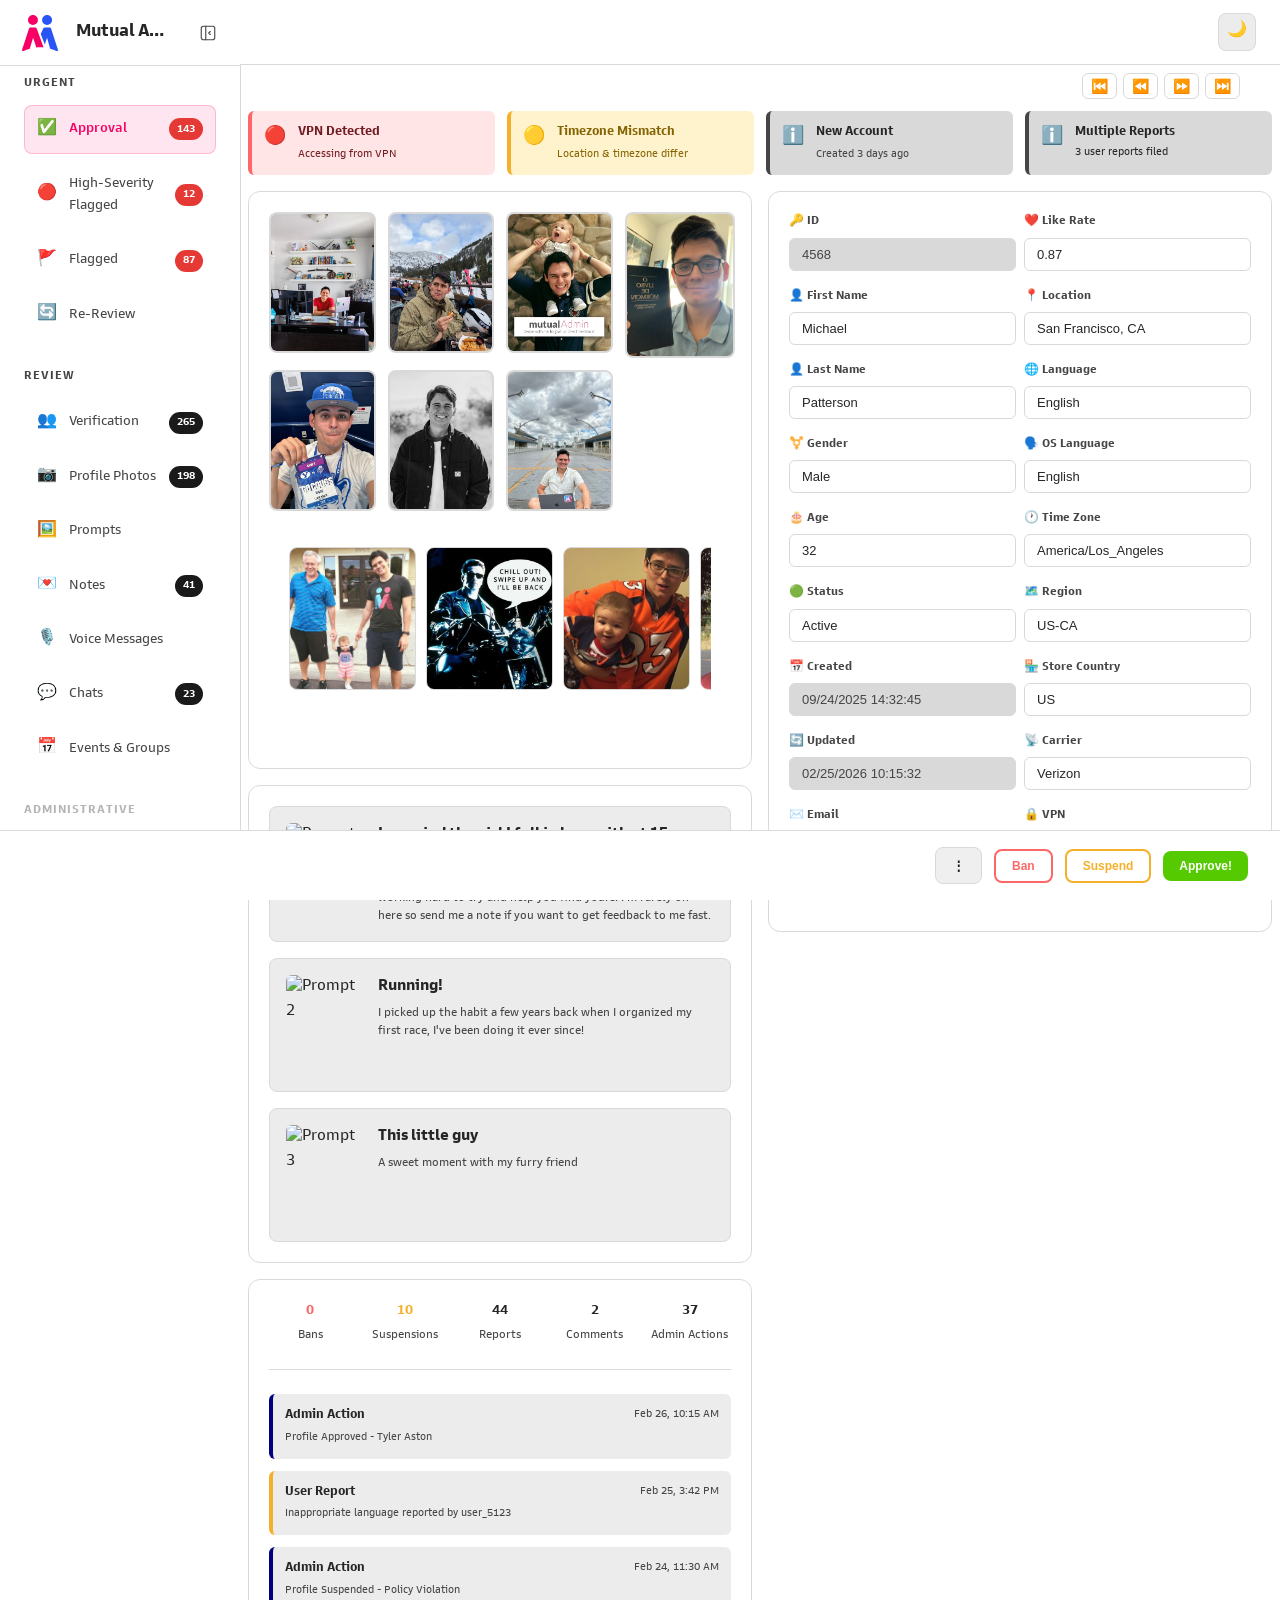
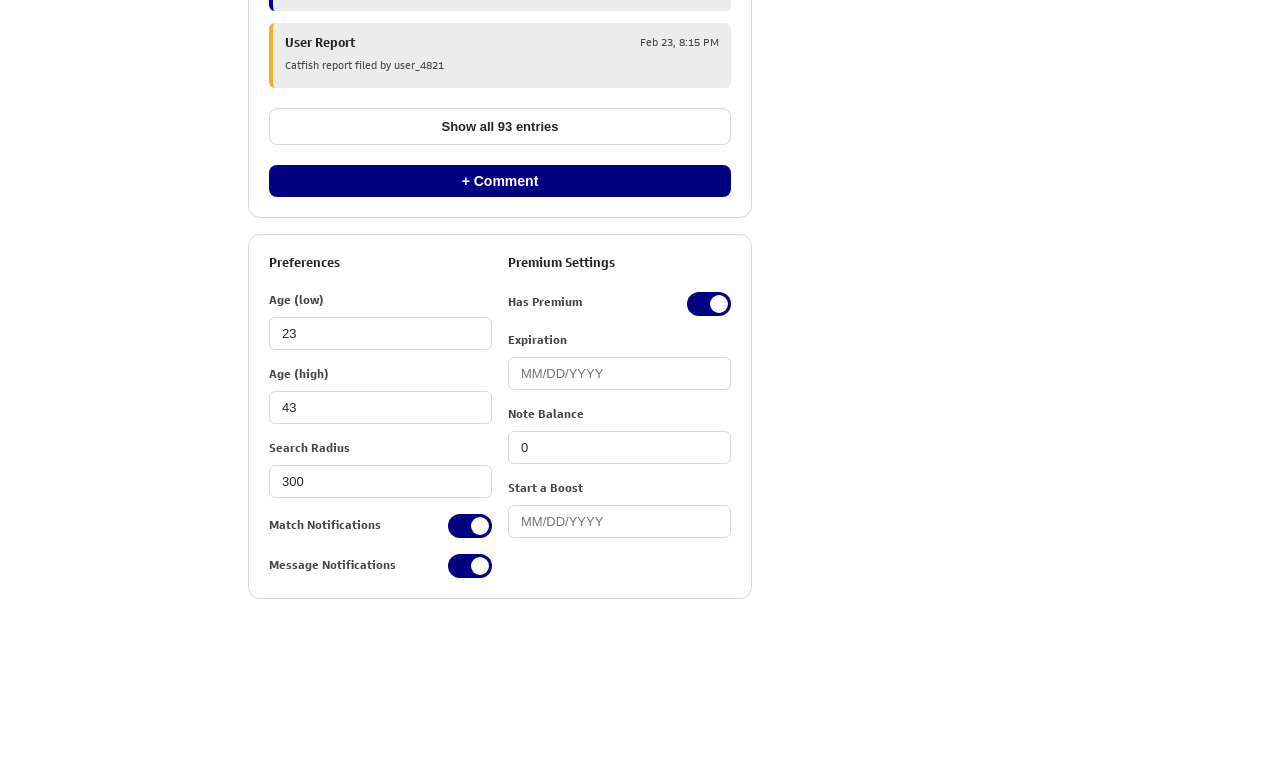
==== admin_portal.html @ e2172040 "Update admin portal" ====
<!DOCTYPE html>
<html lang="en">
<head>
    <meta charset="UTF-8">
    <meta name="viewport" content="width=device-width, initial-scale=1.0">
    <title>Mutual Admin Portal</title>
    <link rel="icon" type="image/svg+xml" href="data:image/svg+xml,%3Csvg xmlns='http://www.w3.org/2000/svg' viewBox='0 0 200 200'%3E%3Cpath d='M103.6 104.959L116.775 76.7975C118.12 73.9311 120.988 72.1 124.139 72.1H147.53C151.043 72.1 154.164 74.3715 155.263 77.7246L189.746 183.171C191.153 187.474 186.433 191.414 182.344 189.506C172.459 184.901 161.835 181.239 150.766 178.249L135.324 124.128L124.055 157.273L103.6 104.959Z' fill='%232955F6'/%3E%3Cpath d='M83.6066 77.2303L118 171.916C111.683 171.322 105.827 171.144 99.3105 171.144C93.3467 171.144 87.5441 171.407 81.7492 171.916L65.2625 123.289L48.9523 178.142C37.7693 181.02 27.3308 184.846 17.4909 189.498C13.446 191.412 8.84846 187.531 10.2607 183.265L45.176 77.4387C46.2276 74.2524 49.1979 72.0999 52.5367 72.0999H76.3304C79.5924 72.0999 82.5014 74.1444 83.6143 77.2226L83.6066 77.2303Z' fill='%23F60063'/%3E%3Cpath d='M160.298 34.757C160.298 21.085 149.162 10 135.436 10C121.71 10 110.574 21.085 110.574 34.757C110.574 48.429 121.702 59.514 135.436 59.514C149.169 59.514 160.298 48.429 160.298 34.757Z' fill='%232955F6'/%3E%3Cpath d='M89.5649 34.757C89.5649 21.085 78.4363 10 64.7028 10C50.9692 10 39.8406 21.085 39.8406 34.757C39.8406 48.429 50.9692 59.514 64.7028 59.514C78.4363 59.514 89.5649 48.429 89.5649 34.757Z' fill='%23F60063'/%3E%3C/svg%3E">
    <style>
        /* ═══════════════════════════════════════════════════════════════════
           Brand Fonts - Goldman Sans (Mutual)
           ═══════════════════════════════════════════════════════════════════ */

        @font-face {
            font-family: 'Goldman Sans';
            src: url('./fonts/GoldmanSans_Th.ttf') format('truetype');
            font-weight: 100;
            font-style: normal;
            font-display: swap;
        }

        @font-face {
            font-family: 'Goldman Sans';
            src: url('./fonts/GoldmanSans_Lt.ttf') format('truetype');
            font-weight: 300;
            font-style: normal;
            font-display: swap;
        }

        @font-face {
            font-family: 'Goldman Sans';
            src: url('./fonts/GoldmanSans_Rg.ttf') format('truetype');
            font-weight: 400;
            font-style: normal;
            font-display: swap;
        }

        @font-face {
            font-family: 'Goldman Sans';
            src: url('./fonts/GoldmanSans_It.ttf') format('truetype');
            font-weight: 400;
            font-style: italic;
            font-display: swap;
        }

        @font-face {
            font-family: 'Goldman Sans';
            src: url('./fonts/GoldmanSans_Md.ttf') format('truetype');
            font-weight: 500;
            font-style: normal;
            font-display: swap;
        }

        @font-face {
            font-family: 'Goldman Sans';
            src: url('./fonts/GoldmanSans_MdIt.ttf') format('truetype');
            font-weight: 500;
            font-style: italic;
            font-display: swap;
        }

        @font-face {
            font-family: 'Goldman Sans';
            src: url('./fonts/GoldmanSans_Bd.ttf') format('truetype');
            font-weight: 700;
            font-style: normal;
            font-display: swap;
        }

        @font-face {
            font-family: 'Goldman Sans';
            src: url('./fonts/GoldmanSans_BdIt.ttf') format('truetype');
            font-weight: 700;
            font-style: italic;
            font-display: swap;
        }

        @font-face {
            font-family: 'Goldman Sans';
            src: url('./fonts/GoldmanSans_Blk.ttf') format('truetype');
            font-weight: 900;
            font-style: normal;
            font-display: swap;
        }

        /* Goldman Sans Condensed */
        @font-face {
            font-family: 'Goldman Sans Condensed';
            src: url('./fonts/GoldmanSansCd_Rg.ttf') format('truetype');
            font-weight: 400;
            font-style: normal;
            font-display: swap;
        }

        @font-face {
            font-family: 'Goldman Sans Condensed';
            src: url('./fonts/GoldmanSansCd_Bd.ttf') format('truetype');
            font-weight: 700;
            font-style: normal;
            font-display: swap;
        }

        /* DM Sans Fonts */
        @font-face {
            font-family: 'DM Sans';
            src: url('./fonts/DMSans_18pt-Thin.ttf') format('truetype');
            font-weight: 100;
            font-style: normal;
            font-display: swap;
        }

        @font-face {
            font-family: 'DM Sans';
            src: url('./fonts/DMSans_18pt-ThinItalic.ttf') format('truetype');
            font-weight: 100;
            font-style: italic;
            font-display: swap;
        }

        @font-face {
            font-family: 'DM Sans';
            src: url('./fonts/DMSans_18pt-ExtraLight.ttf') format('truetype');
            font-weight: 200;
            font-style: normal;
            font-display: swap;
        }

        @font-face {
            font-family: 'DM Sans';
            src: url('./fonts/DMSans_18pt-ExtraLightItalic.ttf') format('truetype');
            font-weight: 200;
            font-style: italic;
            font-display: swap;
        }

        @font-face {
            font-family: 'DM Sans';
            src: url('./fonts/DMSans_18pt-Light.ttf') format('truetype');
            font-weight: 300;
            font-style: normal;
            font-display: swap;
        }

        @font-face {
            font-family: 'DM Sans';
            src: url('./fonts/DMSans_18pt-LightItalic.ttf') format('truetype');
            font-weight: 300;
            font-style: italic;
            font-display: swap;
        }

        @font-face {
            font-family: 'DM Sans';
            src: url('./fonts/DMSans_18pt-Regular.ttf') format('truetype');
            font-weight: 400;
            font-style: normal;
            font-display: swap;
        }

        @font-face {
            font-family: 'DM Sans';
            src: url('./fonts/DMSans_18pt-Italic.ttf') format('truetype');
            font-weight: 400;
            font-style: italic;
            font-display: swap;
        }

        @font-face {
            font-family: 'DM Sans';
            src: url('./fonts/DMSans_18pt-Medium.ttf') format('truetype');
            font-weight: 500;
            font-style: normal;
            font-display: swap;
        }

        @font-face {
            font-family: 'DM Sans';
            src: url('./fonts/DMSans_18pt-MediumItalic.ttf') format('truetype');
            font-weight: 500;
            font-style: italic;
            font-display: swap;
        }

        @font-face {
            font-family: 'DM Sans';
            src: url('./fonts/DMSans_18pt-SemiBold.ttf') format('truetype');
            font-weight: 600;
            font-style: normal;
            font-display: swap;
        }

        @font-face {
            font-family: 'DM Sans';
            src: url('./fonts/DMSans_18pt-SemiBoldItalic.ttf') format('truetype');
            font-weight: 600;
            font-style: italic;
            font-display: swap;
        }

        @font-face {
            font-family: 'DM Sans';
            src: url('./fonts/DMSans_18pt-Bold.ttf') format('truetype');
            font-weight: 700;
            font-style: normal;
            font-display: swap;
        }

        @font-face {
            font-family: 'DM Sans';
            src: url('./fonts/DMSans_18pt-BoldItalic.ttf') format('truetype');
            font-weight: 700;
            font-style: italic;
            font-display: swap;
        }

        @font-face {
            font-family: 'DM Sans';
            src: url('./fonts/DMSans_18pt-ExtraBold.ttf') format('truetype');
            font-weight: 800;
            font-style: normal;
            font-display: swap;
        }

        @font-face {
            font-family: 'DM Sans';
            src: url('./fonts/DMSans_18pt-ExtraBoldItalic.ttf') format('truetype');
            font-weight: 800;
            font-style: italic;
            font-display: swap;
        }

        @font-face {
            font-family: 'DM Sans';
            src: url('./fonts/DMSans_18pt-Black.ttf') format('truetype');
            font-weight: 900;
            font-style: normal;
            font-display: swap;
        }

        @font-face {
            font-family: 'DM Sans';
            src: url('./fonts/DMSans_18pt-BlackItalic.ttf') format('truetype');
            font-weight: 900;
            font-style: italic;
            font-display: swap;
        }

        /* DM Serif Display Fonts */
        @font-face {
            font-family: 'DM Serif Display';
            src: url('./fonts/DMSerifDisplay-Regular.ttf') format('truetype');
            font-weight: 400;
            font-style: normal;
            font-display: swap;
        }

        @font-face {
            font-family: 'DM Serif Display';
            src: url('./fonts/DMSerifDisplay-Italic.ttf') format('truetype');
            font-weight: 400;
            font-style: italic;
            font-display: swap;
        }

        /* Gramatika Fonts */
        @font-face {
            font-family: 'Gramatika';
            src: url('./fonts/Gramatika Black.ttf') format('truetype');
            font-weight: 900;
            font-style: normal;
            font-display: swap;
        }

        /* ═══════════════════════════════════════════════════════════════════
           Reset & Base Styles
           ═══════════════════════════════════════════════════════════════════ */
        
        :root {
            --brand-primary: #000080;
            --brand-secondary: #E9E4EE;
            --brand-accent1: #FEB95F;
            --brand-accent5: #F60063;
            --brand-accent6: #3845E7;
            
            --grey0: #FFFFFF;
            --grey50: #ECECEC;
            --grey100: #D9D9D9;
            --grey200: #BAB7B7;
            --grey400: #959699;
            --grey600: #454545;
            --grey900: #272525;
            --grey1000: #000000;
            
            --text-primary: #272525;
            --text-secondary: #454545;
            --text-tertiary: #767676;
            
            --indicator-error: #FE6767;
            --indicator-success: #56CA00;
            --indicator-alert: #F5B02B;
            
            --surfaces-elevated: #FFFFFF;
            --borders-default: #D9D9D9;
            --border-color: #D9D9D9;
            --hover-bg: rgba(246, 0, 99, 0.08);
        }

        /* Mutual Dark Theme */
        body.dark-mode {
            --brand-primary: #7B8FE0;
            --brand-secondary: #3D3650;
            --brand-accent1: #FFCA7A;
            --brand-accent5: #FF4081;
            --brand-accent6: #6C7AFF;
            
            --grey0: #1A1A1E;
            --grey50: #252529;
            --grey100: #3A3A42;
            --grey200: #6B6B73;
            --grey400: #9E9EA6;
            --grey600: #CCCCD1;
            --grey900: #F2F2F5;
            --grey1000: #FFFFFF;
            
            --text-primary: #F2F2F5;
            --text-secondary: #CCCCD1;
            --text-tertiary: #9E9EA6;
            
            --indicator-error: #FF7A7A;
            --indicator-success: #7ED957;
            --indicator-alert: #FFBE4D;
            
            --surfaces-elevated: #252529;
            --borders-default: #3A3A42;
            --border-color: #3A3A42;
            --hover-bg: rgba(255, 64, 129, 0.1);
        }

        body {
            font-family: 'Goldman Sans', -apple-system, BlinkMacSystemFont, 'Segoe UI', Roboto, 'Helvetica Neue', sans-serif;
            background: var(--grey0);
            color: var(--text-primary);
            line-height: 1.6;
            min-height: 100vh;
        }

        .container {
            display: flex;
            min-height: 100vh;
            gap: 0;
        }

        .container.sidebar-collapsed {
            /* Sidebar width will change via its own width property */
        }

        /* SIDEBAR */
        .sidebar {
            background: var(--grey0);
            border-right: 1px solid var(--border-color);
            padding: 0;
            overflow-y: auto;
            position: fixed;
            left: 0;
            top: 0;
            bottom: 0;
            width: 240px;
            z-index: 50;
            transition: transform 0.3s ease, width 0.3s ease;
            display: flex;
            flex-direction: column;
        }

        .sidebar.collapsed {
            width: 60px;
        }

        .sidebar-header {
            padding: 0 16px;
            border-bottom: 1px solid var(--border-color);
            display: flex;
            align-items: center;
            justify-content: space-between;
            height: 65px;
            min-height: 65px;
        }

        .sidebar.collapsed .sidebar-header {
            padding: 0 12px;
            justify-content: center;
        }

        .sidebar-logo {
            display: flex;
            align-items: center;
            gap: 12px;
            font-weight: 700;
            font-size: 18px;
            letter-spacing: -0.5px;
            min-width: 0;
            max-width: calc(100% - 50px);
        }

        .sidebar-logo span {
            white-space: nowrap;
            overflow: hidden;
            text-overflow: ellipsis;
            min-width: 0;
            display: none;
        }

        @media (min-width: 600px) {
            .sidebar-logo span {
                display: block;
            }
        }

        .sidebar.collapsed .sidebar-logo {
            display: none;
        }

        .logo-icon {
            width: 40px;
            height: 40px;
            background: transparent;
            border-radius: 8px;
            display: flex;
            align-items: center;
            justify-content: center;
            font-weight: 800;
            font-size: 16px;
            color: white;
            flex-shrink: 0;
            padding: 4px;
        }

        .logo-icon svg {
            width: 100%;
            height: 100%;
        }

        .sidebar-toggle {
            width: 32px;
            height: 32px;
            border-radius: 6px;
            background: transparent;
            border: none;
            color: var(--text-secondary);
            cursor: pointer;
            display: flex;
            align-items: center;
            justify-content: center;
            transition: all 0.2s ease;
            padding: 0;
        }

        .sidebar-toggle:hover {
            background: var(--hover-bg);
            color: var(--text-primary);
        }

        .sidebar-toggle svg {
            transition: transform 0.2s ease;
        }

        .sidebar.collapsed .sidebar-toggle svg {
            transform: rotate(180deg);
        }

        .sidebar-content {
            flex: 1;
            overflow-y: auto;
            padding: 0;
        }

        .sidebar.collapsed .sidebar-content {
            padding: 12px 0;
        }



        .nav-section {
            margin-bottom: 20px;
            padding: 8px 16px 0 16px;
        }

        .sidebar.collapsed .nav-section {
            margin-bottom: 0;
            padding: 8px 0 0 0;
        }

        .nav-section-title {
            font-size: 12px;
            font-weight: 600;
            text-transform: uppercase;
            letter-spacing: 1px;
            color: var(--text-secondary);
            margin-bottom: 12px;
            padding: 0 8px;
        }

        .sidebar.collapsed .nav-section-title {
            display: none;
        }

        .nav-item {
            display: flex;
            align-items: center;
            gap: 12px;
            padding: 12px 12px;
            margin-bottom: 6px;
            margin-left: 8px;
            margin-right: 8px;
            border-radius: 8px;
            cursor: pointer;
            transition: all 0.2s ease;
            font-size: 14px;
            color: var(--text-secondary);
            border: 1px solid transparent;
        }

        .sidebar.collapsed .nav-item {
            justify-content: center;
            margin-left: 4px;
            margin-right: 4px;
            padding: 12px 8px;
            gap: 0;
        }

        .nav-item:hover {
            background: var(--hover-bg);
            color: var(--brand-accent5);
        }

        .nav-item.active {
            background: rgba(246, 0, 99, 0.1);
            color: var(--brand-accent5);
            border: 1px solid rgba(246, 0, 99, 0.2);
            font-weight: 500;
        }

        .nav-icon {
            width: 20px;
            height: 20px;
            display: flex;
            align-items: center;
            justify-content: center;
            font-size: 16px;
            flex-shrink: 0;
        }

        .nav-badge {
            background: #E53935;
            color: white;
            font-size: 11px;
            font-weight: 700;
            min-width: 24px;
            height: 22px;
            border-radius: 11px;
            display: flex;
            align-items: center;
            justify-content: center;
            padding: 0 8px;
            line-height: 1;
            box-sizing: border-box;
            margin-left: auto;
            flex-shrink: 0;
        }

        .nav-badge-review {
            background: #1a1a1a;
        }

        .sidebar.collapsed .nav-badge {
            display: none;
        }

        .nav-section-disabled {
            opacity: 0.4;
            pointer-events: none;
        }

        .nav-label {
            flex: 1;
        }

        .sidebar.collapsed .nav-label {
            display: none;
        }

        /* MAIN CONTENT */
        .main {
            margin-left: 240px;
            display: grid;
            grid-template-rows: auto 1fr;
            transition: margin-left 0.3s ease;
            flex: 1;
            min-width: 0;
        }

        .container.sidebar-collapsed .main {
            margin-left: 60px;
        }

        .topbar {
            background: var(--grey0);
            border-bottom: 1px solid var(--border-color);
            padding: 12px 24px;
            display: flex;
            justify-content: space-between;
            align-items: center;
            position: fixed;
            top: 0;
            left: 240px;
            right: 0;
            z-index: 100;
            min-width: 0;
            box-sizing: border-box;
            height: 65px;
            min-height: 65px;
        }

        .container.sidebar-collapsed .topbar {
            left: 60px;
        }

        .topbar-left {
            display: flex;
            align-items: center;
            gap: 24px;
            flex: 1;
        }

        .topbar-icon {
            font-size: 24px;
            width: 32px;
            height: 32px;
            display: flex;
            align-items: center;
            justify-content: center;
            flex-shrink: 0;
        }

        .topbar-title {
            font-size: 24px;
            font-weight: 600;
            letter-spacing: -0.5px;
            margin: 0;
        }

        .container:not(.sidebar-collapsed) .topbar-icon,
        .container:not(.sidebar-collapsed) .topbar-title {
            display: none;
        }

        .topbar-right {
            display: flex;
            align-items: center;
            gap: 16px;
        }

        .nav-controls {
            display: flex;
            gap: 8px;
            align-items: center;
        }

        .nav-controls button {
            background: white;
            border: 1px solid var(--border-color);
            padding: 8px 12px;
            border-radius: 8px;
            cursor: pointer;
            font-size: 16px;
            display: flex;
            align-items: center;
            justify-content: center;
            transition: background 0.2s ease;
        }

        .nav-controls button:hover {
            background: var(--grey50);
        }

        /* Dark mode adjustments */
        body.dark-mode .more-btn {
            background: transparent;
        }

        body.dark-mode .more-btn:hover {
            background: var(--grey100);
        }

        /* Mobile bottom sheet for more menu */
        /* Toggle Switch */
        .toggle-switch { position: relative; display: inline-block; width: 44px; height: 24px; flex-shrink: 0; }
        .toggle-switch input { opacity: 0; width: 0; height: 0; }
        .toggle-slider { position: absolute; cursor: pointer; top: 0; left: 0; right: 0; bottom: 0; background-color: #ccc; transition: .3s; border-radius: 24px; }
        .toggle-slider:before { position: absolute; content: ""; height: 18px; width: 18px; left: 3px; bottom: 3px; background-color: white; transition: .3s; border-radius: 50%; }
        .toggle-switch input:checked + .toggle-slider { background-color: var(--brand-primary); }
        .toggle-switch input:checked + .toggle-slider:before { transform: translateX(20px); }

        .more-menu-backdrop {
            display: none;
            position: fixed;
            top: 0;
            left: 0;
            right: 0;
            bottom: 0;
            background: rgba(0,0,0,0.4);
            z-index: 9999;
        }
        .more-menu-backdrop.active {
            display: block;
        }
        @media (max-width: 599px) {
            .more-menu[style*="display: block"] {
                position: fixed !important;
                bottom: 0 !important;
                left: 0 !important;
                right: 0 !important;
                top: auto !important;
                margin-bottom: 0 !important;
                border-radius: 16px 16px 0 0 !important;
                min-width: 100% !important;
                z-index: 10000 !important;
                box-shadow: 0 -4px 20px rgba(0,0,0,0.15) !important;
            }
            .more-menu button {
                padding: 16px 20px !important;
                font-size: 16px !important;
            }
            .action-buttons-scroll {
                flex: 1;
                justify-content: flex-end;
            }
        }

        .search-box {
            display: flex;
            align-items: center;
            gap: 8px;
            background: var(--grey50);
            border: 1px solid var(--border-color);
            border-radius: 8px;
            padding: 8px 12px;
            width: 280px;
            transition: all 0.2s ease;
        }

        .search-box:focus-within {
            border-color: var(--brand-accent5);
            background: rgba(246, 0, 99, 0.02);
        }

        .search-box input {
            background: transparent;
            border: none;
            color: var(--text-primary);
            width: 100%;
            font-size: 14px;
            outline: none;
        }

        .search-box input::placeholder {
            color: var(--text-secondary);
        }

        .topbar-right {
            display: flex;
            align-items: center;
            gap: 16px;
        }

        .icon-button {
            width: 36px;
            height: 36px;
            border-radius: 8px;
            background: var(--grey50);
            border: 1px solid var(--border-color);
            color: var(--text-secondary);
            cursor: pointer;
            display: flex;
            align-items: center;
            justify-content: center;
            transition: all 0.2s ease;
            font-size: 16px;
        }

        .icon-button:hover {
            background: var(--hover-bg);
            color: var(--brand-accent5);
        }

        /* Carousel Styling */
        #deletedPhotosContainer,
        #deletedPhotosContainer-high-severity,
        #deletedPhotosContainer-flagged,
        #deletedPhotosContainer-re-review {
            scrollbar-width: thin;
            scrollbar-color: var(--grey200) var(--grey50);
        }

        #deletedPhotosContainer::-webkit-scrollbar,
        #deletedPhotosContainer-high-severity::-webkit-scrollbar,
        #deletedPhotosContainer-flagged::-webkit-scrollbar,
        #deletedPhotosContainer-re-review::-webkit-scrollbar {
            height: 6px;
        }

        #deletedPhotosContainer::-webkit-scrollbar-track,
        #deletedPhotosContainer-high-severity::-webkit-scrollbar-track,
        #deletedPhotosContainer-flagged::-webkit-scrollbar-track,
        #deletedPhotosContainer-re-review::-webkit-scrollbar-track {
            background: var(--grey50);
            border-radius: 3px;
        }

        #deletedPhotosContainer::-webkit-scrollbar-thumb,
        #deletedPhotosContainer-high-severity::-webkit-scrollbar-thumb,
        #deletedPhotosContainer-flagged::-webkit-scrollbar-thumb,
        #deletedPhotosContainer-re-review::-webkit-scrollbar-thumb {
            background: var(--grey200);
            border-radius: 3px;
        }

        #deletedPhotosContainer::-webkit-scrollbar-thumb:hover,
        #deletedPhotosContainer-high-severity::-webkit-scrollbar-thumb:hover,
        #deletedPhotosContainer-flagged::-webkit-scrollbar-thumb:hover,
        #deletedPhotosContainer-re-review::-webkit-scrollbar-thumb:hover {
            background: var(--grey400);
        }

        /* CONTENT AREA */
        .content {
            padding: 24px;
            padding-top: 65px;
            padding-bottom: 80px;
            padding-left: 0;
            padding-right: 0;
            overflow: auto;
            background: var(--grey0);
            min-width: 0;
            box-sizing: border-box;
        }

        .page {
            display: none;
        }

        .page.active {
            display: block;
            animation: fadeIn 0.3s ease;
        }

        @keyframes fadeIn {
            from {
                opacity: 0;
                transform: translateY(10px);
            }
            to {
                opacity: 1;
                transform: translateY(0);
            }
        }

        /* DASHBOARD PAGE */
        .dashboard-grid {
            display: grid;
            grid-template-columns: repeat(auto-fit, minmax(200px, 1fr));
            gap: 20px;
            margin-bottom: 32px;
        }

        .stat-card {
            background: var(--grey0);
            border: 1px solid var(--border-color);
            border-radius: 12px;
            padding: 24px;
            transition: all 0.3s ease;
        }

        .stat-card:hover {
            border-color: var(--brand-accent5);
            box-shadow: 0 8px 32px rgba(246, 0, 99, 0.1);
            transform: translateY(-2px);
        }

        .stat-label {
            font-size: 13px;
            font-weight: 600;
            text-transform: uppercase;
            letter-spacing: 0.5px;
            color: var(--text-secondary);
            margin-bottom: 8px;
        }

        .stat-value {
            font-size: 32px;
            font-weight: 700;
            margin-bottom: 12px;
            background: linear-gradient(135deg, var(--brand-accent5) 0%, var(--brand-primary) 100%);
            -webkit-background-clip: text;
            -webkit-text-fill-color: transparent;
            background-clip: text;
        }

        .stat-change {
            font-size: 12px;
            color: var(--accent-green);
        }

        /* MESSAGE MODERATION */
        .moderation-container {
            display: grid;
            grid-template-columns: 1fr 1.2fr;
            gap: 16px;
            min-height: calc(100vh - 200px);
        }

        /* PHOTO REVIEW SECTIONS - RESPONSIVE 2/3 COLUMN LAYOUT */
        #photo-review-sections {
            display: grid !important;
            grid-template-columns: 1fr !important;
            gap: 16px !important;
            width: 100% !important;
            min-width: 0 !important;
            align-items: start !important;
            margin-bottom: 16px !important;
        }

        @media (min-width: 1000px) {
            #photo-review-sections {
                grid-template-columns: 1fr 1fr !important;
            }
        }

        @media (min-width: 1400px) {
            #photo-review-sections {
                grid-template-columns: 1fr 1fr 1fr !important;
                grid-auto-rows: auto !important;
            }

            #photo-review-sections > div:nth-child(1) {
                grid-column: auto !important;
                grid-row: auto !important;
            }

            #photo-review-sections > div:nth-child(2) {
                grid-column: auto !important;
                grid-row: auto !important;
            }

            #photo-review-sections > div:nth-child(3) {
                grid-column: auto !important;
                grid-row: auto !important;
            }
        }

        /* Responsive Photo Info Popovers - Prevent overflow on small screens */
        @media (max-width: 600px) {
            .photo-info {
                min-width: 120px !important;
                max-width: calc(100vw - 40px) !important;
            }
        }

        /* Photo Grid - Always 4 columns at all screen sizes */
        .photo-grid {
            grid-template-columns: repeat(4, 1fr) !important;
        }

        /* Photos page - photo review grid */
        .page#photos .photo-grid {
            grid-template-columns: repeat(5, 1fr) !important;
        }

        /* Notes page - 3 column responsive layout */
        #note-review-sections {
            display: grid !important;
            grid-template-columns: repeat(auto-fill, minmax(280px, 327px)) !important;
            gap: 16px !important;
            width: 100% !important;
            min-width: 0 !important;
            align-items: start !important;
            margin-bottom: 16px !important;
        }

        #note-review-sections > div {
            max-width: 327px !important;
        }

        /* Voice Messages page - auto-fill column layout */
        #voice-review-sections {
            display: grid !important;
            grid-template-columns: repeat(auto-fill, minmax(280px, 327px)) !important;
            gap: 16px !important;
            width: 100% !important;
            min-width: 0 !important;
            align-items: start !important;
            margin-bottom: 16px !important;
        }

        #voice-review-sections > div {
            max-width: 327px !important;
        }

        /* Events & Groups page - auto-fill column layout */
        #event-review-sections {
            display: grid !important;
            grid-template-columns: repeat(auto-fill, minmax(280px, 327px)) !important;
            gap: 16px !important;
            width: 100% !important;
            min-width: 0 !important;
            align-items: start !important;
            margin-bottom: 16px !important;
        }

        #event-review-sections > div {
            max-width: 327px !important;
        }

        /* Prompts page - 3 column responsive layout */
        #prompt-review-sections {
            display: grid !important;
            grid-template-columns: 1fr !important;
            gap: 16px !important;
            width: 100% !important;
            min-width: 0 !important;
            align-items: start !important;
            margin-bottom: 16px !important;
        }

        @media (min-width: 1000px) {
            #prompt-review-sections {
                grid-template-columns: 1fr 1fr !important;
            }
        }

        @media (min-width: 1400px) {
            #prompt-review-sections {
                grid-template-columns: 1fr 1fr 1fr !important;
            }
        }

        .message-list {
            background: var(--grey0);
            border: 1px solid var(--border-color);
            border-radius: 12px;
            display: flex;
            flex-direction: column;
            overflow: hidden;
        }

        .message-list-header {
            padding: 16px;
            border-bottom: 1px solid var(--border-color);
            font-weight: 600;
            font-size: 14px;
        }

        .message-items {
            overflow-y: auto;
            flex: 1;
        }

        .message-item {
            padding: 16px;
            border-bottom: 1px solid var(--border-color);
            cursor: pointer;
            transition: all 0.2s ease;
            display: flex;
            gap: 12px;
            align-items: flex-start;
        }

        .message-item:hover {
            background: var(--hover-bg);
        }

        .message-item.selected {
            background: rgba(246, 0, 99, 0.08);
            border-left: 3px solid var(--brand-accent5);
        }

        .message-avatar {
            width: 40px;
            height: 40px;
            border-radius: 50%;
            overflow: hidden;
            flex-shrink: 0;
        }

        .message-item-content {
            flex: 1;
            min-width: 0;
        }

        .message-item-header {
            display: flex;
            justify-content: space-between;
            align-items: flex-start;
            margin-bottom: 6px;
        }

        .message-item-name {
            font-weight: 500;
            font-size: 14px;
            color: var(--text-primary);
        }

        .message-item-time {
            font-size: 12px;
            color: var(--text-secondary);
        }

        .message-item-preview {
            font-size: 13px;
            color: var(--text-secondary);
            white-space: nowrap;
            overflow: hidden;
            text-overflow: ellipsis;
            margin-bottom: 6px;
        }

        .message-item-flag {
            display: inline-block;
            font-size: 11px;
            font-weight: 600;
            padding: 4px 8px;
            border-radius: 4px;
            background: rgba(254, 103, 103, 0.15);
            color: var(--indicator-error);
        }

        /* MESSAGE DETAIL */
        .message-detail {
            background: var(--grey0);
            border: 1px solid var(--border-color);
            border-radius: 12px;
            display: flex;
            flex-direction: column;
            overflow: hidden;
        }

        .message-detail-header {
            padding: 20px;
            border-bottom: 1px solid var(--border-color);
            display: flex;
            justify-content: space-between;
            align-items: center;
        }

        .message-detail-title {
            font-weight: 600;
            font-size: 14px;
            color: var(--text-secondary);
        }

        .message-detail-content {
            padding: 20px;
            flex: 1;
            overflow-y: auto;
        }

        .conversation-thread {
            display: flex;
            flex-direction: column;
            gap: 16px;
            margin-bottom: 20px;
        }

        .message-bubble {
            display: flex;
            gap: 8px;
            margin-bottom: 8px;
        }

        .message-bubble.sender {
            justify-content: flex-end;
        }

        .message-bubble-avatar {
            width: 32px;
            height: 32px;
            border-radius: 50%;
            background: var(--primary-dark);
            border: 2px solid var(--border-color);
            display: flex;
            align-items: center;
            justify-content: center;
            font-weight: 600;
            font-size: 12px;
            flex-shrink: 0;
        }

        .message-bubble-content {
            max-width: 60%;
        }

        .message-bubble.receiver .message-bubble-content {
            background: var(--grey50);
            border: 1px solid var(--border-color);
            padding: 12px 14px;
            border-radius: 10px;
            font-size: 13px;
            line-height: 1.5;
        }

        .message-bubble.sender .message-bubble-content {
            background: rgba(246, 0, 99, 0.08);
            border: 1px solid rgba(246, 0, 99, 0.2);
            padding: 12px 14px;
            border-radius: 10px;
            font-size: 13px;
            line-height: 1.5;
        }

        .message-time {
            font-size: 11px;
            color: var(--text-secondary);
            margin-top: 4px;
            padding: 0 8px;
        }

        .flagged-message-highlight {
            background: rgba(254, 103, 103, 0.1);
            border-left: 3px solid var(--indicator-error);
            padding: 12px 14px;
            margin: 12px 0;
            border-radius: 4px;
        }

        .flagged-label {
            display: inline-block;
            font-size: 11px;
            font-weight: 700;
            padding: 4px 8px;
            background: var(--indicator-error);
            color: white;
            border-radius: 4px;
            margin-bottom: 4px;
        }

        .flag-reason-box {
            background: var(--grey50);
            border: 1px solid var(--border-color);
            border-radius: 8px;
            padding: 12px;
            margin-top: 12px;
            margin-bottom: 12px;
        }

        .flag-reason-label {
            font-size: 11px;
            font-weight: 600;
            text-transform: uppercase;
            color: var(--text-secondary);
            margin-bottom: 4px;
        }

        .flag-reason-value {
            font-size: 13px;
            color: var(--text-primary);
            font-weight: 500;
        }

        .user-profiles {
            display: grid;
            grid-template-columns: 1fr 1fr;
            gap: 12px;
            padding-bottom: 20px;
            border-bottom: 1px solid var(--border-color);
        }

        .user-profile-small {
            background: var(--grey50);
            border: 1px solid var(--border-color);
            border-radius: 8px;
            padding: 12px;
            display: flex;
            gap: 10px;
            align-items: center;
        }

        .user-profile-avatar {
            width: 36px;
            height: 36px;
            border-radius: 50%;
            overflow: hidden;
            flex-shrink: 0;
        }

        .user-profile-info {
            min-width: 0;
            flex: 1;
        }

        .user-profile-name {
            font-size: 12px;
            font-weight: 600;
            color: var(--text-primary);
        }

        .user-profile-status {
            font-size: 11px;
            color: var(--text-secondary);
            margin-top: 2px;
        }

        /* ACTIONS PANEL */
        .message-detail-actions {
            padding: 20px;
            border-top: 1px solid var(--border-color);
            display: flex;
            gap: 8px;
            flex-wrap: wrap;
        }

        .action-button {
            padding: 10px 16px;
            border-radius: 6px;
            border: none;
            font-size: 13px;
            font-weight: 600;
            cursor: pointer;
            transition: all 0.2s ease;
            display: flex;
            align-items: center;
            gap: 6px;
        }

        .action-button.primary {
            background: linear-gradient(135deg, var(--brand-accent5) 0%, var(--brand-primary) 100%);
            color: white;
        }

        .action-button.primary:hover {
            transform: translateY(-1px);
            box-shadow: 0 6px 20px rgba(246, 0, 99, 0.3);
        }

        .action-button.secondary {
            background: var(--grey50);
            border: 1px solid var(--border-color);
            color: var(--text-primary);
        }

        .action-button.secondary:hover {
            background: var(--hover-bg);
            border-color: var(--brand-accent5);
        }

        .action-button.danger {
            background: rgba(254, 103, 103, 0.15);
            border: 1px solid var(--indicator-error);
            color: var(--indicator-error);
        }

        .action-button.danger:hover {
            background: rgba(254, 103, 103, 0.25);
        }

        .theme-toggle {
            width: 36px;
            height: 36px;
            border-radius: 8px;
            background: var(--grey50);
            border: 1px solid var(--border-color);
            color: var(--text-secondary);
            cursor: pointer;
            display: flex;
            align-items: center;
            justify-content: center;
            transition: all 0.2s ease;
            font-size: 16px;
        }

        .theme-toggle:hover {
            background: var(--hover-bg);
            color: var(--brand-accent5);
        }

        @media (max-width: 599px) {
            .theme-toggle {
                display: none;
            }
        }

        /* RESPONSIVE */
        @media (max-width: 1024px) {
            .moderation-container {
                grid-template-columns: 1fr;
            }

            .message-detail {
                max-height: 600px;
            }

            #approval-sections {
                grid-template-columns: 1fr;
            }
        }

        @media (max-width: 900px) {
            #photo-review-sections {
                grid-template-columns: 1fr !important;
            }
        }

        @media (max-width: 768px) {
            .container {
                grid-template-columns: 240px 1fr;
            }

            .container.sidebar-collapsed {
                grid-template-columns: 60px 1fr;
            }

            .topbar-left {
                gap: 12px;
                width: 100%;
            }

            .search-box {
                display: none;
            }

            .topbar-title {
                font-size: 16px;
            }

            .moderation-container {
                grid-template-columns: 1fr;
            }

            #approval-sections {
                grid-template-columns: 1fr !important;
            }

            .message-detail {
                display: none;
            }

            .message-detail.mobile-show {
                display: flex;
                position: fixed;
                top: 56px;
                left: 0;
                right: 0;
                bottom: 0;
                z-index: 150;
                border-radius: 0;
                border: none;
            }

            .message-item-preview {
                font-size: 12px;
            }

            .dashboard-grid {
                grid-template-columns: 1fr;
            }

            .user-profiles {
                grid-template-columns: 1fr;
            }
        }

        @media (max-width: 480px) {
            .topbar-left {
                flex: 1;
                width: 100%;
            }
        }

        /* SCROLLBAR */
        ::-webkit-scrollbar {
            width: 6px;
            height: 6px;
        }

        ::-webkit-scrollbar-track {
            background: transparent;
        }

        ::-webkit-scrollbar-thumb {
            background: var(--border-color);
            border-radius: 3px;
        }

        ::-webkit-scrollbar-thumb:hover {
            background: rgba(79, 158, 255, 0.3);
        }
    </style>
</head>
<body>
    <div class="more-menu-backdrop" id="moreMenuBackdrop"></div>
    <div class="container">
        <!-- SIDEBAR -->
        <div class="sidebar" id="sidebar">
            <div class="sidebar-header">
                <div class="sidebar-logo">
                    <div class="logo-icon">
                        <svg width="200" height="200" viewBox="0 0 200 200" fill="none" xmlns="http://www.w3.org/2000/svg">
                            <path d="M103.6 104.959L116.775 76.7975C118.12 73.9311 120.988 72.1 124.139 72.1H147.53C151.043 72.1 154.164 74.3715 155.263 77.7246L189.746 183.171C191.153 187.474 186.433 191.414 182.344 189.506C172.459 184.901 161.835 181.239 150.766 178.249L135.324 124.128L124.055 157.273L103.6 104.959Z" fill="#2955F6"/>
                            <path d="M83.6066 77.2303L118 171.916C111.683 171.322 105.827 171.144 99.3105 171.144C93.3467 171.144 87.5441 171.407 81.7492 171.916L65.2625 123.289L48.9523 178.142C37.7693 181.02 27.3308 184.846 17.4909 189.498C13.446 191.412 8.84846 187.531 10.2607 183.265L45.176 77.4387C46.2276 74.2524 49.1979 72.0999 52.5367 72.0999H76.3304C79.5924 72.0999 82.5014 74.1444 83.6143 77.2226L83.6066 77.2303Z" fill="#F60063"/>
                            <path d="M160.298 34.757C160.298 21.085 149.162 10 135.436 10C121.71 10 110.574 21.085 110.574 34.757C110.574 48.429 121.702 59.514 135.436 59.514C149.169 59.514 160.298 48.429 160.298 34.757Z" fill="#2955F6"/>
                            <path d="M89.5649 34.757C89.5649 21.085 78.4363 10 64.7028 10C50.9692 10 39.8406 21.085 39.8406 34.757C39.8406 48.429 50.9692 59.514 64.7028 59.514C78.4363 59.514 89.5649 48.429 89.5649 34.757Z" fill="#F60063"/>
                        </svg>
                    </div>
                    <span>Mutual Admin</span>
                </div>
                <button class="sidebar-toggle" id="sidebarToggle" onclick="toggleSidebar()"><svg width="18" height="18" viewBox="0 0 24 24" fill="none" stroke="currentColor" stroke-width="1.5" stroke-linecap="round" stroke-linejoin="round"><rect x="3" y="3" width="18" height="18" rx="3"/><line x1="9" y1="3" x2="9" y2="21"/><polyline points="15 10 13 12 15 14"/></svg></button>
            </div>

            <div class="sidebar-content">
                <div class="nav-section">
                    <div class="nav-section-title">Urgent</div>
                    <div class="nav-item active" data-page="approval">
                        <div class="nav-icon">✅</div>
                        <span class="nav-label">Approval</span>
                        <span class="nav-badge">143</span>
                    </div>
                    <div class="nav-item" data-page="high-severity">
                        <div class="nav-icon">🔴</div>
                        <span class="nav-label">High-Severity Flagged</span>
                        <span class="nav-badge">12</span>
                    </div>
                    <div class="nav-item" data-page="flagged">
                        <div class="nav-icon">🚩</div>
                        <span class="nav-label">Flagged</span>
                        <span class="nav-badge">87</span>
                    </div>
                    <div class="nav-item" data-page="re-review">
                        <div class="nav-icon">🔄</div>
                        <span class="nav-label">Re-Review</span>
                    </div>
                </div>

                <div class="nav-section">
                    <div class="nav-section-title">Review</div>
                    <div class="nav-item" data-page="verification">
                        <div class="nav-icon">👥</div>
                        <span class="nav-label">Verification</span>
                        <span class="nav-badge nav-badge-review">265</span>
                    </div>
                    <div class="nav-item" data-page="photos">
                        <div class="nav-icon">📷</div>
                        <span class="nav-label">Profile Photos</span>
                        <span class="nav-badge nav-badge-review">198</span>
                    </div>
                    <div class="nav-item" data-page="prompts">
                        <div class="nav-icon">🖼️</div>
                        <span class="nav-label">Prompts</span>
                    </div>
                    <div class="nav-item" data-page="notes">
                        <div class="nav-icon">💌</div>
                        <span class="nav-label">Notes</span>
                        <span class="nav-badge nav-badge-review">41</span>
                    </div>
                    <div class="nav-item" data-page="voice-messages">
                        <div class="nav-icon">🎙️</div>
                        <span class="nav-label">Voice Messages</span>
                    </div>
                    <div class="nav-item" data-page="messages">
                        <div class="nav-icon">💬</div>
                        <span class="nav-label">Chats</span>
                        <span class="nav-badge nav-badge-review">23</span>
                    </div>
                    <div class="nav-item" data-page="events">
                        <div class="nav-icon">📅</div>
                        <span class="nav-label">Events & Groups</span>
                    </div>
                </div>

                <div class="nav-section nav-section-disabled">
                    <div class="nav-section-title">Administrative</div>
                    <div class="nav-item" data-page="user-search">
                        <div class="nav-icon">🔍</div>
                        <span class="nav-label">User Search</span>
                    </div>
                    <div class="nav-item" data-page="advertisements">
                        <div class="nav-icon">📢</div>
                        <span class="nav-label">Advertisements</span>
                    </div>
                    <div class="nav-item" data-page="message-retrieval">
                        <div class="nav-icon">📨</div>
                        <span class="nav-label">Message Retrieval</span>
                    </div>
                    <div class="nav-item" data-page="account-migration">
                        <div class="nav-icon">🔀</div>
                        <span class="nav-label">Account Migration</span>
                    </div>
                    <div class="nav-item" data-page="blocklist">
                        <div class="nav-icon">⛔</div>
                        <span class="nav-label">Blocklist</span>
                    </div>
                    <div class="nav-item" data-page="logout" onclick="handleLogout(event)">
                        <div class="nav-icon">🚪</div>
                        <span class="nav-label">Log Out</span>
                    </div>
                </div>
            </div>
        </div>

        <!-- MAIN CONTENT -->
        <div class="main">
            <!-- TOPBAR -->
            <div class="topbar">
                <div class="topbar-left">
                    <div class="topbar-icon" id="pageIcon">✅</div>
                    <div class="topbar-title" id="pageTitle">Approval</div>
                </div>
                <div class="topbar-right">
                    <div class="theme-toggle" id="themeToggle" onclick="toggleTheme()">🌙</div>
                </div>
            </div>

            <!-- CONTENT -->
            <div class="content">
                <!-- DASHBOARD PAGE -->
                <!-- PLACEHOLDER PAGES -->
                <div class="page active" id="approval">
                    <!-- Navigation Controls -->
                    <div style="display: flex; justify-content: flex-end; gap: 6px; margin-bottom: 12px; padding: 0 32px;">
                        <button onclick="goToBeginning()" title="Go to beginning" style="background: var(--grey0); border: 1px solid var(--border-color); padding: 4px 8px; border-radius: 6px; cursor: pointer; font-size: 14px; display: flex; align-items: center; justify-content: center; transition: background 0.2s ease;">⏮️</button>
                        <button onclick="previousProfile()" title="Previous profile" style="background: var(--grey0); border: 1px solid var(--border-color); padding: 4px 8px; border-radius: 6px; cursor: pointer; font-size: 14px; display: flex; align-items: center; justify-content: center; transition: background 0.2s ease;">⏪</button>
                        <button onclick="nextProfile()" title="Next profile" style="background: var(--grey0); border: 1px solid var(--border-color); padding: 4px 8px; border-radius: 6px; cursor: pointer; font-size: 14px; display: flex; align-items: center; justify-content: center; transition: background 0.2s ease;">⏩</button>
                        <button onclick="goToEnd()" title="Go to end" style="background: var(--grey0); border: 1px solid var(--border-color); padding: 4px 8px; border-radius: 6px; cursor: pointer; font-size: 14px; display: flex; align-items: center; justify-content: center; transition: background 0.2s ease;">⏭️</button>
                    </div>

                    <div style="margin: 0 auto; padding-bottom: 80px; width: 100%; min-width: 0;">
                        <!-- MANUAL REVIEW SECTION - Full Width -->
                        <div style="display: flex; flex-wrap: wrap; gap: 12px; margin-bottom: 16px;">
                            <div style="flex: 1 1 200px; background: #FFE5E5; border-left: 4px solid #FE6767; padding: 12px; border-radius: 6px; display: flex; gap: 12px;">
                                <span style="font-size: 18px; flex-shrink: 0;">🔴</span>
                                <div style="min-width: 0;">
                                    <div style="font-weight: 600; color: #721C24; font-size: 13px;">VPN Detected</div>
                                    <div style="font-size: 11px; color: #721C24; margin-top: 2px;">Accessing from VPN</div>
                                </div>
                            </div>
                            <div style="flex: 1 1 200px; background: #FFF3CD; border-left: 4px solid #F5B02B; padding: 12px; border-radius: 6px; display: flex; gap: 12px;">
                                <span style="font-size: 18px; flex-shrink: 0;">🟡</span>
                                <div style="min-width: 0;">
                                    <div style="font-weight: 600; color: #856404; font-size: 13px;">Timezone Mismatch</div>
                                    <div style="font-size: 11px; color: #856404; margin-top: 2px;">Location & timezone differ</div>
                                </div>
                            </div>
                            <div style="flex: 1 1 200px; background: var(--grey100); border-left: 4px solid var(--grey600); padding: 12px; border-radius: 6px; display: flex; gap: 12px;">
                                <span style="font-size: 18px; flex-shrink: 0;">ℹ️</span>
                                <div style="min-width: 0;">
                                    <div style="font-weight: 600; color: var(--text-primary); font-size: 13px;">New Account</div>
                                    <div style="font-size: 11px; color: var(--text-secondary); margin-top: 2px;">Created 3 days ago</div>
                                </div>
                            </div>
                            <div style="flex: 1 1 200px; background: var(--grey100); border-left: 4px solid var(--grey600); padding: 12px; border-radius: 6px; display: flex; gap: 12px;">
                                <span style="font-size: 18px; flex-shrink: 0;">ℹ️</span>
                                <div style="min-width: 0;">
                                    <div style="font-weight: 600; color: var(--text-primary); font-size: 13px;">Multiple Reports</div>
                                    <div style="font-size: 11px; color: var(--text-secondary; margin-top: 2px;">3 user reports filed</div>
                                </div>
                            </div>
                        </div>

                        <!-- Photo/Prompts and Account History - Responsive Layout -->
                        <div id="photo-review-sections">
                            <!-- LEFT COLUMN: Photos -->
                            <div style="display: flex; flex-direction: column; gap: 16px; min-width: 0;">
                                <!-- PHOTO SECTION -->
                                <div style="background: var(--grey0); border: 1px solid var(--border-color); border-radius: 12px; padding: 20px; min-width: 0;">
                                <!-- Photos Container: 6 photos + Onboarding -->
                                <div class="photo-grid" style="display: grid; grid-template-columns: repeat(4, 1fr); gap: 12px; margin-bottom: 16px; grid-auto-rows: auto; align-items: start; height: auto; min-width: 0;">
                                    <!-- 6 Profile Photos Grid -->
                                    <div style="position: relative;" onclick="togglePhotoInfo(this, 1)" style="cursor: pointer;">
                                        <div style="background: var(--grey100); aspect-ratio: 3/4; border-radius: 8px; overflow: hidden; border: 2px solid transparent; transition: all 0.2s ease; display: flex; align-items: center; justify-content: center; color: var(--text-secondary); font-size: 12px; font-weight: 600;">
                                            <img src="./photos/profile_photo_1.jpg" style="width: 100%; height: 100%; object-fit: cover;" alt="Photo 1">
                                        </div>
                                        <div class="photo-info" style="display: none; font-size: 10px; color: var(--text-secondary); line-height: 1.6; position: absolute; background: var(--grey0); border: 1px solid var(--border-color); border-radius: 6px; padding: 8px; z-index: 10; min-width: 150px; margin-top: 0; top: 100%; left: 0;">
                                            <div><strong>ID:</strong> IMG_4569</div>
                                            <div><strong>Created:</strong> 09/24/2025 14:32:45</div>
                                            <div><strong>Order:</strong> 1</div>
                                            <div><strong>Quality:</strong> 0.87</div>
                                            <button onclick="deletePhoto(1)" style="width: 100%; background: white; border: 1px solid var(--border-color); color: #FE6767; padding: 4px 8px; border-radius: 4px; font-weight: 600; cursor: pointer; font-size: 10px; margin-top: 6px;">Delete</button>
                                        </div>
                                    </div>
                                    <div style="position: relative;" onclick="togglePhotoInfo(this, 2)" style="cursor: pointer;">
                                        <div style="background: var(--grey100); aspect-ratio: 3/4; border-radius: 8px; overflow: hidden; border: 2px solid transparent; transition: all 0.2s ease; display: flex; align-items: center; justify-content: center; color: var(--text-secondary); font-size: 12px; font-weight: 600;">
                                            <img src="./photos/profile_photo_2.jpg" style="width: 100%; height: 100%; object-fit: cover;" alt="Photo 2">
                                        </div>
                                        <div class="photo-info" style="display: none; font-size: 10px; color: var(--text-secondary); line-height: 1.6; position: absolute; background: var(--grey0); border: 1px solid var(--border-color); border-radius: 6px; padding: 8px; z-index: 10; min-width: 150px; margin-top: 0; top: 100%; left: 0;">
                                            <div><strong>ID:</strong> IMG_4570</div>
                                            <div><strong>Created:</strong> 09/24/2025 14:32:45</div>
                                            <div><strong>Order:</strong> 2</div>
                                            <div><strong>Quality:</strong> 0.92</div>
                                            <button onclick="deletePhoto(2)" style="width: 100%; background: white; border: 1px solid var(--border-color); color: #FE6767; padding: 4px 8px; border-radius: 4px; font-weight: 600; cursor: pointer; font-size: 10px; margin-top: 6px;">Delete</button>
                                        </div>
                                    </div>
                                    <div style="position: relative;" onclick="togglePhotoInfo(this, 3)" style="cursor: pointer;">
                                        <div style="background: var(--grey100); aspect-ratio: 3/4; border-radius: 8px; overflow: hidden; border: 2px solid transparent; transition: all 0.2s ease; display: flex; align-items: center; justify-content: center; color: var(--text-secondary); font-size: 12px; font-weight: 600;">
                                            <img src="./photos/profile_photo_3.jpg" style="width: 100%; height: 100%; object-fit: cover;" alt="Photo 3">
                                        </div>
                                        <div class="photo-info" style="display: none; font-size: 10px; color: var(--text-secondary); line-height: 1.6; position: absolute; background: var(--grey0); border: 1px solid var(--border-color); border-radius: 6px; padding: 8px; z-index: 10; min-width: 150px; margin-top: 0; top: 100%; left: 0;">
                                            <div><strong>ID:</strong> IMG_4571</div>
                                            <div><strong>Created:</strong> 09/24/2025 14:32:45</div>
                                            <div><strong>Order:</strong> 3</div>
                                            <div><strong>Quality:</strong> 0.79</div>
                                            <button onclick="deletePhoto(3)" style="width: 100%; background: white; border: 1px solid var(--border-color); color: #FE6767; padding: 4px 8px; border-radius: 4px; font-weight: 600; cursor: pointer; font-size: 10px; margin-top: 6px;">Delete</button>
                                        </div>
                                    </div>
                                    
                                    <!-- Onboarding Photo (right side, 250px max height) -->
                                    <div onclick="toggleOnboardingPhotoInfo()" style="cursor: pointer; position: relative;">
                                        <div style="background: var(--grey100); aspect-ratio: 3/4; border-radius: 8px; overflow: hidden; border: 2px solid transparent; transition: all 0.2s ease; display: flex; align-items: center; justify-content: center; color: var(--text-secondary); font-size: 12px; font-weight: 600; width: 100%; height: 100%;">
                                            <img src="./photos/onboarding_photo.jpg" style="width: 100%; height: 100%; object-fit: cover;" alt="Onboarding Photo">
                                        </div>
                                        <div id="onboardingPhotoInfo" style="display: none; font-size: 10px; color: var(--text-secondary); line-height: 1.6; position: absolute; background: var(--grey0); border: 1px solid var(--border-color); border-radius: 6px; padding: 8px; z-index: 10; min-width: 150px; margin-top: 0; top: 100%; left: 0;">
                                            <div><strong>ID:</strong> IMG_4568</div>
                                            <div><strong>Created:</strong> 09/24/2025 14:32:45</div>
                                            <div><strong>Order:</strong> Onboarding</div>
                                            <div><strong>Quality:</strong> 0.94</div>
                                            <button onclick="rejectVerification()" style="width: 100%; background: white; border: 2px solid #FE6767; color: #FE6767; padding: 6px 8px; border-radius: 4px; font-weight: 700; cursor: pointer; font-size: 10px; margin-top: 6px;">Reject Verification</button>
                                        </div>
                                    </div>

                                    <div style="position: relative;" onclick="togglePhotoInfo(this, 4)" style="cursor: pointer;">
                                        <div style="background: var(--grey100); aspect-ratio: 3/4; border-radius: 8px; overflow: hidden; border: 2px solid transparent; transition: all 0.2s ease; display: flex; align-items: center; justify-content: center; color: var(--text-secondary); font-size: 12px; font-weight: 600;">
                                            <img src="./photos/profile_photo_4.jpg" style="width: 100%; height: 100%; object-fit: cover;" alt="Photo 4">
                                        </div>
                                        <div class="photo-info" style="display: none; font-size: 10px; color: var(--text-secondary); line-height: 1.6; position: absolute; background: var(--grey0); border: 1px solid var(--border-color); border-radius: 6px; padding: 8px; z-index: 10; min-width: 150px; margin-top: 0; top: 100%; left: 0;">
                                            <div><strong>ID:</strong> IMG_4572</div>
                                            <div><strong>Created:</strong> 09/24/2025 14:32:45</div>
                                            <div><strong>Order:</strong> 4</div>
                                            <div><strong>Quality:</strong> 0.85</div>
                                            <button onclick="deletePhoto(4)" style="width: 100%; background: white; border: 1px solid var(--border-color); color: #FE6767; padding: 4px 8px; border-radius: 4px; font-weight: 600; cursor: pointer; font-size: 10px; margin-top: 6px;">Delete</button>
                                        </div>
                                    </div>
                                    <div style="position: relative;" onclick="togglePhotoInfo(this, 5)" style="cursor: pointer;">
                                        <div style="background: var(--grey100); aspect-ratio: 3/4; border-radius: 8px; overflow: hidden; border: 2px solid transparent; transition: all 0.2s ease; display: flex; align-items: center; justify-content: center; color: var(--text-secondary); font-size: 12px; font-weight: 600;">
                                            <img src="./photos/profile_photo_5.jpg" style="width: 100%; height: 100%; object-fit: cover;" alt="Photo 5">
                                        </div>
                                        <div class="photo-info" style="display: none; font-size: 10px; color: var(--text-secondary); line-height: 1.6; position: absolute; background: var(--grey0); border: 1px solid var(--border-color); border-radius: 6px; padding: 8px; z-index: 10; min-width: 150px; margin-top: 0; top: 100%; left: 0;">
                                            <div><strong>ID:</strong> IMG_4573</div>
                                            <div><strong>Created:</strong> 09/24/2025 14:32:45</div>
                                            <div><strong>Order:</strong> 5</div>
                                            <div><strong>Quality:</strong> 0.88</div>
                                            <button onclick="deletePhoto(5)" style="width: 100%; background: white; border: 1px solid var(--border-color); color: #FE6767; padding: 4px 8px; border-radius: 4px; font-weight: 600; cursor: pointer; font-size: 10px; margin-top: 6px;">Delete</button>
                                        </div>
                                    </div>
                                    <div style="position: relative;" onclick="togglePhotoInfo(this, 6)" style="cursor: pointer;">
                                        <div style="background: var(--grey100); aspect-ratio: 3/4; border-radius: 8px; overflow: hidden; border: 2px solid transparent; transition: all 0.2s ease; display: flex; align-items: center; justify-content: center; color: var(--text-secondary); font-size: 12px; font-weight: 600;">
                                            <img src="./photos/profile_photo_6.jpg" style="width: 100%; height: 100%; object-fit: cover;" alt="Photo 6">
                                        </div>
                                        <div class="photo-info" style="display: none; font-size: 10px; color: var(--text-secondary); line-height: 1.6; position: absolute; background: var(--grey0); border: 1px solid var(--border-color); border-radius: 6px; padding: 8px; z-index: 10; min-width: 150px; margin-top: 0; top: 100%; left: 0;">
                                            <div><strong>ID:</strong> IMG_4574</div>
                                            <div><strong>Created:</strong> 09/24/2025 14:32:45</div>
                                            <div><strong>Order:</strong> 6</div>
                                            <div><strong>Quality:</strong> 0.91</div>
                                            <button onclick="deletePhoto(6)" style="width: 100%; background: white; border: 1px solid var(--border-color); color: #FE6767; padding: 4px 8px; border-radius: 4px; font-weight: 600; cursor: pointer; font-size: 10px; margin-top: 6px;">Delete</button>
                                        </div>
                                    </div>
                                </div>

                                <!-- Deleted Photos Carousel -->
                                <div style="background: var(--grey0); border-radius: 12px; padding: 20px; overflow: visible; overflow-y: hidden; min-width: 0; height: auto;">
                                    <div style="display: flex; gap: 12px; overflow-x: auto; overflow-y: hidden; padding-bottom: 8px; scroll-behavior: smooth; min-width: 0; width: 100%; height: auto;" id="deletedPhotosContainer">
                                        <div style="text-align: center; color: var(--text-secondary); font-size: 12px; padding: 20px; flex-shrink: 0;">No deleted photos</div>
                                    </div>
                                </div>
                                </div>

                            <!-- PROMPTS SECTION -->
                            <div style="background: var(--grey0); border: 1px solid var(--border-color); border-radius: 12px; padding: 20px;">
                                <div style="display: flex; flex-direction: column; gap: 16px;">
                                    <!-- Prompt 1 -->
                                    <div style="background: var(--grey50); border: 1px solid var(--border-color); border-radius: 8px; padding: 16px; display: flex; gap: 12px;">
                                        <div style="flex-shrink: 0; width: 80px; height: 100px;">
                                            <img src="https://photos.mutual.app/profiles/undefined-xQJiTm5g6.jpg" style="width: 100%; height: 100%; object-fit: cover; border-radius: 6px;" alt="Prompt 1">
                                        </div>
                                        <div style="flex: 1; min-width: 0;">
                                            <div style="font-weight: 700; color: var(--text-primary); margin-bottom: 4px;">I married the girl I fell in love with at 15.</div>
                                            <div style="font-size: 12px; color: var(--text-secondary); line-height: 1.5;">I'm still Happily Married! I am one of the founders of mutual and work in product and engineering. Im not your guy, but I'm working hard to try and help you find yours! I'm rarely on here so send me a note if you want to get feedback to me fast.</div>
                                        </div>
                                    </div>

                                    <!-- Prompt 2 -->
                                    <div style="background: var(--grey50); border: 1px solid var(--border-color); border-radius: 8px; padding: 16px; display: flex; gap: 12px;">
                                        <div style="flex-shrink: 0; width: 80px; height: 100px;">
                                            <img src="https://photos.mutual.app/profiles/undefined-DVm7wizQS.jpg" style="width: 100%; height: 100%; object-fit: cover; border-radius: 6px;" alt="Prompt 2">
                                        </div>
                                        <div style="flex: 1; min-width: 0;">
                                            <div style="font-weight: 700; color: var(--text-primary); margin-bottom: 4px;">Running!</div>
                                            <div style="font-size: 12px; color: var(--text-secondary); line-height: 1.5;">I picked up the habit a few years back when I organized my first race, I've been doing it ever since!</div>
                                        </div>
                                    </div>

                                    <!-- Prompt 3 -->
                                    <div style="background: var(--grey50); border: 1px solid var(--border-color); border-radius: 8px; padding: 16px; display: flex; gap: 12px;">
                                        <div style="flex-shrink: 0; width: 80px; height: 100px;">
                                            <img src="https://photos.mutual.app/profiles/4568-MI3cnwjBg.jpg" style="width: 100%; height: 100%; object-fit: cover; border-radius: 6px;" alt="Prompt 3">
                                        </div>
                                        <div style="flex: 1; min-width: 0;">
                                            <div style="font-weight: 700; color: var(--text-primary); margin-bottom: 4px;">This little guy</div>
                                            <div style="font-size: 12px; color: var(--text-secondary); line-height: 1.5;">A sweet moment with my furry friend</div>
                                        </div>
                                    </div>
                                </div>
                            </div>

                            </div>

                            <!-- MIDDLE COLUMN: Profile + Account Info + Device Details -->
                            <div style="display: flex; flex-direction: column; gap: 16px;">

                                                        <!-- PROFILE / ACCOUNT / DEVICE SECTION (merged) -->
                            <div style="background: var(--grey0); border: 1px solid var(--border-color); border-radius: 12px; padding: 20px;">
                                <!-- Visible fields -->
                                <div style="display: flex; gap: 8px;">
                                    <!-- Left column -->
                                    <div style="flex: 1; display: flex; flex-direction: column; gap: 16px;">
                                        <div><label style="font-size: 12px; font-weight: 600; color: var(--text-secondary); display: block; margin-bottom: 6px;">🔑 ID</label><input type="text" value="4568" readonly style="width: 100%; padding: 8px 12px; border: 1px solid var(--border-color); border-radius: 6px; font-size: 13px; background: var(--grey100); color: var(--text-secondary); cursor: not-allowed; box-sizing: border-box;"></div>
                                        <div><label style="font-size: 12px; font-weight: 600; color: var(--text-secondary); display: block; margin-bottom: 6px;">👤 First Name</label><input type="text" value="Michael" onclick="makeEditable(this)" style="width: 100%; padding: 8px 12px; border: 1px solid var(--border-color); border-radius: 6px; font-size: 13px; background: var(--grey0); color: var(--text-primary); cursor: pointer; box-sizing: border-box;"></div>
                                        <div><label style="font-size: 12px; font-weight: 600; color: var(--text-secondary); display: block; margin-bottom: 6px;">👤 Last Name</label><input type="text" value="Patterson" onclick="makeEditable(this)" style="width: 100%; padding: 8px 12px; border: 1px solid var(--border-color); border-radius: 6px; font-size: 13px; background: var(--grey0); color: var(--text-primary); cursor: pointer; box-sizing: border-box;"></div>
                                        <div><label style="font-size: 12px; font-weight: 600; color: var(--text-secondary); display: block; margin-bottom: 6px;">⚧️ Gender</label><input type="text" value="Male" onclick="makeEditable(this)" style="width: 100%; padding: 8px 12px; border: 1px solid var(--border-color); border-radius: 6px; font-size: 13px; background: var(--grey0); color: var(--text-primary); cursor: pointer; box-sizing: border-box;"></div>
                                        <div><label style="font-size: 12px; font-weight: 600; color: var(--text-secondary); display: block; margin-bottom: 6px;">🎂 Age</label><input type="text" value="32" onclick="makeEditable(this)" style="width: 100%; padding: 8px 12px; border: 1px solid var(--border-color); border-radius: 6px; font-size: 13px; background: var(--grey0); color: var(--text-primary); cursor: pointer; box-sizing: border-box;"></div>
                                        <div><label style="font-size: 12px; font-weight: 600; color: var(--text-secondary); display: block; margin-bottom: 6px;">🟢 Status</label><input type="text" value="Active" onclick="makeEditable(this)" style="width: 100%; padding: 8px 12px; border: 1px solid var(--border-color); border-radius: 6px; font-size: 13px; background: var(--grey0); color: var(--text-primary); cursor: pointer; box-sizing: border-box;"></div>
                                        <div><label style="font-size: 12px; font-weight: 600; color: var(--text-secondary); display: block; margin-bottom: 6px;">📅 Created</label><input type="text" value="09/24/2025 14:32:45" readonly style="width: 100%; padding: 8px 12px; border: 1px solid var(--border-color); border-radius: 6px; font-size: 13px; background: var(--grey100); color: var(--text-secondary); cursor: not-allowed; box-sizing: border-box;"></div>
                                        <div><label style="font-size: 12px; font-weight: 600; color: var(--text-secondary); display: block; margin-bottom: 6px;">🔄 Updated</label><input type="text" value="02/25/2026 10:15:32" readonly style="width: 100%; padding: 8px 12px; border: 1px solid var(--border-color); border-radius: 6px; font-size: 13px; background: var(--grey100); color: var(--text-secondary); cursor: not-allowed; box-sizing: border-box;"></div>
                                        <div><label style="font-size: 12px; font-weight: 600; color: var(--text-secondary); display: block; margin-bottom: 6px;">✉️ Email</label><input type="text" value="michael@mutual.app" onclick="makeEditable(this)" style="width: 100%; padding: 8px 12px; border: 1px solid var(--border-color); border-radius: 6px; font-size: 13px; background: var(--grey0); color: var(--text-primary); cursor: pointer; box-sizing: border-box;"></div>
                                    </div>
                                    <!-- Right column -->
                                    <div style="flex: 1; display: flex; flex-direction: column; gap: 16px;">
                                        <div><label style="font-size: 12px; font-weight: 600; color: var(--text-secondary); display: block; margin-bottom: 6px;">❤️ Like Rate</label><input type="text" value="0.87" onclick="makeEditable(this)" style="width: 100%; padding: 8px 12px; border: 1px solid var(--border-color); border-radius: 6px; font-size: 13px; background: var(--grey0); color: var(--text-primary); cursor: pointer; box-sizing: border-box;"></div>
                                        <div><label style="font-size: 12px; font-weight: 600; color: var(--text-secondary); display: block; margin-bottom: 6px;">📍 Location</label><input type="text" value="San Francisco, CA" onclick="makeEditable(this)" style="width: 100%; padding: 8px 12px; border: 1px solid var(--border-color); border-radius: 6px; font-size: 13px; background: var(--grey0); color: var(--text-primary); cursor: pointer; box-sizing: border-box;"></div>
                                        <div><label style="font-size: 12px; font-weight: 600; color: var(--text-secondary); display: block; margin-bottom: 6px;">🌐 Language</label><input type="text" value="English" onclick="makeEditable(this)" style="width: 100%; padding: 8px 12px; border: 1px solid var(--border-color); border-radius: 6px; font-size: 13px; background: var(--grey0); color: var(--text-primary); cursor: pointer; box-sizing: border-box;"></div>
                                        <div><label style="font-size: 12px; font-weight: 600; color: var(--text-secondary); display: block; margin-bottom: 6px;">🗣️ OS Language</label><input type="text" value="English" onclick="makeEditable(this)" style="width: 100%; padding: 8px 12px; border: 1px solid var(--border-color); border-radius: 6px; font-size: 13px; background: var(--grey0); color: var(--text-primary); cursor: pointer; box-sizing: border-box;"></div>
                                        <div><label style="font-size: 12px; font-weight: 600; color: var(--text-secondary); display: block; margin-bottom: 6px;">🕐 Time Zone</label><input type="text" value="America/Los_Angeles" onclick="makeEditable(this)" style="width: 100%; padding: 8px 12px; border: 1px solid var(--border-color); border-radius: 6px; font-size: 13px; background: var(--grey0); color: var(--text-primary); cursor: pointer; box-sizing: border-box;"></div>
                                        <div><label style="font-size: 12px; font-weight: 600; color: var(--text-secondary); display: block; margin-bottom: 6px;">🗺️ Region</label><input type="text" value="US-CA" onclick="makeEditable(this)" style="width: 100%; padding: 8px 12px; border: 1px solid var(--border-color); border-radius: 6px; font-size: 13px; background: var(--grey0); color: var(--text-primary); cursor: pointer; box-sizing: border-box;"></div>
                                        <div><label style="font-size: 12px; font-weight: 600; color: var(--text-secondary); display: block; margin-bottom: 6px;">🏪 Store Country</label><input type="text" value="US" onclick="makeEditable(this)" style="width: 100%; padding: 8px 12px; border: 1px solid var(--border-color); border-radius: 6px; font-size: 13px; background: var(--grey0); color: var(--text-primary); cursor: pointer; box-sizing: border-box;"></div>
                                        <div><label style="font-size: 12px; font-weight: 600; color: var(--text-secondary); display: block; margin-bottom: 6px;">📡 Carrier</label><input type="text" value="Verizon" onclick="makeEditable(this)" style="width: 100%; padding: 8px 12px; border: 1px solid var(--border-color); border-radius: 6px; font-size: 13px; background: var(--grey0); color: var(--text-primary); cursor: pointer; box-sizing: border-box;"></div>
                                        <div><label style="font-size: 12px; font-weight: 600; color: var(--text-secondary); display: block; margin-bottom: 6px;">🔒 VPN</label><input type="text" value="Yes" onclick="makeEditable(this)" style="width: 100%; padding: 8px 12px; border: 1px solid var(--border-color); border-radius: 6px; font-size: 13px; background: var(--grey0); color: var(--text-primary); cursor: pointer; box-sizing: border-box;"></div>
                                    </div>
                                </div>
                                <!-- Divider + More/Less toggle -->
                                <div style="margin-top: 12px; text-align: center;">
                                    <hr style="border: none; border-top: 1px solid var(--border-color); margin: 0 0 8px 0;">
                                    <span onclick="toggleMoreFields(this)" style="cursor: pointer; font-size: 12px; color: var(--brand-primary); font-weight: 600;">More ˅</span>
                                </div>
                                <!-- Hidden fields (revealed by More toggle) -->
                                <div style="display: none; margin-top: 8px;">
                                    <div style="display: flex; gap: 8px;">
                                        <!-- Left column -->
                                        <div style="flex: 1; display: flex; flex-direction: column; gap: 16px;">
                                            <div><label style="font-size: 12px; font-weight: 600; color: var(--text-secondary); display: block; margin-bottom: 6px;">📱 App Version</label><input type="text" value="3.2.1" onclick="makeEditable(this)" style="width: 100%; padding: 8px 12px; border: 1px solid var(--border-color); border-radius: 6px; font-size: 13px; background: var(--grey0); color: var(--text-primary); cursor: pointer; box-sizing: border-box;"></div>
                                            <div><label style="font-size: 12px; font-weight: 600; color: var(--text-secondary); display: block; margin-bottom: 6px;">📏 Height</label><input type="text" value="6'0&quot;" onclick="makeEditable(this)" style="width: 100%; padding: 8px 12px; border: 1px solid var(--border-color); border-radius: 6px; font-size: 13px; background: var(--grey0); color: var(--text-primary); cursor: pointer; box-sizing: border-box;"></div>
                                            <div><label style="font-size: 12px; font-weight: 600; color: var(--text-secondary); display: block; margin-bottom: 6px;">🎓 School</label><input type="text" value="Stanford University" onclick="makeEditable(this)" style="width: 100%; padding: 8px 12px; border: 1px solid var(--border-color); border-radius: 6px; font-size: 13px; background: var(--grey0); color: var(--text-primary); cursor: pointer; box-sizing: border-box;"></div>
                                            <div><label style="font-size: 12px; font-weight: 600; color: var(--text-secondary); display: block; margin-bottom: 6px;">💼 Work</label><input type="text" value="Mutual" onclick="makeEditable(this)" style="width: 100%; padding: 8px 12px; border: 1px solid var(--border-color); border-radius: 6px; font-size: 13px; background: var(--grey0); color: var(--text-primary); cursor: pointer; box-sizing: border-box;"></div>
                                            <div><label style="font-size: 12px; font-weight: 600; color: var(--text-secondary); display: block; margin-bottom: 6px;">🎯 Mission</label><input type="text" value="To help people find meaningful connections" onclick="makeEditable(this)" style="width: 100%; padding: 8px 12px; border: 1px solid var(--border-color); border-radius: 6px; font-size: 13px; background: var(--grey0); color: var(--text-primary); cursor: pointer; box-sizing: border-box;"></div>
                                            <div><label style="font-size: 12px; font-weight: 600; color: var(--text-secondary); display: block; margin-bottom: 6px;">🏠 Hometown</label><input type="text" value="Los Angeles, CA" onclick="makeEditable(this)" style="width: 100%; padding: 8px 12px; border: 1px solid var(--border-color); border-radius: 6px; font-size: 13px; background: var(--grey0); color: var(--text-primary); cursor: pointer; box-sizing: border-box;"></div>
                                        </div>
                                        <!-- Right column -->
                                        <div style="flex: 1; display: flex; flex-direction: column; gap: 16px;">
                                            <div><label style="font-size: 12px; font-weight: 600; color: var(--text-secondary); display: block; margin-bottom: 6px;">🆔 GF ID</label><input type="text" value="28sU6MS4q3TYhajFSHtaSFRHf4r1" onclick="makeEditable(this)" style="width: 100%; padding: 8px 12px; border: 1px solid var(--border-color); border-radius: 6px; font-size: 13px; background: var(--grey0); color: var(--text-primary); cursor: pointer; box-sizing: border-box;"></div>
                                            <div><label style="font-size: 12px; font-weight: 600; color: var(--text-secondary); display: block; margin-bottom: 6px;">🔐 Auth Type</label><input type="text" value="google" onclick="makeEditable(this)" style="width: 100%; padding: 8px 12px; border: 1px solid var(--border-color); border-radius: 6px; font-size: 13px; background: var(--grey0); color: var(--text-primary); cursor: pointer; box-sizing: border-box;"></div>
                                            <div><label style="font-size: 12px; font-weight: 600; color: var(--text-secondary); display: block; margin-bottom: 6px;">📲 Device</label><input type="text" value="iPhone 14 Pro" onclick="makeEditable(this)" style="width: 100%; padding: 8px 12px; border: 1px solid var(--border-color); border-radius: 6px; font-size: 13px; background: var(--grey0); color: var(--text-primary); cursor: pointer; box-sizing: border-box;"></div>
                                            <div><label style="font-size: 12px; font-weight: 600; color: var(--text-secondary); display: block; margin-bottom: 6px;">📶 WiFi IP</label><input type="text" value="192.168.1.105" onclick="makeEditable(this)" style="width: 100%; padding: 8px 12px; border: 1px solid var(--border-color); border-radius: 6px; font-size: 13px; background: var(--grey0); color: var(--text-primary); cursor: pointer; box-sizing: border-box;"></div>
                                            <div><label style="font-size: 12px; font-weight: 600; color: var(--text-secondary); display: block; margin-bottom: 6px;">📌 Lat/Long</label><input type="text" value="37.7749, -122.4194" onclick="makeEditable(this)" style="width: 100%; padding: 8px 12px; border: 1px solid var(--border-color); border-radius: 6px; font-size: 13px; background: var(--grey0); color: var(--text-primary); cursor: pointer; box-sizing: border-box;"></div>
                                        </div>
                                    </div>
                                </div>
                            </div>
                            </div>

                            <!-- RIGHT COLUMN: Account History -->
                            <div style="display: flex; flex-direction: column; gap: 16px;">
                            <!-- ACCOUNT HISTORY SECTION -->
                            <div style="background: var(--grey0); border: 1px solid var(--border-color); border-radius: 12px; padding: 20px;">

                                <!-- Stats Row -->
                                <div style="display: grid; grid-template-columns: repeat(5, 1fr); gap: 12px; margin-bottom: 24px; padding-bottom: 24px; border-bottom: 1px solid var(--border-color);">
                                    <div style="text-align: center;">
                                        <div style="font-size: 14px; font-weight: 700; color: #FE6767;">0</div>
                                        <div style="font-size: 12px; color: var(--text-secondary); margin-top: 4px;">Bans</div>
                                    </div>
                                    <div style="text-align: center;">
                                        <div style="font-size: 14px; font-weight: 700; color: #F5B02B;">10</div>
                                        <div style="font-size: 12px; color: var(--text-secondary); margin-top: 4px;">Suspensions</div>
                                    </div>
                                    <div style="text-align: center;">
                                        <div style="font-size: 14px; font-weight: 700; color: var(--text-primary);">44</div>
                                        <div style="font-size: 12px; color: var(--text-secondary); margin-top: 4px;">Reports</div>
                                    </div>
                                    <div style="text-align: center;">
                                        <div style="font-size: 14px; font-weight: 700; color: var(--text-primary);">2</div>
                                        <div style="font-size: 12px; color: var(--text-secondary); margin-top: 4px;">Comments</div>
                                    </div>
                                    <div style="text-align: center;">
                                        <div style="font-size: 14px; font-weight: 700; color: var(--text-primary);">37</div>
                                        <div style="font-size: 12px; color: var(--text-secondary); margin-top: 4px;">Admin Actions</div>
                                    </div>
                                </div>

                                <!-- Timeline -->
                                <div style="display: flex; flex-direction: column; gap: 12px;">
                                    <!-- Admin Action -->
                                    <div style="background: var(--grey50); border-left: 4px solid var(--brand-primary); padding: 12px; border-radius: 6px; display: flex; justify-content: space-between; align-items: flex-start;">
                                        <div>
                                            <div style="font-weight: 600; color: var(--text-primary); font-size: 13px;">Admin Action</div>
                                            <div style="font-size: 11px; color: var(--text-secondary); margin-top: 2px;">Profile Approved - Tyler Aston</div>
                                        </div>
                                        <div style="font-size: 11px; color: var(--text-secondary); white-space: nowrap; margin-left: 12px;">Feb 26, 10:15 AM</div>
                                    </div>

                                    <!-- User Report -->
                                    <div style="background: var(--grey50); border-left: 4px solid #F5B02B; padding: 12px; border-radius: 6px; display: flex; justify-content: space-between; align-items: flex-start;">
                                        <div>
                                            <div style="font-weight: 600; color: var(--text-primary); font-size: 13px;">User Report</div>
                                            <div style="font-size: 11px; color: var(--text-secondary); margin-top: 2px;">Inappropriate language reported by user_5123</div>
                                        </div>
                                        <div style="font-size: 11px; color: var(--text-secondary); white-space: nowrap; margin-left: 12px;">Feb 25, 3:42 PM</div>
                                    </div>

                                    <!-- Admin Action -->
                                    <div style="background: var(--grey50); border-left: 4px solid var(--brand-primary); padding: 12px; border-radius: 6px; display: flex; justify-content: space-between; align-items: flex-start;">
                                        <div>
                                            <div style="font-weight: 600; color: var(--text-primary); font-size: 13px;">Admin Action</div>
                                            <div style="font-size: 11px; color: var(--text-secondary); margin-top: 2px;">Profile Suspended - Policy Violation</div>
                                        </div>
                                        <div style="font-size: 11px; color: var(--text-secondary); white-space: nowrap; margin-left: 12px;">Feb 24, 11:30 AM</div>
                                    </div>

                                    <!-- User Report -->
                                    <div style="background: var(--grey50); border-left: 4px solid #F5B02B; padding: 12px; border-radius: 6px; display: flex; justify-content: space-between; align-items: flex-start;">
                                        <div>
                                            <div style="font-weight: 600; color: var(--text-primary); font-size: 13px;">User Report</div>
                                            <div style="font-size: 11px; color: var(--text-secondary); margin-top: 2px;">Catfish report filed by user_4821</div>
                                        </div>
                                        <div style="font-size: 11px; color: var(--text-secondary); white-space: nowrap; margin-left: 12px;">Feb 23, 8:15 PM</div>
                                    </div>

                                    <!-- Show More -->
                                    <button style="background: transparent; border: 1px solid var(--border-color); color: var(--text-primary); padding: 10px 16px; border-radius: 8px; font-weight: 600; cursor: pointer; font-size: 13px; margin-top: 8px; width: 100%;">Show all 93 entries</button>
                                    <button style="background: var(--brand-primary); color: white; padding: 8px 16px; border-radius: 8px; font-weight: 700; cursor: pointer; border: none; font-size: 14px; margin-top: 8px; width: 100%;">+ Comment</button>
                                </div>
                            </div>

                            <!-- PREFERENCES & PREMIUM SECTION -->
                            <div style="background: var(--grey0); border: 1px solid var(--border-color); border-radius: 12px; padding: 20px;">
                                <div style="display: flex; gap: 16px;">
                                    <!-- Left column: Preferences -->
                                    <div style="flex: 1; display: flex; flex-direction: column; gap: 16px;">
                                        <div style="font-size: 13px; font-weight: 700; color: var(--text-primary);">Preferences</div>
                                        <div><label style="font-size: 12px; font-weight: 600; color: var(--text-secondary); display: block; margin-bottom: 6px;">Age (low)</label><input type="text" value="23" onclick="makeEditable(this)" style="width: 100%; padding: 8px 12px; border: 1px solid var(--border-color); border-radius: 6px; font-size: 13px; background: var(--grey0); color: var(--text-primary); cursor: pointer; box-sizing: border-box;"></div>
                                        <div><label style="font-size: 12px; font-weight: 600; color: var(--text-secondary); display: block; margin-bottom: 6px;">Age (high)</label><input type="text" value="43" onclick="makeEditable(this)" style="width: 100%; padding: 8px 12px; border: 1px solid var(--border-color); border-radius: 6px; font-size: 13px; background: var(--grey0); color: var(--text-primary); cursor: pointer; box-sizing: border-box;"></div>
                                        <div><label style="font-size: 12px; font-weight: 600; color: var(--text-secondary); display: block; margin-bottom: 6px;">Search Radius</label><input type="text" value="300" onclick="makeEditable(this)" style="width: 100%; padding: 8px 12px; border: 1px solid var(--border-color); border-radius: 6px; font-size: 13px; background: var(--grey0); color: var(--text-primary); cursor: pointer; box-sizing: border-box;"></div>
                                        <div style="display: flex; justify-content: space-between; align-items: center;"><label style="font-size: 12px; font-weight: 600; color: var(--text-secondary);">Match Notifications</label><label class="toggle-switch"><input type="checkbox" checked><span class="toggle-slider"></span></label></div>
                                        <div style="display: flex; justify-content: space-between; align-items: center;"><label style="font-size: 12px; font-weight: 600; color: var(--text-secondary);">Message Notifications</label><label class="toggle-switch"><input type="checkbox" checked><span class="toggle-slider"></span></label></div>
                                    </div>
                                    <!-- Right column: Premium Settings -->
                                    <div style="flex: 1; display: flex; flex-direction: column; gap: 16px;">
                                        <div style="font-size: 13px; font-weight: 700; color: var(--text-primary);">Premium Settings</div>
                                        <div style="display: flex; justify-content: space-between; align-items: center;"><label style="font-size: 12px; font-weight: 600; color: var(--text-secondary);">Has Premium</label><label class="toggle-switch"><input type="checkbox" checked><span class="toggle-slider"></span></label></div>
                                        <div><label style="font-size: 12px; font-weight: 600; color: var(--text-secondary); display: block; margin-bottom: 6px;">Expiration</label><input type="text" value="" placeholder="MM/DD/YYYY" onclick="makeEditable(this)" style="width: 100%; padding: 8px 12px; border: 1px solid var(--border-color); border-radius: 6px; font-size: 13px; background: var(--grey0); color: var(--text-primary); cursor: pointer; box-sizing: border-box;"></div>
                                        <div><label style="font-size: 12px; font-weight: 600; color: var(--text-secondary); display: block; margin-bottom: 6px;">Note Balance</label><input type="text" value="0" onclick="makeEditable(this)" style="width: 100%; padding: 8px 12px; border: 1px solid var(--border-color); border-radius: 6px; font-size: 13px; background: var(--grey0); color: var(--text-primary); cursor: pointer; box-sizing: border-box;"></div>
                                        <div><label style="font-size: 12px; font-weight: 600; color: var(--text-secondary); display: block; margin-bottom: 6px;">Start a Boost</label><input type="text" value="" placeholder="MM/DD/YYYY" onclick="makeEditable(this)" style="width: 100%; padding: 8px 12px; border: 1px solid var(--border-color); border-radius: 6px; font-size: 13px; background: var(--grey0); color: var(--text-primary); cursor: pointer; box-sizing: border-box;"></div>
                                    </div>
                                </div>
                            </div>
                            </div>

                        </div>

                    <!-- ACTION BAR - Full Width -->
                    <div style="position: fixed; bottom: 0; left: 0; right: 0; background: var(--grey0); border-top: 1px solid var(--border-color); padding: 16px 32px; display: flex; gap: 12px; align-items: center; justify-content: flex-end; z-index: 90;">
                        <!-- More Button -->
                        <div style="position: relative; display: inline-block; flex-shrink: 0;">
                            <button class="more-btn" style="border: 1px solid var(--border-color); color: var(--text-primary); padding: 10px 16px; border-radius: 8px; font-weight: 700; cursor: pointer;" onclick="toggleMoreMenu(this)">⋮</button>
                                <div class="more-menu" style="display: none; position: absolute; bottom: 100%; right: 0; background: var(--grey0); border: 1px solid var(--border-color); border-radius: 8px; box-shadow: 0 -2px 8px rgba(0,0,0,0.1); min-width: 200px; margin-bottom: 8px; overflow: hidden; z-index: 1000;">
                                    <button style="width: 100%; padding: 12px 16px; border: none; background: transparent; text-align: left; cursor: pointer; font-size: 14px; font-weight: 500; color: var(--text-primary); border-bottom: 1px solid var(--border-color); transition: background 0.2s;" onmouseover="this.style.background='var(--grey50)'" onmouseout="this.style.background='transparent'">Archive</button>
                                    <button style="width: 100%; padding: 12px 16px; border: none; background: transparent; text-align: left; cursor: pointer; font-size: 14px; font-weight: 500; color: var(--text-primary); border-bottom: 1px solid var(--border-color); transition: background 0.2s;" onmouseover="this.style.background='var(--grey50)'" onmouseout="this.style.background='transparent'">Manual Verification</button>
                                    <button style="width: 100%; padding: 12px 16px; border: none; background: transparent; text-align: left; cursor: pointer; font-size: 14px; font-weight: 500; color: var(--text-primary); border-bottom: 1px solid var(--border-color); transition: background 0.2s;" onmouseover="this.style.background='var(--grey50)'" onmouseout="this.style.background='transparent'">Match History</button>
                                    <button style="width: 100%; padding: 12px 16px; border: none; background: transparent; text-align: left; cursor: pointer; font-size: 14px; font-weight: 500; color: var(--text-primary); border-bottom: 1px solid var(--border-color); transition: background 0.2s;" onmouseover="this.style.background='var(--grey50)'" onmouseout="this.style.background='transparent'">Message History</button>
                                    <button style="width: 100%; padding: 12px 16px; border: none; background: transparent; text-align: left; cursor: pointer; font-size: 14px; font-weight: 500; color: var(--text-primary); transition: background 0.2s;" onmouseover="this.style.background='var(--grey50)'" onmouseout="this.style.background='transparent'">Send Push</button>
                                </div>
                        </div>
                        <div class="action-buttons-scroll" style="display: flex; gap: 12px; align-items: center; overflow-x: auto; min-width: 0;">
                            <button style="background: var(--grey0); border: 2px solid #FE6767; color: #FE6767; padding: 8px 16px; border-radius: 8px; font-weight: 700; cursor: pointer; font-size: 12px; white-space: nowrap; flex-shrink: 0;">Ban</button>
                            <button style="background: var(--grey0); border: 2px solid #F5B02B; color: #F5B02B; padding: 8px 16px; border-radius: 8px; font-weight: 700; cursor: pointer; font-size: 12px; white-space: nowrap; flex-shrink: 0;">Suspend</button>
                            <button style="background: #56CA00; color: white; padding: 8px 16px; border-radius: 8px; font-weight: 700; cursor: pointer; border: none; font-size: 12px; white-space: nowrap; flex-shrink: 0;">Approve!</button>
                        </div>
                    </div>
                </div>
                </div>

                <div class="page" id="high-severity">
                    <!-- Navigation Controls -->
                    <div style="display: flex; justify-content: flex-end; gap: 6px; margin-bottom: 12px; padding: 0 32px;">
                        <button onclick="goToBeginning()" title="Go to beginning" style="background: var(--grey0); border: 1px solid var(--border-color); padding: 4px 8px; border-radius: 6px; cursor: pointer; font-size: 14px; display: flex; align-items: center; justify-content: center; transition: background 0.2s ease;">⏮️</button>
                        <button onclick="previousProfile()" title="Previous profile" style="background: var(--grey0); border: 1px solid var(--border-color); padding: 4px 8px; border-radius: 6px; cursor: pointer; font-size: 14px; display: flex; align-items: center; justify-content: center; transition: background 0.2s ease;">⏪</button>
                        <button onclick="nextProfile()" title="Next profile" style="background: var(--grey0); border: 1px solid var(--border-color); padding: 4px 8px; border-radius: 6px; cursor: pointer; font-size: 14px; display: flex; align-items: center; justify-content: center; transition: background 0.2s ease;">⏩</button>
                        <button onclick="goToEnd()" title="Go to end" style="background: var(--grey0); border: 1px solid var(--border-color); padding: 4px 8px; border-radius: 6px; cursor: pointer; font-size: 14px; display: flex; align-items: center; justify-content: center; transition: background 0.2s ease;">⏭️</button>
                    </div>

                    <div style="margin: 0 auto; padding-bottom: 80px; width: 100%; min-width: 0;">
                        <!-- Photo/Prompts and Manual Review/Account History - Responsive Layout -->
                        <div id="photo-review-sections">
                            <!-- LEFT COLUMN: Photos -->
                            <div style="display: flex; flex-direction: column; gap: 16px; min-width: 0;">
                                <!-- PHOTO SECTION -->
                                <div style="background: var(--grey0); border: 1px solid var(--border-color); border-radius: 12px; padding: 20px; min-width: 0;">
                                <!-- Photos Container: 6 photos + Onboarding -->
                                <div class="photo-grid" style="display: grid; grid-template-columns: repeat(4, 1fr); gap: 12px; margin-bottom: 16px; grid-auto-rows: auto; align-items: start; height: auto; min-width: 0;">
                                    <!-- 6 Profile Photos Grid -->
                                    <div style="position: relative;" onclick="togglePhotoInfo(this, 1)" style="cursor: pointer;">
                                        <div style="background: var(--grey100); aspect-ratio: 3/4; border-radius: 8px; overflow: hidden; border: 2px solid transparent; transition: all 0.2s ease; display: flex; align-items: center; justify-content: center; color: var(--text-secondary); font-size: 12px; font-weight: 600;">
                                            <img src="./photos/profile_photo_1.jpg" style="width: 100%; height: 100%; object-fit: cover;" alt="Photo 1">
                                        </div>
                                        <div class="photo-info" style="display: none; font-size: 10px; color: var(--text-secondary); line-height: 1.6; position: absolute; background: var(--grey0); border: 1px solid var(--border-color); border-radius: 6px; padding: 8px; z-index: 10; min-width: 150px; margin-top: 0; top: 100%; left: 0;">
                                            <div><strong>ID:</strong> IMG_4569</div>
                                            <div><strong>Created:</strong> 09/24/2025 14:32:45</div>
                                            <div><strong>Order:</strong> 1</div>
                                            <div><strong>Quality:</strong> 0.87</div>
                                            <button onclick="deletePhoto(1)" style="width: 100%; background: white; border: 1px solid var(--border-color); color: #FE6767; padding: 4px 8px; border-radius: 4px; font-weight: 600; cursor: pointer; font-size: 10px; margin-top: 6px;">Delete</button>
                                        </div>
                                    </div>
                                    <div style="position: relative;" onclick="togglePhotoInfo(this, 2)" style="cursor: pointer;">
                                        <div style="background: var(--grey100); aspect-ratio: 3/4; border-radius: 8px; overflow: hidden; border: 2px solid transparent; transition: all 0.2s ease; display: flex; align-items: center; justify-content: center; color: var(--text-secondary); font-size: 12px; font-weight: 600;">
                                            <img src="./photos/profile_photo_2.jpg" style="width: 100%; height: 100%; object-fit: cover;" alt="Photo 2">
                                        </div>
                                        <div class="photo-info" style="display: none; font-size: 10px; color: var(--text-secondary); line-height: 1.6; position: absolute; background: var(--grey0); border: 1px solid var(--border-color); border-radius: 6px; padding: 8px; z-index: 10; min-width: 150px; margin-top: 0; top: 100%; left: 0;">
                                            <div><strong>ID:</strong> IMG_4570</div>
                                            <div><strong>Created:</strong> 09/24/2025 14:32:45</div>
                                            <div><strong>Order:</strong> 2</div>
                                            <div><strong>Quality:</strong> 0.92</div>
                                            <button onclick="deletePhoto(2)" style="width: 100%; background: white; border: 1px solid var(--border-color); color: #FE6767; padding: 4px 8px; border-radius: 4px; font-weight: 600; cursor: pointer; font-size: 10px; margin-top: 6px;">Delete</button>
                                        </div>
                                    </div>
                                    <div style="position: relative;" onclick="togglePhotoInfo(this, 3)" style="cursor: pointer;">
                                        <div style="background: var(--grey100); aspect-ratio: 3/4; border-radius: 8px; overflow: hidden; border: 2px solid transparent; transition: all 0.2s ease; display: flex; align-items: center; justify-content: center; color: var(--text-secondary); font-size: 12px; font-weight: 600;">
                                            <img src="./photos/profile_photo_3.jpg" style="width: 100%; height: 100%; object-fit: cover;" alt="Photo 3">
                                        </div>
                                        <div class="photo-info" style="display: none; font-size: 10px; color: var(--text-secondary); line-height: 1.6; position: absolute; background: var(--grey0); border: 1px solid var(--border-color); border-radius: 6px; padding: 8px; z-index: 10; min-width: 150px; margin-top: 0; top: 100%; left: 0;">
                                            <div><strong>ID:</strong> IMG_4571</div>
                                            <div><strong>Created:</strong> 09/24/2025 14:32:45</div>
                                            <div><strong>Order:</strong> 3</div>
                                            <div><strong>Quality:</strong> 0.79</div>
                                            <button onclick="deletePhoto(3)" style="width: 100%; background: white; border: 1px solid var(--border-color); color: #FE6767; padding: 4px 8px; border-radius: 4px; font-weight: 600; cursor: pointer; font-size: 10px; margin-top: 6px;">Delete</button>
                                        </div>
                                    </div>
                                    
                                    <!-- Onboarding Photo (right side, 250px max height) -->
                                    <div onclick="toggleOnboardingPhotoInfo()" style="cursor: pointer; position: relative;">
                                        <div style="background: var(--grey100); aspect-ratio: 3/4; border-radius: 8px; overflow: hidden; border: 2px solid transparent; transition: all 0.2s ease; display: flex; align-items: center; justify-content: center; color: var(--text-secondary); font-size: 12px; font-weight: 600; width: 100%; height: 100%;">
                                            <img src="./photos/onboarding_photo.jpg" style="width: 100%; height: 100%; object-fit: cover;" alt="Onboarding Photo">
                                        </div>
                                        <div id="onboardingPhotoInfo" style="display: none; font-size: 10px; color: var(--text-secondary); line-height: 1.6; position: absolute; background: var(--grey0); border: 1px solid var(--border-color); border-radius: 6px; padding: 8px; z-index: 10; min-width: 150px; margin-top: 0; top: 100%; left: 0;">
                                            <div><strong>ID:</strong> IMG_4568</div>
                                            <div><strong>Created:</strong> 09/24/2025 14:32:45</div>
                                            <div><strong>Order:</strong> Onboarding</div>
                                            <div><strong>Quality:</strong> 0.94</div>
                                            <button onclick="rejectVerification()" style="width: 100%; background: white; border: 2px solid #FE6767; color: #FE6767; padding: 6px 8px; border-radius: 4px; font-weight: 700; cursor: pointer; font-size: 10px; margin-top: 6px;">Reject Verification</button>
                                        </div>
                                    </div>

                                    <div style="position: relative;" onclick="togglePhotoInfo(this, 4)" style="cursor: pointer;">
                                        <div style="background: var(--grey100); aspect-ratio: 3/4; border-radius: 8px; overflow: hidden; border: 2px solid transparent; transition: all 0.2s ease; display: flex; align-items: center; justify-content: center; color: var(--text-secondary); font-size: 12px; font-weight: 600;">
                                            <img src="./photos/profile_photo_4.jpg" style="width: 100%; height: 100%; object-fit: cover;" alt="Photo 4">
                                        </div>
                                        <div class="photo-info" style="display: none; font-size: 10px; color: var(--text-secondary); line-height: 1.6; position: absolute; background: var(--grey0); border: 1px solid var(--border-color); border-radius: 6px; padding: 8px; z-index: 10; min-width: 150px; margin-top: 0; top: 100%; left: 0;">
                                            <div><strong>ID:</strong> IMG_4572</div>
                                            <div><strong>Created:</strong> 09/24/2025 14:32:45</div>
                                            <div><strong>Order:</strong> 4</div>
                                            <div><strong>Quality:</strong> 0.85</div>
                                            <button onclick="deletePhoto(4)" style="width: 100%; background: white; border: 1px solid var(--border-color); color: #FE6767; padding: 4px 8px; border-radius: 4px; font-weight: 600; cursor: pointer; font-size: 10px; margin-top: 6px;">Delete</button>
                                        </div>
                                    </div>
                                    <div style="position: relative;" onclick="togglePhotoInfo(this, 5)" style="cursor: pointer;">
                                        <div style="background: var(--grey100); aspect-ratio: 3/4; border-radius: 8px; overflow: hidden; border: 2px solid transparent; transition: all 0.2s ease; display: flex; align-items: center; justify-content: center; color: var(--text-secondary); font-size: 12px; font-weight: 600;">
                                            <img src="./photos/profile_photo_5.jpg" style="width: 100%; height: 100%; object-fit: cover;" alt="Photo 5">
                                        </div>
                                        <div class="photo-info" style="display: none; font-size: 10px; color: var(--text-secondary); line-height: 1.6; position: absolute; background: var(--grey0); border: 1px solid var(--border-color); border-radius: 6px; padding: 8px; z-index: 10; min-width: 150px; margin-top: 0; top: 100%; left: 0;">
                                            <div><strong>ID:</strong> IMG_4573</div>
                                            <div><strong>Created:</strong> 09/24/2025 14:32:45</div>
                                            <div><strong>Order:</strong> 5</div>
                                            <div><strong>Quality:</strong> 0.88</div>
                                            <button onclick="deletePhoto(5)" style="width: 100%; background: white; border: 1px solid var(--border-color); color: #FE6767; padding: 4px 8px; border-radius: 4px; font-weight: 600; cursor: pointer; font-size: 10px; margin-top: 6px;">Delete</button>
                                        </div>
                                    </div>
                                    <div style="position: relative;" onclick="togglePhotoInfo(this, 6)" style="cursor: pointer;">
                                        <div style="background: var(--grey100); aspect-ratio: 3/4; border-radius: 8px; overflow: hidden; border: 2px solid transparent; transition: all 0.2s ease; display: flex; align-items: center; justify-content: center; color: var(--text-secondary); font-size: 12px; font-weight: 600;">
                                            <img src="./photos/profile_photo_6.jpg" style="width: 100%; height: 100%; object-fit: cover;" alt="Photo 6">
                                        </div>
                                        <div class="photo-info" style="display: none; font-size: 10px; color: var(--text-secondary); line-height: 1.6; position: absolute; background: var(--grey0); border: 1px solid var(--border-color); border-radius: 6px; padding: 8px; z-index: 10; min-width: 150px; margin-top: 0; top: 100%; left: 0;">
                                            <div><strong>ID:</strong> IMG_4574</div>
                                            <div><strong>Created:</strong> 09/24/2025 14:32:45</div>
                                            <div><strong>Order:</strong> 6</div>
                                            <div><strong>Quality:</strong> 0.91</div>
                                            <button onclick="deletePhoto(6)" style="width: 100%; background: white; border: 1px solid var(--border-color); color: #FE6767; padding: 4px 8px; border-radius: 4px; font-weight: 600; cursor: pointer; font-size: 10px; margin-top: 6px;">Delete</button>
                                        </div>
                                    </div>
                                </div>

                                <!-- Deleted Photos Carousel -->
                                <div style="background: var(--grey0); border-radius: 12px; padding: 20px; overflow: visible; overflow-y: hidden; min-width: 0; height: auto;">
                                    <div style="display: flex; gap: 12px; overflow-x: auto; overflow-y: hidden; padding-bottom: 8px; scroll-behavior: smooth; min-width: 0; width: 100%; height: auto;" id="deletedPhotosContainer-high-severity">
                                        <div style="text-align: center; color: var(--text-secondary); font-size: 12px; padding: 20px; flex-shrink: 0;">No deleted photos</div>
                                    </div>
                                </div>
                                </div>

                            <!-- PROMPTS SECTION -->
                            <div style="background: var(--grey0); border: 1px solid var(--border-color); border-radius: 12px; padding: 20px;">
                                <div style="display: flex; flex-direction: column; gap: 16px;">
                                    <!-- Prompt 1 -->
                                    <div style="background: var(--grey50); border: 1px solid var(--border-color); border-radius: 8px; padding: 16px; display: flex; gap: 12px;">
                                        <div style="flex-shrink: 0; width: 80px; height: 100px;">
                                            <img src="https://photos.mutual.app/profiles/undefined-xQJiTm5g6.jpg" style="width: 100%; height: 100%; object-fit: cover; border-radius: 6px;" alt="Prompt 1">
                                        </div>
                                        <div style="flex: 1; min-width: 0;">
                                            <div style="font-weight: 700; color: var(--text-primary); margin-bottom: 4px;">I married the girl I fell in love with at 15.</div>
                                            <div style="font-size: 12px; color: var(--text-secondary); line-height: 1.5;">I'm still Happily Married! I am one of the founders of mutual and work in product and engineering. Im not your guy, but I'm working hard to try and help you find yours! I'm rarely on here so send me a note if you want to get feedback to me fast.</div>
                                        </div>
                                    </div>

                                    <!-- Prompt 2 -->
                                    <div style="background: var(--grey50); border: 1px solid var(--border-color); border-radius: 8px; padding: 16px; display: flex; gap: 12px;">
                                        <div style="flex-shrink: 0; width: 80px; height: 100px;">
                                            <img src="https://photos.mutual.app/profiles/undefined-DVm7wizQS.jpg" style="width: 100%; height: 100%; object-fit: cover; border-radius: 6px;" alt="Prompt 2">
                                        </div>
                                        <div style="flex: 1; min-width: 0;">
                                            <div style="font-weight: 700; color: var(--text-primary); margin-bottom: 4px;">Running!</div>
                                            <div style="font-size: 12px; color: var(--text-secondary); line-height: 1.5;">I picked up the habit a few years back when I organized my first race, I've been doing it ever since!</div>
                                        </div>
                                    </div>

                                    <!-- Prompt 3 -->
                                    <div style="background: var(--grey50); border: 1px solid var(--border-color); border-radius: 8px; padding: 16px; display: flex; gap: 12px;">
                                        <div style="flex-shrink: 0; width: 80px; height: 100px;">
                                            <img src="https://photos.mutual.app/profiles/4568-MI3cnwjBg.jpg" style="width: 100%; height: 100%; object-fit: cover; border-radius: 6px;" alt="Prompt 3">
                                        </div>
                                        <div style="flex: 1; min-width: 0;">
                                            <div style="font-weight: 700; color: var(--text-primary); margin-bottom: 4px;">This little guy</div>
                                            <div style="font-size: 12px; color: var(--text-secondary); line-height: 1.5;">A sweet moment with my furry friend</div>
                                        </div>
                                    </div>
                                </div>
                            </div>

                            </div>

                            <!-- MIDDLE COLUMN: Profile + Account Info + Device Details -->
                            <div style="display: flex; flex-direction: column; gap: 16px;">

                                                        <!-- PROFILE / ACCOUNT / DEVICE SECTION (merged) -->
                            <div style="background: var(--grey0); border: 1px solid var(--border-color); border-radius: 12px; padding: 20px;">
                                <!-- Visible fields -->
                                <div style="display: flex; gap: 8px;">
                                    <!-- Left column -->
                                    <div style="flex: 1; display: flex; flex-direction: column; gap: 16px;">
                                        <div><label style="font-size: 12px; font-weight: 600; color: var(--text-secondary); display: block; margin-bottom: 6px;">🔑 ID</label><input type="text" value="4568" readonly style="width: 100%; padding: 8px 12px; border: 1px solid var(--border-color); border-radius: 6px; font-size: 13px; background: var(--grey100); color: var(--text-secondary); cursor: not-allowed; box-sizing: border-box;"></div>
                                        <div><label style="font-size: 12px; font-weight: 600; color: var(--text-secondary); display: block; margin-bottom: 6px;">👤 First Name</label><input type="text" value="Michael" onclick="makeEditable(this)" style="width: 100%; padding: 8px 12px; border: 1px solid var(--border-color); border-radius: 6px; font-size: 13px; background: var(--grey0); color: var(--text-primary); cursor: pointer; box-sizing: border-box;"></div>
                                        <div><label style="font-size: 12px; font-weight: 600; color: var(--text-secondary); display: block; margin-bottom: 6px;">👤 Last Name</label><input type="text" value="Patterson" onclick="makeEditable(this)" style="width: 100%; padding: 8px 12px; border: 1px solid var(--border-color); border-radius: 6px; font-size: 13px; background: var(--grey0); color: var(--text-primary); cursor: pointer; box-sizing: border-box;"></div>
                                        <div><label style="font-size: 12px; font-weight: 600; color: var(--text-secondary); display: block; margin-bottom: 6px;">⚧️ Gender</label><input type="text" value="Male" onclick="makeEditable(this)" style="width: 100%; padding: 8px 12px; border: 1px solid var(--border-color); border-radius: 6px; font-size: 13px; background: var(--grey0); color: var(--text-primary); cursor: pointer; box-sizing: border-box;"></div>
                                        <div><label style="font-size: 12px; font-weight: 600; color: var(--text-secondary); display: block; margin-bottom: 6px;">🎂 Age</label><input type="text" value="32" onclick="makeEditable(this)" style="width: 100%; padding: 8px 12px; border: 1px solid var(--border-color); border-radius: 6px; font-size: 13px; background: var(--grey0); color: var(--text-primary); cursor: pointer; box-sizing: border-box;"></div>
                                        <div><label style="font-size: 12px; font-weight: 600; color: var(--text-secondary); display: block; margin-bottom: 6px;">🟢 Status</label><input type="text" value="Active" onclick="makeEditable(this)" style="width: 100%; padding: 8px 12px; border: 1px solid var(--border-color); border-radius: 6px; font-size: 13px; background: var(--grey0); color: var(--text-primary); cursor: pointer; box-sizing: border-box;"></div>
                                        <div><label style="font-size: 12px; font-weight: 600; color: var(--text-secondary); display: block; margin-bottom: 6px;">📅 Created</label><input type="text" value="09/24/2025 14:32:45" readonly style="width: 100%; padding: 8px 12px; border: 1px solid var(--border-color); border-radius: 6px; font-size: 13px; background: var(--grey100); color: var(--text-secondary); cursor: not-allowed; box-sizing: border-box;"></div>
                                        <div><label style="font-size: 12px; font-weight: 600; color: var(--text-secondary); display: block; margin-bottom: 6px;">🔄 Updated</label><input type="text" value="02/25/2026 10:15:32" readonly style="width: 100%; padding: 8px 12px; border: 1px solid var(--border-color); border-radius: 6px; font-size: 13px; background: var(--grey100); color: var(--text-secondary); cursor: not-allowed; box-sizing: border-box;"></div>
                                        <div><label style="font-size: 12px; font-weight: 600; color: var(--text-secondary); display: block; margin-bottom: 6px;">✉️ Email</label><input type="text" value="michael@mutual.app" onclick="makeEditable(this)" style="width: 100%; padding: 8px 12px; border: 1px solid var(--border-color); border-radius: 6px; font-size: 13px; background: var(--grey0); color: var(--text-primary); cursor: pointer; box-sizing: border-box;"></div>
                                    </div>
                                    <!-- Right column -->
                                    <div style="flex: 1; display: flex; flex-direction: column; gap: 16px;">
                                        <div><label style="font-size: 12px; font-weight: 600; color: var(--text-secondary); display: block; margin-bottom: 6px;">❤️ Like Rate</label><input type="text" value="0.87" onclick="makeEditable(this)" style="width: 100%; padding: 8px 12px; border: 1px solid var(--border-color); border-radius: 6px; font-size: 13px; background: var(--grey0); color: var(--text-primary); cursor: pointer; box-sizing: border-box;"></div>
                                        <div><label style="font-size: 12px; font-weight: 600; color: var(--text-secondary); display: block; margin-bottom: 6px;">📍 Location</label><input type="text" value="San Francisco, CA" onclick="makeEditable(this)" style="width: 100%; padding: 8px 12px; border: 1px solid var(--border-color); border-radius: 6px; font-size: 13px; background: var(--grey0); color: var(--text-primary); cursor: pointer; box-sizing: border-box;"></div>
                                        <div><label style="font-size: 12px; font-weight: 600; color: var(--text-secondary); display: block; margin-bottom: 6px;">🌐 Language</label><input type="text" value="English" onclick="makeEditable(this)" style="width: 100%; padding: 8px 12px; border: 1px solid var(--border-color); border-radius: 6px; font-size: 13px; background: var(--grey0); color: var(--text-primary); cursor: pointer; box-sizing: border-box;"></div>
                                        <div><label style="font-size: 12px; font-weight: 600; color: var(--text-secondary); display: block; margin-bottom: 6px;">🗣️ OS Language</label><input type="text" value="English" onclick="makeEditable(this)" style="width: 100%; padding: 8px 12px; border: 1px solid var(--border-color); border-radius: 6px; font-size: 13px; background: var(--grey0); color: var(--text-primary); cursor: pointer; box-sizing: border-box;"></div>
                                        <div><label style="font-size: 12px; font-weight: 600; color: var(--text-secondary); display: block; margin-bottom: 6px;">🕐 Time Zone</label><input type="text" value="America/Los_Angeles" onclick="makeEditable(this)" style="width: 100%; padding: 8px 12px; border: 1px solid var(--border-color); border-radius: 6px; font-size: 13px; background: var(--grey0); color: var(--text-primary); cursor: pointer; box-sizing: border-box;"></div>
                                        <div><label style="font-size: 12px; font-weight: 600; color: var(--text-secondary); display: block; margin-bottom: 6px;">🗺️ Region</label><input type="text" value="US-CA" onclick="makeEditable(this)" style="width: 100%; padding: 8px 12px; border: 1px solid var(--border-color); border-radius: 6px; font-size: 13px; background: var(--grey0); color: var(--text-primary); cursor: pointer; box-sizing: border-box;"></div>
                                        <div><label style="font-size: 12px; font-weight: 600; color: var(--text-secondary); display: block; margin-bottom: 6px;">🏪 Store Country</label><input type="text" value="US" onclick="makeEditable(this)" style="width: 100%; padding: 8px 12px; border: 1px solid var(--border-color); border-radius: 6px; font-size: 13px; background: var(--grey0); color: var(--text-primary); cursor: pointer; box-sizing: border-box;"></div>
                                        <div><label style="font-size: 12px; font-weight: 600; color: var(--text-secondary); display: block; margin-bottom: 6px;">📡 Carrier</label><input type="text" value="Verizon" onclick="makeEditable(this)" style="width: 100%; padding: 8px 12px; border: 1px solid var(--border-color); border-radius: 6px; font-size: 13px; background: var(--grey0); color: var(--text-primary); cursor: pointer; box-sizing: border-box;"></div>
                                        <div><label style="font-size: 12px; font-weight: 600; color: var(--text-secondary); display: block; margin-bottom: 6px;">🔒 VPN</label><input type="text" value="Yes" onclick="makeEditable(this)" style="width: 100%; padding: 8px 12px; border: 1px solid var(--border-color); border-radius: 6px; font-size: 13px; background: var(--grey0); color: var(--text-primary); cursor: pointer; box-sizing: border-box;"></div>
                                    </div>
                                </div>
                                <!-- Divider + More/Less toggle -->
                                <div style="margin-top: 12px; text-align: center;">
                                    <hr style="border: none; border-top: 1px solid var(--border-color); margin: 0 0 8px 0;">
                                    <span onclick="toggleMoreFields(this)" style="cursor: pointer; font-size: 12px; color: var(--brand-primary); font-weight: 600;">More ˅</span>
                                </div>
                                <!-- Hidden fields (revealed by More toggle) -->
                                <div style="display: none; margin-top: 8px;">
                                    <div style="display: flex; gap: 8px;">
                                        <!-- Left column -->
                                        <div style="flex: 1; display: flex; flex-direction: column; gap: 16px;">
                                            <div><label style="font-size: 12px; font-weight: 600; color: var(--text-secondary); display: block; margin-bottom: 6px;">📱 App Version</label><input type="text" value="3.2.1" onclick="makeEditable(this)" style="width: 100%; padding: 8px 12px; border: 1px solid var(--border-color); border-radius: 6px; font-size: 13px; background: var(--grey0); color: var(--text-primary); cursor: pointer; box-sizing: border-box;"></div>
                                            <div><label style="font-size: 12px; font-weight: 600; color: var(--text-secondary); display: block; margin-bottom: 6px;">📏 Height</label><input type="text" value="6'0&quot;" onclick="makeEditable(this)" style="width: 100%; padding: 8px 12px; border: 1px solid var(--border-color); border-radius: 6px; font-size: 13px; background: var(--grey0); color: var(--text-primary); cursor: pointer; box-sizing: border-box;"></div>
                                            <div><label style="font-size: 12px; font-weight: 600; color: var(--text-secondary); display: block; margin-bottom: 6px;">🎓 School</label><input type="text" value="Stanford University" onclick="makeEditable(this)" style="width: 100%; padding: 8px 12px; border: 1px solid var(--border-color); border-radius: 6px; font-size: 13px; background: var(--grey0); color: var(--text-primary); cursor: pointer; box-sizing: border-box;"></div>
                                            <div><label style="font-size: 12px; font-weight: 600; color: var(--text-secondary); display: block; margin-bottom: 6px;">💼 Work</label><input type="text" value="Mutual" onclick="makeEditable(this)" style="width: 100%; padding: 8px 12px; border: 1px solid var(--border-color); border-radius: 6px; font-size: 13px; background: var(--grey0); color: var(--text-primary); cursor: pointer; box-sizing: border-box;"></div>
                                            <div><label style="font-size: 12px; font-weight: 600; color: var(--text-secondary); display: block; margin-bottom: 6px;">🎯 Mission</label><input type="text" value="To help people find meaningful connections" onclick="makeEditable(this)" style="width: 100%; padding: 8px 12px; border: 1px solid var(--border-color); border-radius: 6px; font-size: 13px; background: var(--grey0); color: var(--text-primary); cursor: pointer; box-sizing: border-box;"></div>
                                            <div><label style="font-size: 12px; font-weight: 600; color: var(--text-secondary); display: block; margin-bottom: 6px;">🏠 Hometown</label><input type="text" value="Los Angeles, CA" onclick="makeEditable(this)" style="width: 100%; padding: 8px 12px; border: 1px solid var(--border-color); border-radius: 6px; font-size: 13px; background: var(--grey0); color: var(--text-primary); cursor: pointer; box-sizing: border-box;"></div>
                                        </div>
                                        <!-- Right column -->
                                        <div style="flex: 1; display: flex; flex-direction: column; gap: 16px;">
                                            <div><label style="font-size: 12px; font-weight: 600; color: var(--text-secondary); display: block; margin-bottom: 6px;">🆔 GF ID</label><input type="text" value="28sU6MS4q3TYhajFSHtaSFRHf4r1" onclick="makeEditable(this)" style="width: 100%; padding: 8px 12px; border: 1px solid var(--border-color); border-radius: 6px; font-size: 13px; background: var(--grey0); color: var(--text-primary); cursor: pointer; box-sizing: border-box;"></div>
                                            <div><label style="font-size: 12px; font-weight: 600; color: var(--text-secondary); display: block; margin-bottom: 6px;">🔐 Auth Type</label><input type="text" value="google" onclick="makeEditable(this)" style="width: 100%; padding: 8px 12px; border: 1px solid var(--border-color); border-radius: 6px; font-size: 13px; background: var(--grey0); color: var(--text-primary); cursor: pointer; box-sizing: border-box;"></div>
                                            <div><label style="font-size: 12px; font-weight: 600; color: var(--text-secondary); display: block; margin-bottom: 6px;">📲 Device</label><input type="text" value="iPhone 14 Pro" onclick="makeEditable(this)" style="width: 100%; padding: 8px 12px; border: 1px solid var(--border-color); border-radius: 6px; font-size: 13px; background: var(--grey0); color: var(--text-primary); cursor: pointer; box-sizing: border-box;"></div>
                                            <div><label style="font-size: 12px; font-weight: 600; color: var(--text-secondary); display: block; margin-bottom: 6px;">📶 WiFi IP</label><input type="text" value="192.168.1.105" onclick="makeEditable(this)" style="width: 100%; padding: 8px 12px; border: 1px solid var(--border-color); border-radius: 6px; font-size: 13px; background: var(--grey0); color: var(--text-primary); cursor: pointer; box-sizing: border-box;"></div>
                                            <div><label style="font-size: 12px; font-weight: 600; color: var(--text-secondary); display: block; margin-bottom: 6px;">📌 Lat/Long</label><input type="text" value="37.7749, -122.4194" onclick="makeEditable(this)" style="width: 100%; padding: 8px 12px; border: 1px solid var(--border-color); border-radius: 6px; font-size: 13px; background: var(--grey0); color: var(--text-primary); cursor: pointer; box-sizing: border-box;"></div>
                                        </div>
                                    </div>
                                </div>
                            </div>
                            </div>

                            <!-- RIGHT COLUMN: Account History -->
                            <div style="display: flex; flex-direction: column; gap: 16px;">

                    
                            <!-- ACCOUNT HISTORY SECTION -->
                            <div style="background: var(--grey0); border: 1px solid var(--border-color); border-radius: 12px; padding: 20px;">

                                <!-- Stats Row -->
                                <div style="display: grid; grid-template-columns: repeat(5, 1fr); gap: 12px; margin-bottom: 24px; padding-bottom: 24px; border-bottom: 1px solid var(--border-color);">
                                    <div style="text-align: center;">
                                        <div style="font-size: 14px; font-weight: 700; color: #FE6767;">0</div>
                                        <div style="font-size: 12px; color: var(--text-secondary); margin-top: 4px;">Bans</div>
                                    </div>
                                    <div style="text-align: center;">
                                        <div style="font-size: 14px; font-weight: 700; color: #F5B02B;">10</div>
                                        <div style="font-size: 12px; color: var(--text-secondary); margin-top: 4px;">Suspensions</div>
                                    </div>
                                    <div style="text-align: center;">
                                        <div style="font-size: 14px; font-weight: 700; color: var(--text-primary);">44</div>
                                        <div style="font-size: 12px; color: var(--text-secondary); margin-top: 4px;">Reports</div>
                                    </div>
                                    <div style="text-align: center;">
                                        <div style="font-size: 14px; font-weight: 700; color: var(--text-primary);">2</div>
                                        <div style="font-size: 12px; color: var(--text-secondary); margin-top: 4px;">Comments</div>
                                    </div>
                                    <div style="text-align: center;">
                                        <div style="font-size: 14px; font-weight: 700; color: var(--text-primary);">37</div>
                                        <div style="font-size: 12px; color: var(--text-secondary); margin-top: 4px;">Admin Actions</div>
                                    </div>
                                </div>

                                <!-- Timeline -->
                                <div style="display: flex; flex-direction: column; gap: 12px;">
                                    <!-- Admin Action -->
                                    <div style="background: var(--grey50); border-left: 4px solid var(--brand-primary); padding: 12px; border-radius: 6px; display: flex; justify-content: space-between; align-items: flex-start;">
                                        <div>
                                            <div style="font-weight: 600; color: var(--text-primary); font-size: 13px;">Admin Action</div>
                                            <div style="font-size: 11px; color: var(--text-secondary); margin-top: 2px;">Profile Approved - Tyler Aston</div>
                                        </div>
                                        <div style="font-size: 11px; color: var(--text-secondary); white-space: nowrap; margin-left: 12px;">Feb 26, 10:15 AM</div>
                                    </div>

                                    <!-- User Report -->
                                    <div style="background: var(--grey50); border-left: 4px solid #F5B02B; padding: 12px; border-radius: 6px; display: flex; justify-content: space-between; align-items: flex-start;">
                                        <div>
                                            <div style="font-weight: 600; color: var(--text-primary); font-size: 13px;">User Report</div>
                                            <div style="font-size: 11px; color: var(--text-secondary); margin-top: 2px;">Inappropriate language reported by user_5123</div>
                                        </div>
                                        <div style="font-size: 11px; color: var(--text-secondary); white-space: nowrap; margin-left: 12px;">Feb 25, 3:42 PM</div>
                                    </div>

                                    <!-- Admin Action -->
                                    <div style="background: var(--grey50); border-left: 4px solid var(--brand-primary); padding: 12px; border-radius: 6px; display: flex; justify-content: space-between; align-items: flex-start;">
                                        <div>
                                            <div style="font-weight: 600; color: var(--text-primary); font-size: 13px;">Admin Action</div>
                                            <div style="font-size: 11px; color: var(--text-secondary); margin-top: 2px;">Profile Suspended - Policy Violation</div>
                                        </div>
                                        <div style="font-size: 11px; color: var(--text-secondary); white-space: nowrap; margin-left: 12px;">Feb 24, 11:30 AM</div>
                                    </div>

                                    <!-- User Report -->
                                    <div style="background: var(--grey50); border-left: 4px solid #F5B02B; padding: 12px; border-radius: 6px; display: flex; justify-content: space-between; align-items: flex-start;">
                                        <div>
                                            <div style="font-weight: 600; color: var(--text-primary); font-size: 13px;">User Report</div>
                                            <div style="font-size: 11px; color: var(--text-secondary); margin-top: 2px;">Catfish report filed by user_4821</div>
                                        </div>
                                        <div style="font-size: 11px; color: var(--text-secondary); white-space: nowrap; margin-left: 12px;">Feb 23, 8:15 PM</div>
                                    </div>

                                    <!-- Show More -->
                                    <button style="background: transparent; border: 1px solid var(--border-color); color: var(--text-primary); padding: 10px 16px; border-radius: 8px; font-weight: 600; cursor: pointer; font-size: 13px; margin-top: 8px; width: 100%;">Show all 93 entries</button>
                                    <button style="background: var(--brand-primary); color: white; padding: 8px 16px; border-radius: 8px; font-weight: 700; cursor: pointer; border: none; font-size: 14px; margin-top: 8px; width: 100%;">+ Comment</button>
                                </div>
                            </div>

                            <!-- PREFERENCES & PREMIUM SECTION -->
                            <div style="background: var(--grey0); border: 1px solid var(--border-color); border-radius: 12px; padding: 20px;">
                                <div style="display: flex; gap: 16px;">
                                    <!-- Left column: Preferences -->
                                    <div style="flex: 1; display: flex; flex-direction: column; gap: 16px;">
                                        <div style="font-size: 13px; font-weight: 700; color: var(--text-primary);">Preferences</div>
                                        <div><label style="font-size: 12px; font-weight: 600; color: var(--text-secondary); display: block; margin-bottom: 6px;">Age (low)</label><input type="text" value="23" onclick="makeEditable(this)" style="width: 100%; padding: 8px 12px; border: 1px solid var(--border-color); border-radius: 6px; font-size: 13px; background: var(--grey0); color: var(--text-primary); cursor: pointer; box-sizing: border-box;"></div>
                                        <div><label style="font-size: 12px; font-weight: 600; color: var(--text-secondary); display: block; margin-bottom: 6px;">Age (high)</label><input type="text" value="43" onclick="makeEditable(this)" style="width: 100%; padding: 8px 12px; border: 1px solid var(--border-color); border-radius: 6px; font-size: 13px; background: var(--grey0); color: var(--text-primary); cursor: pointer; box-sizing: border-box;"></div>
                                        <div><label style="font-size: 12px; font-weight: 600; color: var(--text-secondary); display: block; margin-bottom: 6px;">Search Radius</label><input type="text" value="300" onclick="makeEditable(this)" style="width: 100%; padding: 8px 12px; border: 1px solid var(--border-color); border-radius: 6px; font-size: 13px; background: var(--grey0); color: var(--text-primary); cursor: pointer; box-sizing: border-box;"></div>
                                        <div style="display: flex; justify-content: space-between; align-items: center;"><label style="font-size: 12px; font-weight: 600; color: var(--text-secondary);">Match Notifications</label><label class="toggle-switch"><input type="checkbox" checked><span class="toggle-slider"></span></label></div>
                                        <div style="display: flex; justify-content: space-between; align-items: center;"><label style="font-size: 12px; font-weight: 600; color: var(--text-secondary);">Message Notifications</label><label class="toggle-switch"><input type="checkbox" checked><span class="toggle-slider"></span></label></div>
                                    </div>
                                    <!-- Right column: Premium Settings -->
                                    <div style="flex: 1; display: flex; flex-direction: column; gap: 16px;">
                                        <div style="font-size: 13px; font-weight: 700; color: var(--text-primary);">Premium Settings</div>
                                        <div style="display: flex; justify-content: space-between; align-items: center;"><label style="font-size: 12px; font-weight: 600; color: var(--text-secondary);">Has Premium</label><label class="toggle-switch"><input type="checkbox" checked><span class="toggle-slider"></span></label></div>
                                        <div><label style="font-size: 12px; font-weight: 600; color: var(--text-secondary); display: block; margin-bottom: 6px;">Expiration</label><input type="text" value="" placeholder="MM/DD/YYYY" onclick="makeEditable(this)" style="width: 100%; padding: 8px 12px; border: 1px solid var(--border-color); border-radius: 6px; font-size: 13px; background: var(--grey0); color: var(--text-primary); cursor: pointer; box-sizing: border-box;"></div>
                                        <div><label style="font-size: 12px; font-weight: 600; color: var(--text-secondary); display: block; margin-bottom: 6px;">Note Balance</label><input type="text" value="0" onclick="makeEditable(this)" style="width: 100%; padding: 8px 12px; border: 1px solid var(--border-color); border-radius: 6px; font-size: 13px; background: var(--grey0); color: var(--text-primary); cursor: pointer; box-sizing: border-box;"></div>
                                        <div><label style="font-size: 12px; font-weight: 600; color: var(--text-secondary); display: block; margin-bottom: 6px;">Start a Boost</label><input type="text" value="" placeholder="MM/DD/YYYY" onclick="makeEditable(this)" style="width: 100%; padding: 8px 12px; border: 1px solid var(--border-color); border-radius: 6px; font-size: 13px; background: var(--grey0); color: var(--text-primary); cursor: pointer; box-sizing: border-box;"></div>
                                    </div>
                                </div>
                            </div>
                            </div>

                        </div>

                    <!-- ACTION BAR - Full Width -->
                    <div style="position: fixed; bottom: 0; left: 0; right: 0; background: var(--grey0); border-top: 1px solid var(--border-color); padding: 16px 32px; display: flex; gap: 12px; align-items: center; justify-content: flex-end; z-index: 90;">
                        <!-- More Button -->
                        <div style="position: relative; display: inline-block; flex-shrink: 0;">
                            <button class="more-btn" style="border: 1px solid var(--border-color); color: var(--text-primary); padding: 10px 16px; border-radius: 8px; font-weight: 700; cursor: pointer;" onclick="toggleMoreMenu(this)">⋮</button>
                                <div class="more-menu" style="display: none; position: absolute; bottom: 100%; right: 0; background: var(--grey0); border: 1px solid var(--border-color); border-radius: 8px; box-shadow: 0 -2px 8px rgba(0,0,0,0.1); min-width: 200px; margin-bottom: 8px; overflow: hidden; z-index: 1000;">
                                    <button style="width: 100%; padding: 12px 16px; border: none; background: transparent; text-align: left; cursor: pointer; font-size: 14px; font-weight: 500; color: var(--text-primary); border-bottom: 1px solid var(--border-color); transition: background 0.2s;" onmouseover="this.style.background='var(--grey50)'" onmouseout="this.style.background='transparent'">Archive</button>
                                    <button style="width: 100%; padding: 12px 16px; border: none; background: transparent; text-align: left; cursor: pointer; font-size: 14px; font-weight: 500; color: var(--text-primary); border-bottom: 1px solid var(--border-color); transition: background 0.2s;" onmouseover="this.style.background='var(--grey50)'" onmouseout="this.style.background='transparent'">Manual Verification</button>
                                    <button style="width: 100%; padding: 12px 16px; border: none; background: transparent; text-align: left; cursor: pointer; font-size: 14px; font-weight: 500; color: var(--text-primary); border-bottom: 1px solid var(--border-color); transition: background 0.2s;" onmouseover="this.style.background='var(--grey50)'" onmouseout="this.style.background='transparent'">Match History</button>
                                    <button style="width: 100%; padding: 12px 16px; border: none; background: transparent; text-align: left; cursor: pointer; font-size: 14px; font-weight: 500; color: var(--text-primary); border-bottom: 1px solid var(--border-color); transition: background 0.2s;" onmouseover="this.style.background='var(--grey50)'" onmouseout="this.style.background='transparent'">Message History</button>
                                    <button style="width: 100%; padding: 12px 16px; border: none; background: transparent; text-align: left; cursor: pointer; font-size: 14px; font-weight: 500; color: var(--text-primary); transition: background 0.2s;" onmouseover="this.style.background='var(--grey50)'" onmouseout="this.style.background='transparent'">Send Push</button>
                                </div>
                        </div>
                        <div class="action-buttons-scroll" style="display: flex; gap: 12px; align-items: center; overflow-x: auto; min-width: 0;">
                            <button style="background: var(--grey0); border: 2px solid #FE6767; color: #FE6767; padding: 8px 16px; border-radius: 8px; font-weight: 700; cursor: pointer; font-size: 12px; white-space: nowrap; flex-shrink: 0;">Ban</button>
                            <button style="background: var(--grey0); border: 2px solid #F5B02B; color: #F5B02B; padding: 8px 16px; border-radius: 8px; font-weight: 700; cursor: pointer; font-size: 12px; white-space: nowrap; flex-shrink: 0;">Suspend</button>
                            <button style="background: #56CA00; color: white; padding: 8px 16px; border-radius: 8px; font-weight: 700; cursor: pointer; border: none; font-size: 12px; white-space: nowrap; flex-shrink: 0;">Approve!</button>
                        </div>
                    </div>
                </div>
                </div>

                <div class="page" id="flagged">
                    <!-- Navigation Controls -->
                    <div style="display: flex; justify-content: flex-end; gap: 6px; margin-bottom: 12px; padding: 0 32px;">
                        <button onclick="goToBeginning()" title="Go to beginning" style="background: var(--grey0); border: 1px solid var(--border-color); padding: 4px 8px; border-radius: 6px; cursor: pointer; font-size: 14px; display: flex; align-items: center; justify-content: center; transition: background 0.2s ease;">⏮️</button>
                        <button onclick="previousProfile()" title="Previous profile" style="background: var(--grey0); border: 1px solid var(--border-color); padding: 4px 8px; border-radius: 6px; cursor: pointer; font-size: 14px; display: flex; align-items: center; justify-content: center; transition: background 0.2s ease;">⏪</button>
                        <button onclick="nextProfile()" title="Next profile" style="background: var(--grey0); border: 1px solid var(--border-color); padding: 4px 8px; border-radius: 6px; cursor: pointer; font-size: 14px; display: flex; align-items: center; justify-content: center; transition: background 0.2s ease;">⏩</button>
                        <button onclick="goToEnd()" title="Go to end" style="background: var(--grey0); border: 1px solid var(--border-color); padding: 4px 8px; border-radius: 6px; cursor: pointer; font-size: 14px; display: flex; align-items: center; justify-content: center; transition: background 0.2s ease;">⏭️</button>
                    </div>

                    <div style="margin: 0 auto; padding-bottom: 80px; width: 100%; min-width: 0;">
                        <!-- Photo/Prompts and Manual Review/Account History - Responsive Layout -->
                        <div id="photo-review-sections">
                            <!-- LEFT COLUMN: Photos -->
                            <div style="display: flex; flex-direction: column; gap: 16px; min-width: 0;">
                                <!-- PHOTO SECTION -->
                                <div style="background: var(--grey0); border: 1px solid var(--border-color); border-radius: 12px; padding: 20px; min-width: 0;">
                                <!-- Photos Container: 6 photos + Onboarding -->
                                <div class="photo-grid" style="display: grid; grid-template-columns: repeat(4, 1fr); gap: 12px; margin-bottom: 16px; grid-auto-rows: auto; align-items: start; height: auto; min-width: 0;">
                                    <!-- 6 Profile Photos Grid -->
                                    <div style="position: relative;" onclick="togglePhotoInfo(this, 1)" style="cursor: pointer;">
                                        <div style="background: var(--grey100); aspect-ratio: 3/4; border-radius: 8px; overflow: hidden; border: 2px solid transparent; transition: all 0.2s ease; display: flex; align-items: center; justify-content: center; color: var(--text-secondary); font-size: 12px; font-weight: 600;">
                                            <img src="./photos/profile_photo_1.jpg" style="width: 100%; height: 100%; object-fit: cover;" alt="Photo 1">
                                        </div>
                                        <div class="photo-info" style="display: none; font-size: 10px; color: var(--text-secondary); line-height: 1.6; position: absolute; background: var(--grey0); border: 1px solid var(--border-color); border-radius: 6px; padding: 8px; z-index: 10; min-width: 150px; margin-top: 0; top: 100%; left: 0;">
                                            <div><strong>ID:</strong> IMG_4569</div>
                                            <div><strong>Created:</strong> 09/24/2025 14:32:45</div>
                                            <div><strong>Order:</strong> 1</div>
                                            <div><strong>Quality:</strong> 0.87</div>
                                            <button onclick="deletePhoto(1)" style="width: 100%; background: white; border: 1px solid var(--border-color); color: #FE6767; padding: 4px 8px; border-radius: 4px; font-weight: 600; cursor: pointer; font-size: 10px; margin-top: 6px;">Delete</button>
                                        </div>
                                    </div>
                                    <div style="position: relative;" onclick="togglePhotoInfo(this, 2)" style="cursor: pointer;">
                                        <div style="background: var(--grey100); aspect-ratio: 3/4; border-radius: 8px; overflow: hidden; border: 2px solid transparent; transition: all 0.2s ease; display: flex; align-items: center; justify-content: center; color: var(--text-secondary); font-size: 12px; font-weight: 600;">
                                            <img src="./photos/profile_photo_2.jpg" style="width: 100%; height: 100%; object-fit: cover;" alt="Photo 2">
                                        </div>
                                        <div class="photo-info" style="display: none; font-size: 10px; color: var(--text-secondary); line-height: 1.6; position: absolute; background: var(--grey0); border: 1px solid var(--border-color); border-radius: 6px; padding: 8px; z-index: 10; min-width: 150px; margin-top: 0; top: 100%; left: 0;">
                                            <div><strong>ID:</strong> IMG_4570</div>
                                            <div><strong>Created:</strong> 09/24/2025 14:32:45</div>
                                            <div><strong>Order:</strong> 2</div>
                                            <div><strong>Quality:</strong> 0.92</div>
                                            <button onclick="deletePhoto(2)" style="width: 100%; background: white; border: 1px solid var(--border-color); color: #FE6767; padding: 4px 8px; border-radius: 4px; font-weight: 600; cursor: pointer; font-size: 10px; margin-top: 6px;">Delete</button>
                                        </div>
                                    </div>
                                    <div style="position: relative;" onclick="togglePhotoInfo(this, 3)" style="cursor: pointer;">
                                        <div style="background: var(--grey100); aspect-ratio: 3/4; border-radius: 8px; overflow: hidden; border: 2px solid transparent; transition: all 0.2s ease; display: flex; align-items: center; justify-content: center; color: var(--text-secondary); font-size: 12px; font-weight: 600;">
                                            <img src="./photos/profile_photo_3.jpg" style="width: 100%; height: 100%; object-fit: cover;" alt="Photo 3">
                                        </div>
                                        <div class="photo-info" style="display: none; font-size: 10px; color: var(--text-secondary); line-height: 1.6; position: absolute; background: var(--grey0); border: 1px solid var(--border-color); border-radius: 6px; padding: 8px; z-index: 10; min-width: 150px; margin-top: 0; top: 100%; left: 0;">
                                            <div><strong>ID:</strong> IMG_4571</div>
                                            <div><strong>Created:</strong> 09/24/2025 14:32:45</div>
                                            <div><strong>Order:</strong> 3</div>
                                            <div><strong>Quality:</strong> 0.79</div>
                                            <button onclick="deletePhoto(3)" style="width: 100%; background: white; border: 1px solid var(--border-color); color: #FE6767; padding: 4px 8px; border-radius: 4px; font-weight: 600; cursor: pointer; font-size: 10px; margin-top: 6px;">Delete</button>
                                        </div>
                                    </div>
                                    
                                    <!-- Onboarding Photo (right side, 250px max height) -->
                                    <div onclick="toggleOnboardingPhotoInfo()" style="cursor: pointer; position: relative;">
                                        <div style="background: var(--grey100); aspect-ratio: 3/4; border-radius: 8px; overflow: hidden; border: 2px solid transparent; transition: all 0.2s ease; display: flex; align-items: center; justify-content: center; color: var(--text-secondary); font-size: 12px; font-weight: 600; width: 100%; height: 100%;">
                                            <img src="./photos/onboarding_photo.jpg" style="width: 100%; height: 100%; object-fit: cover;" alt="Onboarding Photo">
                                        </div>
                                        <div id="onboardingPhotoInfo" style="display: none; font-size: 10px; color: var(--text-secondary); line-height: 1.6; position: absolute; background: var(--grey0); border: 1px solid var(--border-color); border-radius: 6px; padding: 8px; z-index: 10; min-width: 150px; margin-top: 0; top: 100%; left: 0;">
                                            <div><strong>ID:</strong> IMG_4568</div>
                                            <div><strong>Created:</strong> 09/24/2025 14:32:45</div>
                                            <div><strong>Order:</strong> Onboarding</div>
                                            <div><strong>Quality:</strong> 0.94</div>
                                            <button onclick="rejectVerification()" style="width: 100%; background: white; border: 2px solid #FE6767; color: #FE6767; padding: 6px 8px; border-radius: 4px; font-weight: 700; cursor: pointer; font-size: 10px; margin-top: 6px;">Reject Verification</button>
                                        </div>
                                    </div>

                                    <div style="position: relative;" onclick="togglePhotoInfo(this, 4)" style="cursor: pointer;">
                                        <div style="background: var(--grey100); aspect-ratio: 3/4; border-radius: 8px; overflow: hidden; border: 2px solid transparent; transition: all 0.2s ease; display: flex; align-items: center; justify-content: center; color: var(--text-secondary); font-size: 12px; font-weight: 600;">
                                            <img src="./photos/profile_photo_4.jpg" style="width: 100%; height: 100%; object-fit: cover;" alt="Photo 4">
                                        </div>
                                        <div class="photo-info" style="display: none; font-size: 10px; color: var(--text-secondary); line-height: 1.6; position: absolute; background: var(--grey0); border: 1px solid var(--border-color); border-radius: 6px; padding: 8px; z-index: 10; min-width: 150px; margin-top: 0; top: 100%; left: 0;">
                                            <div><strong>ID:</strong> IMG_4572</div>
                                            <div><strong>Created:</strong> 09/24/2025 14:32:45</div>
                                            <div><strong>Order:</strong> 4</div>
                                            <div><strong>Quality:</strong> 0.85</div>
                                            <button onclick="deletePhoto(4)" style="width: 100%; background: white; border: 1px solid var(--border-color); color: #FE6767; padding: 4px 8px; border-radius: 4px; font-weight: 600; cursor: pointer; font-size: 10px; margin-top: 6px;">Delete</button>
                                        </div>
                                    </div>
                                    <div style="position: relative;" onclick="togglePhotoInfo(this, 5)" style="cursor: pointer;">
                                        <div style="background: var(--grey100); aspect-ratio: 3/4; border-radius: 8px; overflow: hidden; border: 2px solid transparent; transition: all 0.2s ease; display: flex; align-items: center; justify-content: center; color: var(--text-secondary); font-size: 12px; font-weight: 600;">
                                            <img src="./photos/profile_photo_5.jpg" style="width: 100%; height: 100%; object-fit: cover;" alt="Photo 5">
                                        </div>
                                        <div class="photo-info" style="display: none; font-size: 10px; color: var(--text-secondary); line-height: 1.6; position: absolute; background: var(--grey0); border: 1px solid var(--border-color); border-radius: 6px; padding: 8px; z-index: 10; min-width: 150px; margin-top: 0; top: 100%; left: 0;">
                                            <div><strong>ID:</strong> IMG_4573</div>
                                            <div><strong>Created:</strong> 09/24/2025 14:32:45</div>
                                            <div><strong>Order:</strong> 5</div>
                                            <div><strong>Quality:</strong> 0.88</div>
                                            <button onclick="deletePhoto(5)" style="width: 100%; background: white; border: 1px solid var(--border-color); color: #FE6767; padding: 4px 8px; border-radius: 4px; font-weight: 600; cursor: pointer; font-size: 10px; margin-top: 6px;">Delete</button>
                                        </div>
                                    </div>
                                    <div style="position: relative;" onclick="togglePhotoInfo(this, 6)" style="cursor: pointer;">
                                        <div style="background: var(--grey100); aspect-ratio: 3/4; border-radius: 8px; overflow: hidden; border: 2px solid transparent; transition: all 0.2s ease; display: flex; align-items: center; justify-content: center; color: var(--text-secondary); font-size: 12px; font-weight: 600;">
                                            <img src="./photos/profile_photo_6.jpg" style="width: 100%; height: 100%; object-fit: cover;" alt="Photo 6">
                                        </div>
                                        <div class="photo-info" style="display: none; font-size: 10px; color: var(--text-secondary); line-height: 1.6; position: absolute; background: var(--grey0); border: 1px solid var(--border-color); border-radius: 6px; padding: 8px; z-index: 10; min-width: 150px; margin-top: 0; top: 100%; left: 0;">
                                            <div><strong>ID:</strong> IMG_4574</div>
                                            <div><strong>Created:</strong> 09/24/2025 14:32:45</div>
                                            <div><strong>Order:</strong> 6</div>
                                            <div><strong>Quality:</strong> 0.91</div>
                                            <button onclick="deletePhoto(6)" style="width: 100%; background: white; border: 1px solid var(--border-color); color: #FE6767; padding: 4px 8px; border-radius: 4px; font-weight: 600; cursor: pointer; font-size: 10px; margin-top: 6px;">Delete</button>
                                        </div>
                                    </div>
                                </div>

                                <!-- Deleted Photos Carousel -->
                                <div style="background: var(--grey0); border-radius: 12px; padding: 20px; overflow: visible; overflow-y: hidden; min-width: 0; height: auto;">
                                    <div style="display: flex; gap: 12px; overflow-x: auto; overflow-y: hidden; padding-bottom: 8px; scroll-behavior: smooth; min-width: 0; width: 100%; height: auto;" id="deletedPhotosContainer-flagged">
                                        <div style="text-align: center; color: var(--text-secondary); font-size: 12px; padding: 20px; flex-shrink: 0;">No deleted photos</div>
                                    </div>
                                </div>
                                </div>

                            <!-- PROMPTS SECTION -->
                            <div style="background: var(--grey0); border: 1px solid var(--border-color); border-radius: 12px; padding: 20px;">
                                <div style="display: flex; flex-direction: column; gap: 16px;">
                                    <!-- Prompt 1 -->
                                    <div style="background: var(--grey50); border: 1px solid var(--border-color); border-radius: 8px; padding: 16px; display: flex; gap: 12px;">
                                        <div style="flex-shrink: 0; width: 80px; height: 100px;">
                                            <img src="https://photos.mutual.app/profiles/undefined-xQJiTm5g6.jpg" style="width: 100%; height: 100%; object-fit: cover; border-radius: 6px;" alt="Prompt 1">
                                        </div>
                                        <div style="flex: 1; min-width: 0;">
                                            <div style="font-weight: 700; color: var(--text-primary); margin-bottom: 4px;">I married the girl I fell in love with at 15.</div>
                                            <div style="font-size: 12px; color: var(--text-secondary); line-height: 1.5;">I'm still Happily Married! I am one of the founders of mutual and work in product and engineering. Im not your guy, but I'm working hard to try and help you find yours! I'm rarely on here so send me a note if you want to get feedback to me fast.</div>
                                        </div>
                                    </div>

                                    <!-- Prompt 2 -->
                                    <div style="background: var(--grey50); border: 1px solid var(--border-color); border-radius: 8px; padding: 16px; display: flex; gap: 12px;">
                                        <div style="flex-shrink: 0; width: 80px; height: 100px;">
                                            <img src="https://photos.mutual.app/profiles/undefined-DVm7wizQS.jpg" style="width: 100%; height: 100%; object-fit: cover; border-radius: 6px;" alt="Prompt 2">
                                        </div>
                                        <div style="flex: 1; min-width: 0;">
                                            <div style="font-weight: 700; color: var(--text-primary); margin-bottom: 4px;">Running!</div>
                                            <div style="font-size: 12px; color: var(--text-secondary); line-height: 1.5;">I picked up the habit a few years back when I organized my first race, I've been doing it ever since!</div>
                                        </div>
                                    </div>

                                    <!-- Prompt 3 -->
                                    <div style="background: var(--grey50); border: 1px solid var(--border-color); border-radius: 8px; padding: 16px; display: flex; gap: 12px;">
                                        <div style="flex-shrink: 0; width: 80px; height: 100px;">
                                            <img src="https://photos.mutual.app/profiles/4568-MI3cnwjBg.jpg" style="width: 100%; height: 100%; object-fit: cover; border-radius: 6px;" alt="Prompt 3">
                                        </div>
                                        <div style="flex: 1; min-width: 0;">
                                            <div style="font-weight: 700; color: var(--text-primary); margin-bottom: 4px;">This little guy</div>
                                            <div style="font-size: 12px; color: var(--text-secondary); line-height: 1.5;">A sweet moment with my furry friend</div>
                                        </div>
                                    </div>
                                </div>
                            </div>

                            </div>

                            <!-- MIDDLE COLUMN: Profile + Account Info + Device Details -->
                            <div style="display: flex; flex-direction: column; gap: 16px;">

                                                        <!-- PROFILE / ACCOUNT / DEVICE SECTION (merged) -->
                            <div style="background: var(--grey0); border: 1px solid var(--border-color); border-radius: 12px; padding: 20px;">
                                <!-- Visible fields -->
                                <div style="display: flex; gap: 8px;">
                                    <!-- Left column -->
                                    <div style="flex: 1; display: flex; flex-direction: column; gap: 16px;">
                                        <div><label style="font-size: 12px; font-weight: 600; color: var(--text-secondary); display: block; margin-bottom: 6px;">🔑 ID</label><input type="text" value="4568" readonly style="width: 100%; padding: 8px 12px; border: 1px solid var(--border-color); border-radius: 6px; font-size: 13px; background: var(--grey100); color: var(--text-secondary); cursor: not-allowed; box-sizing: border-box;"></div>
                                        <div><label style="font-size: 12px; font-weight: 600; color: var(--text-secondary); display: block; margin-bottom: 6px;">👤 First Name</label><input type="text" value="Michael" onclick="makeEditable(this)" style="width: 100%; padding: 8px 12px; border: 1px solid var(--border-color); border-radius: 6px; font-size: 13px; background: var(--grey0); color: var(--text-primary); cursor: pointer; box-sizing: border-box;"></div>
                                        <div><label style="font-size: 12px; font-weight: 600; color: var(--text-secondary); display: block; margin-bottom: 6px;">👤 Last Name</label><input type="text" value="Patterson" onclick="makeEditable(this)" style="width: 100%; padding: 8px 12px; border: 1px solid var(--border-color); border-radius: 6px; font-size: 13px; background: var(--grey0); color: var(--text-primary); cursor: pointer; box-sizing: border-box;"></div>
                                        <div><label style="font-size: 12px; font-weight: 600; color: var(--text-secondary); display: block; margin-bottom: 6px;">⚧️ Gender</label><input type="text" value="Male" onclick="makeEditable(this)" style="width: 100%; padding: 8px 12px; border: 1px solid var(--border-color); border-radius: 6px; font-size: 13px; background: var(--grey0); color: var(--text-primary); cursor: pointer; box-sizing: border-box;"></div>
                                        <div><label style="font-size: 12px; font-weight: 600; color: var(--text-secondary); display: block; margin-bottom: 6px;">🎂 Age</label><input type="text" value="32" onclick="makeEditable(this)" style="width: 100%; padding: 8px 12px; border: 1px solid var(--border-color); border-radius: 6px; font-size: 13px; background: var(--grey0); color: var(--text-primary); cursor: pointer; box-sizing: border-box;"></div>
                                        <div><label style="font-size: 12px; font-weight: 600; color: var(--text-secondary); display: block; margin-bottom: 6px;">🟢 Status</label><input type="text" value="Active" onclick="makeEditable(this)" style="width: 100%; padding: 8px 12px; border: 1px solid var(--border-color); border-radius: 6px; font-size: 13px; background: var(--grey0); color: var(--text-primary); cursor: pointer; box-sizing: border-box;"></div>
                                        <div><label style="font-size: 12px; font-weight: 600; color: var(--text-secondary); display: block; margin-bottom: 6px;">📅 Created</label><input type="text" value="09/24/2025 14:32:45" readonly style="width: 100%; padding: 8px 12px; border: 1px solid var(--border-color); border-radius: 6px; font-size: 13px; background: var(--grey100); color: var(--text-secondary); cursor: not-allowed; box-sizing: border-box;"></div>
                                        <div><label style="font-size: 12px; font-weight: 600; color: var(--text-secondary); display: block; margin-bottom: 6px;">🔄 Updated</label><input type="text" value="02/25/2026 10:15:32" readonly style="width: 100%; padding: 8px 12px; border: 1px solid var(--border-color); border-radius: 6px; font-size: 13px; background: var(--grey100); color: var(--text-secondary); cursor: not-allowed; box-sizing: border-box;"></div>
                                        <div><label style="font-size: 12px; font-weight: 600; color: var(--text-secondary); display: block; margin-bottom: 6px;">✉️ Email</label><input type="text" value="michael@mutual.app" onclick="makeEditable(this)" style="width: 100%; padding: 8px 12px; border: 1px solid var(--border-color); border-radius: 6px; font-size: 13px; background: var(--grey0); color: var(--text-primary); cursor: pointer; box-sizing: border-box;"></div>
                                    </div>
                                    <!-- Right column -->
                                    <div style="flex: 1; display: flex; flex-direction: column; gap: 16px;">
                                        <div><label style="font-size: 12px; font-weight: 600; color: var(--text-secondary); display: block; margin-bottom: 6px;">❤️ Like Rate</label><input type="text" value="0.87" onclick="makeEditable(this)" style="width: 100%; padding: 8px 12px; border: 1px solid var(--border-color); border-radius: 6px; font-size: 13px; background: var(--grey0); color: var(--text-primary); cursor: pointer; box-sizing: border-box;"></div>
                                        <div><label style="font-size: 12px; font-weight: 600; color: var(--text-secondary); display: block; margin-bottom: 6px;">📍 Location</label><input type="text" value="San Francisco, CA" onclick="makeEditable(this)" style="width: 100%; padding: 8px 12px; border: 1px solid var(--border-color); border-radius: 6px; font-size: 13px; background: var(--grey0); color: var(--text-primary); cursor: pointer; box-sizing: border-box;"></div>
                                        <div><label style="font-size: 12px; font-weight: 600; color: var(--text-secondary); display: block; margin-bottom: 6px;">🌐 Language</label><input type="text" value="English" onclick="makeEditable(this)" style="width: 100%; padding: 8px 12px; border: 1px solid var(--border-color); border-radius: 6px; font-size: 13px; background: var(--grey0); color: var(--text-primary); cursor: pointer; box-sizing: border-box;"></div>
                                        <div><label style="font-size: 12px; font-weight: 600; color: var(--text-secondary); display: block; margin-bottom: 6px;">🗣️ OS Language</label><input type="text" value="English" onclick="makeEditable(this)" style="width: 100%; padding: 8px 12px; border: 1px solid var(--border-color); border-radius: 6px; font-size: 13px; background: var(--grey0); color: var(--text-primary); cursor: pointer; box-sizing: border-box;"></div>
                                        <div><label style="font-size: 12px; font-weight: 600; color: var(--text-secondary); display: block; margin-bottom: 6px;">🕐 Time Zone</label><input type="text" value="America/Los_Angeles" onclick="makeEditable(this)" style="width: 100%; padding: 8px 12px; border: 1px solid var(--border-color); border-radius: 6px; font-size: 13px; background: var(--grey0); color: var(--text-primary); cursor: pointer; box-sizing: border-box;"></div>
                                        <div><label style="font-size: 12px; font-weight: 600; color: var(--text-secondary); display: block; margin-bottom: 6px;">🗺️ Region</label><input type="text" value="US-CA" onclick="makeEditable(this)" style="width: 100%; padding: 8px 12px; border: 1px solid var(--border-color); border-radius: 6px; font-size: 13px; background: var(--grey0); color: var(--text-primary); cursor: pointer; box-sizing: border-box;"></div>
                                        <div><label style="font-size: 12px; font-weight: 600; color: var(--text-secondary); display: block; margin-bottom: 6px;">🏪 Store Country</label><input type="text" value="US" onclick="makeEditable(this)" style="width: 100%; padding: 8px 12px; border: 1px solid var(--border-color); border-radius: 6px; font-size: 13px; background: var(--grey0); color: var(--text-primary); cursor: pointer; box-sizing: border-box;"></div>
                                        <div><label style="font-size: 12px; font-weight: 600; color: var(--text-secondary); display: block; margin-bottom: 6px;">📡 Carrier</label><input type="text" value="Verizon" onclick="makeEditable(this)" style="width: 100%; padding: 8px 12px; border: 1px solid var(--border-color); border-radius: 6px; font-size: 13px; background: var(--grey0); color: var(--text-primary); cursor: pointer; box-sizing: border-box;"></div>
                                        <div><label style="font-size: 12px; font-weight: 600; color: var(--text-secondary); display: block; margin-bottom: 6px;">🔒 VPN</label><input type="text" value="Yes" onclick="makeEditable(this)" style="width: 100%; padding: 8px 12px; border: 1px solid var(--border-color); border-radius: 6px; font-size: 13px; background: var(--grey0); color: var(--text-primary); cursor: pointer; box-sizing: border-box;"></div>
                                    </div>
                                </div>
                                <!-- Divider + More/Less toggle -->
                                <div style="margin-top: 12px; text-align: center;">
                                    <hr style="border: none; border-top: 1px solid var(--border-color); margin: 0 0 8px 0;">
                                    <span onclick="toggleMoreFields(this)" style="cursor: pointer; font-size: 12px; color: var(--brand-primary); font-weight: 600;">More ˅</span>
                                </div>
                                <!-- Hidden fields (revealed by More toggle) -->
                                <div style="display: none; margin-top: 8px;">
                                    <div style="display: flex; gap: 8px;">
                                        <!-- Left column -->
                                        <div style="flex: 1; display: flex; flex-direction: column; gap: 16px;">
                                            <div><label style="font-size: 12px; font-weight: 600; color: var(--text-secondary); display: block; margin-bottom: 6px;">📱 App Version</label><input type="text" value="3.2.1" onclick="makeEditable(this)" style="width: 100%; padding: 8px 12px; border: 1px solid var(--border-color); border-radius: 6px; font-size: 13px; background: var(--grey0); color: var(--text-primary); cursor: pointer; box-sizing: border-box;"></div>
                                            <div><label style="font-size: 12px; font-weight: 600; color: var(--text-secondary); display: block; margin-bottom: 6px;">📏 Height</label><input type="text" value="6'0&quot;" onclick="makeEditable(this)" style="width: 100%; padding: 8px 12px; border: 1px solid var(--border-color); border-radius: 6px; font-size: 13px; background: var(--grey0); color: var(--text-primary); cursor: pointer; box-sizing: border-box;"></div>
                                            <div><label style="font-size: 12px; font-weight: 600; color: var(--text-secondary); display: block; margin-bottom: 6px;">🎓 School</label><input type="text" value="Stanford University" onclick="makeEditable(this)" style="width: 100%; padding: 8px 12px; border: 1px solid var(--border-color); border-radius: 6px; font-size: 13px; background: var(--grey0); color: var(--text-primary); cursor: pointer; box-sizing: border-box;"></div>
                                            <div><label style="font-size: 12px; font-weight: 600; color: var(--text-secondary); display: block; margin-bottom: 6px;">💼 Work</label><input type="text" value="Mutual" onclick="makeEditable(this)" style="width: 100%; padding: 8px 12px; border: 1px solid var(--border-color); border-radius: 6px; font-size: 13px; background: var(--grey0); color: var(--text-primary); cursor: pointer; box-sizing: border-box;"></div>
                                            <div><label style="font-size: 12px; font-weight: 600; color: var(--text-secondary); display: block; margin-bottom: 6px;">🎯 Mission</label><input type="text" value="To help people find meaningful connections" onclick="makeEditable(this)" style="width: 100%; padding: 8px 12px; border: 1px solid var(--border-color); border-radius: 6px; font-size: 13px; background: var(--grey0); color: var(--text-primary); cursor: pointer; box-sizing: border-box;"></div>
                                            <div><label style="font-size: 12px; font-weight: 600; color: var(--text-secondary); display: block; margin-bottom: 6px;">🏠 Hometown</label><input type="text" value="Los Angeles, CA" onclick="makeEditable(this)" style="width: 100%; padding: 8px 12px; border: 1px solid var(--border-color); border-radius: 6px; font-size: 13px; background: var(--grey0); color: var(--text-primary); cursor: pointer; box-sizing: border-box;"></div>
                                        </div>
                                        <!-- Right column -->
                                        <div style="flex: 1; display: flex; flex-direction: column; gap: 16px;">
                                            <div><label style="font-size: 12px; font-weight: 600; color: var(--text-secondary); display: block; margin-bottom: 6px;">🆔 GF ID</label><input type="text" value="28sU6MS4q3TYhajFSHtaSFRHf4r1" onclick="makeEditable(this)" style="width: 100%; padding: 8px 12px; border: 1px solid var(--border-color); border-radius: 6px; font-size: 13px; background: var(--grey0); color: var(--text-primary); cursor: pointer; box-sizing: border-box;"></div>
                                            <div><label style="font-size: 12px; font-weight: 600; color: var(--text-secondary); display: block; margin-bottom: 6px;">🔐 Auth Type</label><input type="text" value="google" onclick="makeEditable(this)" style="width: 100%; padding: 8px 12px; border: 1px solid var(--border-color); border-radius: 6px; font-size: 13px; background: var(--grey0); color: var(--text-primary); cursor: pointer; box-sizing: border-box;"></div>
                                            <div><label style="font-size: 12px; font-weight: 600; color: var(--text-secondary); display: block; margin-bottom: 6px;">📲 Device</label><input type="text" value="iPhone 14 Pro" onclick="makeEditable(this)" style="width: 100%; padding: 8px 12px; border: 1px solid var(--border-color); border-radius: 6px; font-size: 13px; background: var(--grey0); color: var(--text-primary); cursor: pointer; box-sizing: border-box;"></div>
                                            <div><label style="font-size: 12px; font-weight: 600; color: var(--text-secondary); display: block; margin-bottom: 6px;">📶 WiFi IP</label><input type="text" value="192.168.1.105" onclick="makeEditable(this)" style="width: 100%; padding: 8px 12px; border: 1px solid var(--border-color); border-radius: 6px; font-size: 13px; background: var(--grey0); color: var(--text-primary); cursor: pointer; box-sizing: border-box;"></div>
                                            <div><label style="font-size: 12px; font-weight: 600; color: var(--text-secondary); display: block; margin-bottom: 6px;">📌 Lat/Long</label><input type="text" value="37.7749, -122.4194" onclick="makeEditable(this)" style="width: 100%; padding: 8px 12px; border: 1px solid var(--border-color); border-radius: 6px; font-size: 13px; background: var(--grey0); color: var(--text-primary); cursor: pointer; box-sizing: border-box;"></div>
                                        </div>
                                    </div>
                                </div>
                            </div>
                            </div>

                            <!-- RIGHT COLUMN: Account History -->
                            <div style="display: flex; flex-direction: column; gap: 16px;">

                    
                            <!-- ACCOUNT HISTORY SECTION -->
                            <div style="background: var(--grey0); border: 1px solid var(--border-color); border-radius: 12px; padding: 20px;">

                                <!-- Stats Row -->
                                <div style="display: grid; grid-template-columns: repeat(5, 1fr); gap: 12px; margin-bottom: 24px; padding-bottom: 24px; border-bottom: 1px solid var(--border-color);">
                                    <div style="text-align: center;">
                                        <div style="font-size: 14px; font-weight: 700; color: #FE6767;">0</div>
                                        <div style="font-size: 12px; color: var(--text-secondary); margin-top: 4px;">Bans</div>
                                    </div>
                                    <div style="text-align: center;">
                                        <div style="font-size: 14px; font-weight: 700; color: #F5B02B;">10</div>
                                        <div style="font-size: 12px; color: var(--text-secondary); margin-top: 4px;">Suspensions</div>
                                    </div>
                                    <div style="text-align: center;">
                                        <div style="font-size: 14px; font-weight: 700; color: var(--text-primary);">44</div>
                                        <div style="font-size: 12px; color: var(--text-secondary); margin-top: 4px;">Reports</div>
                                    </div>
                                    <div style="text-align: center;">
                                        <div style="font-size: 14px; font-weight: 700; color: var(--text-primary);">2</div>
                                        <div style="font-size: 12px; color: var(--text-secondary); margin-top: 4px;">Comments</div>
                                    </div>
                                    <div style="text-align: center;">
                                        <div style="font-size: 14px; font-weight: 700; color: var(--text-primary);">37</div>
                                        <div style="font-size: 12px; color: var(--text-secondary); margin-top: 4px;">Admin Actions</div>
                                    </div>
                                </div>

                                <!-- Timeline -->
                                <div style="display: flex; flex-direction: column; gap: 12px;">
                                    <!-- Admin Action -->
                                    <div style="background: var(--grey50); border-left: 4px solid var(--brand-primary); padding: 12px; border-radius: 6px; display: flex; justify-content: space-between; align-items: flex-start;">
                                        <div>
                                            <div style="font-weight: 600; color: var(--text-primary); font-size: 13px;">Admin Action</div>
                                            <div style="font-size: 11px; color: var(--text-secondary); margin-top: 2px;">Profile Approved - Tyler Aston</div>
                                        </div>
                                        <div style="font-size: 11px; color: var(--text-secondary); white-space: nowrap; margin-left: 12px;">Feb 26, 10:15 AM</div>
                                    </div>

                                    <!-- User Report -->
                                    <div style="background: var(--grey50); border-left: 4px solid #F5B02B; padding: 12px; border-radius: 6px; display: flex; justify-content: space-between; align-items: flex-start;">
                                        <div>
                                            <div style="font-weight: 600; color: var(--text-primary); font-size: 13px;">User Report</div>
                                            <div style="font-size: 11px; color: var(--text-secondary); margin-top: 2px;">Inappropriate language reported by user_5123</div>
                                        </div>
                                        <div style="font-size: 11px; color: var(--text-secondary); white-space: nowrap; margin-left: 12px;">Feb 25, 3:42 PM</div>
                                    </div>

                                    <!-- Admin Action -->
                                    <div style="background: var(--grey50); border-left: 4px solid var(--brand-primary); padding: 12px; border-radius: 6px; display: flex; justify-content: space-between; align-items: flex-start;">
                                        <div>
                                            <div style="font-weight: 600; color: var(--text-primary); font-size: 13px;">Admin Action</div>
                                            <div style="font-size: 11px; color: var(--text-secondary); margin-top: 2px;">Profile Suspended - Policy Violation</div>
                                        </div>
                                        <div style="font-size: 11px; color: var(--text-secondary); white-space: nowrap; margin-left: 12px;">Feb 24, 11:30 AM</div>
                                    </div>

                                    <!-- User Report -->
                                    <div style="background: var(--grey50); border-left: 4px solid #F5B02B; padding: 12px; border-radius: 6px; display: flex; justify-content: space-between; align-items: flex-start;">
                                        <div>
                                            <div style="font-weight: 600; color: var(--text-primary); font-size: 13px;">User Report</div>
                                            <div style="font-size: 11px; color: var(--text-secondary); margin-top: 2px;">Catfish report filed by user_4821</div>
                                        </div>
                                        <div style="font-size: 11px; color: var(--text-secondary); white-space: nowrap; margin-left: 12px;">Feb 23, 8:15 PM</div>
                                    </div>

                                    <!-- Show More -->
                                    <button style="background: transparent; border: 1px solid var(--border-color); color: var(--text-primary); padding: 10px 16px; border-radius: 8px; font-weight: 600; cursor: pointer; font-size: 13px; margin-top: 8px; width: 100%;">Show all 93 entries</button>
                                    <button style="background: var(--brand-primary); color: white; padding: 8px 16px; border-radius: 8px; font-weight: 700; cursor: pointer; border: none; font-size: 14px; margin-top: 8px; width: 100%;">+ Comment</button>
                                </div>
                            </div>

                            <!-- PREFERENCES & PREMIUM SECTION -->
                            <div style="background: var(--grey0); border: 1px solid var(--border-color); border-radius: 12px; padding: 20px;">
                                <div style="display: flex; gap: 16px;">
                                    <!-- Left column: Preferences -->
                                    <div style="flex: 1; display: flex; flex-direction: column; gap: 16px;">
                                        <div style="font-size: 13px; font-weight: 700; color: var(--text-primary);">Preferences</div>
                                        <div><label style="font-size: 12px; font-weight: 600; color: var(--text-secondary); display: block; margin-bottom: 6px;">Age (low)</label><input type="text" value="23" onclick="makeEditable(this)" style="width: 100%; padding: 8px 12px; border: 1px solid var(--border-color); border-radius: 6px; font-size: 13px; background: var(--grey0); color: var(--text-primary); cursor: pointer; box-sizing: border-box;"></div>
                                        <div><label style="font-size: 12px; font-weight: 600; color: var(--text-secondary); display: block; margin-bottom: 6px;">Age (high)</label><input type="text" value="43" onclick="makeEditable(this)" style="width: 100%; padding: 8px 12px; border: 1px solid var(--border-color); border-radius: 6px; font-size: 13px; background: var(--grey0); color: var(--text-primary); cursor: pointer; box-sizing: border-box;"></div>
                                        <div><label style="font-size: 12px; font-weight: 600; color: var(--text-secondary); display: block; margin-bottom: 6px;">Search Radius</label><input type="text" value="300" onclick="makeEditable(this)" style="width: 100%; padding: 8px 12px; border: 1px solid var(--border-color); border-radius: 6px; font-size: 13px; background: var(--grey0); color: var(--text-primary); cursor: pointer; box-sizing: border-box;"></div>
                                        <div style="display: flex; justify-content: space-between; align-items: center;"><label style="font-size: 12px; font-weight: 600; color: var(--text-secondary);">Match Notifications</label><label class="toggle-switch"><input type="checkbox" checked><span class="toggle-slider"></span></label></div>
                                        <div style="display: flex; justify-content: space-between; align-items: center;"><label style="font-size: 12px; font-weight: 600; color: var(--text-secondary);">Message Notifications</label><label class="toggle-switch"><input type="checkbox" checked><span class="toggle-slider"></span></label></div>
                                    </div>
                                    <!-- Right column: Premium Settings -->
                                    <div style="flex: 1; display: flex; flex-direction: column; gap: 16px;">
                                        <div style="font-size: 13px; font-weight: 700; color: var(--text-primary);">Premium Settings</div>
                                        <div style="display: flex; justify-content: space-between; align-items: center;"><label style="font-size: 12px; font-weight: 600; color: var(--text-secondary);">Has Premium</label><label class="toggle-switch"><input type="checkbox" checked><span class="toggle-slider"></span></label></div>
                                        <div><label style="font-size: 12px; font-weight: 600; color: var(--text-secondary); display: block; margin-bottom: 6px;">Expiration</label><input type="text" value="" placeholder="MM/DD/YYYY" onclick="makeEditable(this)" style="width: 100%; padding: 8px 12px; border: 1px solid var(--border-color); border-radius: 6px; font-size: 13px; background: var(--grey0); color: var(--text-primary); cursor: pointer; box-sizing: border-box;"></div>
                                        <div><label style="font-size: 12px; font-weight: 600; color: var(--text-secondary); display: block; margin-bottom: 6px;">Note Balance</label><input type="text" value="0" onclick="makeEditable(this)" style="width: 100%; padding: 8px 12px; border: 1px solid var(--border-color); border-radius: 6px; font-size: 13px; background: var(--grey0); color: var(--text-primary); cursor: pointer; box-sizing: border-box;"></div>
                                        <div><label style="font-size: 12px; font-weight: 600; color: var(--text-secondary); display: block; margin-bottom: 6px;">Start a Boost</label><input type="text" value="" placeholder="MM/DD/YYYY" onclick="makeEditable(this)" style="width: 100%; padding: 8px 12px; border: 1px solid var(--border-color); border-radius: 6px; font-size: 13px; background: var(--grey0); color: var(--text-primary); cursor: pointer; box-sizing: border-box;"></div>
                                    </div>
                                </div>
                            </div>
                            </div>

                        </div>

                    <!-- ACTION BAR - Full Width -->
                    <div style="position: fixed; bottom: 0; left: 0; right: 0; background: var(--grey0); border-top: 1px solid var(--border-color); padding: 16px 32px; display: flex; gap: 12px; align-items: center; justify-content: flex-end; z-index: 90;">
                        <!-- More Button -->
                        <div style="position: relative; display: inline-block; flex-shrink: 0;">
                            <button class="more-btn" style="border: 1px solid var(--border-color); color: var(--text-primary); padding: 10px 16px; border-radius: 8px; font-weight: 700; cursor: pointer;" onclick="toggleMoreMenu(this)">⋮</button>
                                <div class="more-menu" style="display: none; position: absolute; bottom: 100%; right: 0; background: var(--grey0); border: 1px solid var(--border-color); border-radius: 8px; box-shadow: 0 -2px 8px rgba(0,0,0,0.1); min-width: 200px; margin-bottom: 8px; overflow: hidden; z-index: 1000;">
                                    <button style="width: 100%; padding: 12px 16px; border: none; background: transparent; text-align: left; cursor: pointer; font-size: 14px; font-weight: 500; color: var(--text-primary); border-bottom: 1px solid var(--border-color); transition: background 0.2s;" onmouseover="this.style.background='var(--grey50)'" onmouseout="this.style.background='transparent'">Archive</button>
                                    <button style="width: 100%; padding: 12px 16px; border: none; background: transparent; text-align: left; cursor: pointer; font-size: 14px; font-weight: 500; color: var(--text-primary); border-bottom: 1px solid var(--border-color); transition: background 0.2s;" onmouseover="this.style.background='var(--grey50)'" onmouseout="this.style.background='transparent'">Manual Verification</button>
                                    <button style="width: 100%; padding: 12px 16px; border: none; background: transparent; text-align: left; cursor: pointer; font-size: 14px; font-weight: 500; color: var(--text-primary); border-bottom: 1px solid var(--border-color); transition: background 0.2s;" onmouseover="this.style.background='var(--grey50)'" onmouseout="this.style.background='transparent'">Match History</button>
                                    <button style="width: 100%; padding: 12px 16px; border: none; background: transparent; text-align: left; cursor: pointer; font-size: 14px; font-weight: 500; color: var(--text-primary); border-bottom: 1px solid var(--border-color); transition: background 0.2s;" onmouseover="this.style.background='var(--grey50)'" onmouseout="this.style.background='transparent'">Message History</button>
                                    <button style="width: 100%; padding: 12px 16px; border: none; background: transparent; text-align: left; cursor: pointer; font-size: 14px; font-weight: 500; color: var(--text-primary); transition: background 0.2s;" onmouseover="this.style.background='var(--grey50)'" onmouseout="this.style.background='transparent'">Send Push</button>
                                </div>
                        </div>
                        <div class="action-buttons-scroll" style="display: flex; gap: 12px; align-items: center; overflow-x: auto; min-width: 0;">
                            <button style="background: var(--grey0); border: 2px solid #FE6767; color: #FE6767; padding: 8px 16px; border-radius: 8px; font-weight: 700; cursor: pointer; font-size: 12px; white-space: nowrap; flex-shrink: 0;">Ban</button>
                            <button style="background: var(--grey0); border: 2px solid #F5B02B; color: #F5B02B; padding: 8px 16px; border-radius: 8px; font-weight: 700; cursor: pointer; font-size: 12px; white-space: nowrap; flex-shrink: 0;">Suspend</button>
                            <button style="background: #56CA00; color: white; padding: 8px 16px; border-radius: 8px; font-weight: 700; cursor: pointer; border: none; font-size: 12px; white-space: nowrap; flex-shrink: 0;">Approve!</button>
                        </div>
                    </div>
                </div>
                </div>

                <div class="page" id="re-review">
                    <!-- Navigation Controls -->
                    <div style="display: flex; justify-content: flex-end; gap: 6px; margin-bottom: 12px; padding: 0 32px;">
                        <button onclick="goToBeginning()" title="Go to beginning" style="background: var(--grey0); border: 1px solid var(--border-color); padding: 4px 8px; border-radius: 6px; cursor: pointer; font-size: 14px; display: flex; align-items: center; justify-content: center; transition: background 0.2s ease;">⏮️</button>
                        <button onclick="previousProfile()" title="Previous profile" style="background: var(--grey0); border: 1px solid var(--border-color); padding: 4px 8px; border-radius: 6px; cursor: pointer; font-size: 14px; display: flex; align-items: center; justify-content: center; transition: background 0.2s ease;">⏪</button>
                        <button onclick="nextProfile()" title="Next profile" style="background: var(--grey0); border: 1px solid var(--border-color); padding: 4px 8px; border-radius: 6px; cursor: pointer; font-size: 14px; display: flex; align-items: center; justify-content: center; transition: background 0.2s ease;">⏩</button>
                        <button onclick="goToEnd()" title="Go to end" style="background: var(--grey0); border: 1px solid var(--border-color); padding: 4px 8px; border-radius: 6px; cursor: pointer; font-size: 14px; display: flex; align-items: center; justify-content: center; transition: background 0.2s ease;">⏭️</button>
                    </div>

                    <div style="margin: 0 auto; padding-bottom: 80px; width: 100%; min-width: 0;">
                        <!-- Photo/Prompts and Manual Review/Account History - Responsive Layout -->
                        <div id="photo-review-sections">
                            <!-- LEFT COLUMN: Photos -->
                            <div style="display: flex; flex-direction: column; gap: 16px; min-width: 0;">
                                <!-- PHOTO SECTION -->
                                <div style="background: var(--grey0); border: 1px solid var(--border-color); border-radius: 12px; padding: 20px; min-width: 0;">
                                <!-- Photos Container: 6 photos + Onboarding -->
                                <div class="photo-grid" style="display: grid; grid-template-columns: repeat(4, 1fr); gap: 12px; margin-bottom: 16px; grid-auto-rows: auto; align-items: start; height: auto; min-width: 0;">
                                    <!-- 6 Profile Photos Grid -->
                                    <div style="position: relative;" onclick="togglePhotoInfo(this, 1)" style="cursor: pointer;">
                                        <div style="background: var(--grey100); aspect-ratio: 3/4; border-radius: 8px; overflow: hidden; border: 2px solid transparent; transition: all 0.2s ease; display: flex; align-items: center; justify-content: center; color: var(--text-secondary); font-size: 12px; font-weight: 600;">
                                            <img src="./photos/profile_photo_1.jpg" style="width: 100%; height: 100%; object-fit: cover;" alt="Photo 1">
                                        </div>
                                        <div class="photo-info" style="display: none; font-size: 10px; color: var(--text-secondary); line-height: 1.6; position: absolute; background: var(--grey0); border: 1px solid var(--border-color); border-radius: 6px; padding: 8px; z-index: 10; min-width: 150px; margin-top: 0; top: 100%; left: 0;">
                                            <div><strong>ID:</strong> IMG_4569</div>
                                            <div><strong>Created:</strong> 09/24/2025 14:32:45</div>
                                            <div><strong>Order:</strong> 1</div>
                                            <div><strong>Quality:</strong> 0.87</div>
                                            <button onclick="deletePhoto(1)" style="width: 100%; background: white; border: 1px solid var(--border-color); color: #FE6767; padding: 4px 8px; border-radius: 4px; font-weight: 600; cursor: pointer; font-size: 10px; margin-top: 6px;">Delete</button>
                                        </div>
                                    </div>
                                    <div style="position: relative;" onclick="togglePhotoInfo(this, 2)" style="cursor: pointer;">
                                        <div style="background: var(--grey100); aspect-ratio: 3/4; border-radius: 8px; overflow: hidden; border: 2px solid transparent; transition: all 0.2s ease; display: flex; align-items: center; justify-content: center; color: var(--text-secondary); font-size: 12px; font-weight: 600;">
                                            <img src="./photos/profile_photo_2.jpg" style="width: 100%; height: 100%; object-fit: cover;" alt="Photo 2">
                                        </div>
                                        <div class="photo-info" style="display: none; font-size: 10px; color: var(--text-secondary); line-height: 1.6; position: absolute; background: var(--grey0); border: 1px solid var(--border-color); border-radius: 6px; padding: 8px; z-index: 10; min-width: 150px; margin-top: 0; top: 100%; left: 0;">
                                            <div><strong>ID:</strong> IMG_4570</div>
                                            <div><strong>Created:</strong> 09/24/2025 14:32:45</div>
                                            <div><strong>Order:</strong> 2</div>
                                            <div><strong>Quality:</strong> 0.92</div>
                                            <button onclick="deletePhoto(2)" style="width: 100%; background: white; border: 1px solid var(--border-color); color: #FE6767; padding: 4px 8px; border-radius: 4px; font-weight: 600; cursor: pointer; font-size: 10px; margin-top: 6px;">Delete</button>
                                        </div>
                                    </div>
                                    <div style="position: relative;" onclick="togglePhotoInfo(this, 3)" style="cursor: pointer;">
                                        <div style="background: var(--grey100); aspect-ratio: 3/4; border-radius: 8px; overflow: hidden; border: 2px solid transparent; transition: all 0.2s ease; display: flex; align-items: center; justify-content: center; color: var(--text-secondary); font-size: 12px; font-weight: 600;">
                                            <img src="./photos/profile_photo_3.jpg" style="width: 100%; height: 100%; object-fit: cover;" alt="Photo 3">
                                        </div>
                                        <div class="photo-info" style="display: none; font-size: 10px; color: var(--text-secondary); line-height: 1.6; position: absolute; background: var(--grey0); border: 1px solid var(--border-color); border-radius: 6px; padding: 8px; z-index: 10; min-width: 150px; margin-top: 0; top: 100%; left: 0;">
                                            <div><strong>ID:</strong> IMG_4571</div>
                                            <div><strong>Created:</strong> 09/24/2025 14:32:45</div>
                                            <div><strong>Order:</strong> 3</div>
                                            <div><strong>Quality:</strong> 0.79</div>
                                            <button onclick="deletePhoto(3)" style="width: 100%; background: white; border: 1px solid var(--border-color); color: #FE6767; padding: 4px 8px; border-radius: 4px; font-weight: 600; cursor: pointer; font-size: 10px; margin-top: 6px;">Delete</button>
                                        </div>
                                    </div>
                                    
                                    <!-- Onboarding Photo (right side, 250px max height) -->
                                    <div onclick="toggleOnboardingPhotoInfo()" style="cursor: pointer; position: relative;">
                                        <div style="background: var(--grey100); aspect-ratio: 3/4; border-radius: 8px; overflow: hidden; border: 2px solid transparent; transition: all 0.2s ease; display: flex; align-items: center; justify-content: center; color: var(--text-secondary); font-size: 12px; font-weight: 600; width: 100%; height: 100%;">
                                            <img src="./photos/onboarding_photo.jpg" style="width: 100%; height: 100%; object-fit: cover;" alt="Onboarding Photo">
                                        </div>
                                        <div id="onboardingPhotoInfo" style="display: none; font-size: 10px; color: var(--text-secondary); line-height: 1.6; position: absolute; background: var(--grey0); border: 1px solid var(--border-color); border-radius: 6px; padding: 8px; z-index: 10; min-width: 150px; margin-top: 0; top: 100%; left: 0;">
                                            <div><strong>ID:</strong> IMG_4568</div>
                                            <div><strong>Created:</strong> 09/24/2025 14:32:45</div>
                                            <div><strong>Order:</strong> Onboarding</div>
                                            <div><strong>Quality:</strong> 0.94</div>
                                            <button onclick="rejectVerification()" style="width: 100%; background: white; border: 2px solid #FE6767; color: #FE6767; padding: 6px 8px; border-radius: 4px; font-weight: 700; cursor: pointer; font-size: 10px; margin-top: 6px;">Reject Verification</button>
                                        </div>
                                    </div>

                                    <div style="position: relative;" onclick="togglePhotoInfo(this, 4)" style="cursor: pointer;">
                                        <div style="background: var(--grey100); aspect-ratio: 3/4; border-radius: 8px; overflow: hidden; border: 2px solid transparent; transition: all 0.2s ease; display: flex; align-items: center; justify-content: center; color: var(--text-secondary); font-size: 12px; font-weight: 600;">
                                            <img src="./photos/profile_photo_4.jpg" style="width: 100%; height: 100%; object-fit: cover;" alt="Photo 4">
                                        </div>
                                        <div class="photo-info" style="display: none; font-size: 10px; color: var(--text-secondary); line-height: 1.6; position: absolute; background: var(--grey0); border: 1px solid var(--border-color); border-radius: 6px; padding: 8px; z-index: 10; min-width: 150px; margin-top: 0; top: 100%; left: 0;">
                                            <div><strong>ID:</strong> IMG_4572</div>
                                            <div><strong>Created:</strong> 09/24/2025 14:32:45</div>
                                            <div><strong>Order:</strong> 4</div>
                                            <div><strong>Quality:</strong> 0.85</div>
                                            <button onclick="deletePhoto(4)" style="width: 100%; background: white; border: 1px solid var(--border-color); color: #FE6767; padding: 4px 8px; border-radius: 4px; font-weight: 600; cursor: pointer; font-size: 10px; margin-top: 6px;">Delete</button>
                                        </div>
                                    </div>
                                    <div style="position: relative;" onclick="togglePhotoInfo(this, 5)" style="cursor: pointer;">
                                        <div style="background: var(--grey100); aspect-ratio: 3/4; border-radius: 8px; overflow: hidden; border: 2px solid transparent; transition: all 0.2s ease; display: flex; align-items: center; justify-content: center; color: var(--text-secondary); font-size: 12px; font-weight: 600;">
                                            <img src="./photos/profile_photo_5.jpg" style="width: 100%; height: 100%; object-fit: cover;" alt="Photo 5">
                                        </div>
                                        <div class="photo-info" style="display: none; font-size: 10px; color: var(--text-secondary); line-height: 1.6; position: absolute; background: var(--grey0); border: 1px solid var(--border-color); border-radius: 6px; padding: 8px; z-index: 10; min-width: 150px; margin-top: 0; top: 100%; left: 0;">
                                            <div><strong>ID:</strong> IMG_4573</div>
                                            <div><strong>Created:</strong> 09/24/2025 14:32:45</div>
                                            <div><strong>Order:</strong> 5</div>
                                            <div><strong>Quality:</strong> 0.88</div>
                                            <button onclick="deletePhoto(5)" style="width: 100%; background: white; border: 1px solid var(--border-color); color: #FE6767; padding: 4px 8px; border-radius: 4px; font-weight: 600; cursor: pointer; font-size: 10px; margin-top: 6px;">Delete</button>
                                        </div>
                                    </div>
                                    <div style="position: relative;" onclick="togglePhotoInfo(this, 6)" style="cursor: pointer;">
                                        <div style="background: var(--grey100); aspect-ratio: 3/4; border-radius: 8px; overflow: hidden; border: 2px solid transparent; transition: all 0.2s ease; display: flex; align-items: center; justify-content: center; color: var(--text-secondary); font-size: 12px; font-weight: 600;">
                                            <img src="./photos/profile_photo_6.jpg" style="width: 100%; height: 100%; object-fit: cover;" alt="Photo 6">
                                        </div>
                                        <div class="photo-info" style="display: none; font-size: 10px; color: var(--text-secondary); line-height: 1.6; position: absolute; background: var(--grey0); border: 1px solid var(--border-color); border-radius: 6px; padding: 8px; z-index: 10; min-width: 150px; margin-top: 0; top: 100%; left: 0;">
                                            <div><strong>ID:</strong> IMG_4574</div>
                                            <div><strong>Created:</strong> 09/24/2025 14:32:45</div>
                                            <div><strong>Order:</strong> 6</div>
                                            <div><strong>Quality:</strong> 0.91</div>
                                            <button onclick="deletePhoto(6)" style="width: 100%; background: white; border: 1px solid var(--border-color); color: #FE6767; padding: 4px 8px; border-radius: 4px; font-weight: 600; cursor: pointer; font-size: 10px; margin-top: 6px;">Delete</button>
                                        </div>
                                    </div>
                                </div>

                                <!-- Deleted Photos Carousel -->
                                <div style="background: var(--grey0); border-radius: 12px; padding: 20px; overflow: visible; overflow-y: hidden; min-width: 0; height: auto;">
                                    <div style="display: flex; gap: 12px; overflow-x: auto; overflow-y: hidden; padding-bottom: 8px; scroll-behavior: smooth; min-width: 0; width: 100%; height: auto;" id="deletedPhotosContainer-re-review">
                                        <div style="text-align: center; color: var(--text-secondary); font-size: 12px; padding: 20px; flex-shrink: 0;">No deleted photos</div>
                                    </div>
                                </div>
                                </div>

                            <!-- PROMPTS SECTION -->
                            <div style="background: var(--grey0); border: 1px solid var(--border-color); border-radius: 12px; padding: 20px;">
                                <div style="display: flex; flex-direction: column; gap: 16px;">
                                    <!-- Prompt 1 -->
                                    <div style="background: var(--grey50); border: 1px solid var(--border-color); border-radius: 8px; padding: 16px; display: flex; gap: 12px;">
                                        <div style="flex-shrink: 0; width: 80px; height: 100px;">
                                            <img src="https://photos.mutual.app/profiles/undefined-xQJiTm5g6.jpg" style="width: 100%; height: 100%; object-fit: cover; border-radius: 6px;" alt="Prompt 1">
                                        </div>
                                        <div style="flex: 1; min-width: 0;">
                                            <div style="font-weight: 700; color: var(--text-primary); margin-bottom: 4px;">I married the girl I fell in love with at 15.</div>
                                            <div style="font-size: 12px; color: var(--text-secondary); line-height: 1.5;">I'm still Happily Married! I am one of the founders of mutual and work in product and engineering. Im not your guy, but I'm working hard to try and help you find yours! I'm rarely on here so send me a note if you want to get feedback to me fast.</div>
                                        </div>
                                    </div>

                                    <!-- Prompt 2 -->
                                    <div style="background: var(--grey50); border: 1px solid var(--border-color); border-radius: 8px; padding: 16px; display: flex; gap: 12px;">
                                        <div style="flex-shrink: 0; width: 80px; height: 100px;">
                                            <img src="https://photos.mutual.app/profiles/undefined-DVm7wizQS.jpg" style="width: 100%; height: 100%; object-fit: cover; border-radius: 6px;" alt="Prompt 2">
                                        </div>
                                        <div style="flex: 1; min-width: 0;">
                                            <div style="font-weight: 700; color: var(--text-primary); margin-bottom: 4px;">Running!</div>
                                            <div style="font-size: 12px; color: var(--text-secondary); line-height: 1.5;">I picked up the habit a few years back when I organized my first race, I've been doing it ever since!</div>
                                        </div>
                                    </div>

                                    <!-- Prompt 3 -->
                                    <div style="background: var(--grey50); border: 1px solid var(--border-color); border-radius: 8px; padding: 16px; display: flex; gap: 12px;">
                                        <div style="flex-shrink: 0; width: 80px; height: 100px;">
                                            <img src="https://photos.mutual.app/profiles/4568-MI3cnwjBg.jpg" style="width: 100%; height: 100%; object-fit: cover; border-radius: 6px;" alt="Prompt 3">
                                        </div>
                                        <div style="flex: 1; min-width: 0;">
                                            <div style="font-weight: 700; color: var(--text-primary); margin-bottom: 4px;">This little guy</div>
                                            <div style="font-size: 12px; color: var(--text-secondary); line-height: 1.5;">A sweet moment with my furry friend</div>
                                        </div>
                                    </div>
                                </div>
                            </div>

                            </div>

                            <!-- MIDDLE COLUMN: Profile + Account Info + Device Details -->
                            <div style="display: flex; flex-direction: column; gap: 16px;">

                                                        <!-- PROFILE / ACCOUNT / DEVICE SECTION (merged) -->
                            <div style="background: var(--grey0); border: 1px solid var(--border-color); border-radius: 12px; padding: 20px;">
                                <!-- Visible fields -->
                                <div style="display: flex; gap: 8px;">
                                    <!-- Left column -->
                                    <div style="flex: 1; display: flex; flex-direction: column; gap: 16px;">
                                        <div><label style="font-size: 12px; font-weight: 600; color: var(--text-secondary); display: block; margin-bottom: 6px;">🔑 ID</label><input type="text" value="4568" readonly style="width: 100%; padding: 8px 12px; border: 1px solid var(--border-color); border-radius: 6px; font-size: 13px; background: var(--grey100); color: var(--text-secondary); cursor: not-allowed; box-sizing: border-box;"></div>
                                        <div><label style="font-size: 12px; font-weight: 600; color: var(--text-secondary); display: block; margin-bottom: 6px;">👤 First Name</label><input type="text" value="Michael" onclick="makeEditable(this)" style="width: 100%; padding: 8px 12px; border: 1px solid var(--border-color); border-radius: 6px; font-size: 13px; background: var(--grey0); color: var(--text-primary); cursor: pointer; box-sizing: border-box;"></div>
                                        <div><label style="font-size: 12px; font-weight: 600; color: var(--text-secondary); display: block; margin-bottom: 6px;">👤 Last Name</label><input type="text" value="Patterson" onclick="makeEditable(this)" style="width: 100%; padding: 8px 12px; border: 1px solid var(--border-color); border-radius: 6px; font-size: 13px; background: var(--grey0); color: var(--text-primary); cursor: pointer; box-sizing: border-box;"></div>
                                        <div><label style="font-size: 12px; font-weight: 600; color: var(--text-secondary); display: block; margin-bottom: 6px;">⚧️ Gender</label><input type="text" value="Male" onclick="makeEditable(this)" style="width: 100%; padding: 8px 12px; border: 1px solid var(--border-color); border-radius: 6px; font-size: 13px; background: var(--grey0); color: var(--text-primary); cursor: pointer; box-sizing: border-box;"></div>
                                        <div><label style="font-size: 12px; font-weight: 600; color: var(--text-secondary); display: block; margin-bottom: 6px;">🎂 Age</label><input type="text" value="32" onclick="makeEditable(this)" style="width: 100%; padding: 8px 12px; border: 1px solid var(--border-color); border-radius: 6px; font-size: 13px; background: var(--grey0); color: var(--text-primary); cursor: pointer; box-sizing: border-box;"></div>
                                        <div><label style="font-size: 12px; font-weight: 600; color: var(--text-secondary); display: block; margin-bottom: 6px;">🟢 Status</label><input type="text" value="Active" onclick="makeEditable(this)" style="width: 100%; padding: 8px 12px; border: 1px solid var(--border-color); border-radius: 6px; font-size: 13px; background: var(--grey0); color: var(--text-primary); cursor: pointer; box-sizing: border-box;"></div>
                                        <div><label style="font-size: 12px; font-weight: 600; color: var(--text-secondary); display: block; margin-bottom: 6px;">📅 Created</label><input type="text" value="09/24/2025 14:32:45" readonly style="width: 100%; padding: 8px 12px; border: 1px solid var(--border-color); border-radius: 6px; font-size: 13px; background: var(--grey100); color: var(--text-secondary); cursor: not-allowed; box-sizing: border-box;"></div>
                                        <div><label style="font-size: 12px; font-weight: 600; color: var(--text-secondary); display: block; margin-bottom: 6px;">🔄 Updated</label><input type="text" value="02/25/2026 10:15:32" readonly style="width: 100%; padding: 8px 12px; border: 1px solid var(--border-color); border-radius: 6px; font-size: 13px; background: var(--grey100); color: var(--text-secondary); cursor: not-allowed; box-sizing: border-box;"></div>
                                        <div><label style="font-size: 12px; font-weight: 600; color: var(--text-secondary); display: block; margin-bottom: 6px;">✉️ Email</label><input type="text" value="michael@mutual.app" onclick="makeEditable(this)" style="width: 100%; padding: 8px 12px; border: 1px solid var(--border-color); border-radius: 6px; font-size: 13px; background: var(--grey0); color: var(--text-primary); cursor: pointer; box-sizing: border-box;"></div>
                                    </div>
                                    <!-- Right column -->
                                    <div style="flex: 1; display: flex; flex-direction: column; gap: 16px;">
                                        <div><label style="font-size: 12px; font-weight: 600; color: var(--text-secondary); display: block; margin-bottom: 6px;">❤️ Like Rate</label><input type="text" value="0.87" onclick="makeEditable(this)" style="width: 100%; padding: 8px 12px; border: 1px solid var(--border-color); border-radius: 6px; font-size: 13px; background: var(--grey0); color: var(--text-primary); cursor: pointer; box-sizing: border-box;"></div>
                                        <div><label style="font-size: 12px; font-weight: 600; color: var(--text-secondary); display: block; margin-bottom: 6px;">📍 Location</label><input type="text" value="San Francisco, CA" onclick="makeEditable(this)" style="width: 100%; padding: 8px 12px; border: 1px solid var(--border-color); border-radius: 6px; font-size: 13px; background: var(--grey0); color: var(--text-primary); cursor: pointer; box-sizing: border-box;"></div>
                                        <div><label style="font-size: 12px; font-weight: 600; color: var(--text-secondary); display: block; margin-bottom: 6px;">🌐 Language</label><input type="text" value="English" onclick="makeEditable(this)" style="width: 100%; padding: 8px 12px; border: 1px solid var(--border-color); border-radius: 6px; font-size: 13px; background: var(--grey0); color: var(--text-primary); cursor: pointer; box-sizing: border-box;"></div>
                                        <div><label style="font-size: 12px; font-weight: 600; color: var(--text-secondary); display: block; margin-bottom: 6px;">🗣️ OS Language</label><input type="text" value="English" onclick="makeEditable(this)" style="width: 100%; padding: 8px 12px; border: 1px solid var(--border-color); border-radius: 6px; font-size: 13px; background: var(--grey0); color: var(--text-primary); cursor: pointer; box-sizing: border-box;"></div>
                                        <div><label style="font-size: 12px; font-weight: 600; color: var(--text-secondary); display: block; margin-bottom: 6px;">🕐 Time Zone</label><input type="text" value="America/Los_Angeles" onclick="makeEditable(this)" style="width: 100%; padding: 8px 12px; border: 1px solid var(--border-color); border-radius: 6px; font-size: 13px; background: var(--grey0); color: var(--text-primary); cursor: pointer; box-sizing: border-box;"></div>
                                        <div><label style="font-size: 12px; font-weight: 600; color: var(--text-secondary); display: block; margin-bottom: 6px;">🗺️ Region</label><input type="text" value="US-CA" onclick="makeEditable(this)" style="width: 100%; padding: 8px 12px; border: 1px solid var(--border-color); border-radius: 6px; font-size: 13px; background: var(--grey0); color: var(--text-primary); cursor: pointer; box-sizing: border-box;"></div>
                                        <div><label style="font-size: 12px; font-weight: 600; color: var(--text-secondary); display: block; margin-bottom: 6px;">🏪 Store Country</label><input type="text" value="US" onclick="makeEditable(this)" style="width: 100%; padding: 8px 12px; border: 1px solid var(--border-color); border-radius: 6px; font-size: 13px; background: var(--grey0); color: var(--text-primary); cursor: pointer; box-sizing: border-box;"></div>
                                        <div><label style="font-size: 12px; font-weight: 600; color: var(--text-secondary); display: block; margin-bottom: 6px;">📡 Carrier</label><input type="text" value="Verizon" onclick="makeEditable(this)" style="width: 100%; padding: 8px 12px; border: 1px solid var(--border-color); border-radius: 6px; font-size: 13px; background: var(--grey0); color: var(--text-primary); cursor: pointer; box-sizing: border-box;"></div>
                                        <div><label style="font-size: 12px; font-weight: 600; color: var(--text-secondary); display: block; margin-bottom: 6px;">🔒 VPN</label><input type="text" value="Yes" onclick="makeEditable(this)" style="width: 100%; padding: 8px 12px; border: 1px solid var(--border-color); border-radius: 6px; font-size: 13px; background: var(--grey0); color: var(--text-primary); cursor: pointer; box-sizing: border-box;"></div>
                                    </div>
                                </div>
                                <!-- Divider + More/Less toggle -->
                                <div style="margin-top: 12px; text-align: center;">
                                    <hr style="border: none; border-top: 1px solid var(--border-color); margin: 0 0 8px 0;">
                                    <span onclick="toggleMoreFields(this)" style="cursor: pointer; font-size: 12px; color: var(--brand-primary); font-weight: 600;">More ˅</span>
                                </div>
                                <!-- Hidden fields (revealed by More toggle) -->
                                <div style="display: none; margin-top: 8px;">
                                    <div style="display: flex; gap: 8px;">
                                        <!-- Left column -->
                                        <div style="flex: 1; display: flex; flex-direction: column; gap: 16px;">
                                            <div><label style="font-size: 12px; font-weight: 600; color: var(--text-secondary); display: block; margin-bottom: 6px;">📱 App Version</label><input type="text" value="3.2.1" onclick="makeEditable(this)" style="width: 100%; padding: 8px 12px; border: 1px solid var(--border-color); border-radius: 6px; font-size: 13px; background: var(--grey0); color: var(--text-primary); cursor: pointer; box-sizing: border-box;"></div>
                                            <div><label style="font-size: 12px; font-weight: 600; color: var(--text-secondary); display: block; margin-bottom: 6px;">📏 Height</label><input type="text" value="6'0&quot;" onclick="makeEditable(this)" style="width: 100%; padding: 8px 12px; border: 1px solid var(--border-color); border-radius: 6px; font-size: 13px; background: var(--grey0); color: var(--text-primary); cursor: pointer; box-sizing: border-box;"></div>
                                            <div><label style="font-size: 12px; font-weight: 600; color: var(--text-secondary); display: block; margin-bottom: 6px;">🎓 School</label><input type="text" value="Stanford University" onclick="makeEditable(this)" style="width: 100%; padding: 8px 12px; border: 1px solid var(--border-color); border-radius: 6px; font-size: 13px; background: var(--grey0); color: var(--text-primary); cursor: pointer; box-sizing: border-box;"></div>
                                            <div><label style="font-size: 12px; font-weight: 600; color: var(--text-secondary); display: block; margin-bottom: 6px;">💼 Work</label><input type="text" value="Mutual" onclick="makeEditable(this)" style="width: 100%; padding: 8px 12px; border: 1px solid var(--border-color); border-radius: 6px; font-size: 13px; background: var(--grey0); color: var(--text-primary); cursor: pointer; box-sizing: border-box;"></div>
                                            <div><label style="font-size: 12px; font-weight: 600; color: var(--text-secondary); display: block; margin-bottom: 6px;">🎯 Mission</label><input type="text" value="To help people find meaningful connections" onclick="makeEditable(this)" style="width: 100%; padding: 8px 12px; border: 1px solid var(--border-color); border-radius: 6px; font-size: 13px; background: var(--grey0); color: var(--text-primary); cursor: pointer; box-sizing: border-box;"></div>
                                            <div><label style="font-size: 12px; font-weight: 600; color: var(--text-secondary); display: block; margin-bottom: 6px;">🏠 Hometown</label><input type="text" value="Los Angeles, CA" onclick="makeEditable(this)" style="width: 100%; padding: 8px 12px; border: 1px solid var(--border-color); border-radius: 6px; font-size: 13px; background: var(--grey0); color: var(--text-primary); cursor: pointer; box-sizing: border-box;"></div>
                                        </div>
                                        <!-- Right column -->
                                        <div style="flex: 1; display: flex; flex-direction: column; gap: 16px;">
                                            <div><label style="font-size: 12px; font-weight: 600; color: var(--text-secondary); display: block; margin-bottom: 6px;">🆔 GF ID</label><input type="text" value="28sU6MS4q3TYhajFSHtaSFRHf4r1" onclick="makeEditable(this)" style="width: 100%; padding: 8px 12px; border: 1px solid var(--border-color); border-radius: 6px; font-size: 13px; background: var(--grey0); color: var(--text-primary); cursor: pointer; box-sizing: border-box;"></div>
                                            <div><label style="font-size: 12px; font-weight: 600; color: var(--text-secondary); display: block; margin-bottom: 6px;">🔐 Auth Type</label><input type="text" value="google" onclick="makeEditable(this)" style="width: 100%; padding: 8px 12px; border: 1px solid var(--border-color); border-radius: 6px; font-size: 13px; background: var(--grey0); color: var(--text-primary); cursor: pointer; box-sizing: border-box;"></div>
                                            <div><label style="font-size: 12px; font-weight: 600; color: var(--text-secondary); display: block; margin-bottom: 6px;">📲 Device</label><input type="text" value="iPhone 14 Pro" onclick="makeEditable(this)" style="width: 100%; padding: 8px 12px; border: 1px solid var(--border-color); border-radius: 6px; font-size: 13px; background: var(--grey0); color: var(--text-primary); cursor: pointer; box-sizing: border-box;"></div>
                                            <div><label style="font-size: 12px; font-weight: 600; color: var(--text-secondary); display: block; margin-bottom: 6px;">📶 WiFi IP</label><input type="text" value="192.168.1.105" onclick="makeEditable(this)" style="width: 100%; padding: 8px 12px; border: 1px solid var(--border-color); border-radius: 6px; font-size: 13px; background: var(--grey0); color: var(--text-primary); cursor: pointer; box-sizing: border-box;"></div>
                                            <div><label style="font-size: 12px; font-weight: 600; color: var(--text-secondary); display: block; margin-bottom: 6px;">📌 Lat/Long</label><input type="text" value="37.7749, -122.4194" onclick="makeEditable(this)" style="width: 100%; padding: 8px 12px; border: 1px solid var(--border-color); border-radius: 6px; font-size: 13px; background: var(--grey0); color: var(--text-primary); cursor: pointer; box-sizing: border-box;"></div>
                                        </div>
                                    </div>
                                </div>
                            </div>
                            </div>

                            <!-- RIGHT COLUMN: Account History -->
                            <div style="display: flex; flex-direction: column; gap: 16px;">

                    
                            <!-- ACCOUNT HISTORY SECTION -->
                            <div style="background: var(--grey0); border: 1px solid var(--border-color); border-radius: 12px; padding: 20px;">

                                <!-- Stats Row -->
                                <div style="display: grid; grid-template-columns: repeat(5, 1fr); gap: 12px; margin-bottom: 24px; padding-bottom: 24px; border-bottom: 1px solid var(--border-color);">
                                    <div style="text-align: center;">
                                        <div style="font-size: 14px; font-weight: 700; color: #FE6767;">0</div>
                                        <div style="font-size: 12px; color: var(--text-secondary); margin-top: 4px;">Bans</div>
                                    </div>
                                    <div style="text-align: center;">
                                        <div style="font-size: 14px; font-weight: 700; color: #F5B02B;">10</div>
                                        <div style="font-size: 12px; color: var(--text-secondary); margin-top: 4px;">Suspensions</div>
                                    </div>
                                    <div style="text-align: center;">
                                        <div style="font-size: 14px; font-weight: 700; color: var(--text-primary);">44</div>
                                        <div style="font-size: 12px; color: var(--text-secondary); margin-top: 4px;">Reports</div>
                                    </div>
                                    <div style="text-align: center;">
                                        <div style="font-size: 14px; font-weight: 700; color: var(--text-primary);">2</div>
                                        <div style="font-size: 12px; color: var(--text-secondary); margin-top: 4px;">Comments</div>
                                    </div>
                                    <div style="text-align: center;">
                                        <div style="font-size: 14px; font-weight: 700; color: var(--text-primary);">37</div>
                                        <div style="font-size: 12px; color: var(--text-secondary); margin-top: 4px;">Admin Actions</div>
                                    </div>
                                </div>

                                <!-- Timeline -->
                                <div style="display: flex; flex-direction: column; gap: 12px;">
                                    <!-- Admin Action -->
                                    <div style="background: var(--grey50); border-left: 4px solid var(--brand-primary); padding: 12px; border-radius: 6px; display: flex; justify-content: space-between; align-items: flex-start;">
                                        <div>
                                            <div style="font-weight: 600; color: var(--text-primary); font-size: 13px;">Admin Action</div>
                                            <div style="font-size: 11px; color: var(--text-secondary); margin-top: 2px;">Profile Approved - Tyler Aston</div>
                                        </div>
                                        <div style="font-size: 11px; color: var(--text-secondary); white-space: nowrap; margin-left: 12px;">Feb 26, 10:15 AM</div>
                                    </div>

                                    <!-- User Report -->
                                    <div style="background: var(--grey50); border-left: 4px solid #F5B02B; padding: 12px; border-radius: 6px; display: flex; justify-content: space-between; align-items: flex-start;">
                                        <div>
                                            <div style="font-weight: 600; color: var(--text-primary); font-size: 13px;">User Report</div>
                                            <div style="font-size: 11px; color: var(--text-secondary); margin-top: 2px;">Inappropriate language reported by user_5123</div>
                                        </div>
                                        <div style="font-size: 11px; color: var(--text-secondary); white-space: nowrap; margin-left: 12px;">Feb 25, 3:42 PM</div>
                                    </div>

                                    <!-- Admin Action -->
                                    <div style="background: var(--grey50); border-left: 4px solid var(--brand-primary); padding: 12px; border-radius: 6px; display: flex; justify-content: space-between; align-items: flex-start;">
                                        <div>
                                            <div style="font-weight: 600; color: var(--text-primary); font-size: 13px;">Admin Action</div>
                                            <div style="font-size: 11px; color: var(--text-secondary); margin-top: 2px;">Profile Suspended - Policy Violation</div>
                                        </div>
                                        <div style="font-size: 11px; color: var(--text-secondary); white-space: nowrap; margin-left: 12px;">Feb 24, 11:30 AM</div>
                                    </div>

                                    <!-- User Report -->
                                    <div style="background: var(--grey50); border-left: 4px solid #F5B02B; padding: 12px; border-radius: 6px; display: flex; justify-content: space-between; align-items: flex-start;">
                                        <div>
                                            <div style="font-weight: 600; color: var(--text-primary); font-size: 13px;">User Report</div>
                                            <div style="font-size: 11px; color: var(--text-secondary); margin-top: 2px;">Catfish report filed by user_4821</div>
                                        </div>
                                        <div style="font-size: 11px; color: var(--text-secondary); white-space: nowrap; margin-left: 12px;">Feb 23, 8:15 PM</div>
                                    </div>

                                    <!-- Show More -->
                                    <button style="background: transparent; border: 1px solid var(--border-color); color: var(--text-primary); padding: 10px 16px; border-radius: 8px; font-weight: 600; cursor: pointer; font-size: 13px; margin-top: 8px; width: 100%;">Show all 93 entries</button>
                                    <button style="background: var(--brand-primary); color: white; padding: 8px 16px; border-radius: 8px; font-weight: 700; cursor: pointer; border: none; font-size: 14px; margin-top: 8px; width: 100%;">+ Comment</button>
                                </div>
                            </div>

                            <!-- PREFERENCES & PREMIUM SECTION -->
                            <div style="background: var(--grey0); border: 1px solid var(--border-color); border-radius: 12px; padding: 20px;">
                                <div style="display: flex; gap: 16px;">
                                    <!-- Left column: Preferences -->
                                    <div style="flex: 1; display: flex; flex-direction: column; gap: 16px;">
                                        <div style="font-size: 13px; font-weight: 700; color: var(--text-primary);">Preferences</div>
                                        <div><label style="font-size: 12px; font-weight: 600; color: var(--text-secondary); display: block; margin-bottom: 6px;">Age (low)</label><input type="text" value="23" onclick="makeEditable(this)" style="width: 100%; padding: 8px 12px; border: 1px solid var(--border-color); border-radius: 6px; font-size: 13px; background: var(--grey0); color: var(--text-primary); cursor: pointer; box-sizing: border-box;"></div>
                                        <div><label style="font-size: 12px; font-weight: 600; color: var(--text-secondary); display: block; margin-bottom: 6px;">Age (high)</label><input type="text" value="43" onclick="makeEditable(this)" style="width: 100%; padding: 8px 12px; border: 1px solid var(--border-color); border-radius: 6px; font-size: 13px; background: var(--grey0); color: var(--text-primary); cursor: pointer; box-sizing: border-box;"></div>
                                        <div><label style="font-size: 12px; font-weight: 600; color: var(--text-secondary); display: block; margin-bottom: 6px;">Search Radius</label><input type="text" value="300" onclick="makeEditable(this)" style="width: 100%; padding: 8px 12px; border: 1px solid var(--border-color); border-radius: 6px; font-size: 13px; background: var(--grey0); color: var(--text-primary); cursor: pointer; box-sizing: border-box;"></div>
                                        <div style="display: flex; justify-content: space-between; align-items: center;"><label style="font-size: 12px; font-weight: 600; color: var(--text-secondary);">Match Notifications</label><label class="toggle-switch"><input type="checkbox" checked><span class="toggle-slider"></span></label></div>
                                        <div style="display: flex; justify-content: space-between; align-items: center;"><label style="font-size: 12px; font-weight: 600; color: var(--text-secondary);">Message Notifications</label><label class="toggle-switch"><input type="checkbox" checked><span class="toggle-slider"></span></label></div>
                                    </div>
                                    <!-- Right column: Premium Settings -->
                                    <div style="flex: 1; display: flex; flex-direction: column; gap: 16px;">
                                        <div style="font-size: 13px; font-weight: 700; color: var(--text-primary);">Premium Settings</div>
                                        <div style="display: flex; justify-content: space-between; align-items: center;"><label style="font-size: 12px; font-weight: 600; color: var(--text-secondary);">Has Premium</label><label class="toggle-switch"><input type="checkbox" checked><span class="toggle-slider"></span></label></div>
                                        <div><label style="font-size: 12px; font-weight: 600; color: var(--text-secondary); display: block; margin-bottom: 6px;">Expiration</label><input type="text" value="" placeholder="MM/DD/YYYY" onclick="makeEditable(this)" style="width: 100%; padding: 8px 12px; border: 1px solid var(--border-color); border-radius: 6px; font-size: 13px; background: var(--grey0); color: var(--text-primary); cursor: pointer; box-sizing: border-box;"></div>
                                        <div><label style="font-size: 12px; font-weight: 600; color: var(--text-secondary); display: block; margin-bottom: 6px;">Note Balance</label><input type="text" value="0" onclick="makeEditable(this)" style="width: 100%; padding: 8px 12px; border: 1px solid var(--border-color); border-radius: 6px; font-size: 13px; background: var(--grey0); color: var(--text-primary); cursor: pointer; box-sizing: border-box;"></div>
                                        <div><label style="font-size: 12px; font-weight: 600; color: var(--text-secondary); display: block; margin-bottom: 6px;">Start a Boost</label><input type="text" value="" placeholder="MM/DD/YYYY" onclick="makeEditable(this)" style="width: 100%; padding: 8px 12px; border: 1px solid var(--border-color); border-radius: 6px; font-size: 13px; background: var(--grey0); color: var(--text-primary); cursor: pointer; box-sizing: border-box;"></div>
                                    </div>
                                </div>
                            </div>
                            </div>

                        </div>

                    <!-- ACTION BAR - Full Width -->
                    <div style="position: fixed; bottom: 0; left: 0; right: 0; background: var(--grey0); border-top: 1px solid var(--border-color); padding: 16px 32px; display: flex; gap: 12px; align-items: center; justify-content: flex-end; z-index: 90;">
                        <!-- More Button -->
                        <div style="position: relative; display: inline-block; flex-shrink: 0;">
                            <button class="more-btn" style="border: 1px solid var(--border-color); color: var(--text-primary); padding: 10px 16px; border-radius: 8px; font-weight: 700; cursor: pointer;" onclick="toggleMoreMenu(this)">⋮</button>
                                <div class="more-menu" style="display: none; position: absolute; bottom: 100%; right: 0; background: var(--grey0); border: 1px solid var(--border-color); border-radius: 8px; box-shadow: 0 -2px 8px rgba(0,0,0,0.1); min-width: 200px; margin-bottom: 8px; overflow: hidden; z-index: 1000;">
                                    <button style="width: 100%; padding: 12px 16px; border: none; background: transparent; text-align: left; cursor: pointer; font-size: 14px; font-weight: 500; color: var(--text-primary); border-bottom: 1px solid var(--border-color); transition: background 0.2s;" onmouseover="this.style.background='var(--grey50)'" onmouseout="this.style.background='transparent'">Archive</button>
                                    <button style="width: 100%; padding: 12px 16px; border: none; background: transparent; text-align: left; cursor: pointer; font-size: 14px; font-weight: 500; color: var(--text-primary); border-bottom: 1px solid var(--border-color); transition: background 0.2s;" onmouseover="this.style.background='var(--grey50)'" onmouseout="this.style.background='transparent'">Manual Verification</button>
                                    <button style="width: 100%; padding: 12px 16px; border: none; background: transparent; text-align: left; cursor: pointer; font-size: 14px; font-weight: 500; color: var(--text-primary); border-bottom: 1px solid var(--border-color); transition: background 0.2s;" onmouseover="this.style.background='var(--grey50)'" onmouseout="this.style.background='transparent'">Match History</button>
                                    <button style="width: 100%; padding: 12px 16px; border: none; background: transparent; text-align: left; cursor: pointer; font-size: 14px; font-weight: 500; color: var(--text-primary); border-bottom: 1px solid var(--border-color); transition: background 0.2s;" onmouseover="this.style.background='var(--grey50)'" onmouseout="this.style.background='transparent'">Message History</button>
                                    <button style="width: 100%; padding: 12px 16px; border: none; background: transparent; text-align: left; cursor: pointer; font-size: 14px; font-weight: 500; color: var(--text-primary); transition: background 0.2s;" onmouseover="this.style.background='var(--grey50)'" onmouseout="this.style.background='transparent'">Send Push</button>
                                </div>
                        </div>
                        <div class="action-buttons-scroll" style="display: flex; gap: 12px; align-items: center; overflow-x: auto; min-width: 0;">
                            <button style="background: var(--grey0); border: 2px solid #FE6767; color: #FE6767; padding: 8px 16px; border-radius: 8px; font-weight: 700; cursor: pointer; font-size: 12px; white-space: nowrap; flex-shrink: 0;">Ban</button>
                            <button style="background: var(--grey0); border: 2px solid #F5B02B; color: #F5B02B; padding: 8px 16px; border-radius: 8px; font-weight: 700; cursor: pointer; font-size: 12px; white-space: nowrap; flex-shrink: 0;">Suspend</button>
                            <button style="background: #56CA00; color: white; padding: 8px 16px; border-radius: 8px; font-weight: 700; cursor: pointer; border: none; font-size: 12px; white-space: nowrap; flex-shrink: 0;">Approve!</button>
                        </div>

                </div>
                </div>
                </div>

                <div class="page" id="verification">
                    <!-- Profile Set 1 -->
                    <div style="background: var(--grey0); border: 1px solid var(--border-color); border-radius: 12px; padding: 20px; min-width: 0; margin-bottom: 16px; max-width: 650px;">
                        <!-- Header with user info -->
                        <div style="display: flex; justify-content: space-between; align-items: center; margin-bottom: 16px;">
                            <h3 style="margin: 0; font-size: 16px; font-weight: 600; color: var(--text-primary);">User: Gage Martin</h3>
                            <input type="checkbox" style="width: 18px; height: 18px; cursor: pointer;" />
                        </div>

                        <div class="photo-grid" style="display: grid; grid-template-columns: repeat(4, 1fr); gap: 12px; margin-bottom: 16px; grid-auto-rows: auto; align-items: start; height: auto; min-width: 0;">
                            <div style="position: relative;" onclick="togglePhotoInfo(this, 1)"><div style="background: var(--grey100); aspect-ratio: 3/4; border-radius: 8px; overflow: hidden; border: 2px solid transparent; transition: all 0.2s ease; display: flex; align-items: center; justify-content: center; color: var(--text-secondary); font-size: 12px; font-weight: 600;"><img src="./photos/profile_photo_1.jpg" style="width: 100%; height: 100%; object-fit: cover;" alt="Photo 1"></div><div class="photo-info" style="display: none; font-size: 10px; color: var(--text-secondary); line-height: 1.6; position: absolute; background: var(--grey0); border: 1px solid var(--border-color); border-radius: 6px; padding: 8px; z-index: 10; min-width: 150px; margin-top: 0; top: 100%; left: 0;"><div><strong>ID:</strong> IMG_4569</div><div><strong>Created:</strong> 09/24/2025 14:32:45</div><div><strong>Order:</strong> 1</div><div><strong>Quality:</strong> 0.87</div><button onclick="deletePhoto(1)" style="width: 100%; background: white; border: 1px solid var(--border-color); color: #FE6767; padding: 4px 8px; border-radius: 4px; font-weight: 600; cursor: pointer; font-size: 10px; margin-top: 6px;">Delete</button></div></div>
                            <div style="position: relative;" onclick="togglePhotoInfo(this, 2)"><div style="background: var(--grey100); aspect-ratio: 3/4; border-radius: 8px; overflow: hidden; border: 2px solid transparent; transition: all 0.2s ease; display: flex; align-items: center; justify-content: center; color: var(--text-secondary); font-size: 12px; font-weight: 600;"><img src="./photos/profile_photo_2.jpg" style="width: 100%; height: 100%; object-fit: cover;" alt="Photo 2"></div><div class="photo-info" style="display: none; font-size: 10px; color: var(--text-secondary); line-height: 1.6; position: absolute; background: var(--grey0); border: 1px solid var(--border-color); border-radius: 6px; padding: 8px; z-index: 10; min-width: 150px; margin-top: 0; top: 100%; left: 0;"><div><strong>ID:</strong> IMG_4570</div><div><strong>Created:</strong> 09/24/2025 14:32:45</div><div><strong>Order:</strong> 2</div><div><strong>Quality:</strong> 0.92</div><button onclick="deletePhoto(2)" style="width: 100%; background: white; border: 1px solid var(--border-color); color: #FE6767; padding: 4px 8px; border-radius: 4px; font-weight: 600; cursor: pointer; font-size: 10px; margin-top: 6px;">Delete</button></div></div>
                            <div style="position: relative;" onclick="togglePhotoInfo(this, 3)"><div style="background: var(--grey100); aspect-ratio: 3/4; border-radius: 8px; overflow: hidden; border: 2px solid transparent; transition: all 0.2s ease; display: flex; align-items: center; justify-content: center; color: var(--text-secondary); font-size: 12px; font-weight: 600;"><img src="./photos/profile_photo_3.jpg" style="width: 100%; height: 100%; object-fit: cover;" alt="Photo 3"></div><div class="photo-info" style="display: none; font-size: 10px; color: var(--text-secondary); line-height: 1.6; position: absolute; background: var(--grey0); border: 1px solid var(--border-color); border-radius: 6px; padding: 8px; z-index: 10; min-width: 150px; margin-top: 0; top: 100%; left: 0;"><div><strong>ID:</strong> IMG_4571</div><div><strong>Created:</strong> 09/24/2025 14:32:45</div><div><strong>Order:</strong> 3</div><div><strong>Quality:</strong> 0.79</div><button onclick="deletePhoto(3)" style="width: 100%; background: white; border: 1px solid var(--border-color); color: #FE6767; padding: 4px 8px; border-radius: 4px; font-weight: 600; cursor: pointer; font-size: 10px; margin-top: 6px;">Delete</button></div></div>
                            <div onclick="togglePhotoInfo(this, 'onboarding')" style="cursor: pointer; position: relative;"><div style="background: var(--grey100); aspect-ratio: 3/4; border-radius: 8px; overflow: hidden; border: 2px solid transparent; transition: all 0.2s ease; display: flex; align-items: center; justify-content: center; color: var(--text-secondary); font-size: 12px; font-weight: 600;"><img src="./photos/onboarding_photo.jpg" style="width: 100%; height: 100%; object-fit: cover;" alt="Onboarding Photo"></div><div class="photo-info" style="display: none; font-size: 10px; color: var(--text-secondary); line-height: 1.6; position: absolute; background: var(--grey0); border: 1px solid var(--border-color); border-radius: 6px; padding: 8px; z-index: 10; min-width: 150px; margin-top: 0; top: 100%; left: 0;"><div>02/27/2026</div><button style="width: 100%; background: var(--brand-primary); color: white; border: none; padding: 6px 8px; border-radius: 4px; cursor: pointer; font-weight: 600; font-size: 10px; margin-top: 6px;">Profile</button></div></div>
                            <div style="position: relative;" onclick="togglePhotoInfo(this, 4)"><div style="background: var(--grey100); aspect-ratio: 3/4; border-radius: 8px; overflow: hidden; border: 2px solid transparent; transition: all 0.2s ease; display: flex; align-items: center; justify-content: center; color: var(--text-secondary); font-size: 12px; font-weight: 600;"><img src="./photos/profile_photo_4.jpg" style="width: 100%; height: 100%; object-fit: cover;" alt="Photo 4"></div><div class="photo-info" style="display: none; font-size: 10px; color: var(--text-secondary); line-height: 1.6; position: absolute; background: var(--grey0); border: 1px solid var(--border-color); border-radius: 6px; padding: 8px; z-index: 10; min-width: 150px; margin-top: 0; top: 100%; left: 0;"><div><strong>ID:</strong> IMG_4572</div><div><strong>Created:</strong> 09/24/2025 14:32:45</div><div><strong>Order:</strong> 4</div><div><strong>Quality:</strong> 0.85</div><button onclick="deletePhoto(4)" style="width: 100%; background: white; border: 1px solid var(--border-color); color: #FE6767; padding: 4px 8px; border-radius: 4px; font-weight: 600; cursor: pointer; font-size: 10px; margin-top: 6px;">Delete</button></div></div>
                            <div style="position: relative;" onclick="togglePhotoInfo(this, 5)"><div style="background: var(--grey100); aspect-ratio: 3/4; border-radius: 8px; overflow: hidden; border: 2px solid transparent; transition: all 0.2s ease; display: flex; align-items: center; justify-content: center; color: var(--text-secondary); font-size: 12px; font-weight: 600;"><img src="./photos/profile_photo_5.jpg" style="width: 100%; height: 100%; object-fit: cover;" alt="Photo 5"></div><div class="photo-info" style="display: none; font-size: 10px; color: var(--text-secondary); line-height: 1.6; position: absolute; background: var(--grey0); border: 1px solid var(--border-color); border-radius: 6px; padding: 8px; z-index: 10; min-width: 150px; margin-top: 0; top: 100%; left: 0;"><div><strong>ID:</strong> IMG_4573</div><div><strong>Created:</strong> 09/24/2025 14:32:45</div><div><strong>Order:</strong> 5</div><div><strong>Quality:</strong> 0.88</div><button onclick="deletePhoto(5)" style="width: 100%; background: white; border: 1px solid var(--border-color); color: #FE6767; padding: 4px 8px; border-radius: 4px; font-weight: 600; cursor: pointer; font-size: 10px; margin-top: 6px;">Delete</button></div></div>
                            <div style="position: relative;" onclick="togglePhotoInfo(this, 6)"><div style="background: var(--grey100); aspect-ratio: 3/4; border-radius: 8px; overflow: hidden; border: 2px solid transparent; transition: all 0.2s ease; display: flex; align-items: center; justify-content: center; color: var(--text-secondary); font-size: 12px; font-weight: 600;"><img src="./photos/profile_photo_6.jpg" style="width: 100%; height: 100%; object-fit: cover;" alt="Photo 6"></div><div class="photo-info" style="display: none; font-size: 10px; color: var(--text-secondary); line-height: 1.6; position: absolute; background: var(--grey0); border: 1px solid var(--border-color); border-radius: 6px; padding: 8px; z-index: 10; min-width: 150px; margin-top: 0; top: 100%; left: 0;"><div><strong>ID:</strong> IMG_4574</div><div><strong>Created:</strong> 09/24/2025 14:32:45</div><div><strong>Order:</strong> 6</div><div><strong>Quality:</strong> 0.91</div><button onclick="deletePhoto(6)" style="width: 100%; background: white; border: 1px solid var(--border-color); color: #FE6767; padding: 4px 8px; border-radius: 4px; font-weight: 600; cursor: pointer; font-size: 10px; margin-top: 6px;">Delete</button></div></div>
                        </div>
                    </div>

                    <!-- Profile Sets 2-5 (repeated) -->
                    <div style="background: var(--grey0); border: 1px solid var(--border-color); border-radius: 12px; padding: 20px; min-width: 0; margin-bottom: 16px; max-width: 650px;">
                        <!-- Header with user info -->
                        <div style="display: flex; justify-content: space-between; align-items: center; margin-bottom: 16px;">
                            <h3 style="margin: 0; font-size: 16px; font-weight: 600; color: var(--text-primary);">User: Gage Martin</h3>
                            <input type="checkbox" style="width: 18px; height: 18px; cursor: pointer;" />
                        </div>

                        <div class="photo-grid" style="display: grid; grid-template-columns: repeat(4, 1fr); gap: 12px; margin-bottom: 16px; grid-auto-rows: auto; align-items: start; height: auto; min-width: 0;">
                            <div style="position: relative;" onclick="togglePhotoInfo(this, 1)"><div style="background: var(--grey100); aspect-ratio: 3/4; border-radius: 8px; overflow: hidden; border: 2px solid transparent; transition: all 0.2s ease; display: flex; align-items: center; justify-content: center; color: var(--text-secondary); font-size: 12px; font-weight: 600;"><img src="./photos/profile_photo_1.jpg" style="width: 100%; height: 100%; object-fit: cover;" alt="Photo 1"></div><div class="photo-info" style="display: none; font-size: 10px; color: var(--text-secondary); line-height: 1.6; position: absolute; background: var(--grey0); border: 1px solid var(--border-color); border-radius: 6px; padding: 8px; z-index: 10; min-width: 150px; margin-top: 0; top: 100%; left: 0;"><div><strong>ID:</strong> IMG_4569</div><div><strong>Created:</strong> 09/24/2025 14:32:45</div><div><strong>Order:</strong> 1</div><div><strong>Quality:</strong> 0.87</div><button onclick="deletePhoto(1)" style="width: 100%; background: white; border: 1px solid var(--border-color); color: #FE6767; padding: 4px 8px; border-radius: 4px; font-weight: 600; cursor: pointer; font-size: 10px; margin-top: 6px;">Delete</button></div></div>
                            <div style="position: relative;" onclick="togglePhotoInfo(this, 2)"><div style="background: var(--grey100); aspect-ratio: 3/4; border-radius: 8px; overflow: hidden; border: 2px solid transparent; transition: all 0.2s ease; display: flex; align-items: center; justify-content: center; color: var(--text-secondary); font-size: 12px; font-weight: 600;"><img src="./photos/profile_photo_2.jpg" style="width: 100%; height: 100%; object-fit: cover;" alt="Photo 2"></div><div class="photo-info" style="display: none; font-size: 10px; color: var(--text-secondary); line-height: 1.6; position: absolute; background: var(--grey0); border: 1px solid var(--border-color); border-radius: 6px; padding: 8px; z-index: 10; min-width: 150px; margin-top: 0; top: 100%; left: 0;"><div><strong>ID:</strong> IMG_4570</div><div><strong>Created:</strong> 09/24/2025 14:32:45</div><div><strong>Order:</strong> 2</div><div><strong>Quality:</strong> 0.92</div><button onclick="deletePhoto(2)" style="width: 100%; background: white; border: 1px solid var(--border-color); color: #FE6767; padding: 4px 8px; border-radius: 4px; font-weight: 600; cursor: pointer; font-size: 10px; margin-top: 6px;">Delete</button></div></div>
                            <div style="position: relative;" onclick="togglePhotoInfo(this, 3)"><div style="background: var(--grey100); aspect-ratio: 3/4; border-radius: 8px; overflow: hidden; border: 2px solid transparent; transition: all 0.2s ease; display: flex; align-items: center; justify-content: center; color: var(--text-secondary); font-size: 12px; font-weight: 600;"><img src="./photos/profile_photo_3.jpg" style="width: 100%; height: 100%; object-fit: cover;" alt="Photo 3"></div><div class="photo-info" style="display: none; font-size: 10px; color: var(--text-secondary); line-height: 1.6; position: absolute; background: var(--grey0); border: 1px solid var(--border-color); border-radius: 6px; padding: 8px; z-index: 10; min-width: 150px; margin-top: 0; top: 100%; left: 0;"><div><strong>ID:</strong> IMG_4571</div><div><strong>Created:</strong> 09/24/2025 14:32:45</div><div><strong>Order:</strong> 3</div><div><strong>Quality:</strong> 0.79</div><button onclick="deletePhoto(3)" style="width: 100%; background: white; border: 1px solid var(--border-color); color: #FE6767; padding: 4px 8px; border-radius: 4px; font-weight: 600; cursor: pointer; font-size: 10px; margin-top: 6px;">Delete</button></div></div>
                            <div onclick="togglePhotoInfo(this, 'onboarding')" style="cursor: pointer; position: relative;"><div style="background: var(--grey100); aspect-ratio: 3/4; border-radius: 8px; overflow: hidden; border: 2px solid transparent; transition: all 0.2s ease; display: flex; align-items: center; justify-content: center; color: var(--text-secondary); font-size: 12px; font-weight: 600;"><img src="./photos/onboarding_photo.jpg" style="width: 100%; height: 100%; object-fit: cover;" alt="Onboarding Photo"></div><div class="photo-info" style="display: none; font-size: 10px; color: var(--text-secondary); line-height: 1.6; position: absolute; background: var(--grey0); border: 1px solid var(--border-color); border-radius: 6px; padding: 8px; z-index: 10; min-width: 150px; margin-top: 0; top: 100%; left: 0;"><div>02/27/2026</div><button style="width: 100%; background: var(--brand-primary); color: white; border: none; padding: 6px 8px; border-radius: 4px; cursor: pointer; font-weight: 600; font-size: 10px; margin-top: 6px;">Profile</button></div></div>
                            <div style="position: relative;" onclick="togglePhotoInfo(this, 4)"><div style="background: var(--grey100); aspect-ratio: 3/4; border-radius: 8px; overflow: hidden; border: 2px solid transparent; transition: all 0.2s ease; display: flex; align-items: center; justify-content: center; color: var(--text-secondary); font-size: 12px; font-weight: 600;"><img src="./photos/profile_photo_4.jpg" style="width: 100%; height: 100%; object-fit: cover;" alt="Photo 4"></div><div class="photo-info" style="display: none; font-size: 10px; color: var(--text-secondary); line-height: 1.6; position: absolute; background: var(--grey0); border: 1px solid var(--border-color); border-radius: 6px; padding: 8px; z-index: 10; min-width: 150px; margin-top: 0; top: 100%; left: 0;"><div><strong>ID:</strong> IMG_4572</div><div><strong>Created:</strong> 09/24/2025 14:32:45</div><div><strong>Order:</strong> 4</div><div><strong>Quality:</strong> 0.85</div><button onclick="deletePhoto(4)" style="width: 100%; background: white; border: 1px solid var(--border-color); color: #FE6767; padding: 4px 8px; border-radius: 4px; font-weight: 600; cursor: pointer; font-size: 10px; margin-top: 6px;">Delete</button></div></div>
                            <div style="position: relative;" onclick="togglePhotoInfo(this, 5)"><div style="background: var(--grey100); aspect-ratio: 3/4; border-radius: 8px; overflow: hidden; border: 2px solid transparent; transition: all 0.2s ease; display: flex; align-items: center; justify-content: center; color: var(--text-secondary); font-size: 12px; font-weight: 600;"><img src="./photos/profile_photo_5.jpg" style="width: 100%; height: 100%; object-fit: cover;" alt="Photo 5"></div><div class="photo-info" style="display: none; font-size: 10px; color: var(--text-secondary); line-height: 1.6; position: absolute; background: var(--grey0); border: 1px solid var(--border-color); border-radius: 6px; padding: 8px; z-index: 10; min-width: 150px; margin-top: 0; top: 100%; left: 0;"><div><strong>ID:</strong> IMG_4573</div><div><strong>Created:</strong> 09/24/2025 14:32:45</div><div><strong>Order:</strong> 5</div><div><strong>Quality:</strong> 0.88</div><button onclick="deletePhoto(5)" style="width: 100%; background: white; border: 1px solid var(--border-color); color: #FE6767; padding: 4px 8px; border-radius: 4px; font-weight: 600; cursor: pointer; font-size: 10px; margin-top: 6px;">Delete</button></div></div>
                            <div style="position: relative;" onclick="togglePhotoInfo(this, 6)"><div style="background: var(--grey100); aspect-ratio: 3/4; border-radius: 8px; overflow: hidden; border: 2px solid transparent; transition: all 0.2s ease; display: flex; align-items: center; justify-content: center; color: var(--text-secondary); font-size: 12px; font-weight: 600;"><img src="./photos/profile_photo_6.jpg" style="width: 100%; height: 100%; object-fit: cover;" alt="Photo 6"></div><div class="photo-info" style="display: none; font-size: 10px; color: var(--text-secondary); line-height: 1.6; position: absolute; background: var(--grey0); border: 1px solid var(--border-color); border-radius: 6px; padding: 8px; z-index: 10; min-width: 150px; margin-top: 0; top: 100%; left: 0;"><div><strong>ID:</strong> IMG_4574</div><div><strong>Created:</strong> 09/24/2025 14:32:45</div><div><strong>Order:</strong> 6</div><div><strong>Quality:</strong> 0.91</div><button onclick="deletePhoto(6)" style="width: 100%; background: white; border: 1px solid var(--border-color); color: #FE6767; padding: 4px 8px; border-radius: 4px; font-weight: 600; cursor: pointer; font-size: 10px; margin-top: 6px;">Delete</button></div></div>
                        </div>
                    </div>

                    <!-- Profile Sets 3-5 (copy of set 2, repeated 3 more times) -->
                    <div style="background: var(--grey0); border: 1px solid var(--border-color); border-radius: 12px; padding: 20px; min-width: 0; margin-bottom: 16px; max-width: 650px;">
                        <!-- Header with user info -->
                        <div style="display: flex; justify-content: space-between; align-items: center; margin-bottom: 16px;">
                            <h3 style="margin: 0; font-size: 16px; font-weight: 600; color: var(--text-primary);">User: Gage Martin</h3>
                            <input type="checkbox" style="width: 18px; height: 18px; cursor: pointer;" />
                        </div>

                        <div class="photo-grid" style="display: grid; grid-template-columns: repeat(4, 1fr); gap: 12px; margin-bottom: 16px; grid-auto-rows: auto; align-items: start; height: auto; min-width: 0;">
                            <div style="position: relative;" onclick="togglePhotoInfo(this, 1)"><div style="background: var(--grey100); aspect-ratio: 3/4; border-radius: 8px; overflow: hidden; border: 2px solid transparent; transition: all 0.2s ease; display: flex; align-items: center; justify-content: center; color: var(--text-secondary); font-size: 12px; font-weight: 600;"><img src="./photos/profile_photo_1.jpg" style="width: 100%; height: 100%; object-fit: cover;" alt="Photo 1"></div><div class="photo-info" style="display: none; font-size: 10px; color: var(--text-secondary); line-height: 1.6; position: absolute; background: var(--grey0); border: 1px solid var(--border-color); border-radius: 6px; padding: 8px; z-index: 10; min-width: 150px; margin-top: 0; top: 100%; left: 0;"><div><strong>ID:</strong> IMG_4569</div><div><strong>Created:</strong> 09/24/2025 14:32:45</div><div><strong>Order:</strong> 1</div><div><strong>Quality:</strong> 0.87</div><button onclick="deletePhoto(1)" style="width: 100%; background: white; border: 1px solid var(--border-color); color: #FE6767; padding: 4px 8px; border-radius: 4px; font-weight: 600; cursor: pointer; font-size: 10px; margin-top: 6px;">Delete</button></div></div>
                            <div style="position: relative;" onclick="togglePhotoInfo(this, 2)"><div style="background: var(--grey100); aspect-ratio: 3/4; border-radius: 8px; overflow: hidden; border: 2px solid transparent; transition: all 0.2s ease; display: flex; align-items: center; justify-content: center; color: var(--text-secondary); font-size: 12px; font-weight: 600;"><img src="./photos/profile_photo_2.jpg" style="width: 100%; height: 100%; object-fit: cover;" alt="Photo 2"></div><div class="photo-info" style="display: none; font-size: 10px; color: var(--text-secondary); line-height: 1.6; position: absolute; background: var(--grey0); border: 1px solid var(--border-color); border-radius: 6px; padding: 8px; z-index: 10; min-width: 150px; margin-top: 0; top: 100%; left: 0;"><div><strong>ID:</strong> IMG_4570</div><div><strong>Created:</strong> 09/24/2025 14:32:45</div><div><strong>Order:</strong> 2</div><div><strong>Quality:</strong> 0.92</div><button onclick="deletePhoto(2)" style="width: 100%; background: white; border: 1px solid var(--border-color); color: #FE6767; padding: 4px 8px; border-radius: 4px; font-weight: 600; cursor: pointer; font-size: 10px; margin-top: 6px;">Delete</button></div></div>
                            <div style="position: relative;" onclick="togglePhotoInfo(this, 3)"><div style="background: var(--grey100); aspect-ratio: 3/4; border-radius: 8px; overflow: hidden; border: 2px solid transparent; transition: all 0.2s ease; display: flex; align-items: center; justify-content: center; color: var(--text-secondary); font-size: 12px; font-weight: 600;"><img src="./photos/profile_photo_3.jpg" style="width: 100%; height: 100%; object-fit: cover;" alt="Photo 3"></div><div class="photo-info" style="display: none; font-size: 10px; color: var(--text-secondary); line-height: 1.6; position: absolute; background: var(--grey0); border: 1px solid var(--border-color); border-radius: 6px; padding: 8px; z-index: 10; min-width: 150px; margin-top: 0; top: 100%; left: 0;"><div><strong>ID:</strong> IMG_4571</div><div><strong>Created:</strong> 09/24/2025 14:32:45</div><div><strong>Order:</strong> 3</div><div><strong>Quality:</strong> 0.79</div><button onclick="deletePhoto(3)" style="width: 100%; background: white; border: 1px solid var(--border-color); color: #FE6767; padding: 4px 8px; border-radius: 4px; font-weight: 600; cursor: pointer; font-size: 10px; margin-top: 6px;">Delete</button></div></div>
                            <div onclick="togglePhotoInfo(this, 'onboarding')" style="cursor: pointer; position: relative;"><div style="background: var(--grey100); aspect-ratio: 3/4; border-radius: 8px; overflow: hidden; border: 2px solid transparent; transition: all 0.2s ease; display: flex; align-items: center; justify-content: center; color: var(--text-secondary); font-size: 12px; font-weight: 600;"><img src="./photos/onboarding_photo.jpg" style="width: 100%; height: 100%; object-fit: cover;" alt="Onboarding Photo"></div><div class="photo-info" style="display: none; font-size: 10px; color: var(--text-secondary); line-height: 1.6; position: absolute; background: var(--grey0); border: 1px solid var(--border-color); border-radius: 6px; padding: 8px; z-index: 10; min-width: 150px; margin-top: 0; top: 100%; left: 0;"><div>02/27/2026</div><button style="width: 100%; background: var(--brand-primary); color: white; border: none; padding: 6px 8px; border-radius: 4px; cursor: pointer; font-weight: 600; font-size: 10px; margin-top: 6px;">Profile</button></div></div>
                            <div style="position: relative;" onclick="togglePhotoInfo(this, 4)"><div style="background: var(--grey100); aspect-ratio: 3/4; border-radius: 8px; overflow: hidden; border: 2px solid transparent; transition: all 0.2s ease; display: flex; align-items: center; justify-content: center; color: var(--text-secondary); font-size: 12px; font-weight: 600;"><img src="./photos/profile_photo_4.jpg" style="width: 100%; height: 100%; object-fit: cover;" alt="Photo 4"></div><div class="photo-info" style="display: none; font-size: 10px; color: var(--text-secondary); line-height: 1.6; position: absolute; background: var(--grey0); border: 1px solid var(--border-color); border-radius: 6px; padding: 8px; z-index: 10; min-width: 150px; margin-top: 0; top: 100%; left: 0;"><div><strong>ID:</strong> IMG_4572</div><div><strong>Created:</strong> 09/24/2025 14:32:45</div><div><strong>Order:</strong> 4</div><div><strong>Quality:</strong> 0.85</div><button onclick="deletePhoto(4)" style="width: 100%; background: white; border: 1px solid var(--border-color); color: #FE6767; padding: 4px 8px; border-radius: 4px; font-weight: 600; cursor: pointer; font-size: 10px; margin-top: 6px;">Delete</button></div></div>
                            <div style="position: relative;" onclick="togglePhotoInfo(this, 5)"><div style="background: var(--grey100); aspect-ratio: 3/4; border-radius: 8px; overflow: hidden; border: 2px solid transparent; transition: all 0.2s ease; display: flex; align-items: center; justify-content: center; color: var(--text-secondary); font-size: 12px; font-weight: 600;"><img src="./photos/profile_photo_5.jpg" style="width: 100%; height: 100%; object-fit: cover;" alt="Photo 5"></div><div class="photo-info" style="display: none; font-size: 10px; color: var(--text-secondary); line-height: 1.6; position: absolute; background: var(--grey0); border: 1px solid var(--border-color); border-radius: 6px; padding: 8px; z-index: 10; min-width: 150px; margin-top: 0; top: 100%; left: 0;"><div><strong>ID:</strong> IMG_4573</div><div><strong>Created:</strong> 09/24/2025 14:32:45</div><div><strong>Order:</strong> 5</div><div><strong>Quality:</strong> 0.88</div><button onclick="deletePhoto(5)" style="width: 100%; background: white; border: 1px solid var(--border-color); color: #FE6767; padding: 4px 8px; border-radius: 4px; font-weight: 600; cursor: pointer; font-size: 10px; margin-top: 6px;">Delete</button></div></div>
                            <div style="position: relative;" onclick="togglePhotoInfo(this, 6)"><div style="background: var(--grey100); aspect-ratio: 3/4; border-radius: 8px; overflow: hidden; border: 2px solid transparent; transition: all 0.2s ease; display: flex; align-items: center; justify-content: center; color: var(--text-secondary); font-size: 12px; font-weight: 600;"><img src="./photos/profile_photo_6.jpg" style="width: 100%; height: 100%; object-fit: cover;" alt="Photo 6"></div><div class="photo-info" style="display: none; font-size: 10px; color: var(--text-secondary); line-height: 1.6; position: absolute; background: var(--grey0); border: 1px solid var(--border-color); border-radius: 6px; padding: 8px; z-index: 10; min-width: 150px; margin-top: 0; top: 100%; left: 0;"><div><strong>ID:</strong> IMG_4574</div><div><strong>Created:</strong> 09/24/2025 14:32:45</div><div><strong>Order:</strong> 6</div><div><strong>Quality:</strong> 0.91</div><button onclick="deletePhoto(6)" style="width: 100%; background: white; border: 1px solid var(--border-color); color: #FE6767; padding: 4px 8px; border-radius: 4px; font-weight: 600; cursor: pointer; font-size: 10px; margin-top: 6px;">Delete</button></div></div>
                        </div>
                    </div>

                    <!-- Repeat 3 more times for sets 4-5 -->
                    <div style="background: var(--grey0); border: 1px solid var(--border-color); border-radius: 12px; padding: 20px; min-width: 0; margin-bottom: 16px; max-width: 650px;">
                        <!-- Header with user info -->
                        <div style="display: flex; justify-content: space-between; align-items: center; margin-bottom: 16px;">
                            <h3 style="margin: 0; font-size: 16px; font-weight: 600; color: var(--text-primary);">User: Gage Martin</h3>
                            <input type="checkbox" style="width: 18px; height: 18px; cursor: pointer;" />
                        </div>

                        <div class="photo-grid" style="display: grid; grid-template-columns: repeat(4, 1fr); gap: 12px; margin-bottom: 16px; grid-auto-rows: auto; align-items: start; height: auto; min-width: 0;">
                            <div style="position: relative;" onclick="togglePhotoInfo(this, 1)"><div style="background: var(--grey100); aspect-ratio: 3/4; border-radius: 8px; overflow: hidden; border: 2px solid transparent; transition: all 0.2s ease; display: flex; align-items: center; justify-content: center; color: var(--text-secondary); font-size: 12px; font-weight: 600;"><img src="./photos/profile_photo_1.jpg" style="width: 100%; height: 100%; object-fit: cover;" alt="Photo 1"></div><div class="photo-info" style="display: none; font-size: 10px; color: var(--text-secondary); line-height: 1.6; position: absolute; background: var(--grey0); border: 1px solid var(--border-color); border-radius: 6px; padding: 8px; z-index: 10; min-width: 150px; margin-top: 0; top: 100%; left: 0;"><div><strong>ID:</strong> IMG_4569</div><div><strong>Created:</strong> 09/24/2025 14:32:45</div><div><strong>Order:</strong> 1</div><div><strong>Quality:</strong> 0.87</div><button onclick="deletePhoto(1)" style="width: 100%; background: white; border: 1px solid var(--border-color); color: #FE6767; padding: 4px 8px; border-radius: 4px; font-weight: 600; cursor: pointer; font-size: 10px; margin-top: 6px;">Delete</button></div></div>
                            <div style="position: relative;" onclick="togglePhotoInfo(this, 2)"><div style="background: var(--grey100); aspect-ratio: 3/4; border-radius: 8px; overflow: hidden; border: 2px solid transparent; transition: all 0.2s ease; display: flex; align-items: center; justify-content: center; color: var(--text-secondary); font-size: 12px; font-weight: 600;"><img src="./photos/profile_photo_2.jpg" style="width: 100%; height: 100%; object-fit: cover;" alt="Photo 2"></div><div class="photo-info" style="display: none; font-size: 10px; color: var(--text-secondary); line-height: 1.6; position: absolute; background: var(--grey0); border: 1px solid var(--border-color); border-radius: 6px; padding: 8px; z-index: 10; min-width: 150px; margin-top: 0; top: 100%; left: 0;"><div><strong>ID:</strong> IMG_4570</div><div><strong>Created:</strong> 09/24/2025 14:32:45</div><div><strong>Order:</strong> 2</div><div><strong>Quality:</strong> 0.92</div><button onclick="deletePhoto(2)" style="width: 100%; background: white; border: 1px solid var(--border-color); color: #FE6767; padding: 4px 8px; border-radius: 4px; font-weight: 600; cursor: pointer; font-size: 10px; margin-top: 6px;">Delete</button></div></div>
                            <div style="position: relative;" onclick="togglePhotoInfo(this, 3)"><div style="background: var(--grey100); aspect-ratio: 3/4; border-radius: 8px; overflow: hidden; border: 2px solid transparent; transition: all 0.2s ease; display: flex; align-items: center; justify-content: center; color: var(--text-secondary); font-size: 12px; font-weight: 600;"><img src="./photos/profile_photo_3.jpg" style="width: 100%; height: 100%; object-fit: cover;" alt="Photo 3"></div><div class="photo-info" style="display: none; font-size: 10px; color: var(--text-secondary); line-height: 1.6; position: absolute; background: var(--grey0); border: 1px solid var(--border-color); border-radius: 6px; padding: 8px; z-index: 10; min-width: 150px; margin-top: 0; top: 100%; left: 0;"><div><strong>ID:</strong> IMG_4571</div><div><strong>Created:</strong> 09/24/2025 14:32:45</div><div><strong>Order:</strong> 3</div><div><strong>Quality:</strong> 0.79</div><button onclick="deletePhoto(3)" style="width: 100%; background: white; border: 1px solid var(--border-color); color: #FE6767; padding: 4px 8px; border-radius: 4px; font-weight: 600; cursor: pointer; font-size: 10px; margin-top: 6px;">Delete</button></div></div>
                            <div onclick="togglePhotoInfo(this, 'onboarding')" style="cursor: pointer; position: relative;"><div style="background: var(--grey100); aspect-ratio: 3/4; border-radius: 8px; overflow: hidden; border: 2px solid transparent; transition: all 0.2s ease; display: flex; align-items: center; justify-content: center; color: var(--text-secondary); font-size: 12px; font-weight: 600;"><img src="./photos/onboarding_photo.jpg" style="width: 100%; height: 100%; object-fit: cover;" alt="Onboarding Photo"></div><div class="photo-info" style="display: none; font-size: 10px; color: var(--text-secondary); line-height: 1.6; position: absolute; background: var(--grey0); border: 1px solid var(--border-color); border-radius: 6px; padding: 8px; z-index: 10; min-width: 150px; margin-top: 0; top: 100%; left: 0;"><div>02/27/2026</div><button style="width: 100%; background: var(--brand-primary); color: white; border: none; padding: 6px 8px; border-radius: 4px; cursor: pointer; font-weight: 600; font-size: 10px; margin-top: 6px;">Profile</button></div></div>
                            <div style="position: relative;" onclick="togglePhotoInfo(this, 4)"><div style="background: var(--grey100); aspect-ratio: 3/4; border-radius: 8px; overflow: hidden; border: 2px solid transparent; transition: all 0.2s ease; display: flex; align-items: center; justify-content: center; color: var(--text-secondary); font-size: 12px; font-weight: 600;"><img src="./photos/profile_photo_4.jpg" style="width: 100%; height: 100%; object-fit: cover;" alt="Photo 4"></div><div class="photo-info" style="display: none; font-size: 10px; color: var(--text-secondary); line-height: 1.6; position: absolute; background: var(--grey0); border: 1px solid var(--border-color); border-radius: 6px; padding: 8px; z-index: 10; min-width: 150px; margin-top: 0; top: 100%; left: 0;"><div><strong>ID:</strong> IMG_4572</div><div><strong>Created:</strong> 09/24/2025 14:32:45</div><div><strong>Order:</strong> 4</div><div><strong>Quality:</strong> 0.85</div><button onclick="deletePhoto(4)" style="width: 100%; background: white; border: 1px solid var(--border-color); color: #FE6767; padding: 4px 8px; border-radius: 4px; font-weight: 600; cursor: pointer; font-size: 10px; margin-top: 6px;">Delete</button></div></div>
                            <div style="position: relative;" onclick="togglePhotoInfo(this, 5)"><div style="background: var(--grey100); aspect-ratio: 3/4; border-radius: 8px; overflow: hidden; border: 2px solid transparent; transition: all 0.2s ease; display: flex; align-items: center; justify-content: center; color: var(--text-secondary); font-size: 12px; font-weight: 600;"><img src="./photos/profile_photo_5.jpg" style="width: 100%; height: 100%; object-fit: cover;" alt="Photo 5"></div><div class="photo-info" style="display: none; font-size: 10px; color: var(--text-secondary); line-height: 1.6; position: absolute; background: var(--grey0); border: 1px solid var(--border-color); border-radius: 6px; padding: 8px; z-index: 10; min-width: 150px; margin-top: 0; top: 100%; left: 0;"><div><strong>ID:</strong> IMG_4573</div><div><strong>Created:</strong> 09/24/2025 14:32:45</div><div><strong>Order:</strong> 5</div><div><strong>Quality:</strong> 0.88</div><button onclick="deletePhoto(5)" style="width: 100%; background: white; border: 1px solid var(--border-color); color: #FE6767; padding: 4px 8px; border-radius: 4px; font-weight: 600; cursor: pointer; font-size: 10px; margin-top: 6px;">Delete</button></div></div>
                            <div style="position: relative;" onclick="togglePhotoInfo(this, 6)"><div style="background: var(--grey100); aspect-ratio: 3/4; border-radius: 8px; overflow: hidden; border: 2px solid transparent; transition: all 0.2s ease; display: flex; align-items: center; justify-content: center; color: var(--text-secondary); font-size: 12px; font-weight: 600;"><img src="./photos/profile_photo_6.jpg" style="width: 100%; height: 100%; object-fit: cover;" alt="Photo 6"></div><div class="photo-info" style="display: none; font-size: 10px; color: var(--text-secondary); line-height: 1.6; position: absolute; background: var(--grey0); border: 1px solid var(--border-color); border-radius: 6px; padding: 8px; z-index: 10; min-width: 150px; margin-top: 0; top: 100%; left: 0;"><div><strong>ID:</strong> IMG_4574</div><div><strong>Created:</strong> 09/24/2025 14:32:45</div><div><strong>Order:</strong> 6</div><div><strong>Quality:</strong> 0.91</div><button onclick="deletePhoto(6)" style="width: 100%; background: white; border: 1px solid var(--border-color); color: #FE6767; padding: 4px 8px; border-radius: 4px; font-weight: 600; cursor: pointer; font-size: 10px; margin-top: 6px;">Delete</button></div></div>
                        </div>
                    </div>

                    <!-- Sets 4 and 5 -->
                    <div style="background: var(--grey0); border: 1px solid var(--border-color); border-radius: 12px; padding: 20px; min-width: 0; margin-bottom: 16px; max-width: 650px;">
                        <!-- Header with user info -->
                        <div style="display: flex; justify-content: space-between; align-items: center; margin-bottom: 16px;">
                            <h3 style="margin: 0; font-size: 16px; font-weight: 600; color: var(--text-primary);">User: Gage Martin</h3>
                            <input type="checkbox" style="width: 18px; height: 18px; cursor: pointer;" />
                        </div>

                        <div class="photo-grid" style="display: grid; grid-template-columns: repeat(4, 1fr); gap: 12px; margin-bottom: 16px; grid-auto-rows: auto; align-items: start; height: auto; min-width: 0;">
                            <div style="position: relative;" onclick="togglePhotoInfo(this, 1)"><div style="background: var(--grey100); aspect-ratio: 3/4; border-radius: 8px; overflow: hidden; border: 2px solid transparent; transition: all 0.2s ease; display: flex; align-items: center; justify-content: center; color: var(--text-secondary); font-size: 12px; font-weight: 600;"><img src="./photos/profile_photo_1.jpg" style="width: 100%; height: 100%; object-fit: cover;" alt="Photo 1"></div><div class="photo-info" style="display: none; font-size: 10px; color: var(--text-secondary); line-height: 1.6; position: absolute; background: var(--grey0); border: 1px solid var(--border-color); border-radius: 6px; padding: 8px; z-index: 10; min-width: 150px; margin-top: 0; top: 100%; left: 0;"><div><strong>ID:</strong> IMG_4569</div><div><strong>Created:</strong> 09/24/2025 14:32:45</div><div><strong>Order:</strong> 1</div><div><strong>Quality:</strong> 0.87</div><button onclick="deletePhoto(1)" style="width: 100%; background: white; border: 1px solid var(--border-color); color: #FE6767; padding: 4px 8px; border-radius: 4px; font-weight: 600; cursor: pointer; font-size: 10px; margin-top: 6px;">Delete</button></div></div>
                            <div style="position: relative;" onclick="togglePhotoInfo(this, 2)"><div style="background: var(--grey100); aspect-ratio: 3/4; border-radius: 8px; overflow: hidden; border: 2px solid transparent; transition: all 0.2s ease; display: flex; align-items: center; justify-content: center; color: var(--text-secondary); font-size: 12px; font-weight: 600;"><img src="./photos/profile_photo_2.jpg" style="width: 100%; height: 100%; object-fit: cover;" alt="Photo 2"></div><div class="photo-info" style="display: none; font-size: 10px; color: var(--text-secondary); line-height: 1.6; position: absolute; background: var(--grey0); border: 1px solid var(--border-color); border-radius: 6px; padding: 8px; z-index: 10; min-width: 150px; margin-top: 0; top: 100%; left: 0;"><div><strong>ID:</strong> IMG_4570</div><div><strong>Created:</strong> 09/24/2025 14:32:45</div><div><strong>Order:</strong> 2</div><div><strong>Quality:</strong> 0.92</div><button onclick="deletePhoto(2)" style="width: 100%; background: white; border: 1px solid var(--border-color); color: #FE6767; padding: 4px 8px; border-radius: 4px; font-weight: 600; cursor: pointer; font-size: 10px; margin-top: 6px;">Delete</button></div></div>
                            <div style="position: relative;" onclick="togglePhotoInfo(this, 3)"><div style="background: var(--grey100); aspect-ratio: 3/4; border-radius: 8px; overflow: hidden; border: 2px solid transparent; transition: all 0.2s ease; display: flex; align-items: center; justify-content: center; color: var(--text-secondary); font-size: 12px; font-weight: 600;"><img src="./photos/profile_photo_3.jpg" style="width: 100%; height: 100%; object-fit: cover;" alt="Photo 3"></div><div class="photo-info" style="display: none; font-size: 10px; color: var(--text-secondary); line-height: 1.6; position: absolute; background: var(--grey0); border: 1px solid var(--border-color); border-radius: 6px; padding: 8px; z-index: 10; min-width: 150px; margin-top: 0; top: 100%; left: 0;"><div><strong>ID:</strong> IMG_4571</div><div><strong>Created:</strong> 09/24/2025 14:32:45</div><div><strong>Order:</strong> 3</div><div><strong>Quality:</strong> 0.79</div><button onclick="deletePhoto(3)" style="width: 100%; background: white; border: 1px solid var(--border-color); color: #FE6767; padding: 4px 8px; border-radius: 4px; font-weight: 600; cursor: pointer; font-size: 10px; margin-top: 6px;">Delete</button></div></div>
                            <div onclick="togglePhotoInfo(this, 'onboarding')" style="cursor: pointer; position: relative;"><div style="background: var(--grey100); aspect-ratio: 3/4; border-radius: 8px; overflow: hidden; border: 2px solid transparent; transition: all 0.2s ease; display: flex; align-items: center; justify-content: center; color: var(--text-secondary); font-size: 12px; font-weight: 600;"><img src="./photos/onboarding_photo.jpg" style="width: 100%; height: 100%; object-fit: cover;" alt="Onboarding Photo"></div><div class="photo-info" style="display: none; font-size: 10px; color: var(--text-secondary); line-height: 1.6; position: absolute; background: var(--grey0); border: 1px solid var(--border-color); border-radius: 6px; padding: 8px; z-index: 10; min-width: 150px; margin-top: 0; top: 100%; left: 0;"><div>02/27/2026</div><button style="width: 100%; background: var(--brand-primary); color: white; border: none; padding: 6px 8px; border-radius: 4px; cursor: pointer; font-weight: 600; font-size: 10px; margin-top: 6px;">Profile</button></div></div>
                            <div style="position: relative;" onclick="togglePhotoInfo(this, 4)"><div style="background: var(--grey100); aspect-ratio: 3/4; border-radius: 8px; overflow: hidden; border: 2px solid transparent; transition: all 0.2s ease; display: flex; align-items: center; justify-content: center; color: var(--text-secondary); font-size: 12px; font-weight: 600;"><img src="./photos/profile_photo_4.jpg" style="width: 100%; height: 100%; object-fit: cover;" alt="Photo 4"></div><div class="photo-info" style="display: none; font-size: 10px; color: var(--text-secondary); line-height: 1.6; position: absolute; background: var(--grey0); border: 1px solid var(--border-color); border-radius: 6px; padding: 8px; z-index: 10; min-width: 150px; margin-top: 0; top: 100%; left: 0;"><div><strong>ID:</strong> IMG_4572</div><div><strong>Created:</strong> 09/24/2025 14:32:45</div><div><strong>Order:</strong> 4</div><div><strong>Quality:</strong> 0.85</div><button onclick="deletePhoto(4)" style="width: 100%; background: white; border: 1px solid var(--border-color); color: #FE6767; padding: 4px 8px; border-radius: 4px; font-weight: 600; cursor: pointer; font-size: 10px; margin-top: 6px;">Delete</button></div></div>
                            <div style="position: relative;" onclick="togglePhotoInfo(this, 5)"><div style="background: var(--grey100); aspect-ratio: 3/4; border-radius: 8px; overflow: hidden; border: 2px solid transparent; transition: all 0.2s ease; display: flex; align-items: center; justify-content: center; color: var(--text-secondary); font-size: 12px; font-weight: 600;"><img src="./photos/profile_photo_5.jpg" style="width: 100%; height: 100%; object-fit: cover;" alt="Photo 5"></div><div class="photo-info" style="display: none; font-size: 10px; color: var(--text-secondary); line-height: 1.6; position: absolute; background: var(--grey0); border: 1px solid var(--border-color); border-radius: 6px; padding: 8px; z-index: 10; min-width: 150px; margin-top: 0; top: 100%; left: 0;"><div><strong>ID:</strong> IMG_4573</div><div><strong>Created:</strong> 09/24/2025 14:32:45</div><div><strong>Order:</strong> 5</div><div><strong>Quality:</strong> 0.88</div><button onclick="deletePhoto(5)" style="width: 100%; background: white; border: 1px solid var(--border-color); color: #FE6767; padding: 4px 8px; border-radius: 4px; font-weight: 600; cursor: pointer; font-size: 10px; margin-top: 6px;">Delete</button></div></div>
                            <div style="position: relative;" onclick="togglePhotoInfo(this, 6)"><div style="background: var(--grey100); aspect-ratio: 3/4; border-radius: 8px; overflow: hidden; border: 2px solid transparent; transition: all 0.2s ease; display: flex; align-items: center; justify-content: center; color: var(--text-secondary); font-size: 12px; font-weight: 600;"><img src="./photos/profile_photo_6.jpg" style="width: 100%; height: 100%; object-fit: cover;" alt="Photo 6"></div><div class="photo-info" style="display: none; font-size: 10px; color: var(--text-secondary); line-height: 1.6; position: absolute; background: var(--grey0); border: 1px solid var(--border-color); border-radius: 6px; padding: 8px; z-index: 10; min-width: 150px; margin-top: 0; top: 100%; left: 0;"><div><strong>ID:</strong> IMG_4574</div><div><strong>Created:</strong> 09/24/2025 14:32:45</div><div><strong>Order:</strong> 6</div><div><strong>Quality:</strong> 0.91</div><button onclick="deletePhoto(6)" style="width: 100%; background: white; border: 1px solid var(--border-color); color: #FE6767; padding: 4px 8px; border-radius: 4px; font-weight: 600; cursor: pointer; font-size: 10px; margin-top: 6px;">Delete</button></div></div>
                        </div>
                    </div>

                    <div style="background: var(--grey0); border: 1px solid var(--border-color); border-radius: 12px; padding: 20px; min-width: 0; max-width: 650px;">
                        <div class="photo-grid" style="display: grid; grid-template-columns: repeat(4, 1fr); gap: 12px; margin-bottom: 16px; grid-auto-rows: auto; align-items: start; height: auto; min-width: 0;">
                            <div style="position: relative;" onclick="togglePhotoInfo(this, 1)"><div style="background: var(--grey100); aspect-ratio: 3/4; border-radius: 8px; overflow: hidden; border: 2px solid transparent; transition: all 0.2s ease; display: flex; align-items: center; justify-content: center; color: var(--text-secondary); font-size: 12px; font-weight: 600;"><img src="./photos/profile_photo_1.jpg" style="width: 100%; height: 100%; object-fit: cover;" alt="Photo 1"></div><div class="photo-info" style="display: none; font-size: 10px; color: var(--text-secondary); line-height: 1.6; position: absolute; background: var(--grey0); border: 1px solid var(--border-color); border-radius: 6px; padding: 8px; z-index: 10; min-width: 150px; margin-top: 0; top: 100%; left: 0;"><div><strong>ID:</strong> IMG_4569</div><div><strong>Created:</strong> 09/24/2025 14:32:45</div><div><strong>Order:</strong> 1</div><div><strong>Quality:</strong> 0.87</div><button onclick="deletePhoto(1)" style="width: 100%; background: white; border: 1px solid var(--border-color); color: #FE6767; padding: 4px 8px; border-radius: 4px; font-weight: 600; cursor: pointer; font-size: 10px; margin-top: 6px;">Delete</button></div></div>
                            <div style="position: relative;" onclick="togglePhotoInfo(this, 2)"><div style="background: var(--grey100); aspect-ratio: 3/4; border-radius: 8px; overflow: hidden; border: 2px solid transparent; transition: all 0.2s ease; display: flex; align-items: center; justify-content: center; color: var(--text-secondary); font-size: 12px; font-weight: 600;"><img src="./photos/profile_photo_2.jpg" style="width: 100%; height: 100%; object-fit: cover;" alt="Photo 2"></div><div class="photo-info" style="display: none; font-size: 10px; color: var(--text-secondary); line-height: 1.6; position: absolute; background: var(--grey0); border: 1px solid var(--border-color); border-radius: 6px; padding: 8px; z-index: 10; min-width: 150px; margin-top: 0; top: 100%; left: 0;"><div><strong>ID:</strong> IMG_4570</div><div><strong>Created:</strong> 09/24/2025 14:32:45</div><div><strong>Order:</strong> 2</div><div><strong>Quality:</strong> 0.92</div><button onclick="deletePhoto(2)" style="width: 100%; background: white; border: 1px solid var(--border-color); color: #FE6767; padding: 4px 8px; border-radius: 4px; font-weight: 600; cursor: pointer; font-size: 10px; margin-top: 6px;">Delete</button></div></div>
                            <div style="position: relative;" onclick="togglePhotoInfo(this, 3)"><div style="background: var(--grey100); aspect-ratio: 3/4; border-radius: 8px; overflow: hidden; border: 2px solid transparent; transition: all 0.2s ease; display: flex; align-items: center; justify-content: center; color: var(--text-secondary); font-size: 12px; font-weight: 600;"><img src="./photos/profile_photo_3.jpg" style="width: 100%; height: 100%; object-fit: cover;" alt="Photo 3"></div><div class="photo-info" style="display: none; font-size: 10px; color: var(--text-secondary); line-height: 1.6; position: absolute; background: var(--grey0); border: 1px solid var(--border-color); border-radius: 6px; padding: 8px; z-index: 10; min-width: 150px; margin-top: 0; top: 100%; left: 0;"><div><strong>ID:</strong> IMG_4571</div><div><strong>Created:</strong> 09/24/2025 14:32:45</div><div><strong>Order:</strong> 3</div><div><strong>Quality:</strong> 0.79</div><button onclick="deletePhoto(3)" style="width: 100%; background: white; border: 1px solid var(--border-color); color: #FE6767; padding: 4px 8px; border-radius: 4px; font-weight: 600; cursor: pointer; font-size: 10px; margin-top: 6px;">Delete</button></div></div>
                            <div onclick="togglePhotoInfo(this, 'onboarding')" style="cursor: pointer; position: relative;"><div style="background: var(--grey100); aspect-ratio: 3/4; border-radius: 8px; overflow: hidden; border: 2px solid transparent; transition: all 0.2s ease; display: flex; align-items: center; justify-content: center; color: var(--text-secondary); font-size: 12px; font-weight: 600;"><img src="./photos/onboarding_photo.jpg" style="width: 100%; height: 100%; object-fit: cover;" alt="Onboarding Photo"></div><div class="photo-info" style="display: none; font-size: 10px; color: var(--text-secondary); line-height: 1.6; position: absolute; background: var(--grey0); border: 1px solid var(--border-color); border-radius: 6px; padding: 8px; z-index: 10; min-width: 150px; margin-top: 0; top: 100%; left: 0;"><div>02/27/2026</div><button style="width: 100%; background: var(--brand-primary); color: white; border: none; padding: 6px 8px; border-radius: 4px; cursor: pointer; font-weight: 600; font-size: 10px; margin-top: 6px;">Profile</button></div></div>
                            <div style="position: relative;" onclick="togglePhotoInfo(this, 4)"><div style="background: var(--grey100); aspect-ratio: 3/4; border-radius: 8px; overflow: hidden; border: 2px solid transparent; transition: all 0.2s ease; display: flex; align-items: center; justify-content: center; color: var(--text-secondary); font-size: 12px; font-weight: 600;"><img src="./photos/profile_photo_4.jpg" style="width: 100%; height: 100%; object-fit: cover;" alt="Photo 4"></div><div class="photo-info" style="display: none; font-size: 10px; color: var(--text-secondary); line-height: 1.6; position: absolute; background: var(--grey0); border: 1px solid var(--border-color); border-radius: 6px; padding: 8px; z-index: 10; min-width: 150px; margin-top: 0; top: 100%; left: 0;"><div><strong>ID:</strong> IMG_4572</div><div><strong>Created:</strong> 09/24/2025 14:32:45</div><div><strong>Order:</strong> 4</div><div><strong>Quality:</strong> 0.85</div><button onclick="deletePhoto(4)" style="width: 100%; background: white; border: 1px solid var(--border-color); color: #FE6767; padding: 4px 8px; border-radius: 4px; font-weight: 600; cursor: pointer; font-size: 10px; margin-top: 6px;">Delete</button></div></div>
                            <div style="position: relative;" onclick="togglePhotoInfo(this, 5)"><div style="background: var(--grey100); aspect-ratio: 3/4; border-radius: 8px; overflow: hidden; border: 2px solid transparent; transition: all 0.2s ease; display: flex; align-items: center; justify-content: center; color: var(--text-secondary); font-size: 12px; font-weight: 600;"><img src="./photos/profile_photo_5.jpg" style="width: 100%; height: 100%; object-fit: cover;" alt="Photo 5"></div><div class="photo-info" style="display: none; font-size: 10px; color: var(--text-secondary); line-height: 1.6; position: absolute; background: var(--grey0); border: 1px solid var(--border-color); border-radius: 6px; padding: 8px; z-index: 10; min-width: 150px; margin-top: 0; top: 100%; left: 0;"><div><strong>ID:</strong> IMG_4573</div><div><strong>Created:</strong> 09/24/2025 14:32:45</div><div><strong>Order:</strong> 5</div><div><strong>Quality:</strong> 0.88</div><button onclick="deletePhoto(5)" style="width: 100%; background: white; border: 1px solid var(--border-color); color: #FE6767; padding: 4px 8px; border-radius: 4px; font-weight: 600; cursor: pointer; font-size: 10px; margin-top: 6px;">Delete</button></div></div>
                            <div style="position: relative;" onclick="togglePhotoInfo(this, 6)"><div style="background: var(--grey100); aspect-ratio: 3/4; border-radius: 8px; overflow: hidden; border: 2px solid transparent; transition: all 0.2s ease; display: flex; align-items: center; justify-content: center; color: var(--text-secondary); font-size: 12px; font-weight: 600;"><img src="./photos/profile_photo_6.jpg" style="width: 100%; height: 100%; object-fit: cover;" alt="Photo 6"></div><div class="photo-info" style="display: none; font-size: 10px; color: var(--text-secondary); line-height: 1.6; position: absolute; background: var(--grey0); border: 1px solid var(--border-color); border-radius: 6px; padding: 8px; z-index: 10; min-width: 150px; margin-top: 0; top: 100%; left: 0;"><div><strong>ID:</strong> IMG_4574</div><div><strong>Created:</strong> 09/24/2025 14:32:45</div><div><strong>Order:</strong> 6</div><div><strong>Quality:</strong> 0.91</div><button onclick="deletePhoto(6)" style="width: 100%; background: white; border: 1px solid var(--border-color); color: #FE6767; padding: 4px 8px; border-radius: 4px; font-weight: 600; cursor: pointer; font-size: 10px; margin-top: 6px;">Delete</button></div></div>
                        </div>
                    </div>

                    <!-- Action buttons footer -->
                    <div id="verificationActionFooter" style="position: fixed; bottom: 0; left: 0; right: 0; background: var(--grey0); border-top: 1px solid var(--border-color); padding: 16px 32px; display: flex; gap: 12px; align-items: center; justify-content: flex-end; z-index: 90; overflow: hidden;">
                        <div style="display: flex; gap: 12px; align-items: center; overflow-x: auto; min-width: 0; padding-bottom: 8px;">
                            <button style="background: #56CA00; color: white; padding: 8px 16px; border-radius: 8px; font-weight: 700; cursor: pointer; border: none; font-size: 12px; white-space: nowrap; flex-shrink: 0;">Verify</button>
                            <button style="background: var(--grey0); border: 2px solid #FE6767; color: #FE6767; padding: 8px 16px; border-radius: 8px; font-weight: 700; cursor: pointer; font-size: 12px; white-space: nowrap; flex-shrink: 0;">Reject</button>
                            <button style="background: var(--grey0); border: 2px solid #F5B02B; color: #F5B02B; padding: 8px 16px; border-radius: 8px; font-weight: 700; cursor: pointer; font-size: 12px; white-space: nowrap; flex-shrink: 0;">Reject-Archive</button>
                            <button style="background: var(--grey0); border: 2px solid #FF6B6B; color: #FF6B6B; padding: 8px 16px; border-radius: 8px; font-weight: 700; cursor: pointer; font-size: 12px; white-space: nowrap; flex-shrink: 0;">Reject-Suspend</button>
                        </div>
                    </div>
                </div>

                <div class="page" id="photos">
                    <div class="photo-grid" style="display: grid; grid-template-columns: repeat(15, 1fr); gap: 12px; grid-auto-rows: auto; align-items: start; min-width: 0; padding-bottom: 80px;">
                        <div style="position: relative;" onclick="togglePhotoInfo(this, 1)"><div style="background: var(--grey100); aspect-ratio: 3/4; border-radius: 8px; overflow: hidden; border: 2px solid transparent; transition: all 0.2s ease; display: flex; align-items: center; justify-content: center; color: var(--text-secondary); font-size: 12px; font-weight: 600;"><img src="./photos/profile_photo_1.jpg" style="width: 100%; height: 100%; object-fit: cover;" alt="Photo 1"></div><input type="checkbox" onclick="event.stopPropagation()" style="position: absolute; bottom: 6px; right: 6px; width: 16px; height: 16px; cursor: pointer; z-index: 5;" /><div class="photo-info" style="display: none; font-size: 10px; color: var(--text-secondary); line-height: 1.6; position: absolute; background: var(--grey0); border: 1px solid var(--border-color); border-radius: 6px; padding: 8px; z-index: 10; min-width: 150px; top: 100%; left: 0;"><div><strong>User ID:</strong> 1235570</div><div><strong>Photo ID:</strong> 19668725</div><div><strong>Flag Reason:</strong> Blood</div></div></div>
                        <div style="position: relative;" onclick="togglePhotoInfo(this, 2)"><div style="background: var(--grey100); aspect-ratio: 3/4; border-radius: 8px; overflow: hidden; border: 2px solid transparent; transition: all 0.2s ease; display: flex; align-items: center; justify-content: center; color: var(--text-secondary); font-size: 12px; font-weight: 600;"><img src="./photos/profile_photo_2.jpg" style="width: 100%; height: 100%; object-fit: cover;" alt="Photo 2"></div><input type="checkbox" onclick="event.stopPropagation()" style="position: absolute; bottom: 6px; right: 6px; width: 16px; height: 16px; cursor: pointer; z-index: 5;" /><div class="photo-info" style="display: none; font-size: 10px; color: var(--text-secondary); line-height: 1.6; position: absolute; background: var(--grey0); border: 1px solid var(--border-color); border-radius: 6px; padding: 8px; z-index: 10; min-width: 150px; top: 100%; left: 0;"><div><strong>User ID:</strong> 1236687</div><div><strong>Photo ID:</strong> 19670928</div><div><strong>Flag Reason:</strong> Suggestive</div></div></div>
                        <div style="position: relative;" onclick="togglePhotoInfo(this, 3)"><div style="background: var(--grey100); aspect-ratio: 3/4; border-radius: 8px; overflow: hidden; border: 2px solid transparent; transition: all 0.2s ease; display: flex; align-items: center; justify-content: center; color: var(--text-secondary); font-size: 12px; font-weight: 600;"><img src="./photos/profile_photo_3.jpg" style="width: 100%; height: 100%; object-fit: cover;" alt="Photo 3"></div><input type="checkbox" onclick="event.stopPropagation()" style="position: absolute; bottom: 6px; right: 6px; width: 16px; height: 16px; cursor: pointer; z-index: 5;" /><div class="photo-info" style="display: none; font-size: 10px; color: var(--text-secondary); line-height: 1.6; position: absolute; background: var(--grey0); border: 1px solid var(--border-color); border-radius: 6px; padding: 8px; z-index: 10; min-width: 150px; top: 100%; left: 0;"><div><strong>User ID:</strong> 1237804</div><div><strong>Photo ID:</strong> 19673131</div><div><strong>Flag Reason:</strong> Female underwear</div></div></div>
                        <div style="position: relative;" onclick="togglePhotoInfo(this, 4)"><div style="background: var(--grey100); aspect-ratio: 3/4; border-radius: 8px; overflow: hidden; border: 2px solid transparent; transition: all 0.2s ease; display: flex; align-items: center; justify-content: center; color: var(--text-secondary); font-size: 12px; font-weight: 600;"><img src="./photos/profile_photo_4.jpg" style="width: 100%; height: 100%; object-fit: cover;" alt="Photo 4"></div><input type="checkbox" onclick="event.stopPropagation()" style="position: absolute; bottom: 6px; right: 6px; width: 16px; height: 16px; cursor: pointer; z-index: 5;" /><div class="photo-info" style="display: none; font-size: 10px; color: var(--text-secondary); line-height: 1.6; position: absolute; background: var(--grey0); border: 1px solid var(--border-color); border-radius: 6px; padding: 8px; z-index: 10; min-width: 150px; top: 100%; left: 0;"><div><strong>User ID:</strong> 1238921</div><div><strong>Photo ID:</strong> 19675334</div><div><strong>Flag Reason:</strong> Violence</div></div></div>
                        <div style="position: relative;" onclick="togglePhotoInfo(this, 5)"><div style="background: var(--grey100); aspect-ratio: 3/4; border-radius: 8px; overflow: hidden; border: 2px solid transparent; transition: all 0.2s ease; display: flex; align-items: center; justify-content: center; color: var(--text-secondary); font-size: 12px; font-weight: 600;"><img src="./photos/profile_photo_5.jpg" style="width: 100%; height: 100%; object-fit: cover;" alt="Photo 5"></div><input type="checkbox" onclick="event.stopPropagation()" style="position: absolute; bottom: 6px; right: 6px; width: 16px; height: 16px; cursor: pointer; z-index: 5;" /><div class="photo-info" style="display: none; font-size: 10px; color: var(--text-secondary); line-height: 1.6; position: absolute; background: var(--grey0); border: 1px solid var(--border-color); border-radius: 6px; padding: 8px; z-index: 10; min-width: 150px; top: 100%; left: 0;"><div><strong>User ID:</strong> 1240038</div><div><strong>Photo ID:</strong> 19677537</div><div><strong>Flag Reason:</strong> Nudity</div></div></div>
                        <div style="position: relative;" onclick="togglePhotoInfo(this, 6)"><div style="background: var(--grey100); aspect-ratio: 3/4; border-radius: 8px; overflow: hidden; border: 2px solid transparent; transition: all 0.2s ease; display: flex; align-items: center; justify-content: center; color: var(--text-secondary); font-size: 12px; font-weight: 600;"><img src="./photos/profile_photo_6.jpg" style="width: 100%; height: 100%; object-fit: cover;" alt="Photo 6"></div><input type="checkbox" onclick="event.stopPropagation()" style="position: absolute; bottom: 6px; right: 6px; width: 16px; height: 16px; cursor: pointer; z-index: 5;" /><div class="photo-info" style="display: none; font-size: 10px; color: var(--text-secondary); line-height: 1.6; position: absolute; background: var(--grey0); border: 1px solid var(--border-color); border-radius: 6px; padding: 8px; z-index: 10; min-width: 150px; top: 100%; left: 0;"><div><strong>User ID:</strong> 1241155</div><div><strong>Photo ID:</strong> 19679740</div><div><strong>Flag Reason:</strong> Spam</div></div></div>
                        <div style="position: relative;" onclick="togglePhotoInfo(this, 7)"><div style="background: var(--grey100); aspect-ratio: 3/4; border-radius: 8px; overflow: hidden; border: 2px solid transparent; transition: all 0.2s ease; display: flex; align-items: center; justify-content: center; color: var(--text-secondary); font-size: 12px; font-weight: 600;"><img src="./photos/profile_photo_1.jpg" style="width: 100%; height: 100%; object-fit: cover;" alt="Photo 7"></div><input type="checkbox" onclick="event.stopPropagation()" style="position: absolute; bottom: 6px; right: 6px; width: 16px; height: 16px; cursor: pointer; z-index: 5;" /><div class="photo-info" style="display: none; font-size: 10px; color: var(--text-secondary); line-height: 1.6; position: absolute; background: var(--grey0); border: 1px solid var(--border-color); border-radius: 6px; padding: 8px; z-index: 10; min-width: 150px; top: 100%; left: 0;"><div><strong>User ID:</strong> 1242272</div><div><strong>Photo ID:</strong> 19681943</div><div><strong>Flag Reason:</strong> Blood</div></div></div>
                        <div style="position: relative;" onclick="togglePhotoInfo(this, 8)"><div style="background: var(--grey100); aspect-ratio: 3/4; border-radius: 8px; overflow: hidden; border: 2px solid transparent; transition: all 0.2s ease; display: flex; align-items: center; justify-content: center; color: var(--text-secondary); font-size: 12px; font-weight: 600;"><img src="./photos/profile_photo_2.jpg" style="width: 100%; height: 100%; object-fit: cover;" alt="Photo 8"></div><input type="checkbox" onclick="event.stopPropagation()" style="position: absolute; bottom: 6px; right: 6px; width: 16px; height: 16px; cursor: pointer; z-index: 5;" /><div class="photo-info" style="display: none; font-size: 10px; color: var(--text-secondary); line-height: 1.6; position: absolute; background: var(--grey0); border: 1px solid var(--border-color); border-radius: 6px; padding: 8px; z-index: 10; min-width: 150px; top: 100%; left: 0;"><div><strong>User ID:</strong> 1243389</div><div><strong>Photo ID:</strong> 19684146</div><div><strong>Flag Reason:</strong> Suggestive</div></div></div>
                        <div style="position: relative;" onclick="togglePhotoInfo(this, 9)"><div style="background: var(--grey100); aspect-ratio: 3/4; border-radius: 8px; overflow: hidden; border: 2px solid transparent; transition: all 0.2s ease; display: flex; align-items: center; justify-content: center; color: var(--text-secondary); font-size: 12px; font-weight: 600;"><img src="./photos/profile_photo_3.jpg" style="width: 100%; height: 100%; object-fit: cover;" alt="Photo 9"></div><input type="checkbox" onclick="event.stopPropagation()" style="position: absolute; bottom: 6px; right: 6px; width: 16px; height: 16px; cursor: pointer; z-index: 5;" /><div class="photo-info" style="display: none; font-size: 10px; color: var(--text-secondary); line-height: 1.6; position: absolute; background: var(--grey0); border: 1px solid var(--border-color); border-radius: 6px; padding: 8px; z-index: 10; min-width: 150px; top: 100%; left: 0;"><div><strong>User ID:</strong> 1244506</div><div><strong>Photo ID:</strong> 19686349</div><div><strong>Flag Reason:</strong> Female underwear</div></div></div>
                        <div style="position: relative;" onclick="togglePhotoInfo(this, 10)"><div style="background: var(--grey100); aspect-ratio: 3/4; border-radius: 8px; overflow: hidden; border: 2px solid transparent; transition: all 0.2s ease; display: flex; align-items: center; justify-content: center; color: var(--text-secondary); font-size: 12px; font-weight: 600;"><img src="./photos/profile_photo_4.jpg" style="width: 100%; height: 100%; object-fit: cover;" alt="Photo 10"></div><input type="checkbox" onclick="event.stopPropagation()" style="position: absolute; bottom: 6px; right: 6px; width: 16px; height: 16px; cursor: pointer; z-index: 5;" /><div class="photo-info" style="display: none; font-size: 10px; color: var(--text-secondary); line-height: 1.6; position: absolute; background: var(--grey0); border: 1px solid var(--border-color); border-radius: 6px; padding: 8px; z-index: 10; min-width: 150px; top: 100%; left: 0;"><div><strong>User ID:</strong> 1245623</div><div><strong>Photo ID:</strong> 19688552</div><div><strong>Flag Reason:</strong> Violence</div></div></div>
                        <div style="position: relative;" onclick="togglePhotoInfo(this, 11)"><div style="background: var(--grey100); aspect-ratio: 3/4; border-radius: 8px; overflow: hidden; border: 2px solid transparent; transition: all 0.2s ease; display: flex; align-items: center; justify-content: center; color: var(--text-secondary); font-size: 12px; font-weight: 600;"><img src="./photos/profile_photo_5.jpg" style="width: 100%; height: 100%; object-fit: cover;" alt="Photo 11"></div><input type="checkbox" onclick="event.stopPropagation()" style="position: absolute; bottom: 6px; right: 6px; width: 16px; height: 16px; cursor: pointer; z-index: 5;" /><div class="photo-info" style="display: none; font-size: 10px; color: var(--text-secondary); line-height: 1.6; position: absolute; background: var(--grey0); border: 1px solid var(--border-color); border-radius: 6px; padding: 8px; z-index: 10; min-width: 150px; top: 100%; left: 0;"><div><strong>User ID:</strong> 1246740</div><div><strong>Photo ID:</strong> 19690755</div><div><strong>Flag Reason:</strong> Nudity</div></div></div>
                        <div style="position: relative;" onclick="togglePhotoInfo(this, 12)"><div style="background: var(--grey100); aspect-ratio: 3/4; border-radius: 8px; overflow: hidden; border: 2px solid transparent; transition: all 0.2s ease; display: flex; align-items: center; justify-content: center; color: var(--text-secondary); font-size: 12px; font-weight: 600;"><img src="./photos/profile_photo_6.jpg" style="width: 100%; height: 100%; object-fit: cover;" alt="Photo 12"></div><input type="checkbox" onclick="event.stopPropagation()" style="position: absolute; bottom: 6px; right: 6px; width: 16px; height: 16px; cursor: pointer; z-index: 5;" /><div class="photo-info" style="display: none; font-size: 10px; color: var(--text-secondary); line-height: 1.6; position: absolute; background: var(--grey0); border: 1px solid var(--border-color); border-radius: 6px; padding: 8px; z-index: 10; min-width: 150px; top: 100%; left: 0;"><div><strong>User ID:</strong> 1247857</div><div><strong>Photo ID:</strong> 19692958</div><div><strong>Flag Reason:</strong> Spam</div></div></div>
                        <div style="position: relative;" onclick="togglePhotoInfo(this, 13)"><div style="background: var(--grey100); aspect-ratio: 3/4; border-radius: 8px; overflow: hidden; border: 2px solid transparent; transition: all 0.2s ease; display: flex; align-items: center; justify-content: center; color: var(--text-secondary); font-size: 12px; font-weight: 600;"><img src="./photos/profile_photo_1.jpg" style="width: 100%; height: 100%; object-fit: cover;" alt="Photo 13"></div><input type="checkbox" onclick="event.stopPropagation()" style="position: absolute; bottom: 6px; right: 6px; width: 16px; height: 16px; cursor: pointer; z-index: 5;" /><div class="photo-info" style="display: none; font-size: 10px; color: var(--text-secondary); line-height: 1.6; position: absolute; background: var(--grey0); border: 1px solid var(--border-color); border-radius: 6px; padding: 8px; z-index: 10; min-width: 150px; top: 100%; left: 0;"><div><strong>User ID:</strong> 1248974</div><div><strong>Photo ID:</strong> 19695161</div><div><strong>Flag Reason:</strong> Blood</div></div></div>
                        <div style="position: relative;" onclick="togglePhotoInfo(this, 14)"><div style="background: var(--grey100); aspect-ratio: 3/4; border-radius: 8px; overflow: hidden; border: 2px solid transparent; transition: all 0.2s ease; display: flex; align-items: center; justify-content: center; color: var(--text-secondary); font-size: 12px; font-weight: 600;"><img src="./photos/profile_photo_2.jpg" style="width: 100%; height: 100%; object-fit: cover;" alt="Photo 14"></div><input type="checkbox" onclick="event.stopPropagation()" style="position: absolute; bottom: 6px; right: 6px; width: 16px; height: 16px; cursor: pointer; z-index: 5;" /><div class="photo-info" style="display: none; font-size: 10px; color: var(--text-secondary); line-height: 1.6; position: absolute; background: var(--grey0); border: 1px solid var(--border-color); border-radius: 6px; padding: 8px; z-index: 10; min-width: 150px; top: 100%; left: 0;"><div><strong>User ID:</strong> 1250091</div><div><strong>Photo ID:</strong> 19697364</div><div><strong>Flag Reason:</strong> Suggestive</div></div></div>
                        <div style="position: relative;" onclick="togglePhotoInfo(this, 15)"><div style="background: var(--grey100); aspect-ratio: 3/4; border-radius: 8px; overflow: hidden; border: 2px solid transparent; transition: all 0.2s ease; display: flex; align-items: center; justify-content: center; color: var(--text-secondary); font-size: 12px; font-weight: 600;"><img src="./photos/profile_photo_3.jpg" style="width: 100%; height: 100%; object-fit: cover;" alt="Photo 15"></div><input type="checkbox" onclick="event.stopPropagation()" style="position: absolute; bottom: 6px; right: 6px; width: 16px; height: 16px; cursor: pointer; z-index: 5;" /><div class="photo-info" style="display: none; font-size: 10px; color: var(--text-secondary); line-height: 1.6; position: absolute; background: var(--grey0); border: 1px solid var(--border-color); border-radius: 6px; padding: 8px; z-index: 10; min-width: 150px; top: 100%; left: 0;"><div><strong>User ID:</strong> 1251208</div><div><strong>Photo ID:</strong> 19699567</div><div><strong>Flag Reason:</strong> Female underwear</div></div></div>
                        <div style="position: relative;" onclick="togglePhotoInfo(this, 16)"><div style="background: var(--grey100); aspect-ratio: 3/4; border-radius: 8px; overflow: hidden; border: 2px solid transparent; transition: all 0.2s ease; display: flex; align-items: center; justify-content: center; color: var(--text-secondary); font-size: 12px; font-weight: 600;"><img src="./photos/profile_photo_4.jpg" style="width: 100%; height: 100%; object-fit: cover;" alt="Photo 16"></div><input type="checkbox" onclick="event.stopPropagation()" style="position: absolute; bottom: 6px; right: 6px; width: 16px; height: 16px; cursor: pointer; z-index: 5;" /><div class="photo-info" style="display: none; font-size: 10px; color: var(--text-secondary); line-height: 1.6; position: absolute; background: var(--grey0); border: 1px solid var(--border-color); border-radius: 6px; padding: 8px; z-index: 10; min-width: 150px; top: 100%; left: 0;"><div><strong>User ID:</strong> 1252325</div><div><strong>Photo ID:</strong> 19701770</div><div><strong>Flag Reason:</strong> Violence</div></div></div>
                        <div style="position: relative;" onclick="togglePhotoInfo(this, 17)"><div style="background: var(--grey100); aspect-ratio: 3/4; border-radius: 8px; overflow: hidden; border: 2px solid transparent; transition: all 0.2s ease; display: flex; align-items: center; justify-content: center; color: var(--text-secondary); font-size: 12px; font-weight: 600;"><img src="./photos/profile_photo_5.jpg" style="width: 100%; height: 100%; object-fit: cover;" alt="Photo 17"></div><input type="checkbox" onclick="event.stopPropagation()" style="position: absolute; bottom: 6px; right: 6px; width: 16px; height: 16px; cursor: pointer; z-index: 5;" /><div class="photo-info" style="display: none; font-size: 10px; color: var(--text-secondary); line-height: 1.6; position: absolute; background: var(--grey0); border: 1px solid var(--border-color); border-radius: 6px; padding: 8px; z-index: 10; min-width: 150px; top: 100%; left: 0;"><div><strong>User ID:</strong> 1253442</div><div><strong>Photo ID:</strong> 19703973</div><div><strong>Flag Reason:</strong> Nudity</div></div></div>
                        <div style="position: relative;" onclick="togglePhotoInfo(this, 18)"><div style="background: var(--grey100); aspect-ratio: 3/4; border-radius: 8px; overflow: hidden; border: 2px solid transparent; transition: all 0.2s ease; display: flex; align-items: center; justify-content: center; color: var(--text-secondary); font-size: 12px; font-weight: 600;"><img src="./photos/profile_photo_6.jpg" style="width: 100%; height: 100%; object-fit: cover;" alt="Photo 18"></div><input type="checkbox" onclick="event.stopPropagation()" style="position: absolute; bottom: 6px; right: 6px; width: 16px; height: 16px; cursor: pointer; z-index: 5;" /><div class="photo-info" style="display: none; font-size: 10px; color: var(--text-secondary); line-height: 1.6; position: absolute; background: var(--grey0); border: 1px solid var(--border-color); border-radius: 6px; padding: 8px; z-index: 10; min-width: 150px; top: 100%; left: 0;"><div><strong>User ID:</strong> 1254559</div><div><strong>Photo ID:</strong> 19706176</div><div><strong>Flag Reason:</strong> Spam</div></div></div>
                        <div style="position: relative;" onclick="togglePhotoInfo(this, 19)"><div style="background: var(--grey100); aspect-ratio: 3/4; border-radius: 8px; overflow: hidden; border: 2px solid transparent; transition: all 0.2s ease; display: flex; align-items: center; justify-content: center; color: var(--text-secondary); font-size: 12px; font-weight: 600;"><img src="./photos/profile_photo_1.jpg" style="width: 100%; height: 100%; object-fit: cover;" alt="Photo 19"></div><input type="checkbox" onclick="event.stopPropagation()" style="position: absolute; bottom: 6px; right: 6px; width: 16px; height: 16px; cursor: pointer; z-index: 5;" /><div class="photo-info" style="display: none; font-size: 10px; color: var(--text-secondary); line-height: 1.6; position: absolute; background: var(--grey0); border: 1px solid var(--border-color); border-radius: 6px; padding: 8px; z-index: 10; min-width: 150px; top: 100%; left: 0;"><div><strong>User ID:</strong> 1255676</div><div><strong>Photo ID:</strong> 19708379</div><div><strong>Flag Reason:</strong> Blood</div></div></div>
                        <div style="position: relative;" onclick="togglePhotoInfo(this, 20)"><div style="background: var(--grey100); aspect-ratio: 3/4; border-radius: 8px; overflow: hidden; border: 2px solid transparent; transition: all 0.2s ease; display: flex; align-items: center; justify-content: center; color: var(--text-secondary); font-size: 12px; font-weight: 600;"><img src="./photos/profile_photo_2.jpg" style="width: 100%; height: 100%; object-fit: cover;" alt="Photo 20"></div><input type="checkbox" onclick="event.stopPropagation()" style="position: absolute; bottom: 6px; right: 6px; width: 16px; height: 16px; cursor: pointer; z-index: 5;" /><div class="photo-info" style="display: none; font-size: 10px; color: var(--text-secondary); line-height: 1.6; position: absolute; background: var(--grey0); border: 1px solid var(--border-color); border-radius: 6px; padding: 8px; z-index: 10; min-width: 150px; top: 100%; left: 0;"><div><strong>User ID:</strong> 1256793</div><div><strong>Photo ID:</strong> 19710582</div><div><strong>Flag Reason:</strong> Suggestive</div></div></div>
                        <div style="position: relative;" onclick="togglePhotoInfo(this, 21)"><div style="background: var(--grey100); aspect-ratio: 3/4; border-radius: 8px; overflow: hidden; border: 2px solid transparent; transition: all 0.2s ease; display: flex; align-items: center; justify-content: center; color: var(--text-secondary); font-size: 12px; font-weight: 600;"><img src="./photos/profile_photo_3.jpg" style="width: 100%; height: 100%; object-fit: cover;" alt="Photo 21"></div><input type="checkbox" onclick="event.stopPropagation()" style="position: absolute; bottom: 6px; right: 6px; width: 16px; height: 16px; cursor: pointer; z-index: 5;" /><div class="photo-info" style="display: none; font-size: 10px; color: var(--text-secondary); line-height: 1.6; position: absolute; background: var(--grey0); border: 1px solid var(--border-color); border-radius: 6px; padding: 8px; z-index: 10; min-width: 150px; top: 100%; left: 0;"><div><strong>User ID:</strong> 1257910</div><div><strong>Photo ID:</strong> 19712785</div><div><strong>Flag Reason:</strong> Female underwear</div></div></div>
                        <div style="position: relative;" onclick="togglePhotoInfo(this, 22)"><div style="background: var(--grey100); aspect-ratio: 3/4; border-radius: 8px; overflow: hidden; border: 2px solid transparent; transition: all 0.2s ease; display: flex; align-items: center; justify-content: center; color: var(--text-secondary); font-size: 12px; font-weight: 600;"><img src="./photos/profile_photo_4.jpg" style="width: 100%; height: 100%; object-fit: cover;" alt="Photo 22"></div><input type="checkbox" onclick="event.stopPropagation()" style="position: absolute; bottom: 6px; right: 6px; width: 16px; height: 16px; cursor: pointer; z-index: 5;" /><div class="photo-info" style="display: none; font-size: 10px; color: var(--text-secondary); line-height: 1.6; position: absolute; background: var(--grey0); border: 1px solid var(--border-color); border-radius: 6px; padding: 8px; z-index: 10; min-width: 150px; top: 100%; left: 0;"><div><strong>User ID:</strong> 1259027</div><div><strong>Photo ID:</strong> 19714988</div><div><strong>Flag Reason:</strong> Violence</div></div></div>
                        <div style="position: relative;" onclick="togglePhotoInfo(this, 23)"><div style="background: var(--grey100); aspect-ratio: 3/4; border-radius: 8px; overflow: hidden; border: 2px solid transparent; transition: all 0.2s ease; display: flex; align-items: center; justify-content: center; color: var(--text-secondary); font-size: 12px; font-weight: 600;"><img src="./photos/profile_photo_5.jpg" style="width: 100%; height: 100%; object-fit: cover;" alt="Photo 23"></div><input type="checkbox" onclick="event.stopPropagation()" style="position: absolute; bottom: 6px; right: 6px; width: 16px; height: 16px; cursor: pointer; z-index: 5;" /><div class="photo-info" style="display: none; font-size: 10px; color: var(--text-secondary); line-height: 1.6; position: absolute; background: var(--grey0); border: 1px solid var(--border-color); border-radius: 6px; padding: 8px; z-index: 10; min-width: 150px; top: 100%; left: 0;"><div><strong>User ID:</strong> 1260144</div><div><strong>Photo ID:</strong> 19717191</div><div><strong>Flag Reason:</strong> Nudity</div></div></div>
                        <div style="position: relative;" onclick="togglePhotoInfo(this, 24)"><div style="background: var(--grey100); aspect-ratio: 3/4; border-radius: 8px; overflow: hidden; border: 2px solid transparent; transition: all 0.2s ease; display: flex; align-items: center; justify-content: center; color: var(--text-secondary); font-size: 12px; font-weight: 600;"><img src="./photos/profile_photo_6.jpg" style="width: 100%; height: 100%; object-fit: cover;" alt="Photo 24"></div><input type="checkbox" onclick="event.stopPropagation()" style="position: absolute; bottom: 6px; right: 6px; width: 16px; height: 16px; cursor: pointer; z-index: 5;" /><div class="photo-info" style="display: none; font-size: 10px; color: var(--text-secondary); line-height: 1.6; position: absolute; background: var(--grey0); border: 1px solid var(--border-color); border-radius: 6px; padding: 8px; z-index: 10; min-width: 150px; top: 100%; left: 0;"><div><strong>User ID:</strong> 1261261</div><div><strong>Photo ID:</strong> 19719394</div><div><strong>Flag Reason:</strong> Spam</div></div></div>
                        <div style="position: relative;" onclick="togglePhotoInfo(this, 25)"><div style="background: var(--grey100); aspect-ratio: 3/4; border-radius: 8px; overflow: hidden; border: 2px solid transparent; transition: all 0.2s ease; display: flex; align-items: center; justify-content: center; color: var(--text-secondary); font-size: 12px; font-weight: 600;"><img src="./photos/profile_photo_1.jpg" style="width: 100%; height: 100%; object-fit: cover;" alt="Photo 25"></div><input type="checkbox" onclick="event.stopPropagation()" style="position: absolute; bottom: 6px; right: 6px; width: 16px; height: 16px; cursor: pointer; z-index: 5;" /><div class="photo-info" style="display: none; font-size: 10px; color: var(--text-secondary); line-height: 1.6; position: absolute; background: var(--grey0); border: 1px solid var(--border-color); border-radius: 6px; padding: 8px; z-index: 10; min-width: 150px; top: 100%; left: 0;"><div><strong>User ID:</strong> 1262378</div><div><strong>Photo ID:</strong> 19721597</div><div><strong>Flag Reason:</strong> Blood</div></div></div>
                        <div style="position: relative;" onclick="togglePhotoInfo(this, 26)"><div style="background: var(--grey100); aspect-ratio: 3/4; border-radius: 8px; overflow: hidden; border: 2px solid transparent; transition: all 0.2s ease; display: flex; align-items: center; justify-content: center; color: var(--text-secondary); font-size: 12px; font-weight: 600;"><img src="./photos/profile_photo_2.jpg" style="width: 100%; height: 100%; object-fit: cover;" alt="Photo 26"></div><input type="checkbox" onclick="event.stopPropagation()" style="position: absolute; bottom: 6px; right: 6px; width: 16px; height: 16px; cursor: pointer; z-index: 5;" /><div class="photo-info" style="display: none; font-size: 10px; color: var(--text-secondary); line-height: 1.6; position: absolute; background: var(--grey0); border: 1px solid var(--border-color); border-radius: 6px; padding: 8px; z-index: 10; min-width: 150px; top: 100%; left: 0;"><div><strong>User ID:</strong> 1263495</div><div><strong>Photo ID:</strong> 19723800</div><div><strong>Flag Reason:</strong> Suggestive</div></div></div>
                        <div style="position: relative;" onclick="togglePhotoInfo(this, 27)"><div style="background: var(--grey100); aspect-ratio: 3/4; border-radius: 8px; overflow: hidden; border: 2px solid transparent; transition: all 0.2s ease; display: flex; align-items: center; justify-content: center; color: var(--text-secondary); font-size: 12px; font-weight: 600;"><img src="./photos/profile_photo_3.jpg" style="width: 100%; height: 100%; object-fit: cover;" alt="Photo 27"></div><input type="checkbox" onclick="event.stopPropagation()" style="position: absolute; bottom: 6px; right: 6px; width: 16px; height: 16px; cursor: pointer; z-index: 5;" /><div class="photo-info" style="display: none; font-size: 10px; color: var(--text-secondary); line-height: 1.6; position: absolute; background: var(--grey0); border: 1px solid var(--border-color); border-radius: 6px; padding: 8px; z-index: 10; min-width: 150px; top: 100%; left: 0;"><div><strong>User ID:</strong> 1264612</div><div><strong>Photo ID:</strong> 19726003</div><div><strong>Flag Reason:</strong> Female underwear</div></div></div>
                        <div style="position: relative;" onclick="togglePhotoInfo(this, 28)"><div style="background: var(--grey100); aspect-ratio: 3/4; border-radius: 8px; overflow: hidden; border: 2px solid transparent; transition: all 0.2s ease; display: flex; align-items: center; justify-content: center; color: var(--text-secondary); font-size: 12px; font-weight: 600;"><img src="./photos/profile_photo_4.jpg" style="width: 100%; height: 100%; object-fit: cover;" alt="Photo 28"></div><input type="checkbox" onclick="event.stopPropagation()" style="position: absolute; bottom: 6px; right: 6px; width: 16px; height: 16px; cursor: pointer; z-index: 5;" /><div class="photo-info" style="display: none; font-size: 10px; color: var(--text-secondary); line-height: 1.6; position: absolute; background: var(--grey0); border: 1px solid var(--border-color); border-radius: 6px; padding: 8px; z-index: 10; min-width: 150px; top: 100%; left: 0;"><div><strong>User ID:</strong> 1265729</div><div><strong>Photo ID:</strong> 19728206</div><div><strong>Flag Reason:</strong> Violence</div></div></div>
                        <div style="position: relative;" onclick="togglePhotoInfo(this, 29)"><div style="background: var(--grey100); aspect-ratio: 3/4; border-radius: 8px; overflow: hidden; border: 2px solid transparent; transition: all 0.2s ease; display: flex; align-items: center; justify-content: center; color: var(--text-secondary); font-size: 12px; font-weight: 600;"><img src="./photos/profile_photo_5.jpg" style="width: 100%; height: 100%; object-fit: cover;" alt="Photo 29"></div><input type="checkbox" onclick="event.stopPropagation()" style="position: absolute; bottom: 6px; right: 6px; width: 16px; height: 16px; cursor: pointer; z-index: 5;" /><div class="photo-info" style="display: none; font-size: 10px; color: var(--text-secondary); line-height: 1.6; position: absolute; background: var(--grey0); border: 1px solid var(--border-color); border-radius: 6px; padding: 8px; z-index: 10; min-width: 150px; top: 100%; left: 0;"><div><strong>User ID:</strong> 1266846</div><div><strong>Photo ID:</strong> 19730409</div><div><strong>Flag Reason:</strong> Nudity</div></div></div>
                        <div style="position: relative;" onclick="togglePhotoInfo(this, 30)"><div style="background: var(--grey100); aspect-ratio: 3/4; border-radius: 8px; overflow: hidden; border: 2px solid transparent; transition: all 0.2s ease; display: flex; align-items: center; justify-content: center; color: var(--text-secondary); font-size: 12px; font-weight: 600;"><img src="./photos/profile_photo_6.jpg" style="width: 100%; height: 100%; object-fit: cover;" alt="Photo 30"></div><input type="checkbox" onclick="event.stopPropagation()" style="position: absolute; bottom: 6px; right: 6px; width: 16px; height: 16px; cursor: pointer; z-index: 5;" /><div class="photo-info" style="display: none; font-size: 10px; color: var(--text-secondary); line-height: 1.6; position: absolute; background: var(--grey0); border: 1px solid var(--border-color); border-radius: 6px; padding: 8px; z-index: 10; min-width: 150px; top: 100%; left: 0;"><div><strong>User ID:</strong> 1267963</div><div><strong>Photo ID:</strong> 19732612</div><div><strong>Flag Reason:</strong> Spam</div></div></div>
                        <div style="position: relative;" onclick="togglePhotoInfo(this, 31)"><div style="background: var(--grey100); aspect-ratio: 3/4; border-radius: 8px; overflow: hidden; border: 2px solid transparent; transition: all 0.2s ease; display: flex; align-items: center; justify-content: center; color: var(--text-secondary); font-size: 12px; font-weight: 600;"><img src="./photos/profile_photo_1.jpg" style="width: 100%; height: 100%; object-fit: cover;" alt="Photo 31"></div><input type="checkbox" onclick="event.stopPropagation()" style="position: absolute; bottom: 6px; right: 6px; width: 16px; height: 16px; cursor: pointer; z-index: 5;" /><div class="photo-info" style="display: none; font-size: 10px; color: var(--text-secondary); line-height: 1.6; position: absolute; background: var(--grey0); border: 1px solid var(--border-color); border-radius: 6px; padding: 8px; z-index: 10; min-width: 150px; top: 100%; left: 0;"><div><strong>User ID:</strong> 1269080</div><div><strong>Photo ID:</strong> 19734815</div><div><strong>Flag Reason:</strong> Blood</div></div></div>
                        <div style="position: relative;" onclick="togglePhotoInfo(this, 32)"><div style="background: var(--grey100); aspect-ratio: 3/4; border-radius: 8px; overflow: hidden; border: 2px solid transparent; transition: all 0.2s ease; display: flex; align-items: center; justify-content: center; color: var(--text-secondary); font-size: 12px; font-weight: 600;"><img src="./photos/profile_photo_2.jpg" style="width: 100%; height: 100%; object-fit: cover;" alt="Photo 32"></div><input type="checkbox" onclick="event.stopPropagation()" style="position: absolute; bottom: 6px; right: 6px; width: 16px; height: 16px; cursor: pointer; z-index: 5;" /><div class="photo-info" style="display: none; font-size: 10px; color: var(--text-secondary); line-height: 1.6; position: absolute; background: var(--grey0); border: 1px solid var(--border-color); border-radius: 6px; padding: 8px; z-index: 10; min-width: 150px; top: 100%; left: 0;"><div><strong>User ID:</strong> 1270197</div><div><strong>Photo ID:</strong> 19737018</div><div><strong>Flag Reason:</strong> Suggestive</div></div></div>
                        <div style="position: relative;" onclick="togglePhotoInfo(this, 33)"><div style="background: var(--grey100); aspect-ratio: 3/4; border-radius: 8px; overflow: hidden; border: 2px solid transparent; transition: all 0.2s ease; display: flex; align-items: center; justify-content: center; color: var(--text-secondary); font-size: 12px; font-weight: 600;"><img src="./photos/profile_photo_3.jpg" style="width: 100%; height: 100%; object-fit: cover;" alt="Photo 33"></div><input type="checkbox" onclick="event.stopPropagation()" style="position: absolute; bottom: 6px; right: 6px; width: 16px; height: 16px; cursor: pointer; z-index: 5;" /><div class="photo-info" style="display: none; font-size: 10px; color: var(--text-secondary); line-height: 1.6; position: absolute; background: var(--grey0); border: 1px solid var(--border-color); border-radius: 6px; padding: 8px; z-index: 10; min-width: 150px; top: 100%; left: 0;"><div><strong>User ID:</strong> 1271314</div><div><strong>Photo ID:</strong> 19739221</div><div><strong>Flag Reason:</strong> Female underwear</div></div></div>
                        <div style="position: relative;" onclick="togglePhotoInfo(this, 34)"><div style="background: var(--grey100); aspect-ratio: 3/4; border-radius: 8px; overflow: hidden; border: 2px solid transparent; transition: all 0.2s ease; display: flex; align-items: center; justify-content: center; color: var(--text-secondary); font-size: 12px; font-weight: 600;"><img src="./photos/profile_photo_4.jpg" style="width: 100%; height: 100%; object-fit: cover;" alt="Photo 34"></div><input type="checkbox" onclick="event.stopPropagation()" style="position: absolute; bottom: 6px; right: 6px; width: 16px; height: 16px; cursor: pointer; z-index: 5;" /><div class="photo-info" style="display: none; font-size: 10px; color: var(--text-secondary); line-height: 1.6; position: absolute; background: var(--grey0); border: 1px solid var(--border-color); border-radius: 6px; padding: 8px; z-index: 10; min-width: 150px; top: 100%; left: 0;"><div><strong>User ID:</strong> 1272431</div><div><strong>Photo ID:</strong> 19741424</div><div><strong>Flag Reason:</strong> Violence</div></div></div>
                        <div style="position: relative;" onclick="togglePhotoInfo(this, 35)"><div style="background: var(--grey100); aspect-ratio: 3/4; border-radius: 8px; overflow: hidden; border: 2px solid transparent; transition: all 0.2s ease; display: flex; align-items: center; justify-content: center; color: var(--text-secondary); font-size: 12px; font-weight: 600;"><img src="./photos/profile_photo_5.jpg" style="width: 100%; height: 100%; object-fit: cover;" alt="Photo 35"></div><input type="checkbox" onclick="event.stopPropagation()" style="position: absolute; bottom: 6px; right: 6px; width: 16px; height: 16px; cursor: pointer; z-index: 5;" /><div class="photo-info" style="display: none; font-size: 10px; color: var(--text-secondary); line-height: 1.6; position: absolute; background: var(--grey0); border: 1px solid var(--border-color); border-radius: 6px; padding: 8px; z-index: 10; min-width: 150px; top: 100%; left: 0;"><div><strong>User ID:</strong> 1273548</div><div><strong>Photo ID:</strong> 19743627</div><div><strong>Flag Reason:</strong> Nudity</div></div></div>
                        <div style="position: relative;" onclick="togglePhotoInfo(this, 36)"><div style="background: var(--grey100); aspect-ratio: 3/4; border-radius: 8px; overflow: hidden; border: 2px solid transparent; transition: all 0.2s ease; display: flex; align-items: center; justify-content: center; color: var(--text-secondary); font-size: 12px; font-weight: 600;"><img src="./photos/profile_photo_6.jpg" style="width: 100%; height: 100%; object-fit: cover;" alt="Photo 36"></div><input type="checkbox" onclick="event.stopPropagation()" style="position: absolute; bottom: 6px; right: 6px; width: 16px; height: 16px; cursor: pointer; z-index: 5;" /><div class="photo-info" style="display: none; font-size: 10px; color: var(--text-secondary); line-height: 1.6; position: absolute; background: var(--grey0); border: 1px solid var(--border-color); border-radius: 6px; padding: 8px; z-index: 10; min-width: 150px; top: 100%; left: 0;"><div><strong>User ID:</strong> 1274665</div><div><strong>Photo ID:</strong> 19745830</div><div><strong>Flag Reason:</strong> Spam</div></div></div>
                        <div style="position: relative;" onclick="togglePhotoInfo(this, 37)"><div style="background: var(--grey100); aspect-ratio: 3/4; border-radius: 8px; overflow: hidden; border: 2px solid transparent; transition: all 0.2s ease; display: flex; align-items: center; justify-content: center; color: var(--text-secondary); font-size: 12px; font-weight: 600;"><img src="./photos/profile_photo_1.jpg" style="width: 100%; height: 100%; object-fit: cover;" alt="Photo 37"></div><input type="checkbox" onclick="event.stopPropagation()" style="position: absolute; bottom: 6px; right: 6px; width: 16px; height: 16px; cursor: pointer; z-index: 5;" /><div class="photo-info" style="display: none; font-size: 10px; color: var(--text-secondary); line-height: 1.6; position: absolute; background: var(--grey0); border: 1px solid var(--border-color); border-radius: 6px; padding: 8px; z-index: 10; min-width: 150px; top: 100%; left: 0;"><div><strong>User ID:</strong> 1275782</div><div><strong>Photo ID:</strong> 19748033</div><div><strong>Flag Reason:</strong> Blood</div></div></div>
                        <div style="position: relative;" onclick="togglePhotoInfo(this, 38)"><div style="background: var(--grey100); aspect-ratio: 3/4; border-radius: 8px; overflow: hidden; border: 2px solid transparent; transition: all 0.2s ease; display: flex; align-items: center; justify-content: center; color: var(--text-secondary); font-size: 12px; font-weight: 600;"><img src="./photos/profile_photo_2.jpg" style="width: 100%; height: 100%; object-fit: cover;" alt="Photo 38"></div><input type="checkbox" onclick="event.stopPropagation()" style="position: absolute; bottom: 6px; right: 6px; width: 16px; height: 16px; cursor: pointer; z-index: 5;" /><div class="photo-info" style="display: none; font-size: 10px; color: var(--text-secondary); line-height: 1.6; position: absolute; background: var(--grey0); border: 1px solid var(--border-color); border-radius: 6px; padding: 8px; z-index: 10; min-width: 150px; top: 100%; left: 0;"><div><strong>User ID:</strong> 1276899</div><div><strong>Photo ID:</strong> 19750236</div><div><strong>Flag Reason:</strong> Suggestive</div></div></div>
                        <div style="position: relative;" onclick="togglePhotoInfo(this, 39)"><div style="background: var(--grey100); aspect-ratio: 3/4; border-radius: 8px; overflow: hidden; border: 2px solid transparent; transition: all 0.2s ease; display: flex; align-items: center; justify-content: center; color: var(--text-secondary); font-size: 12px; font-weight: 600;"><img src="./photos/profile_photo_3.jpg" style="width: 100%; height: 100%; object-fit: cover;" alt="Photo 39"></div><input type="checkbox" onclick="event.stopPropagation()" style="position: absolute; bottom: 6px; right: 6px; width: 16px; height: 16px; cursor: pointer; z-index: 5;" /><div class="photo-info" style="display: none; font-size: 10px; color: var(--text-secondary); line-height: 1.6; position: absolute; background: var(--grey0); border: 1px solid var(--border-color); border-radius: 6px; padding: 8px; z-index: 10; min-width: 150px; top: 100%; left: 0;"><div><strong>User ID:</strong> 1278016</div><div><strong>Photo ID:</strong> 19752439</div><div><strong>Flag Reason:</strong> Female underwear</div></div></div>
                        <div style="position: relative;" onclick="togglePhotoInfo(this, 40)"><div style="background: var(--grey100); aspect-ratio: 3/4; border-radius: 8px; overflow: hidden; border: 2px solid transparent; transition: all 0.2s ease; display: flex; align-items: center; justify-content: center; color: var(--text-secondary); font-size: 12px; font-weight: 600;"><img src="./photos/profile_photo_4.jpg" style="width: 100%; height: 100%; object-fit: cover;" alt="Photo 40"></div><input type="checkbox" onclick="event.stopPropagation()" style="position: absolute; bottom: 6px; right: 6px; width: 16px; height: 16px; cursor: pointer; z-index: 5;" /><div class="photo-info" style="display: none; font-size: 10px; color: var(--text-secondary); line-height: 1.6; position: absolute; background: var(--grey0); border: 1px solid var(--border-color); border-radius: 6px; padding: 8px; z-index: 10; min-width: 150px; top: 100%; left: 0;"><div><strong>User ID:</strong> 1279133</div><div><strong>Photo ID:</strong> 19754642</div><div><strong>Flag Reason:</strong> Violence</div></div></div>
                        <div style="position: relative;" onclick="togglePhotoInfo(this, 41)"><div style="background: var(--grey100); aspect-ratio: 3/4; border-radius: 8px; overflow: hidden; border: 2px solid transparent; transition: all 0.2s ease; display: flex; align-items: center; justify-content: center; color: var(--text-secondary); font-size: 12px; font-weight: 600;"><img src="./photos/profile_photo_5.jpg" style="width: 100%; height: 100%; object-fit: cover;" alt="Photo 41"></div><input type="checkbox" onclick="event.stopPropagation()" style="position: absolute; bottom: 6px; right: 6px; width: 16px; height: 16px; cursor: pointer; z-index: 5;" /><div class="photo-info" style="display: none; font-size: 10px; color: var(--text-secondary); line-height: 1.6; position: absolute; background: var(--grey0); border: 1px solid var(--border-color); border-radius: 6px; padding: 8px; z-index: 10; min-width: 150px; top: 100%; left: 0;"><div><strong>User ID:</strong> 1280250</div><div><strong>Photo ID:</strong> 19756845</div><div><strong>Flag Reason:</strong> Nudity</div></div></div>
                        <div style="position: relative;" onclick="togglePhotoInfo(this, 42)"><div style="background: var(--grey100); aspect-ratio: 3/4; border-radius: 8px; overflow: hidden; border: 2px solid transparent; transition: all 0.2s ease; display: flex; align-items: center; justify-content: center; color: var(--text-secondary); font-size: 12px; font-weight: 600;"><img src="./photos/profile_photo_6.jpg" style="width: 100%; height: 100%; object-fit: cover;" alt="Photo 42"></div><input type="checkbox" onclick="event.stopPropagation()" style="position: absolute; bottom: 6px; right: 6px; width: 16px; height: 16px; cursor: pointer; z-index: 5;" /><div class="photo-info" style="display: none; font-size: 10px; color: var(--text-secondary); line-height: 1.6; position: absolute; background: var(--grey0); border: 1px solid var(--border-color); border-radius: 6px; padding: 8px; z-index: 10; min-width: 150px; top: 100%; left: 0;"><div><strong>User ID:</strong> 1281367</div><div><strong>Photo ID:</strong> 19759048</div><div><strong>Flag Reason:</strong> Spam</div></div></div>
                        <div style="position: relative;" onclick="togglePhotoInfo(this, 43)"><div style="background: var(--grey100); aspect-ratio: 3/4; border-radius: 8px; overflow: hidden; border: 2px solid transparent; transition: all 0.2s ease; display: flex; align-items: center; justify-content: center; color: var(--text-secondary); font-size: 12px; font-weight: 600;"><img src="./photos/profile_photo_1.jpg" style="width: 100%; height: 100%; object-fit: cover;" alt="Photo 43"></div><input type="checkbox" onclick="event.stopPropagation()" style="position: absolute; bottom: 6px; right: 6px; width: 16px; height: 16px; cursor: pointer; z-index: 5;" /><div class="photo-info" style="display: none; font-size: 10px; color: var(--text-secondary); line-height: 1.6; position: absolute; background: var(--grey0); border: 1px solid var(--border-color); border-radius: 6px; padding: 8px; z-index: 10; min-width: 150px; top: 100%; left: 0;"><div><strong>User ID:</strong> 1282484</div><div><strong>Photo ID:</strong> 19761251</div><div><strong>Flag Reason:</strong> Blood</div></div></div>
                        <div style="position: relative;" onclick="togglePhotoInfo(this, 44)"><div style="background: var(--grey100); aspect-ratio: 3/4; border-radius: 8px; overflow: hidden; border: 2px solid transparent; transition: all 0.2s ease; display: flex; align-items: center; justify-content: center; color: var(--text-secondary); font-size: 12px; font-weight: 600;"><img src="./photos/profile_photo_2.jpg" style="width: 100%; height: 100%; object-fit: cover;" alt="Photo 44"></div><input type="checkbox" onclick="event.stopPropagation()" style="position: absolute; bottom: 6px; right: 6px; width: 16px; height: 16px; cursor: pointer; z-index: 5;" /><div class="photo-info" style="display: none; font-size: 10px; color: var(--text-secondary); line-height: 1.6; position: absolute; background: var(--grey0); border: 1px solid var(--border-color); border-radius: 6px; padding: 8px; z-index: 10; min-width: 150px; top: 100%; left: 0;"><div><strong>User ID:</strong> 1283601</div><div><strong>Photo ID:</strong> 19763454</div><div><strong>Flag Reason:</strong> Suggestive</div></div></div>
                        <div style="position: relative;" onclick="togglePhotoInfo(this, 45)"><div style="background: var(--grey100); aspect-ratio: 3/4; border-radius: 8px; overflow: hidden; border: 2px solid transparent; transition: all 0.2s ease; display: flex; align-items: center; justify-content: center; color: var(--text-secondary); font-size: 12px; font-weight: 600;"><img src="./photos/profile_photo_3.jpg" style="width: 100%; height: 100%; object-fit: cover;" alt="Photo 45"></div><input type="checkbox" onclick="event.stopPropagation()" style="position: absolute; bottom: 6px; right: 6px; width: 16px; height: 16px; cursor: pointer; z-index: 5;" /><div class="photo-info" style="display: none; font-size: 10px; color: var(--text-secondary); line-height: 1.6; position: absolute; background: var(--grey0); border: 1px solid var(--border-color); border-radius: 6px; padding: 8px; z-index: 10; min-width: 150px; top: 100%; left: 0;"><div><strong>User ID:</strong> 1284718</div><div><strong>Photo ID:</strong> 19765657</div><div><strong>Flag Reason:</strong> Female underwear</div></div></div>
                        <div style="position: relative;" onclick="togglePhotoInfo(this, 46)"><div style="background: var(--grey100); aspect-ratio: 3/4; border-radius: 8px; overflow: hidden; border: 2px solid transparent; transition: all 0.2s ease; display: flex; align-items: center; justify-content: center; color: var(--text-secondary); font-size: 12px; font-weight: 600;"><img src="./photos/profile_photo_4.jpg" style="width: 100%; height: 100%; object-fit: cover;" alt="Photo 46"></div><input type="checkbox" onclick="event.stopPropagation()" style="position: absolute; bottom: 6px; right: 6px; width: 16px; height: 16px; cursor: pointer; z-index: 5;" /><div class="photo-info" style="display: none; font-size: 10px; color: var(--text-secondary); line-height: 1.6; position: absolute; background: var(--grey0); border: 1px solid var(--border-color); border-radius: 6px; padding: 8px; z-index: 10; min-width: 150px; top: 100%; left: 0;"><div><strong>User ID:</strong> 1285835</div><div><strong>Photo ID:</strong> 19767860</div><div><strong>Flag Reason:</strong> Violence</div></div></div>
                        <div style="position: relative;" onclick="togglePhotoInfo(this, 47)"><div style="background: var(--grey100); aspect-ratio: 3/4; border-radius: 8px; overflow: hidden; border: 2px solid transparent; transition: all 0.2s ease; display: flex; align-items: center; justify-content: center; color: var(--text-secondary); font-size: 12px; font-weight: 600;"><img src="./photos/profile_photo_5.jpg" style="width: 100%; height: 100%; object-fit: cover;" alt="Photo 47"></div><input type="checkbox" onclick="event.stopPropagation()" style="position: absolute; bottom: 6px; right: 6px; width: 16px; height: 16px; cursor: pointer; z-index: 5;" /><div class="photo-info" style="display: none; font-size: 10px; color: var(--text-secondary); line-height: 1.6; position: absolute; background: var(--grey0); border: 1px solid var(--border-color); border-radius: 6px; padding: 8px; z-index: 10; min-width: 150px; top: 100%; left: 0;"><div><strong>User ID:</strong> 1286952</div><div><strong>Photo ID:</strong> 19770063</div><div><strong>Flag Reason:</strong> Nudity</div></div></div>
                        <div style="position: relative;" onclick="togglePhotoInfo(this, 48)"><div style="background: var(--grey100); aspect-ratio: 3/4; border-radius: 8px; overflow: hidden; border: 2px solid transparent; transition: all 0.2s ease; display: flex; align-items: center; justify-content: center; color: var(--text-secondary); font-size: 12px; font-weight: 600;"><img src="./photos/profile_photo_6.jpg" style="width: 100%; height: 100%; object-fit: cover;" alt="Photo 48"></div><input type="checkbox" onclick="event.stopPropagation()" style="position: absolute; bottom: 6px; right: 6px; width: 16px; height: 16px; cursor: pointer; z-index: 5;" /><div class="photo-info" style="display: none; font-size: 10px; color: var(--text-secondary); line-height: 1.6; position: absolute; background: var(--grey0); border: 1px solid var(--border-color); border-radius: 6px; padding: 8px; z-index: 10; min-width: 150px; top: 100%; left: 0;"><div><strong>User ID:</strong> 1288069</div><div><strong>Photo ID:</strong> 19772266</div><div><strong>Flag Reason:</strong> Spam</div></div></div>
                        <div style="position: relative;" onclick="togglePhotoInfo(this, 49)"><div style="background: var(--grey100); aspect-ratio: 3/4; border-radius: 8px; overflow: hidden; border: 2px solid transparent; transition: all 0.2s ease; display: flex; align-items: center; justify-content: center; color: var(--text-secondary); font-size: 12px; font-weight: 600;"><img src="./photos/profile_photo_1.jpg" style="width: 100%; height: 100%; object-fit: cover;" alt="Photo 49"></div><input type="checkbox" onclick="event.stopPropagation()" style="position: absolute; bottom: 6px; right: 6px; width: 16px; height: 16px; cursor: pointer; z-index: 5;" /><div class="photo-info" style="display: none; font-size: 10px; color: var(--text-secondary); line-height: 1.6; position: absolute; background: var(--grey0); border: 1px solid var(--border-color); border-radius: 6px; padding: 8px; z-index: 10; min-width: 150px; top: 100%; left: 0;"><div><strong>User ID:</strong> 1289186</div><div><strong>Photo ID:</strong> 19774469</div><div><strong>Flag Reason:</strong> Blood</div></div></div>
                        <div style="position: relative;" onclick="togglePhotoInfo(this, 50)"><div style="background: var(--grey100); aspect-ratio: 3/4; border-radius: 8px; overflow: hidden; border: 2px solid transparent; transition: all 0.2s ease; display: flex; align-items: center; justify-content: center; color: var(--text-secondary); font-size: 12px; font-weight: 600;"><img src="./photos/profile_photo_2.jpg" style="width: 100%; height: 100%; object-fit: cover;" alt="Photo 50"></div><input type="checkbox" onclick="event.stopPropagation()" style="position: absolute; bottom: 6px; right: 6px; width: 16px; height: 16px; cursor: pointer; z-index: 5;" /><div class="photo-info" style="display: none; font-size: 10px; color: var(--text-secondary); line-height: 1.6; position: absolute; background: var(--grey0); border: 1px solid var(--border-color); border-radius: 6px; padding: 8px; z-index: 10; min-width: 150px; top: 100%; left: 0;"><div><strong>User ID:</strong> 1290303</div><div><strong>Photo ID:</strong> 19776672</div><div><strong>Flag Reason:</strong> Suggestive</div></div></div>
                        <div style="position: relative;" onclick="togglePhotoInfo(this, 51)"><div style="background: var(--grey100); aspect-ratio: 3/4; border-radius: 8px; overflow: hidden; border: 2px solid transparent; transition: all 0.2s ease; display: flex; align-items: center; justify-content: center; color: var(--text-secondary); font-size: 12px; font-weight: 600;"><img src="./photos/profile_photo_3.jpg" style="width: 100%; height: 100%; object-fit: cover;" alt="Photo 51"></div><input type="checkbox" onclick="event.stopPropagation()" style="position: absolute; bottom: 6px; right: 6px; width: 16px; height: 16px; cursor: pointer; z-index: 5;" /><div class="photo-info" style="display: none; font-size: 10px; color: var(--text-secondary); line-height: 1.6; position: absolute; background: var(--grey0); border: 1px solid var(--border-color); border-radius: 6px; padding: 8px; z-index: 10; min-width: 150px; top: 100%; left: 0;"><div><strong>User ID:</strong> 1291420</div><div><strong>Photo ID:</strong> 19778875</div><div><strong>Flag Reason:</strong> Female underwear</div></div></div>
                        <div style="position: relative;" onclick="togglePhotoInfo(this, 52)"><div style="background: var(--grey100); aspect-ratio: 3/4; border-radius: 8px; overflow: hidden; border: 2px solid transparent; transition: all 0.2s ease; display: flex; align-items: center; justify-content: center; color: var(--text-secondary); font-size: 12px; font-weight: 600;"><img src="./photos/profile_photo_4.jpg" style="width: 100%; height: 100%; object-fit: cover;" alt="Photo 52"></div><input type="checkbox" onclick="event.stopPropagation()" style="position: absolute; bottom: 6px; right: 6px; width: 16px; height: 16px; cursor: pointer; z-index: 5;" /><div class="photo-info" style="display: none; font-size: 10px; color: var(--text-secondary); line-height: 1.6; position: absolute; background: var(--grey0); border: 1px solid var(--border-color); border-radius: 6px; padding: 8px; z-index: 10; min-width: 150px; top: 100%; left: 0;"><div><strong>User ID:</strong> 1292537</div><div><strong>Photo ID:</strong> 19781078</div><div><strong>Flag Reason:</strong> Violence</div></div></div>
                        <div style="position: relative;" onclick="togglePhotoInfo(this, 53)"><div style="background: var(--grey100); aspect-ratio: 3/4; border-radius: 8px; overflow: hidden; border: 2px solid transparent; transition: all 0.2s ease; display: flex; align-items: center; justify-content: center; color: var(--text-secondary); font-size: 12px; font-weight: 600;"><img src="./photos/profile_photo_5.jpg" style="width: 100%; height: 100%; object-fit: cover;" alt="Photo 53"></div><input type="checkbox" onclick="event.stopPropagation()" style="position: absolute; bottom: 6px; right: 6px; width: 16px; height: 16px; cursor: pointer; z-index: 5;" /><div class="photo-info" style="display: none; font-size: 10px; color: var(--text-secondary); line-height: 1.6; position: absolute; background: var(--grey0); border: 1px solid var(--border-color); border-radius: 6px; padding: 8px; z-index: 10; min-width: 150px; top: 100%; left: 0;"><div><strong>User ID:</strong> 1293654</div><div><strong>Photo ID:</strong> 19783281</div><div><strong>Flag Reason:</strong> Nudity</div></div></div>
                        <div style="position: relative;" onclick="togglePhotoInfo(this, 54)"><div style="background: var(--grey100); aspect-ratio: 3/4; border-radius: 8px; overflow: hidden; border: 2px solid transparent; transition: all 0.2s ease; display: flex; align-items: center; justify-content: center; color: var(--text-secondary); font-size: 12px; font-weight: 600;"><img src="./photos/profile_photo_6.jpg" style="width: 100%; height: 100%; object-fit: cover;" alt="Photo 54"></div><input type="checkbox" onclick="event.stopPropagation()" style="position: absolute; bottom: 6px; right: 6px; width: 16px; height: 16px; cursor: pointer; z-index: 5;" /><div class="photo-info" style="display: none; font-size: 10px; color: var(--text-secondary); line-height: 1.6; position: absolute; background: var(--grey0); border: 1px solid var(--border-color); border-radius: 6px; padding: 8px; z-index: 10; min-width: 150px; top: 100%; left: 0;"><div><strong>User ID:</strong> 1294771</div><div><strong>Photo ID:</strong> 19785484</div><div><strong>Flag Reason:</strong> Spam</div></div></div>
                        <div style="position: relative;" onclick="togglePhotoInfo(this, 55)"><div style="background: var(--grey100); aspect-ratio: 3/4; border-radius: 8px; overflow: hidden; border: 2px solid transparent; transition: all 0.2s ease; display: flex; align-items: center; justify-content: center; color: var(--text-secondary); font-size: 12px; font-weight: 600;"><img src="./photos/profile_photo_1.jpg" style="width: 100%; height: 100%; object-fit: cover;" alt="Photo 55"></div><input type="checkbox" onclick="event.stopPropagation()" style="position: absolute; bottom: 6px; right: 6px; width: 16px; height: 16px; cursor: pointer; z-index: 5;" /><div class="photo-info" style="display: none; font-size: 10px; color: var(--text-secondary); line-height: 1.6; position: absolute; background: var(--grey0); border: 1px solid var(--border-color); border-radius: 6px; padding: 8px; z-index: 10; min-width: 150px; top: 100%; left: 0;"><div><strong>User ID:</strong> 1295888</div><div><strong>Photo ID:</strong> 19787687</div><div><strong>Flag Reason:</strong> Blood</div></div></div>
                        <div style="position: relative;" onclick="togglePhotoInfo(this, 56)"><div style="background: var(--grey100); aspect-ratio: 3/4; border-radius: 8px; overflow: hidden; border: 2px solid transparent; transition: all 0.2s ease; display: flex; align-items: center; justify-content: center; color: var(--text-secondary); font-size: 12px; font-weight: 600;"><img src="./photos/profile_photo_2.jpg" style="width: 100%; height: 100%; object-fit: cover;" alt="Photo 56"></div><input type="checkbox" onclick="event.stopPropagation()" style="position: absolute; bottom: 6px; right: 6px; width: 16px; height: 16px; cursor: pointer; z-index: 5;" /><div class="photo-info" style="display: none; font-size: 10px; color: var(--text-secondary); line-height: 1.6; position: absolute; background: var(--grey0); border: 1px solid var(--border-color); border-radius: 6px; padding: 8px; z-index: 10; min-width: 150px; top: 100%; left: 0;"><div><strong>User ID:</strong> 1297005</div><div><strong>Photo ID:</strong> 19789890</div><div><strong>Flag Reason:</strong> Suggestive</div></div></div>
                        <div style="position: relative;" onclick="togglePhotoInfo(this, 57)"><div style="background: var(--grey100); aspect-ratio: 3/4; border-radius: 8px; overflow: hidden; border: 2px solid transparent; transition: all 0.2s ease; display: flex; align-items: center; justify-content: center; color: var(--text-secondary); font-size: 12px; font-weight: 600;"><img src="./photos/profile_photo_3.jpg" style="width: 100%; height: 100%; object-fit: cover;" alt="Photo 57"></div><input type="checkbox" onclick="event.stopPropagation()" style="position: absolute; bottom: 6px; right: 6px; width: 16px; height: 16px; cursor: pointer; z-index: 5;" /><div class="photo-info" style="display: none; font-size: 10px; color: var(--text-secondary); line-height: 1.6; position: absolute; background: var(--grey0); border: 1px solid var(--border-color); border-radius: 6px; padding: 8px; z-index: 10; min-width: 150px; top: 100%; left: 0;"><div><strong>User ID:</strong> 1298122</div><div><strong>Photo ID:</strong> 19792093</div><div><strong>Flag Reason:</strong> Female underwear</div></div></div>
                        <div style="position: relative;" onclick="togglePhotoInfo(this, 58)"><div style="background: var(--grey100); aspect-ratio: 3/4; border-radius: 8px; overflow: hidden; border: 2px solid transparent; transition: all 0.2s ease; display: flex; align-items: center; justify-content: center; color: var(--text-secondary); font-size: 12px; font-weight: 600;"><img src="./photos/profile_photo_4.jpg" style="width: 100%; height: 100%; object-fit: cover;" alt="Photo 58"></div><input type="checkbox" onclick="event.stopPropagation()" style="position: absolute; bottom: 6px; right: 6px; width: 16px; height: 16px; cursor: pointer; z-index: 5;" /><div class="photo-info" style="display: none; font-size: 10px; color: var(--text-secondary); line-height: 1.6; position: absolute; background: var(--grey0); border: 1px solid var(--border-color); border-radius: 6px; padding: 8px; z-index: 10; min-width: 150px; top: 100%; left: 0;"><div><strong>User ID:</strong> 1299239</div><div><strong>Photo ID:</strong> 19794296</div><div><strong>Flag Reason:</strong> Violence</div></div></div>
                        <div style="position: relative;" onclick="togglePhotoInfo(this, 59)"><div style="background: var(--grey100); aspect-ratio: 3/4; border-radius: 8px; overflow: hidden; border: 2px solid transparent; transition: all 0.2s ease; display: flex; align-items: center; justify-content: center; color: var(--text-secondary); font-size: 12px; font-weight: 600;"><img src="./photos/profile_photo_5.jpg" style="width: 100%; height: 100%; object-fit: cover;" alt="Photo 59"></div><input type="checkbox" onclick="event.stopPropagation()" style="position: absolute; bottom: 6px; right: 6px; width: 16px; height: 16px; cursor: pointer; z-index: 5;" /><div class="photo-info" style="display: none; font-size: 10px; color: var(--text-secondary); line-height: 1.6; position: absolute; background: var(--grey0); border: 1px solid var(--border-color); border-radius: 6px; padding: 8px; z-index: 10; min-width: 150px; top: 100%; left: 0;"><div><strong>User ID:</strong> 1300356</div><div><strong>Photo ID:</strong> 19796499</div><div><strong>Flag Reason:</strong> Nudity</div></div></div>
                        <div style="position: relative;" onclick="togglePhotoInfo(this, 60)"><div style="background: var(--grey100); aspect-ratio: 3/4; border-radius: 8px; overflow: hidden; border: 2px solid transparent; transition: all 0.2s ease; display: flex; align-items: center; justify-content: center; color: var(--text-secondary); font-size: 12px; font-weight: 600;"><img src="./photos/profile_photo_6.jpg" style="width: 100%; height: 100%; object-fit: cover;" alt="Photo 60"></div><input type="checkbox" onclick="event.stopPropagation()" style="position: absolute; bottom: 6px; right: 6px; width: 16px; height: 16px; cursor: pointer; z-index: 5;" /><div class="photo-info" style="display: none; font-size: 10px; color: var(--text-secondary); line-height: 1.6; position: absolute; background: var(--grey0); border: 1px solid var(--border-color); border-radius: 6px; padding: 8px; z-index: 10; min-width: 150px; top: 100%; left: 0;"><div><strong>User ID:</strong> 1301473</div><div><strong>Photo ID:</strong> 19798702</div><div><strong>Flag Reason:</strong> Spam</div></div></div>
                        <div style="position: relative;" onclick="togglePhotoInfo(this, 61)"><div style="background: var(--grey100); aspect-ratio: 3/4; border-radius: 8px; overflow: hidden; border: 2px solid transparent; transition: all 0.2s ease; display: flex; align-items: center; justify-content: center; color: var(--text-secondary); font-size: 12px; font-weight: 600;"><img src="./photos/profile_photo_1.jpg" style="width: 100%; height: 100%; object-fit: cover;" alt="Photo 61"></div><input type="checkbox" onclick="event.stopPropagation()" style="position: absolute; bottom: 6px; right: 6px; width: 16px; height: 16px; cursor: pointer; z-index: 5;" /><div class="photo-info" style="display: none; font-size: 10px; color: var(--text-secondary); line-height: 1.6; position: absolute; background: var(--grey0); border: 1px solid var(--border-color); border-radius: 6px; padding: 8px; z-index: 10; min-width: 150px; top: 100%; left: 0;"><div><strong>User ID:</strong> 1302590</div><div><strong>Photo ID:</strong> 19800905</div><div><strong>Flag Reason:</strong> Blood</div></div></div>
                        <div style="position: relative;" onclick="togglePhotoInfo(this, 62)"><div style="background: var(--grey100); aspect-ratio: 3/4; border-radius: 8px; overflow: hidden; border: 2px solid transparent; transition: all 0.2s ease; display: flex; align-items: center; justify-content: center; color: var(--text-secondary); font-size: 12px; font-weight: 600;"><img src="./photos/profile_photo_2.jpg" style="width: 100%; height: 100%; object-fit: cover;" alt="Photo 62"></div><input type="checkbox" onclick="event.stopPropagation()" style="position: absolute; bottom: 6px; right: 6px; width: 16px; height: 16px; cursor: pointer; z-index: 5;" /><div class="photo-info" style="display: none; font-size: 10px; color: var(--text-secondary); line-height: 1.6; position: absolute; background: var(--grey0); border: 1px solid var(--border-color); border-radius: 6px; padding: 8px; z-index: 10; min-width: 150px; top: 100%; left: 0;"><div><strong>User ID:</strong> 1303707</div><div><strong>Photo ID:</strong> 19803108</div><div><strong>Flag Reason:</strong> Suggestive</div></div></div>
                        <div style="position: relative;" onclick="togglePhotoInfo(this, 63)"><div style="background: var(--grey100); aspect-ratio: 3/4; border-radius: 8px; overflow: hidden; border: 2px solid transparent; transition: all 0.2s ease; display: flex; align-items: center; justify-content: center; color: var(--text-secondary); font-size: 12px; font-weight: 600;"><img src="./photos/profile_photo_3.jpg" style="width: 100%; height: 100%; object-fit: cover;" alt="Photo 63"></div><input type="checkbox" onclick="event.stopPropagation()" style="position: absolute; bottom: 6px; right: 6px; width: 16px; height: 16px; cursor: pointer; z-index: 5;" /><div class="photo-info" style="display: none; font-size: 10px; color: var(--text-secondary); line-height: 1.6; position: absolute; background: var(--grey0); border: 1px solid var(--border-color); border-radius: 6px; padding: 8px; z-index: 10; min-width: 150px; top: 100%; left: 0;"><div><strong>User ID:</strong> 1304824</div><div><strong>Photo ID:</strong> 19805311</div><div><strong>Flag Reason:</strong> Female underwear</div></div></div>
                        <div style="position: relative;" onclick="togglePhotoInfo(this, 64)"><div style="background: var(--grey100); aspect-ratio: 3/4; border-radius: 8px; overflow: hidden; border: 2px solid transparent; transition: all 0.2s ease; display: flex; align-items: center; justify-content: center; color: var(--text-secondary); font-size: 12px; font-weight: 600;"><img src="./photos/profile_photo_4.jpg" style="width: 100%; height: 100%; object-fit: cover;" alt="Photo 64"></div><input type="checkbox" onclick="event.stopPropagation()" style="position: absolute; bottom: 6px; right: 6px; width: 16px; height: 16px; cursor: pointer; z-index: 5;" /><div class="photo-info" style="display: none; font-size: 10px; color: var(--text-secondary); line-height: 1.6; position: absolute; background: var(--grey0); border: 1px solid var(--border-color); border-radius: 6px; padding: 8px; z-index: 10; min-width: 150px; top: 100%; left: 0;"><div><strong>User ID:</strong> 1305941</div><div><strong>Photo ID:</strong> 19807514</div><div><strong>Flag Reason:</strong> Violence</div></div></div>
                        <div style="position: relative;" onclick="togglePhotoInfo(this, 65)"><div style="background: var(--grey100); aspect-ratio: 3/4; border-radius: 8px; overflow: hidden; border: 2px solid transparent; transition: all 0.2s ease; display: flex; align-items: center; justify-content: center; color: var(--text-secondary); font-size: 12px; font-weight: 600;"><img src="./photos/profile_photo_5.jpg" style="width: 100%; height: 100%; object-fit: cover;" alt="Photo 65"></div><input type="checkbox" onclick="event.stopPropagation()" style="position: absolute; bottom: 6px; right: 6px; width: 16px; height: 16px; cursor: pointer; z-index: 5;" /><div class="photo-info" style="display: none; font-size: 10px; color: var(--text-secondary); line-height: 1.6; position: absolute; background: var(--grey0); border: 1px solid var(--border-color); border-radius: 6px; padding: 8px; z-index: 10; min-width: 150px; top: 100%; left: 0;"><div><strong>User ID:</strong> 1307058</div><div><strong>Photo ID:</strong> 19809717</div><div><strong>Flag Reason:</strong> Nudity</div></div></div>
                        <div style="position: relative;" onclick="togglePhotoInfo(this, 66)"><div style="background: var(--grey100); aspect-ratio: 3/4; border-radius: 8px; overflow: hidden; border: 2px solid transparent; transition: all 0.2s ease; display: flex; align-items: center; justify-content: center; color: var(--text-secondary); font-size: 12px; font-weight: 600;"><img src="./photos/profile_photo_6.jpg" style="width: 100%; height: 100%; object-fit: cover;" alt="Photo 66"></div><input type="checkbox" onclick="event.stopPropagation()" style="position: absolute; bottom: 6px; right: 6px; width: 16px; height: 16px; cursor: pointer; z-index: 5;" /><div class="photo-info" style="display: none; font-size: 10px; color: var(--text-secondary); line-height: 1.6; position: absolute; background: var(--grey0); border: 1px solid var(--border-color); border-radius: 6px; padding: 8px; z-index: 10; min-width: 150px; top: 100%; left: 0;"><div><strong>User ID:</strong> 1308175</div><div><strong>Photo ID:</strong> 19811920</div><div><strong>Flag Reason:</strong> Spam</div></div></div>
                        <div style="position: relative;" onclick="togglePhotoInfo(this, 67)"><div style="background: var(--grey100); aspect-ratio: 3/4; border-radius: 8px; overflow: hidden; border: 2px solid transparent; transition: all 0.2s ease; display: flex; align-items: center; justify-content: center; color: var(--text-secondary); font-size: 12px; font-weight: 600;"><img src="./photos/profile_photo_1.jpg" style="width: 100%; height: 100%; object-fit: cover;" alt="Photo 67"></div><input type="checkbox" onclick="event.stopPropagation()" style="position: absolute; bottom: 6px; right: 6px; width: 16px; height: 16px; cursor: pointer; z-index: 5;" /><div class="photo-info" style="display: none; font-size: 10px; color: var(--text-secondary); line-height: 1.6; position: absolute; background: var(--grey0); border: 1px solid var(--border-color); border-radius: 6px; padding: 8px; z-index: 10; min-width: 150px; top: 100%; left: 0;"><div><strong>User ID:</strong> 1309292</div><div><strong>Photo ID:</strong> 19814123</div><div><strong>Flag Reason:</strong> Blood</div></div></div>
                        <div style="position: relative;" onclick="togglePhotoInfo(this, 68)"><div style="background: var(--grey100); aspect-ratio: 3/4; border-radius: 8px; overflow: hidden; border: 2px solid transparent; transition: all 0.2s ease; display: flex; align-items: center; justify-content: center; color: var(--text-secondary); font-size: 12px; font-weight: 600;"><img src="./photos/profile_photo_2.jpg" style="width: 100%; height: 100%; object-fit: cover;" alt="Photo 68"></div><input type="checkbox" onclick="event.stopPropagation()" style="position: absolute; bottom: 6px; right: 6px; width: 16px; height: 16px; cursor: pointer; z-index: 5;" /><div class="photo-info" style="display: none; font-size: 10px; color: var(--text-secondary); line-height: 1.6; position: absolute; background: var(--grey0); border: 1px solid var(--border-color); border-radius: 6px; padding: 8px; z-index: 10; min-width: 150px; top: 100%; left: 0;"><div><strong>User ID:</strong> 1310409</div><div><strong>Photo ID:</strong> 19816326</div><div><strong>Flag Reason:</strong> Suggestive</div></div></div>
                        <div style="position: relative;" onclick="togglePhotoInfo(this, 69)"><div style="background: var(--grey100); aspect-ratio: 3/4; border-radius: 8px; overflow: hidden; border: 2px solid transparent; transition: all 0.2s ease; display: flex; align-items: center; justify-content: center; color: var(--text-secondary); font-size: 12px; font-weight: 600;"><img src="./photos/profile_photo_3.jpg" style="width: 100%; height: 100%; object-fit: cover;" alt="Photo 69"></div><input type="checkbox" onclick="event.stopPropagation()" style="position: absolute; bottom: 6px; right: 6px; width: 16px; height: 16px; cursor: pointer; z-index: 5;" /><div class="photo-info" style="display: none; font-size: 10px; color: var(--text-secondary); line-height: 1.6; position: absolute; background: var(--grey0); border: 1px solid var(--border-color); border-radius: 6px; padding: 8px; z-index: 10; min-width: 150px; top: 100%; left: 0;"><div><strong>User ID:</strong> 1311526</div><div><strong>Photo ID:</strong> 19818529</div><div><strong>Flag Reason:</strong> Female underwear</div></div></div>
                        <div style="position: relative;" onclick="togglePhotoInfo(this, 70)"><div style="background: var(--grey100); aspect-ratio: 3/4; border-radius: 8px; overflow: hidden; border: 2px solid transparent; transition: all 0.2s ease; display: flex; align-items: center; justify-content: center; color: var(--text-secondary); font-size: 12px; font-weight: 600;"><img src="./photos/profile_photo_4.jpg" style="width: 100%; height: 100%; object-fit: cover;" alt="Photo 70"></div><input type="checkbox" onclick="event.stopPropagation()" style="position: absolute; bottom: 6px; right: 6px; width: 16px; height: 16px; cursor: pointer; z-index: 5;" /><div class="photo-info" style="display: none; font-size: 10px; color: var(--text-secondary); line-height: 1.6; position: absolute; background: var(--grey0); border: 1px solid var(--border-color); border-radius: 6px; padding: 8px; z-index: 10; min-width: 150px; top: 100%; left: 0;"><div><strong>User ID:</strong> 1312643</div><div><strong>Photo ID:</strong> 19820732</div><div><strong>Flag Reason:</strong> Violence</div></div></div>
                        <div style="position: relative;" onclick="togglePhotoInfo(this, 71)"><div style="background: var(--grey100); aspect-ratio: 3/4; border-radius: 8px; overflow: hidden; border: 2px solid transparent; transition: all 0.2s ease; display: flex; align-items: center; justify-content: center; color: var(--text-secondary); font-size: 12px; font-weight: 600;"><img src="./photos/profile_photo_5.jpg" style="width: 100%; height: 100%; object-fit: cover;" alt="Photo 71"></div><input type="checkbox" onclick="event.stopPropagation()" style="position: absolute; bottom: 6px; right: 6px; width: 16px; height: 16px; cursor: pointer; z-index: 5;" /><div class="photo-info" style="display: none; font-size: 10px; color: var(--text-secondary); line-height: 1.6; position: absolute; background: var(--grey0); border: 1px solid var(--border-color); border-radius: 6px; padding: 8px; z-index: 10; min-width: 150px; top: 100%; left: 0;"><div><strong>User ID:</strong> 1313760</div><div><strong>Photo ID:</strong> 19822935</div><div><strong>Flag Reason:</strong> Nudity</div></div></div>
                        <div style="position: relative;" onclick="togglePhotoInfo(this, 72)"><div style="background: var(--grey100); aspect-ratio: 3/4; border-radius: 8px; overflow: hidden; border: 2px solid transparent; transition: all 0.2s ease; display: flex; align-items: center; justify-content: center; color: var(--text-secondary); font-size: 12px; font-weight: 600;"><img src="./photos/profile_photo_6.jpg" style="width: 100%; height: 100%; object-fit: cover;" alt="Photo 72"></div><input type="checkbox" onclick="event.stopPropagation()" style="position: absolute; bottom: 6px; right: 6px; width: 16px; height: 16px; cursor: pointer; z-index: 5;" /><div class="photo-info" style="display: none; font-size: 10px; color: var(--text-secondary); line-height: 1.6; position: absolute; background: var(--grey0); border: 1px solid var(--border-color); border-radius: 6px; padding: 8px; z-index: 10; min-width: 150px; top: 100%; left: 0;"><div><strong>User ID:</strong> 1314877</div><div><strong>Photo ID:</strong> 19825138</div><div><strong>Flag Reason:</strong> Spam</div></div></div>
                        <div style="position: relative;" onclick="togglePhotoInfo(this, 73)"><div style="background: var(--grey100); aspect-ratio: 3/4; border-radius: 8px; overflow: hidden; border: 2px solid transparent; transition: all 0.2s ease; display: flex; align-items: center; justify-content: center; color: var(--text-secondary); font-size: 12px; font-weight: 600;"><img src="./photos/profile_photo_1.jpg" style="width: 100%; height: 100%; object-fit: cover;" alt="Photo 73"></div><input type="checkbox" onclick="event.stopPropagation()" style="position: absolute; bottom: 6px; right: 6px; width: 16px; height: 16px; cursor: pointer; z-index: 5;" /><div class="photo-info" style="display: none; font-size: 10px; color: var(--text-secondary); line-height: 1.6; position: absolute; background: var(--grey0); border: 1px solid var(--border-color); border-radius: 6px; padding: 8px; z-index: 10; min-width: 150px; top: 100%; left: 0;"><div><strong>User ID:</strong> 1315994</div><div><strong>Photo ID:</strong> 19827341</div><div><strong>Flag Reason:</strong> Blood</div></div></div>
                        <div style="position: relative;" onclick="togglePhotoInfo(this, 74)"><div style="background: var(--grey100); aspect-ratio: 3/4; border-radius: 8px; overflow: hidden; border: 2px solid transparent; transition: all 0.2s ease; display: flex; align-items: center; justify-content: center; color: var(--text-secondary); font-size: 12px; font-weight: 600;"><img src="./photos/profile_photo_2.jpg" style="width: 100%; height: 100%; object-fit: cover;" alt="Photo 74"></div><input type="checkbox" onclick="event.stopPropagation()" style="position: absolute; bottom: 6px; right: 6px; width: 16px; height: 16px; cursor: pointer; z-index: 5;" /><div class="photo-info" style="display: none; font-size: 10px; color: var(--text-secondary); line-height: 1.6; position: absolute; background: var(--grey0); border: 1px solid var(--border-color); border-radius: 6px; padding: 8px; z-index: 10; min-width: 150px; top: 100%; left: 0;"><div><strong>User ID:</strong> 1317111</div><div><strong>Photo ID:</strong> 19829544</div><div><strong>Flag Reason:</strong> Suggestive</div></div></div>
                        <div style="position: relative;" onclick="togglePhotoInfo(this, 75)"><div style="background: var(--grey100); aspect-ratio: 3/4; border-radius: 8px; overflow: hidden; border: 2px solid transparent; transition: all 0.2s ease; display: flex; align-items: center; justify-content: center; color: var(--text-secondary); font-size: 12px; font-weight: 600;"><img src="./photos/profile_photo_3.jpg" style="width: 100%; height: 100%; object-fit: cover;" alt="Photo 75"></div><input type="checkbox" onclick="event.stopPropagation()" style="position: absolute; bottom: 6px; right: 6px; width: 16px; height: 16px; cursor: pointer; z-index: 5;" /><div class="photo-info" style="display: none; font-size: 10px; color: var(--text-secondary); line-height: 1.6; position: absolute; background: var(--grey0); border: 1px solid var(--border-color); border-radius: 6px; padding: 8px; z-index: 10; min-width: 150px; top: 100%; left: 0;"><div><strong>User ID:</strong> 1318228</div><div><strong>Photo ID:</strong> 19831747</div><div><strong>Flag Reason:</strong> Female underwear</div></div></div>
                        <div style="position: relative;" onclick="togglePhotoInfo(this, 76)"><div style="background: var(--grey100); aspect-ratio: 3/4; border-radius: 8px; overflow: hidden; border: 2px solid transparent; transition: all 0.2s ease; display: flex; align-items: center; justify-content: center; color: var(--text-secondary); font-size: 12px; font-weight: 600;"><img src="./photos/profile_photo_4.jpg" style="width: 100%; height: 100%; object-fit: cover;" alt="Photo 76"></div><input type="checkbox" onclick="event.stopPropagation()" style="position: absolute; bottom: 6px; right: 6px; width: 16px; height: 16px; cursor: pointer; z-index: 5;" /><div class="photo-info" style="display: none; font-size: 10px; color: var(--text-secondary); line-height: 1.6; position: absolute; background: var(--grey0); border: 1px solid var(--border-color); border-radius: 6px; padding: 8px; z-index: 10; min-width: 150px; top: 100%; left: 0;"><div><strong>User ID:</strong> 1319345</div><div><strong>Photo ID:</strong> 19833950</div><div><strong>Flag Reason:</strong> Violence</div></div></div>
                        <div style="position: relative;" onclick="togglePhotoInfo(this, 77)"><div style="background: var(--grey100); aspect-ratio: 3/4; border-radius: 8px; overflow: hidden; border: 2px solid transparent; transition: all 0.2s ease; display: flex; align-items: center; justify-content: center; color: var(--text-secondary); font-size: 12px; font-weight: 600;"><img src="./photos/profile_photo_5.jpg" style="width: 100%; height: 100%; object-fit: cover;" alt="Photo 77"></div><input type="checkbox" onclick="event.stopPropagation()" style="position: absolute; bottom: 6px; right: 6px; width: 16px; height: 16px; cursor: pointer; z-index: 5;" /><div class="photo-info" style="display: none; font-size: 10px; color: var(--text-secondary); line-height: 1.6; position: absolute; background: var(--grey0); border: 1px solid var(--border-color); border-radius: 6px; padding: 8px; z-index: 10; min-width: 150px; top: 100%; left: 0;"><div><strong>User ID:</strong> 1320462</div><div><strong>Photo ID:</strong> 19836153</div><div><strong>Flag Reason:</strong> Nudity</div></div></div>
                        <div style="position: relative;" onclick="togglePhotoInfo(this, 78)"><div style="background: var(--grey100); aspect-ratio: 3/4; border-radius: 8px; overflow: hidden; border: 2px solid transparent; transition: all 0.2s ease; display: flex; align-items: center; justify-content: center; color: var(--text-secondary); font-size: 12px; font-weight: 600;"><img src="./photos/profile_photo_6.jpg" style="width: 100%; height: 100%; object-fit: cover;" alt="Photo 78"></div><input type="checkbox" onclick="event.stopPropagation()" style="position: absolute; bottom: 6px; right: 6px; width: 16px; height: 16px; cursor: pointer; z-index: 5;" /><div class="photo-info" style="display: none; font-size: 10px; color: var(--text-secondary); line-height: 1.6; position: absolute; background: var(--grey0); border: 1px solid var(--border-color); border-radius: 6px; padding: 8px; z-index: 10; min-width: 150px; top: 100%; left: 0;"><div><strong>User ID:</strong> 1321579</div><div><strong>Photo ID:</strong> 19838356</div><div><strong>Flag Reason:</strong> Spam</div></div></div>
                        <div style="position: relative;" onclick="togglePhotoInfo(this, 79)"><div style="background: var(--grey100); aspect-ratio: 3/4; border-radius: 8px; overflow: hidden; border: 2px solid transparent; transition: all 0.2s ease; display: flex; align-items: center; justify-content: center; color: var(--text-secondary); font-size: 12px; font-weight: 600;"><img src="./photos/profile_photo_1.jpg" style="width: 100%; height: 100%; object-fit: cover;" alt="Photo 79"></div><input type="checkbox" onclick="event.stopPropagation()" style="position: absolute; bottom: 6px; right: 6px; width: 16px; height: 16px; cursor: pointer; z-index: 5;" /><div class="photo-info" style="display: none; font-size: 10px; color: var(--text-secondary); line-height: 1.6; position: absolute; background: var(--grey0); border: 1px solid var(--border-color); border-radius: 6px; padding: 8px; z-index: 10; min-width: 150px; top: 100%; left: 0;"><div><strong>User ID:</strong> 1322696</div><div><strong>Photo ID:</strong> 19840559</div><div><strong>Flag Reason:</strong> Blood</div></div></div>
                        <div style="position: relative;" onclick="togglePhotoInfo(this, 80)"><div style="background: var(--grey100); aspect-ratio: 3/4; border-radius: 8px; overflow: hidden; border: 2px solid transparent; transition: all 0.2s ease; display: flex; align-items: center; justify-content: center; color: var(--text-secondary); font-size: 12px; font-weight: 600;"><img src="./photos/profile_photo_2.jpg" style="width: 100%; height: 100%; object-fit: cover;" alt="Photo 80"></div><input type="checkbox" onclick="event.stopPropagation()" style="position: absolute; bottom: 6px; right: 6px; width: 16px; height: 16px; cursor: pointer; z-index: 5;" /><div class="photo-info" style="display: none; font-size: 10px; color: var(--text-secondary); line-height: 1.6; position: absolute; background: var(--grey0); border: 1px solid var(--border-color); border-radius: 6px; padding: 8px; z-index: 10; min-width: 150px; top: 100%; left: 0;"><div><strong>User ID:</strong> 1323813</div><div><strong>Photo ID:</strong> 19842762</div><div><strong>Flag Reason:</strong> Suggestive</div></div></div>
                        <div style="position: relative;" onclick="togglePhotoInfo(this, 81)"><div style="background: var(--grey100); aspect-ratio: 3/4; border-radius: 8px; overflow: hidden; border: 2px solid transparent; transition: all 0.2s ease; display: flex; align-items: center; justify-content: center; color: var(--text-secondary); font-size: 12px; font-weight: 600;"><img src="./photos/profile_photo_3.jpg" style="width: 100%; height: 100%; object-fit: cover;" alt="Photo 81"></div><input type="checkbox" onclick="event.stopPropagation()" style="position: absolute; bottom: 6px; right: 6px; width: 16px; height: 16px; cursor: pointer; z-index: 5;" /><div class="photo-info" style="display: none; font-size: 10px; color: var(--text-secondary); line-height: 1.6; position: absolute; background: var(--grey0); border: 1px solid var(--border-color); border-radius: 6px; padding: 8px; z-index: 10; min-width: 150px; top: 100%; left: 0;"><div><strong>User ID:</strong> 1324930</div><div><strong>Photo ID:</strong> 19844965</div><div><strong>Flag Reason:</strong> Female underwear</div></div></div>
                        <div style="position: relative;" onclick="togglePhotoInfo(this, 82)"><div style="background: var(--grey100); aspect-ratio: 3/4; border-radius: 8px; overflow: hidden; border: 2px solid transparent; transition: all 0.2s ease; display: flex; align-items: center; justify-content: center; color: var(--text-secondary); font-size: 12px; font-weight: 600;"><img src="./photos/profile_photo_4.jpg" style="width: 100%; height: 100%; object-fit: cover;" alt="Photo 82"></div><input type="checkbox" onclick="event.stopPropagation()" style="position: absolute; bottom: 6px; right: 6px; width: 16px; height: 16px; cursor: pointer; z-index: 5;" /><div class="photo-info" style="display: none; font-size: 10px; color: var(--text-secondary); line-height: 1.6; position: absolute; background: var(--grey0); border: 1px solid var(--border-color); border-radius: 6px; padding: 8px; z-index: 10; min-width: 150px; top: 100%; left: 0;"><div><strong>User ID:</strong> 1326047</div><div><strong>Photo ID:</strong> 19847168</div><div><strong>Flag Reason:</strong> Violence</div></div></div>
                        <div style="position: relative;" onclick="togglePhotoInfo(this, 83)"><div style="background: var(--grey100); aspect-ratio: 3/4; border-radius: 8px; overflow: hidden; border: 2px solid transparent; transition: all 0.2s ease; display: flex; align-items: center; justify-content: center; color: var(--text-secondary); font-size: 12px; font-weight: 600;"><img src="./photos/profile_photo_5.jpg" style="width: 100%; height: 100%; object-fit: cover;" alt="Photo 83"></div><input type="checkbox" onclick="event.stopPropagation()" style="position: absolute; bottom: 6px; right: 6px; width: 16px; height: 16px; cursor: pointer; z-index: 5;" /><div class="photo-info" style="display: none; font-size: 10px; color: var(--text-secondary); line-height: 1.6; position: absolute; background: var(--grey0); border: 1px solid var(--border-color); border-radius: 6px; padding: 8px; z-index: 10; min-width: 150px; top: 100%; left: 0;"><div><strong>User ID:</strong> 1327164</div><div><strong>Photo ID:</strong> 19849371</div><div><strong>Flag Reason:</strong> Nudity</div></div></div>
                        <div style="position: relative;" onclick="togglePhotoInfo(this, 84)"><div style="background: var(--grey100); aspect-ratio: 3/4; border-radius: 8px; overflow: hidden; border: 2px solid transparent; transition: all 0.2s ease; display: flex; align-items: center; justify-content: center; color: var(--text-secondary); font-size: 12px; font-weight: 600;"><img src="./photos/profile_photo_6.jpg" style="width: 100%; height: 100%; object-fit: cover;" alt="Photo 84"></div><input type="checkbox" onclick="event.stopPropagation()" style="position: absolute; bottom: 6px; right: 6px; width: 16px; height: 16px; cursor: pointer; z-index: 5;" /><div class="photo-info" style="display: none; font-size: 10px; color: var(--text-secondary); line-height: 1.6; position: absolute; background: var(--grey0); border: 1px solid var(--border-color); border-radius: 6px; padding: 8px; z-index: 10; min-width: 150px; top: 100%; left: 0;"><div><strong>User ID:</strong> 1328281</div><div><strong>Photo ID:</strong> 19851574</div><div><strong>Flag Reason:</strong> Spam</div></div></div>
                        <div style="position: relative;" onclick="togglePhotoInfo(this, 85)"><div style="background: var(--grey100); aspect-ratio: 3/4; border-radius: 8px; overflow: hidden; border: 2px solid transparent; transition: all 0.2s ease; display: flex; align-items: center; justify-content: center; color: var(--text-secondary); font-size: 12px; font-weight: 600;"><img src="./photos/profile_photo_1.jpg" style="width: 100%; height: 100%; object-fit: cover;" alt="Photo 85"></div><input type="checkbox" onclick="event.stopPropagation()" style="position: absolute; bottom: 6px; right: 6px; width: 16px; height: 16px; cursor: pointer; z-index: 5;" /><div class="photo-info" style="display: none; font-size: 10px; color: var(--text-secondary); line-height: 1.6; position: absolute; background: var(--grey0); border: 1px solid var(--border-color); border-radius: 6px; padding: 8px; z-index: 10; min-width: 150px; top: 100%; left: 0;"><div><strong>User ID:</strong> 1329398</div><div><strong>Photo ID:</strong> 19853777</div><div><strong>Flag Reason:</strong> Blood</div></div></div>
                        <div style="position: relative;" onclick="togglePhotoInfo(this, 86)"><div style="background: var(--grey100); aspect-ratio: 3/4; border-radius: 8px; overflow: hidden; border: 2px solid transparent; transition: all 0.2s ease; display: flex; align-items: center; justify-content: center; color: var(--text-secondary); font-size: 12px; font-weight: 600;"><img src="./photos/profile_photo_2.jpg" style="width: 100%; height: 100%; object-fit: cover;" alt="Photo 86"></div><input type="checkbox" onclick="event.stopPropagation()" style="position: absolute; bottom: 6px; right: 6px; width: 16px; height: 16px; cursor: pointer; z-index: 5;" /><div class="photo-info" style="display: none; font-size: 10px; color: var(--text-secondary); line-height: 1.6; position: absolute; background: var(--grey0); border: 1px solid var(--border-color); border-radius: 6px; padding: 8px; z-index: 10; min-width: 150px; top: 100%; left: 0;"><div><strong>User ID:</strong> 1330515</div><div><strong>Photo ID:</strong> 19855980</div><div><strong>Flag Reason:</strong> Suggestive</div></div></div>
                        <div style="position: relative;" onclick="togglePhotoInfo(this, 87)"><div style="background: var(--grey100); aspect-ratio: 3/4; border-radius: 8px; overflow: hidden; border: 2px solid transparent; transition: all 0.2s ease; display: flex; align-items: center; justify-content: center; color: var(--text-secondary); font-size: 12px; font-weight: 600;"><img src="./photos/profile_photo_3.jpg" style="width: 100%; height: 100%; object-fit: cover;" alt="Photo 87"></div><input type="checkbox" onclick="event.stopPropagation()" style="position: absolute; bottom: 6px; right: 6px; width: 16px; height: 16px; cursor: pointer; z-index: 5;" /><div class="photo-info" style="display: none; font-size: 10px; color: var(--text-secondary); line-height: 1.6; position: absolute; background: var(--grey0); border: 1px solid var(--border-color); border-radius: 6px; padding: 8px; z-index: 10; min-width: 150px; top: 100%; left: 0;"><div><strong>User ID:</strong> 1331632</div><div><strong>Photo ID:</strong> 19858183</div><div><strong>Flag Reason:</strong> Female underwear</div></div></div>
                        <div style="position: relative;" onclick="togglePhotoInfo(this, 88)"><div style="background: var(--grey100); aspect-ratio: 3/4; border-radius: 8px; overflow: hidden; border: 2px solid transparent; transition: all 0.2s ease; display: flex; align-items: center; justify-content: center; color: var(--text-secondary); font-size: 12px; font-weight: 600;"><img src="./photos/profile_photo_4.jpg" style="width: 100%; height: 100%; object-fit: cover;" alt="Photo 88"></div><input type="checkbox" onclick="event.stopPropagation()" style="position: absolute; bottom: 6px; right: 6px; width: 16px; height: 16px; cursor: pointer; z-index: 5;" /><div class="photo-info" style="display: none; font-size: 10px; color: var(--text-secondary); line-height: 1.6; position: absolute; background: var(--grey0); border: 1px solid var(--border-color); border-radius: 6px; padding: 8px; z-index: 10; min-width: 150px; top: 100%; left: 0;"><div><strong>User ID:</strong> 1332749</div><div><strong>Photo ID:</strong> 19860386</div><div><strong>Flag Reason:</strong> Violence</div></div></div>
                        <div style="position: relative;" onclick="togglePhotoInfo(this, 89)"><div style="background: var(--grey100); aspect-ratio: 3/4; border-radius: 8px; overflow: hidden; border: 2px solid transparent; transition: all 0.2s ease; display: flex; align-items: center; justify-content: center; color: var(--text-secondary); font-size: 12px; font-weight: 600;"><img src="./photos/profile_photo_5.jpg" style="width: 100%; height: 100%; object-fit: cover;" alt="Photo 89"></div><input type="checkbox" onclick="event.stopPropagation()" style="position: absolute; bottom: 6px; right: 6px; width: 16px; height: 16px; cursor: pointer; z-index: 5;" /><div class="photo-info" style="display: none; font-size: 10px; color: var(--text-secondary); line-height: 1.6; position: absolute; background: var(--grey0); border: 1px solid var(--border-color); border-radius: 6px; padding: 8px; z-index: 10; min-width: 150px; top: 100%; left: 0;"><div><strong>User ID:</strong> 1333866</div><div><strong>Photo ID:</strong> 19862589</div><div><strong>Flag Reason:</strong> Nudity</div></div></div>
                        <div style="position: relative;" onclick="togglePhotoInfo(this, 90)"><div style="background: var(--grey100); aspect-ratio: 3/4; border-radius: 8px; overflow: hidden; border: 2px solid transparent; transition: all 0.2s ease; display: flex; align-items: center; justify-content: center; color: var(--text-secondary); font-size: 12px; font-weight: 600;"><img src="./photos/profile_photo_6.jpg" style="width: 100%; height: 100%; object-fit: cover;" alt="Photo 90"></div><input type="checkbox" onclick="event.stopPropagation()" style="position: absolute; bottom: 6px; right: 6px; width: 16px; height: 16px; cursor: pointer; z-index: 5;" /><div class="photo-info" style="display: none; font-size: 10px; color: var(--text-secondary); line-height: 1.6; position: absolute; background: var(--grey0); border: 1px solid var(--border-color); border-radius: 6px; padding: 8px; z-index: 10; min-width: 150px; top: 100%; left: 0;"><div><strong>User ID:</strong> 1334983</div><div><strong>Photo ID:</strong> 19864792</div><div><strong>Flag Reason:</strong> Spam</div></div></div>
                    </div>

                    <!-- Action buttons footer -->
                    <div id="photosActionFooter" style="position: fixed; bottom: 0; left: 0; right: 0; background: var(--grey0); border-top: 1px solid var(--border-color); padding: 16px 32px; display: flex; gap: 12px; align-items: center; justify-content: flex-end; z-index: 90; overflow: hidden;">
                        <div style="display: flex; gap: 12px; align-items: center; overflow-x: auto; min-width: 0; padding-bottom: 8px;">
                            <button style="background: var(--grey0); border: 2px solid #FE6767; color: #FE6767; padding: 8px 16px; border-radius: 8px; font-weight: 700; cursor: pointer; font-size: 12px; white-space: nowrap; flex-shrink: 0;">Delete</button>
                            <button style="background: #56CA00; color: white; padding: 8px 16px; border-radius: 8px; font-weight: 700; cursor: pointer; border: none; font-size: 12px; white-space: nowrap; flex-shrink: 0;">Approve</button>
                            <button style="background: var(--grey0); border: 2px solid #F5B02B; color: #F5B02B; padding: 8px 16px; border-radius: 8px; font-weight: 700; cursor: pointer; font-size: 12px; white-space: nowrap; flex-shrink: 0;">Flag</button>
                            <button style="background: var(--grey0); border: 1px solid var(--border-color); color: var(--text-secondary); padding: 8px 16px; border-radius: 8px; font-weight: 700; cursor: pointer; font-size: 12px; white-space: nowrap; flex-shrink: 0;">Deselect All</button>
                        </div>
                    </div>
                </div>

                <div class="page" id="prompts">
                    <div id="prompt-review-sections" style="padding-bottom: 80px;">
                        <!-- Column 1 -->
                        <div style="display: flex; flex-direction: column; gap: 16px; min-width: 0;">
                            <div style="background: var(--grey0); border: 1px solid var(--border-color); border-radius: 12px; padding: 20px;">
                                <div style="display: flex; flex-direction: column; gap: 16px;">
                                    <div onclick="togglePromptSelect(this)" style="cursor: pointer; background: var(--grey50); border: 2px solid transparent; border-radius: 8px; padding: 16px; display: flex; gap: 12px; transition: all 0.2s ease;">
                                        <div style="flex-shrink: 0; width: 80px; height: 100px;"><img src="./photos/profile_photo_1.jpg" style="width: 100%; height: 100%; object-fit: cover; border-radius: 6px;" alt="Prompt 1"></div>
                                        <div style="flex: 1; min-width: 0;"><div style="font-weight: 700; color: var(--text-primary); margin-bottom: 4px;">I married the girl I fell in love with at 15.</div><div style="font-size: 12px; color: var(--text-secondary); line-height: 1.5;">I'm still Happily Married! I am one of the founders of mutual and work in product and engineering.</div></div>
                                    </div>
                                    <div onclick="togglePromptSelect(this)" style="cursor: pointer; background: var(--grey50); border: 2px solid transparent; border-radius: 8px; padding: 16px; display: flex; gap: 12px; transition: all 0.2s ease;">
                                        <div style="flex-shrink: 0; width: 80px; height: 100px;"><img src="./photos/profile_photo_2.jpg" style="width: 100%; height: 100%; object-fit: cover; border-radius: 6px;" alt="Prompt 2"></div>
                                        <div style="flex: 1; min-width: 0;"><div style="font-weight: 700; color: var(--text-primary); margin-bottom: 4px;">Running!</div><div style="font-size: 12px; color: var(--text-secondary); line-height: 1.5;">I picked up the habit a few years back when I organized my first race, I've been doing it ever since!</div></div>
                                    </div>
                                    <div onclick="togglePromptSelect(this)" style="cursor: pointer; background: var(--grey50); border: 2px solid transparent; border-radius: 8px; padding: 16px; display: flex; gap: 12px; transition: all 0.2s ease;">
                                        <div style="flex-shrink: 0; width: 80px; height: 100px;"><img src="./photos/profile_photo_3.jpg" style="width: 100%; height: 100%; object-fit: cover; border-radius: 6px;" alt="Prompt 3"></div>
                                        <div style="flex: 1; min-width: 0;"><div style="font-weight: 700; color: var(--text-primary); margin-bottom: 4px;">This little guy</div><div style="font-size: 12px; color: var(--text-secondary); line-height: 1.5;">A sweet moment with my furry friend who always keeps me company on lazy Sunday afternoons.</div></div>
                                    </div>
                                    <div onclick="togglePromptSelect(this)" style="cursor: pointer; background: var(--grey50); border: 2px solid transparent; border-radius: 8px; padding: 16px; display: flex; gap: 12px; transition: all 0.2s ease;">
                                        <div style="flex-shrink: 0; width: 80px; height: 100px;"><img src="./photos/profile_photo_4.jpg" style="width: 100%; height: 100%; object-fit: cover; border-radius: 6px;" alt="Prompt 4"></div>
                                        <div style="flex: 1; min-width: 0;"><div style="font-weight: 700; color: var(--text-primary); margin-bottom: 4px;">Hiking the Narrows</div><div style="font-size: 12px; color: var(--text-secondary); line-height: 1.5;">One of my favorite hikes in Zion National Park. The water was freezing but totally worth it!</div></div>
                                    </div>
                                    <div onclick="togglePromptSelect(this)" style="cursor: pointer; background: var(--grey50); border: 2px solid transparent; border-radius: 8px; padding: 16px; display: flex; gap: 12px; transition: all 0.2s ease;">
                                        <div style="flex-shrink: 0; width: 80px; height: 100px;"><img src="./photos/profile_photo_5.jpg" style="width: 100%; height: 100%; object-fit: cover; border-radius: 6px;" alt="Prompt 5"></div>
                                        <div style="flex: 1; min-width: 0;"><div style="font-weight: 700; color: var(--text-primary); margin-bottom: 4px;">Sunday brunch crew</div><div style="font-size: 12px; color: var(--text-secondary); line-height: 1.5;">Nothing beats a good waffle and great company. We try to do this every week after church.</div></div>
                                    </div>
                                    <div onclick="togglePromptSelect(this)" style="cursor: pointer; background: var(--grey50); border: 2px solid transparent; border-radius: 8px; padding: 16px; display: flex; gap: 12px; transition: all 0.2s ease;">
                                        <div style="flex-shrink: 0; width: 80px; height: 100px;"><img src="./photos/profile_photo_6.jpg" style="width: 100%; height: 100%; object-fit: cover; border-radius: 6px;" alt="Prompt 6"></div>
                                        <div style="flex: 1; min-width: 0;"><div style="font-weight: 700; color: var(--text-primary); margin-bottom: 4px;">My favorite place on earth</div><div style="font-size: 12px; color: var(--text-secondary); line-height: 1.5;">Lake Powell at sunset. There's something about the desert that just clears my mind completely.</div></div>
                                    </div>
                                </div>
                            </div>
                        </div>

                        <!-- Column 2 -->
                        <div style="display: flex; flex-direction: column; gap: 16px; min-width: 0;">
                            <div style="background: var(--grey0); border: 1px solid var(--border-color); border-radius: 12px; padding: 20px;">
                                <div style="display: flex; flex-direction: column; gap: 16px;">
                                    <div onclick="togglePromptSelect(this)" style="cursor: pointer; background: var(--grey50); border: 2px solid transparent; border-radius: 8px; padding: 16px; display: flex; gap: 12px; transition: all 0.2s ease;">
                                        <div style="flex-shrink: 0; width: 80px; height: 100px;"><img src="./photos/profile_photo_3.jpg" style="width: 100%; height: 100%; object-fit: cover; border-radius: 6px;" alt="Prompt 7"></div>
                                        <div style="flex: 1; min-width: 0;"><div style="font-weight: 700; color: var(--text-primary); margin-bottom: 4px;">Temple square in December</div><div style="font-size: 12px; color: var(--text-secondary); line-height: 1.5;">The lights are absolutely magical. I try to go every year with my family during the holidays.</div></div>
                                    </div>
                                    <div onclick="togglePromptSelect(this)" style="cursor: pointer; background: var(--grey50); border: 2px solid transparent; border-radius: 8px; padding: 16px; display: flex; gap: 12px; transition: all 0.2s ease;">
                                        <div style="flex-shrink: 0; width: 80px; height: 100px;"><img src="./photos/profile_photo_1.jpg" style="width: 100%; height: 100%; object-fit: cover; border-radius: 6px;" alt="Prompt 8"></div>
                                        <div style="flex: 1; min-width: 0;"><div style="font-weight: 700; color: var(--text-primary); margin-bottom: 4px;">Game night champion</div><div style="font-size: 12px; color: var(--text-secondary); line-height: 1.5;">I take Settlers of Catan way too seriously. Fair warning if you ever play with me!</div></div>
                                    </div>
                                    <div onclick="togglePromptSelect(this)" style="cursor: pointer; background: var(--grey50); border: 2px solid transparent; border-radius: 8px; padding: 16px; display: flex; gap: 12px; transition: all 0.2s ease;">
                                        <div style="flex-shrink: 0; width: 80px; height: 100px;"><img src="./photos/profile_photo_5.jpg" style="width: 100%; height: 100%; object-fit: cover; border-radius: 6px;" alt="Prompt 9"></div>
                                        <div style="flex: 1; min-width: 0;"><div style="font-weight: 700; color: var(--text-primary); margin-bottom: 4px;">Learning to surf</div><div style="font-size: 12px; color: var(--text-secondary); line-height: 1.5;">Spent a week in San Diego trying to learn. I wiped out about 50 times but finally stood up!</div></div>
                                    </div>
                                    <div onclick="togglePromptSelect(this)" style="cursor: pointer; background: var(--grey50); border: 2px solid transparent; border-radius: 8px; padding: 16px; display: flex; gap: 12px; transition: all 0.2s ease;">
                                        <div style="flex-shrink: 0; width: 80px; height: 100px;"><img src="./photos/profile_photo_2.jpg" style="width: 100%; height: 100%; object-fit: cover; border-radius: 6px;" alt="Prompt 10"></div>
                                        <div style="flex: 1; min-width: 0;"><div style="font-weight: 700; color: var(--text-primary); margin-bottom: 4px;">My mission in Brazil</div><div style="font-size: 12px; color: var(--text-secondary); line-height: 1.5;">Two years that changed my life forever. I still keep in touch with so many people I met there.</div></div>
                                    </div>
                                    <div onclick="togglePromptSelect(this)" style="cursor: pointer; background: var(--grey50); border: 2px solid transparent; border-radius: 8px; padding: 16px; display: flex; gap: 12px; transition: all 0.2s ease;">
                                        <div style="flex-shrink: 0; width: 80px; height: 100px;"><img src="./photos/profile_photo_4.jpg" style="width: 100%; height: 100%; object-fit: cover; border-radius: 6px;" alt="Prompt 11"></div>
                                        <div style="flex: 1; min-width: 0;"><div style="font-weight: 700; color: var(--text-primary); margin-bottom: 4px;">Cooking for the fam</div><div style="font-size: 12px; color: var(--text-secondary); line-height: 1.5;">I make a mean homemade pizza. The secret is letting the dough rise overnight in the fridge.</div></div>
                                    </div>
                                    <div onclick="togglePromptSelect(this)" style="cursor: pointer; background: var(--grey50); border: 2px solid transparent; border-radius: 8px; padding: 16px; display: flex; gap: 12px; transition: all 0.2s ease;">
                                        <div style="flex-shrink: 0; width: 80px; height: 100px;"><img src="./photos/profile_photo_6.jpg" style="width: 100%; height: 100%; object-fit: cover; border-radius: 6px;" alt="Prompt 12"></div>
                                        <div style="flex: 1; min-width: 0;"><div style="font-weight: 700; color: var(--text-primary); margin-bottom: 4px;">Concert vibes</div><div style="font-size: 12px; color: var(--text-secondary); line-height: 1.5;">Saw Imagine Dragons live last summer. Best concert I've ever been to, hands down.</div></div>
                                    </div>
                                </div>
                            </div>
                        </div>

                        <!-- Column 3 -->
                        <div style="display: flex; flex-direction: column; gap: 16px; min-width: 0;">
                            <div style="background: var(--grey0); border: 1px solid var(--border-color); border-radius: 12px; padding: 20px;">
                                <div style="display: flex; flex-direction: column; gap: 16px;">
                                    <div onclick="togglePromptSelect(this)" style="cursor: pointer; background: var(--grey50); border: 2px solid transparent; border-radius: 8px; padding: 16px; display: flex; gap: 12px; transition: all 0.2s ease;">
                                        <div style="flex-shrink: 0; width: 80px; height: 100px;"><img src="./photos/profile_photo_2.jpg" style="width: 100%; height: 100%; object-fit: cover; border-radius: 6px;" alt="Prompt 13"></div>
                                        <div style="flex: 1; min-width: 0;"><div style="font-weight: 700; color: var(--text-primary); margin-bottom: 4px;">Road trip to Yellowstone</div><div style="font-size: 12px; color: var(--text-secondary); line-height: 1.5;">Drove 12 hours with my best friends. Old Faithful was cool but the real fun was the drive.</div></div>
                                    </div>
                                    <div onclick="togglePromptSelect(this)" style="cursor: pointer; background: var(--grey50); border: 2px solid transparent; border-radius: 8px; padding: 16px; display: flex; gap: 12px; transition: all 0.2s ease;">
                                        <div style="flex-shrink: 0; width: 80px; height: 100px;"><img src="./photos/profile_photo_4.jpg" style="width: 100%; height: 100%; object-fit: cover; border-radius: 6px;" alt="Prompt 14"></div>
                                        <div style="flex: 1; min-width: 0;"><div style="font-weight: 700; color: var(--text-primary); margin-bottom: 4px;">Family reunion</div><div style="font-size: 12px; color: var(--text-secondary); line-height: 1.5;">We get together every July in Bear Lake. Over 60 cousins and counting!</div></div>
                                    </div>
                                    <div onclick="togglePromptSelect(this)" style="cursor: pointer; background: var(--grey50); border: 2px solid transparent; border-radius: 8px; padding: 16px; display: flex; gap: 12px; transition: all 0.2s ease;">
                                        <div style="flex-shrink: 0; width: 80px; height: 100px;"><img src="./photos/profile_photo_6.jpg" style="width: 100%; height: 100%; object-fit: cover; border-radius: 6px;" alt="Prompt 15"></div>
                                        <div style="flex: 1; min-width: 0;"><div style="font-weight: 700; color: var(--text-primary); margin-bottom: 4px;">Pickup basketball</div><div style="font-size: 12px; color: var(--text-secondary); line-height: 1.5;">Every Tuesday and Thursday at the church gym. I'm not great but I love the competition.</div></div>
                                    </div>
                                    <div onclick="togglePromptSelect(this)" style="cursor: pointer; background: var(--grey50); border: 2px solid transparent; border-radius: 8px; padding: 16px; display: flex; gap: 12px; transition: all 0.2s ease;">
                                        <div style="flex-shrink: 0; width: 80px; height: 100px;"><img src="./photos/profile_photo_1.jpg" style="width: 100%; height: 100%; object-fit: cover; border-radius: 6px;" alt="Prompt 16"></div>
                                        <div style="flex: 1; min-width: 0;"><div style="font-weight: 700; color: var(--text-primary); margin-bottom: 4px;">My scripture study spot</div><div style="font-size: 12px; color: var(--text-secondary); line-height: 1.5;">Early mornings on the back porch with a cup of hot cocoa. Best way to start the day.</div></div>
                                    </div>
                                    <div onclick="togglePromptSelect(this)" style="cursor: pointer; background: var(--grey50); border: 2px solid transparent; border-radius: 8px; padding: 16px; display: flex; gap: 12px; transition: all 0.2s ease;">
                                        <div style="flex-shrink: 0; width: 80px; height: 100px;"><img src="./photos/profile_photo_3.jpg" style="width: 100%; height: 100%; object-fit: cover; border-radius: 6px;" alt="Prompt 17"></div>
                                        <div style="flex: 1; min-width: 0;"><div style="font-weight: 700; color: var(--text-primary); margin-bottom: 4px;">Building a treehouse</div><div style="font-size: 12px; color: var(--text-secondary); line-height: 1.5;">Spent the whole summer building this for my nephews. It's not perfect but they absolutely love it.</div></div>
                                    </div>
                                    <div onclick="togglePromptSelect(this)" style="cursor: pointer; background: var(--grey50); border: 2px solid transparent; border-radius: 8px; padding: 16px; display: flex; gap: 12px; transition: all 0.2s ease;">
                                        <div style="flex-shrink: 0; width: 80px; height: 100px;"><img src="./photos/profile_photo_5.jpg" style="width: 100%; height: 100%; object-fit: cover; border-radius: 6px;" alt="Prompt 18"></div>
                                        <div style="flex: 1; min-width: 0;"><div style="font-weight: 700; color: var(--text-primary); margin-bottom: 4px;">First 5K finish</div><div style="font-size: 12px; color: var(--text-secondary); line-height: 1.5;">It took me 32 minutes but I finished! Already signed up for a 10K next month.</div></div>
                                    </div>
                                </div>
                            </div>
                        </div>
                    </div>

                    <!-- Action buttons footer -->
                    <div id="promptsActionFooter" style="position: fixed; bottom: 0; left: 0; right: 0; background: var(--grey0); border-top: 1px solid var(--border-color); padding: 16px 32px; display: flex; gap: 12px; align-items: center; justify-content: flex-end; z-index: 90; overflow: hidden;">
                        <div style="display: flex; gap: 12px; align-items: center; overflow-x: auto; min-width: 0; padding-bottom: 8px;">
                            <button style="background: var(--grey0); border: 2px solid #FE6767; color: #FE6767; padding: 8px 16px; border-radius: 8px; font-weight: 700; cursor: pointer; font-size: 12px; white-space: nowrap; flex-shrink: 0;">Delete</button>
                            <button style="background: #56CA00; color: white; padding: 8px 16px; border-radius: 8px; font-weight: 700; cursor: pointer; border: none; font-size: 12px; white-space: nowrap; flex-shrink: 0;">Approve</button>
                            <button style="background: var(--grey0); border: 2px solid #F5B02B; color: #F5B02B; padding: 8px 16px; border-radius: 8px; font-weight: 700; cursor: pointer; font-size: 12px; white-space: nowrap; flex-shrink: 0;">Flag</button>
                            <button style="background: var(--grey0); border: 1px solid var(--border-color); color: var(--text-secondary); padding: 8px 16px; border-radius: 8px; font-weight: 700; cursor: pointer; font-size: 12px; white-space: nowrap; flex-shrink: 0;">Deselect All</button>
                        </div>
                    </div>
                </div>

                <div class="page" id="voice-messages">
                    <div id="voice-review-sections" style="padding-bottom: 80px;">
                        <!-- Column 1 -->
                        <div style="display: flex; flex-direction: column; gap: 16px; min-width: 0;">

                            <div onclick="toggleVoiceMessageSelect(this)" style="cursor: pointer; background: var(--grey0); border: 1px solid var(--border-color); border-radius: 12px; padding: 20px; transition: all 0.2s ease;">
                                <div style="display: flex; align-items: center; gap: 8px; margin-bottom: 12px;">
                                    <span style="font-size: 16px;">🎙️</span>
                                    <span style="font-weight: 700; color: var(--text-primary); font-size: 14px;">Voice Note from Gage:</span>
                                </div>
                                <div style="margin-bottom: 12px; border-radius: 8px; overflow: hidden;">
                                    <img src="./photos/profile_photo_1.jpg" style="width: 100%; aspect-ratio: 3/4; object-fit: cover; display: block;" alt="Voice message photo">
                                </div>
                                <div style="background: var(--grey50); border-radius: 8px; padding: 12px; margin-bottom: 12px;">
                                    <div style="font-weight: 700; color: var(--text-primary); font-size: 13px; margin-bottom: 4px;">I am obsessed with...</div>
                                    <div style="font-size: 12px; color: var(--text-secondary); line-height: 1.4;">Finding hole-in-the-wall restaurants wherever I travel. The sketchier the outside looks, the better the food usually is.</div>
                                </div>
                                <div style="display: flex; align-items: center; gap: 10px;">
                                    <div style="width: 32px; height: 32px; border-radius: 50%; background: var(--brand-primary); display: flex; align-items: center; justify-content: center; flex-shrink: 0;">
                                        <svg width="14" height="14" viewBox="0 0 24 24" fill="white"><path d="M8 5v14l11-7z"/></svg>
                                    </div>
                                    <svg style="flex: 1; height: 28px;" viewBox="0 0 200 28"><rect x="0" y="10" width="3" height="8" rx="1" fill="var(--text-secondary)" opacity="0.4"/><rect x="5" y="6" width="3" height="16" rx="1" fill="var(--text-secondary)" opacity="0.5"/><rect x="10" y="8" width="3" height="12" rx="1" fill="var(--text-secondary)" opacity="0.4"/><rect x="15" y="4" width="3" height="20" rx="1" fill="var(--text-secondary)" opacity="0.6"/><rect x="20" y="9" width="3" height="10" rx="1" fill="var(--text-secondary)" opacity="0.3"/><rect x="25" y="5" width="3" height="18" rx="1" fill="var(--text-secondary)" opacity="0.5"/><rect x="30" y="7" width="3" height="14" rx="1" fill="var(--text-secondary)" opacity="0.4"/><rect x="35" y="3" width="3" height="22" rx="1" fill="var(--text-secondary)" opacity="0.6"/><rect x="40" y="8" width="3" height="12" rx="1" fill="var(--text-secondary)" opacity="0.4"/><rect x="45" y="6" width="3" height="16" rx="1" fill="var(--text-secondary)" opacity="0.5"/><rect x="50" y="10" width="3" height="8" rx="1" fill="var(--text-secondary)" opacity="0.3"/><rect x="55" y="4" width="3" height="20" rx="1" fill="var(--text-secondary)" opacity="0.6"/><rect x="60" y="7" width="3" height="14" rx="1" fill="var(--text-secondary)" opacity="0.5"/><rect x="65" y="9" width="3" height="10" rx="1" fill="var(--text-secondary)" opacity="0.4"/><rect x="70" y="5" width="3" height="18" rx="1" fill="var(--text-secondary)" opacity="0.5"/><rect x="75" y="8" width="3" height="12" rx="1" fill="var(--text-secondary)" opacity="0.4"/><rect x="80" y="3" width="3" height="22" rx="1" fill="var(--text-secondary)" opacity="0.6"/><rect x="85" y="6" width="3" height="16" rx="1" fill="var(--text-secondary)" opacity="0.5"/><rect x="90" y="10" width="3" height="8" rx="1" fill="var(--text-secondary)" opacity="0.3"/><rect x="95" y="7" width="3" height="14" rx="1" fill="var(--text-secondary)" opacity="0.5"/><rect x="100" y="4" width="3" height="20" rx="1" fill="var(--text-secondary)" opacity="0.6"/><rect x="105" y="9" width="3" height="10" rx="1" fill="var(--text-secondary)" opacity="0.4"/><rect x="110" y="5" width="3" height="18" rx="1" fill="var(--text-secondary)" opacity="0.5"/><rect x="115" y="8" width="3" height="12" rx="1" fill="var(--text-secondary)" opacity="0.4"/><rect x="120" y="6" width="3" height="16" rx="1" fill="var(--text-secondary)" opacity="0.5"/><rect x="125" y="3" width="3" height="22" rx="1" fill="var(--text-secondary)" opacity="0.6"/><rect x="130" y="10" width="3" height="8" rx="1" fill="var(--text-secondary)" opacity="0.3"/><rect x="135" y="7" width="3" height="14" rx="1" fill="var(--text-secondary)" opacity="0.5"/><rect x="140" y="5" width="3" height="18" rx="1" fill="var(--text-secondary)" opacity="0.5"/><rect x="145" y="9" width="3" height="10" rx="1" fill="var(--text-secondary)" opacity="0.4"/><rect x="150" y="4" width="3" height="20" rx="1" fill="var(--text-secondary)" opacity="0.6"/></svg>
                                    <span style="font-size: 12px; font-weight: 600; color: var(--text-secondary); flex-shrink: 0;">42s</span>
                                </div>
                            </div>

                            <div onclick="toggleVoiceMessageSelect(this)" style="cursor: pointer; background: var(--grey0); border: 1px solid var(--border-color); border-radius: 12px; padding: 20px; transition: all 0.2s ease;">
                                <div style="display: flex; align-items: center; gap: 8px; margin-bottom: 12px;">
                                    <span style="font-size: 16px;">🎙️</span>
                                    <span style="font-weight: 700; color: var(--text-primary); font-size: 14px;">Voice Note from Emily:</span>
                                </div>
                                <div style="margin-bottom: 12px; border-radius: 8px; overflow: hidden;">
                                    <img src="./photos/profile_photo_4.jpg" style="width: 100%; aspect-ratio: 3/4; object-fit: cover; display: block;" alt="Voice message photo">
                                </div>
                                <div style="background: var(--grey50); border-radius: 8px; padding: 12px; margin-bottom: 12px;">
                                    <div style="font-weight: 700; color: var(--text-primary); font-size: 13px; margin-bottom: 4px;">The key to my heart</div>
                                    <div style="font-size: 12px; color: var(--text-secondary); line-height: 1.4;">Surprise me with concert tickets and a spontaneous road trip. Bonus points if you sing along badly.</div>
                                </div>
                                <div style="display: flex; align-items: center; gap: 10px;">
                                    <div style="width: 32px; height: 32px; border-radius: 50%; background: var(--brand-primary); display: flex; align-items: center; justify-content: center; flex-shrink: 0;"><svg width="14" height="14" viewBox="0 0 24 24" fill="white"><path d="M8 5v14l11-7z"/></svg></div>
                                    <svg style="flex: 1; height: 28px;" viewBox="0 0 200 28"><rect x="0" y="10" width="3" height="8" rx="1" fill="var(--text-secondary)" opacity="0.4"/><rect x="5" y="6" width="3" height="16" rx="1" fill="var(--text-secondary)" opacity="0.5"/><rect x="10" y="8" width="3" height="12" rx="1" fill="var(--text-secondary)" opacity="0.4"/><rect x="15" y="4" width="3" height="20" rx="1" fill="var(--text-secondary)" opacity="0.6"/><rect x="20" y="9" width="3" height="10" rx="1" fill="var(--text-secondary)" opacity="0.3"/><rect x="25" y="5" width="3" height="18" rx="1" fill="var(--text-secondary)" opacity="0.5"/><rect x="30" y="7" width="3" height="14" rx="1" fill="var(--text-secondary)" opacity="0.4"/><rect x="35" y="3" width="3" height="22" rx="1" fill="var(--text-secondary)" opacity="0.6"/><rect x="40" y="8" width="3" height="12" rx="1" fill="var(--text-secondary)" opacity="0.4"/><rect x="45" y="6" width="3" height="16" rx="1" fill="var(--text-secondary)" opacity="0.5"/><rect x="50" y="10" width="3" height="8" rx="1" fill="var(--text-secondary)" opacity="0.3"/><rect x="55" y="4" width="3" height="20" rx="1" fill="var(--text-secondary)" opacity="0.6"/><rect x="60" y="7" width="3" height="14" rx="1" fill="var(--text-secondary)" opacity="0.5"/><rect x="65" y="9" width="3" height="10" rx="1" fill="var(--text-secondary)" opacity="0.4"/><rect x="70" y="5" width="3" height="18" rx="1" fill="var(--text-secondary)" opacity="0.5"/><rect x="75" y="8" width="3" height="12" rx="1" fill="var(--text-secondary)" opacity="0.4"/><rect x="80" y="3" width="3" height="22" rx="1" fill="var(--text-secondary)" opacity="0.6"/><rect x="85" y="6" width="3" height="16" rx="1" fill="var(--text-secondary)" opacity="0.5"/><rect x="90" y="10" width="3" height="8" rx="1" fill="var(--text-secondary)" opacity="0.3"/><rect x="95" y="7" width="3" height="14" rx="1" fill="var(--text-secondary)" opacity="0.5"/><rect x="100" y="4" width="3" height="20" rx="1" fill="var(--text-secondary)" opacity="0.6"/><rect x="105" y="9" width="3" height="10" rx="1" fill="var(--text-secondary)" opacity="0.4"/><rect x="110" y="5" width="3" height="18" rx="1" fill="var(--text-secondary)" opacity="0.5"/><rect x="115" y="8" width="3" height="12" rx="1" fill="var(--text-secondary)" opacity="0.4"/><rect x="120" y="6" width="3" height="16" rx="1" fill="var(--text-secondary)" opacity="0.5"/><rect x="125" y="3" width="3" height="22" rx="1" fill="var(--text-secondary)" opacity="0.6"/><rect x="130" y="10" width="3" height="8" rx="1" fill="var(--text-secondary)" opacity="0.3"/><rect x="135" y="7" width="3" height="14" rx="1" fill="var(--text-secondary)" opacity="0.5"/><rect x="140" y="5" width="3" height="18" rx="1" fill="var(--text-secondary)" opacity="0.5"/><rect x="145" y="9" width="3" height="10" rx="1" fill="var(--text-secondary)" opacity="0.4"/><rect x="150" y="4" width="3" height="20" rx="1" fill="var(--text-secondary)" opacity="0.6"/></svg>
                                    <span style="font-size: 12px; font-weight: 600; color: var(--text-secondary); flex-shrink: 0;">27s</span>
                                </div>
                            </div>

                            <div onclick="toggleVoiceMessageSelect(this)" style="cursor: pointer; background: var(--grey0); border: 1px solid var(--border-color); border-radius: 12px; padding: 20px; transition: all 0.2s ease;">
                                <div style="display: flex; align-items: center; gap: 8px; margin-bottom: 12px;">
                                    <span style="font-size: 16px;">🎙️</span>
                                    <span style="font-weight: 700; color: var(--text-primary); font-size: 14px;">Voice Note from Marcus:</span>
                                </div>
                                <div style="margin-bottom: 12px; border-radius: 8px; overflow: hidden;">
                                    <img src="./photos/profile_photo_6.jpg" style="width: 100%; aspect-ratio: 3/4; object-fit: cover; display: block;" alt="Voice message photo">
                                </div>
                                <div style="background: var(--grey50); border-radius: 8px; padding: 12px; margin-bottom: 12px;">
                                    <div style="font-weight: 700; color: var(--text-primary); font-size: 13px; margin-bottom: 4px;">My morning routine</div>
                                    <div style="font-size: 12px; color: var(--text-secondary); line-height: 1.4;">Scripture study, gym, cold shower, then a smoothie. I'm a creature of habit and I love it.</div>
                                </div>
                                <div style="display: flex; align-items: center; gap: 10px;">
                                    <div style="width: 32px; height: 32px; border-radius: 50%; background: var(--brand-primary); display: flex; align-items: center; justify-content: center; flex-shrink: 0;"><svg width="14" height="14" viewBox="0 0 24 24" fill="white"><path d="M8 5v14l11-7z"/></svg></div>
                                    <svg style="flex: 1; height: 28px;" viewBox="0 0 200 28"><rect x="0" y="8" width="3" height="12" rx="1" fill="var(--text-secondary)" opacity="0.5"/><rect x="5" y="4" width="3" height="20" rx="1" fill="var(--text-secondary)" opacity="0.6"/><rect x="10" y="10" width="3" height="8" rx="1" fill="var(--text-secondary)" opacity="0.3"/><rect x="15" y="6" width="3" height="16" rx="1" fill="var(--text-secondary)" opacity="0.5"/><rect x="20" y="3" width="3" height="22" rx="1" fill="var(--text-secondary)" opacity="0.6"/><rect x="25" y="9" width="3" height="10" rx="1" fill="var(--text-secondary)" opacity="0.4"/><rect x="30" y="5" width="3" height="18" rx="1" fill="var(--text-secondary)" opacity="0.5"/><rect x="35" y="7" width="3" height="14" rx="1" fill="var(--text-secondary)" opacity="0.4"/><rect x="40" y="4" width="3" height="20" rx="1" fill="var(--text-secondary)" opacity="0.6"/><rect x="45" y="10" width="3" height="8" rx="1" fill="var(--text-secondary)" opacity="0.3"/><rect x="50" y="6" width="3" height="16" rx="1" fill="var(--text-secondary)" opacity="0.5"/><rect x="55" y="8" width="3" height="12" rx="1" fill="var(--text-secondary)" opacity="0.4"/><rect x="60" y="3" width="3" height="22" rx="1" fill="var(--text-secondary)" opacity="0.6"/><rect x="65" y="7" width="3" height="14" rx="1" fill="var(--text-secondary)" opacity="0.5"/><rect x="70" y="9" width="3" height="10" rx="1" fill="var(--text-secondary)" opacity="0.4"/><rect x="75" y="5" width="3" height="18" rx="1" fill="var(--text-secondary)" opacity="0.5"/><rect x="80" y="10" width="3" height="8" rx="1" fill="var(--text-secondary)" opacity="0.3"/><rect x="85" y="4" width="3" height="20" rx="1" fill="var(--text-secondary)" opacity="0.6"/><rect x="90" y="7" width="3" height="14" rx="1" fill="var(--text-secondary)" opacity="0.5"/><rect x="95" y="6" width="3" height="16" rx="1" fill="var(--text-secondary)" opacity="0.5"/><rect x="100" y="8" width="3" height="12" rx="1" fill="var(--text-secondary)" opacity="0.4"/><rect x="105" y="3" width="3" height="22" rx="1" fill="var(--text-secondary)" opacity="0.6"/><rect x="110" y="9" width="3" height="10" rx="1" fill="var(--text-secondary)" opacity="0.4"/><rect x="115" y="5" width="3" height="18" rx="1" fill="var(--text-secondary)" opacity="0.5"/><rect x="120" y="10" width="3" height="8" rx="1" fill="var(--text-secondary)" opacity="0.3"/><rect x="125" y="6" width="3" height="16" rx="1" fill="var(--text-secondary)" opacity="0.5"/><rect x="130" y="4" width="3" height="20" rx="1" fill="var(--text-secondary)" opacity="0.6"/><rect x="135" y="8" width="3" height="12" rx="1" fill="var(--text-secondary)" opacity="0.4"/><rect x="140" y="7" width="3" height="14" rx="1" fill="var(--text-secondary)" opacity="0.5"/><rect x="145" y="3" width="3" height="22" rx="1" fill="var(--text-secondary)" opacity="0.6"/><rect x="150" y="9" width="3" height="10" rx="1" fill="var(--text-secondary)" opacity="0.4"/></svg>
                                    <span style="font-size: 12px; font-weight: 600; color: var(--text-secondary); flex-shrink: 0;">63s</span>
                                </div>
                            </div>

                            <div onclick="toggleVoiceMessageSelect(this)" style="cursor: pointer; background: var(--grey0); border: 1px solid var(--border-color); border-radius: 12px; padding: 20px; transition: all 0.2s ease;">
                                <div style="display: flex; align-items: center; gap: 8px; margin-bottom: 12px;">
                                    <span style="font-size: 16px;">🎙️</span>
                                    <span style="font-weight: 700; color: var(--text-primary); font-size: 14px;">Voice Note from Tanya:</span>
                                </div>
                                <div style="margin-bottom: 12px; border-radius: 8px; overflow: hidden;">
                                    <img src="./photos/profile_photo_2.jpg" style="width: 100%; aspect-ratio: 3/4; object-fit: cover; display: block;" alt="Voice message photo">
                                </div>
                                <div style="background: var(--grey50); border-radius: 8px; padding: 12px; margin-bottom: 12px;">
                                    <div style="font-weight: 700; color: var(--text-primary); font-size: 13px; margin-bottom: 4px;">A skill I'm proud of</div>
                                    <div style="font-size: 12px; color: var(--text-secondary); line-height: 1.4;">I taught myself to play the ukulele during quarantine. Now I serenade my roommates whether they like it or not.</div>
                                </div>
                                <div style="display: flex; align-items: center; gap: 10px;">
                                    <div style="width: 32px; height: 32px; border-radius: 50%; background: var(--brand-primary); display: flex; align-items: center; justify-content: center; flex-shrink: 0;"><svg width="14" height="14" viewBox="0 0 24 24" fill="white"><path d="M8 5v14l11-7z"/></svg></div>
                                    <svg style="flex: 1; height: 28px;" viewBox="0 0 200 28"><rect x="0" y="6" width="3" height="16" rx="1" fill="var(--text-secondary)" opacity="0.5"/><rect x="5" y="10" width="3" height="8" rx="1" fill="var(--text-secondary)" opacity="0.3"/><rect x="10" y="4" width="3" height="20" rx="1" fill="var(--text-secondary)" opacity="0.6"/><rect x="15" y="8" width="3" height="12" rx="1" fill="var(--text-secondary)" opacity="0.4"/><rect x="20" y="5" width="3" height="18" rx="1" fill="var(--text-secondary)" opacity="0.5"/><rect x="25" y="3" width="3" height="22" rx="1" fill="var(--text-secondary)" opacity="0.6"/><rect x="30" y="9" width="3" height="10" rx="1" fill="var(--text-secondary)" opacity="0.4"/><rect x="35" y="6" width="3" height="16" rx="1" fill="var(--text-secondary)" opacity="0.5"/><rect x="40" y="10" width="3" height="8" rx="1" fill="var(--text-secondary)" opacity="0.3"/><rect x="45" y="4" width="3" height="20" rx="1" fill="var(--text-secondary)" opacity="0.6"/><rect x="50" y="7" width="3" height="14" rx="1" fill="var(--text-secondary)" opacity="0.5"/><rect x="55" y="9" width="3" height="10" rx="1" fill="var(--text-secondary)" opacity="0.4"/><rect x="60" y="5" width="3" height="18" rx="1" fill="var(--text-secondary)" opacity="0.5"/><rect x="65" y="3" width="3" height="22" rx="1" fill="var(--text-secondary)" opacity="0.6"/><rect x="70" y="8" width="3" height="12" rx="1" fill="var(--text-secondary)" opacity="0.4"/><rect x="75" y="6" width="3" height="16" rx="1" fill="var(--text-secondary)" opacity="0.5"/><rect x="80" y="10" width="3" height="8" rx="1" fill="var(--text-secondary)" opacity="0.3"/><rect x="85" y="4" width="3" height="20" rx="1" fill="var(--text-secondary)" opacity="0.6"/><rect x="90" y="7" width="3" height="14" rx="1" fill="var(--text-secondary)" opacity="0.5"/><rect x="95" y="9" width="3" height="10" rx="1" fill="var(--text-secondary)" opacity="0.4"/><rect x="100" y="5" width="3" height="18" rx="1" fill="var(--text-secondary)" opacity="0.5"/><rect x="105" y="3" width="3" height="22" rx="1" fill="var(--text-secondary)" opacity="0.6"/><rect x="110" y="8" width="3" height="12" rx="1" fill="var(--text-secondary)" opacity="0.4"/><rect x="115" y="6" width="3" height="16" rx="1" fill="var(--text-secondary)" opacity="0.5"/><rect x="120" y="10" width="3" height="8" rx="1" fill="var(--text-secondary)" opacity="0.3"/><rect x="125" y="4" width="3" height="20" rx="1" fill="var(--text-secondary)" opacity="0.6"/><rect x="130" y="7" width="3" height="14" rx="1" fill="var(--text-secondary)" opacity="0.5"/><rect x="135" y="9" width="3" height="10" rx="1" fill="var(--text-secondary)" opacity="0.4"/><rect x="140" y="3" width="3" height="22" rx="1" fill="var(--text-secondary)" opacity="0.6"/><rect x="145" y="6" width="3" height="16" rx="1" fill="var(--text-secondary)" opacity="0.5"/><rect x="150" y="8" width="3" height="12" rx="1" fill="var(--text-secondary)" opacity="0.4"/></svg>
                                    <span style="font-size: 12px; font-weight: 600; color: var(--text-secondary); flex-shrink: 0;">35s</span>
                                </div>
                            </div>

                            <div onclick="toggleVoiceMessageSelect(this)" style="cursor: pointer; background: var(--grey0); border: 1px solid var(--border-color); border-radius: 12px; padding: 20px; transition: all 0.2s ease;">
                                <div style="display: flex; align-items: center; gap: 8px; margin-bottom: 12px;">
                                    <span style="font-size: 16px;">🎙️</span>
                                    <span style="font-weight: 700; color: var(--text-primary); font-size: 14px;">Voice Note from Chris:</span>
                                </div>
                                <div style="margin-bottom: 12px; border-radius: 8px; overflow: hidden;">
                                    <img src="./photos/profile_photo_5.jpg" style="width: 100%; aspect-ratio: 3/4; object-fit: cover; display: block;" alt="Voice message photo">
                                </div>
                                <div style="background: var(--grey50); border-radius: 8px; padding: 12px; margin-bottom: 12px;">
                                    <div style="font-weight: 700; color: var(--text-primary); font-size: 13px; margin-bottom: 4px;">I get way too competitive at...</div>
                                    <div style="font-size: 12px; color: var(--text-secondary); line-height: 1.4;">Mario Kart. I've lost friends over blue shells and I have zero regrets about it.</div>
                                </div>
                                <div style="display: flex; align-items: center; gap: 10px;">
                                    <div style="width: 32px; height: 32px; border-radius: 50%; background: var(--brand-primary); display: flex; align-items: center; justify-content: center; flex-shrink: 0;"><svg width="14" height="14" viewBox="0 0 24 24" fill="white"><path d="M8 5v14l11-7z"/></svg></div>
                                    <svg style="flex: 1; height: 28px;" viewBox="0 0 200 28"><rect x="0" y="4" width="3" height="20" rx="1" fill="var(--text-secondary)" opacity="0.6"/><rect x="5" y="8" width="3" height="12" rx="1" fill="var(--text-secondary)" opacity="0.4"/><rect x="10" y="6" width="3" height="16" rx="1" fill="var(--text-secondary)" opacity="0.5"/><rect x="15" y="10" width="3" height="8" rx="1" fill="var(--text-secondary)" opacity="0.3"/><rect x="20" y="3" width="3" height="22" rx="1" fill="var(--text-secondary)" opacity="0.6"/><rect x="25" y="7" width="3" height="14" rx="1" fill="var(--text-secondary)" opacity="0.5"/><rect x="30" y="5" width="3" height="18" rx="1" fill="var(--text-secondary)" opacity="0.5"/><rect x="35" y="9" width="3" height="10" rx="1" fill="var(--text-secondary)" opacity="0.4"/><rect x="40" y="6" width="3" height="16" rx="1" fill="var(--text-secondary)" opacity="0.5"/><rect x="45" y="4" width="3" height="20" rx="1" fill="var(--text-secondary)" opacity="0.6"/><rect x="50" y="8" width="3" height="12" rx="1" fill="var(--text-secondary)" opacity="0.4"/><rect x="55" y="10" width="3" height="8" rx="1" fill="var(--text-secondary)" opacity="0.3"/><rect x="60" y="3" width="3" height="22" rx="1" fill="var(--text-secondary)" opacity="0.6"/><rect x="65" y="6" width="3" height="16" rx="1" fill="var(--text-secondary)" opacity="0.5"/><rect x="70" y="9" width="3" height="10" rx="1" fill="var(--text-secondary)" opacity="0.4"/><rect x="75" y="4" width="3" height="20" rx="1" fill="var(--text-secondary)" opacity="0.6"/><rect x="80" y="7" width="3" height="14" rx="1" fill="var(--text-secondary)" opacity="0.5"/><rect x="85" y="5" width="3" height="18" rx="1" fill="var(--text-secondary)" opacity="0.5"/><rect x="90" y="8" width="3" height="12" rx="1" fill="var(--text-secondary)" opacity="0.4"/><rect x="95" y="3" width="3" height="22" rx="1" fill="var(--text-secondary)" opacity="0.6"/><rect x="100" y="10" width="3" height="8" rx="1" fill="var(--text-secondary)" opacity="0.3"/><rect x="105" y="6" width="3" height="16" rx="1" fill="var(--text-secondary)" opacity="0.5"/><rect x="110" y="4" width="3" height="20" rx="1" fill="var(--text-secondary)" opacity="0.6"/><rect x="115" y="9" width="3" height="10" rx="1" fill="var(--text-secondary)" opacity="0.4"/><rect x="120" y="5" width="3" height="18" rx="1" fill="var(--text-secondary)" opacity="0.5"/><rect x="125" y="7" width="3" height="14" rx="1" fill="var(--text-secondary)" opacity="0.5"/><rect x="130" y="3" width="3" height="22" rx="1" fill="var(--text-secondary)" opacity="0.6"/><rect x="135" y="10" width="3" height="8" rx="1" fill="var(--text-secondary)" opacity="0.3"/><rect x="140" y="6" width="3" height="16" rx="1" fill="var(--text-secondary)" opacity="0.5"/><rect x="145" y="4" width="3" height="20" rx="1" fill="var(--text-secondary)" opacity="0.6"/><rect x="150" y="8" width="3" height="12" rx="1" fill="var(--text-secondary)" opacity="0.4"/></svg>
                                    <span style="font-size: 12px; font-weight: 600; color: var(--text-secondary); flex-shrink: 0;">78s</span>
                                </div>
                            </div>

                            <div onclick="toggleVoiceMessageSelect(this)" style="cursor: pointer; background: var(--grey0); border: 1px solid var(--border-color); border-radius: 12px; padding: 20px; transition: all 0.2s ease;">
                                <div style="display: flex; align-items: center; gap: 8px; margin-bottom: 12px;">
                                    <span style="font-size: 16px;">🎙️</span>
                                    <span style="font-weight: 700; color: var(--text-primary); font-size: 14px;">Voice Note from Kelsey:</span>
                                </div>
                                <div style="margin-bottom: 12px; border-radius: 8px; overflow: hidden;">
                                    <img src="./photos/profile_photo_3.jpg" style="width: 100%; aspect-ratio: 3/4; object-fit: cover; display: block;" alt="Voice message photo">
                                </div>
                                <div style="background: var(--grey50); border-radius: 8px; padding: 12px; margin-bottom: 12px;">
                                    <div style="font-weight: 700; color: var(--text-primary); font-size: 13px; margin-bottom: 4px;">My comfort food</div>
                                    <div style="font-size: 12px; color: var(--text-secondary); line-height: 1.4;">My mom's chicken pot pie recipe. I make it every Sunday during the winter and it tastes like home.</div>
                                </div>
                                <div style="display: flex; align-items: center; gap: 10px;">
                                    <div style="width: 32px; height: 32px; border-radius: 50%; background: var(--brand-primary); display: flex; align-items: center; justify-content: center; flex-shrink: 0;"><svg width="14" height="14" viewBox="0 0 24 24" fill="white"><path d="M8 5v14l11-7z"/></svg></div>
                                    <svg style="flex: 1; height: 28px;" viewBox="0 0 200 28"><rect x="0" y="7" width="3" height="14" rx="1" fill="var(--text-secondary)" opacity="0.5"/><rect x="5" y="3" width="3" height="22" rx="1" fill="var(--text-secondary)" opacity="0.6"/><rect x="10" y="9" width="3" height="10" rx="1" fill="var(--text-secondary)" opacity="0.4"/><rect x="15" y="5" width="3" height="18" rx="1" fill="var(--text-secondary)" opacity="0.5"/><rect x="20" y="8" width="3" height="12" rx="1" fill="var(--text-secondary)" opacity="0.4"/><rect x="25" y="4" width="3" height="20" rx="1" fill="var(--text-secondary)" opacity="0.6"/><rect x="30" y="10" width="3" height="8" rx="1" fill="var(--text-secondary)" opacity="0.3"/><rect x="35" y="6" width="3" height="16" rx="1" fill="var(--text-secondary)" opacity="0.5"/><rect x="40" y="3" width="3" height="22" rx="1" fill="var(--text-secondary)" opacity="0.6"/><rect x="45" y="7" width="3" height="14" rx="1" fill="var(--text-secondary)" opacity="0.5"/><rect x="50" y="5" width="3" height="18" rx="1" fill="var(--text-secondary)" opacity="0.5"/><rect x="55" y="9" width="3" height="10" rx="1" fill="var(--text-secondary)" opacity="0.4"/><rect x="60" y="4" width="3" height="20" rx="1" fill="var(--text-secondary)" opacity="0.6"/><rect x="65" y="8" width="3" height="12" rx="1" fill="var(--text-secondary)" opacity="0.4"/><rect x="70" y="6" width="3" height="16" rx="1" fill="var(--text-secondary)" opacity="0.5"/><rect x="75" y="10" width="3" height="8" rx="1" fill="var(--text-secondary)" opacity="0.3"/><rect x="80" y="3" width="3" height="22" rx="1" fill="var(--text-secondary)" opacity="0.6"/><rect x="85" y="7" width="3" height="14" rx="1" fill="var(--text-secondary)" opacity="0.5"/><rect x="90" y="5" width="3" height="18" rx="1" fill="var(--text-secondary)" opacity="0.5"/><rect x="95" y="9" width="3" height="10" rx="1" fill="var(--text-secondary)" opacity="0.4"/><rect x="100" y="6" width="3" height="16" rx="1" fill="var(--text-secondary)" opacity="0.5"/><rect x="105" y="4" width="3" height="20" rx="1" fill="var(--text-secondary)" opacity="0.6"/><rect x="110" y="10" width="3" height="8" rx="1" fill="var(--text-secondary)" opacity="0.3"/><rect x="115" y="3" width="3" height="22" rx="1" fill="var(--text-secondary)" opacity="0.6"/><rect x="120" y="8" width="3" height="12" rx="1" fill="var(--text-secondary)" opacity="0.4"/><rect x="125" y="5" width="3" height="18" rx="1" fill="var(--text-secondary)" opacity="0.5"/><rect x="130" y="7" width="3" height="14" rx="1" fill="var(--text-secondary)" opacity="0.5"/><rect x="135" y="4" width="3" height="20" rx="1" fill="var(--text-secondary)" opacity="0.6"/><rect x="140" y="9" width="3" height="10" rx="1" fill="var(--text-secondary)" opacity="0.4"/><rect x="145" y="6" width="3" height="16" rx="1" fill="var(--text-secondary)" opacity="0.5"/><rect x="150" y="3" width="3" height="22" rx="1" fill="var(--text-secondary)" opacity="0.6"/></svg>
                                    <span style="font-size: 12px; font-weight: 600; color: var(--text-secondary); flex-shrink: 0;">51s</span>
                                </div>
                            </div>

                        </div>

                        <!-- Column 2 -->
                        <div style="display: flex; flex-direction: column; gap: 16px; min-width: 0;">

                            <div onclick="toggleVoiceMessageSelect(this)" style="cursor: pointer; background: var(--grey0); border: 1px solid var(--border-color); border-radius: 12px; padding: 20px; transition: all 0.2s ease;">
                                <div style="display: flex; align-items: center; gap: 8px; margin-bottom: 12px;">
                                    <span style="font-size: 16px;">🎙️</span>
                                    <span style="font-weight: 700; color: var(--text-primary); font-size: 14px;">Voice Note from Brianna:</span>
                                </div>
                                <div style="margin-bottom: 12px; border-radius: 8px; overflow: hidden;">
                                    <img src="./photos/profile_photo_3.jpg" style="width: 100%; aspect-ratio: 3/4; object-fit: cover; display: block;" alt="Voice message photo">
                                </div>
                                <div style="background: var(--grey50); border-radius: 8px; padding: 12px; margin-bottom: 12px;">
                                    <div style="font-weight: 700; color: var(--text-primary); font-size: 13px; margin-bottom: 4px;">The best advice I got</div>
                                    <div style="font-size: 12px; color: var(--text-secondary); line-height: 1.4;">My grandma told me to never go to bed angry. It's saved every relationship I've ever had.</div>
                                </div>
                                <div style="display: flex; align-items: center; gap: 10px;">
                                    <div style="width: 32px; height: 32px; border-radius: 50%; background: var(--brand-primary); display: flex; align-items: center; justify-content: center; flex-shrink: 0;"><svg width="14" height="14" viewBox="0 0 24 24" fill="white"><path d="M8 5v14l11-7z"/></svg></div>
                                    <svg style="flex: 1; height: 28px;" viewBox="0 0 200 28"><rect x="0" y="4" width="3" height="20" rx="1" fill="var(--text-secondary)" opacity="0.5"/><rect x="5" y="3" width="3" height="22" rx="1" fill="var(--text-secondary)" opacity="0.3"/><rect x="10" y="7" width="3" height="14" rx="1" fill="var(--text-secondary)" opacity="0.3"/><rect x="15" y="8" width="3" height="12" rx="1" fill="var(--text-secondary)" opacity="0.5"/><rect x="20" y="8" width="3" height="12" rx="1" fill="var(--text-secondary)" opacity="0.5"/><rect x="25" y="4" width="3" height="20" rx="1" fill="var(--text-secondary)" opacity="0.6"/><rect x="30" y="3" width="3" height="22" rx="1" fill="var(--text-secondary)" opacity="0.6"/><rect x="35" y="7" width="3" height="14" rx="1" fill="var(--text-secondary)" opacity="0.6"/><rect x="40" y="6" width="3" height="16" rx="1" fill="var(--text-secondary)" opacity="0.5"/><rect x="45" y="7" width="3" height="14" rx="1" fill="var(--text-secondary)" opacity="0.3"/><rect x="50" y="6" width="3" height="16" rx="1" fill="var(--text-secondary)" opacity="0.6"/><rect x="55" y="3" width="3" height="22" rx="1" fill="var(--text-secondary)" opacity="0.3"/><rect x="60" y="5" width="3" height="18" rx="1" fill="var(--text-secondary)" opacity="0.4"/><rect x="65" y="7" width="3" height="14" rx="1" fill="var(--text-secondary)" opacity="0.3"/><rect x="70" y="5" width="3" height="18" rx="1" fill="var(--text-secondary)" opacity="0.5"/><rect x="75" y="7" width="3" height="14" rx="1" fill="var(--text-secondary)" opacity="0.6"/><rect x="80" y="10" width="3" height="8" rx="1" fill="var(--text-secondary)" opacity="0.4"/><rect x="85" y="6" width="3" height="16" rx="1" fill="var(--text-secondary)" opacity="0.5"/><rect x="90" y="9" width="3" height="10" rx="1" fill="var(--text-secondary)" opacity="0.3"/><rect x="95" y="4" width="3" height="20" rx="1" fill="var(--text-secondary)" opacity="0.4"/><rect x="100" y="8" width="3" height="12" rx="1" fill="var(--text-secondary)" opacity="0.4"/><rect x="105" y="7" width="3" height="14" rx="1" fill="var(--text-secondary)" opacity="0.5"/><rect x="110" y="7" width="3" height="14" rx="1" fill="var(--text-secondary)" opacity="0.6"/><rect x="115" y="8" width="3" height="12" rx="1" fill="var(--text-secondary)" opacity="0.4"/><rect x="120" y="4" width="3" height="20" rx="1" fill="var(--text-secondary)" opacity="0.3"/><rect x="125" y="7" width="3" height="14" rx="1" fill="var(--text-secondary)" opacity="0.4"/><rect x="130" y="5" width="3" height="18" rx="1" fill="var(--text-secondary)" opacity="0.3"/><rect x="135" y="8" width="3" height="12" rx="1" fill="var(--text-secondary)" opacity="0.5"/><rect x="140" y="9" width="3" height="10" rx="1" fill="var(--text-secondary)" opacity="0.4"/><rect x="145" y="4" width="3" height="20" rx="1" fill="var(--text-secondary)" opacity="0.3"/><rect x="150" y="5" width="3" height="18" rx="1" fill="var(--text-secondary)" opacity="0.4"/></svg>
                                    <span style="font-size: 12px; font-weight: 600; color: var(--text-secondary); flex-shrink: 0;">53s</span>
                                </div>
                            </div>

                            <div onclick="toggleVoiceMessageSelect(this)" style="cursor: pointer; background: var(--grey0); border: 1px solid var(--border-color); border-radius: 12px; padding: 20px; transition: all 0.2s ease;">
                                <div style="display: flex; align-items: center; gap: 8px; margin-bottom: 12px;">
                                    <span style="font-size: 16px;">🎙️</span>
                                    <span style="font-weight: 700; color: var(--text-primary); font-size: 14px;">Voice Note from Derek:</span>
                                </div>
                                <div style="margin-bottom: 12px; border-radius: 8px; overflow: hidden;">
                                    <img src="./photos/profile_photo_5.jpg" style="width: 100%; aspect-ratio: 3/4; object-fit: cover; display: block;" alt="Voice message photo">
                                </div>
                                <div style="background: var(--grey50); border-radius: 8px; padding: 12px; margin-bottom: 12px;">
                                    <div style="font-weight: 700; color: var(--text-primary); font-size: 13px; margin-bottom: 4px;">I can't stop talking about...</div>
                                    <div style="font-size: 12px; color: var(--text-secondary); line-height: 1.4;">The documentary I just watched about deep ocean creatures. Did you know octopuses have three hearts?</div>
                                </div>
                                <div style="display: flex; align-items: center; gap: 10px;">
                                    <div style="width: 32px; height: 32px; border-radius: 50%; background: var(--brand-primary); display: flex; align-items: center; justify-content: center; flex-shrink: 0;"><svg width="14" height="14" viewBox="0 0 24 24" fill="white"><path d="M8 5v14l11-7z"/></svg></div>
                                    <svg style="flex: 1; height: 28px;" viewBox="0 0 200 28"><rect x="0" y="6" width="3" height="16" rx="1" fill="var(--text-secondary)" opacity="0.3"/><rect x="5" y="3" width="3" height="22" rx="1" fill="var(--text-secondary)" opacity="0.3"/><rect x="10" y="7" width="3" height="14" rx="1" fill="var(--text-secondary)" opacity="0.3"/><rect x="15" y="9" width="3" height="10" rx="1" fill="var(--text-secondary)" opacity="0.3"/><rect x="20" y="7" width="3" height="14" rx="1" fill="var(--text-secondary)" opacity="0.3"/><rect x="25" y="10" width="3" height="8" rx="1" fill="var(--text-secondary)" opacity="0.3"/><rect x="30" y="5" width="3" height="18" rx="1" fill="var(--text-secondary)" opacity="0.5"/><rect x="35" y="10" width="3" height="8" rx="1" fill="var(--text-secondary)" opacity="0.6"/><rect x="40" y="10" width="3" height="8" rx="1" fill="var(--text-secondary)" opacity="0.6"/><rect x="45" y="5" width="3" height="18" rx="1" fill="var(--text-secondary)" opacity="0.4"/><rect x="50" y="5" width="3" height="18" rx="1" fill="var(--text-secondary)" opacity="0.6"/><rect x="55" y="3" width="3" height="22" rx="1" fill="var(--text-secondary)" opacity="0.4"/><rect x="60" y="6" width="3" height="16" rx="1" fill="var(--text-secondary)" opacity="0.4"/><rect x="65" y="4" width="3" height="20" rx="1" fill="var(--text-secondary)" opacity="0.5"/><rect x="70" y="7" width="3" height="14" rx="1" fill="var(--text-secondary)" opacity="0.6"/><rect x="75" y="10" width="3" height="8" rx="1" fill="var(--text-secondary)" opacity="0.6"/><rect x="80" y="9" width="3" height="10" rx="1" fill="var(--text-secondary)" opacity="0.4"/><rect x="85" y="5" width="3" height="18" rx="1" fill="var(--text-secondary)" opacity="0.6"/><rect x="90" y="10" width="3" height="8" rx="1" fill="var(--text-secondary)" opacity="0.5"/><rect x="95" y="9" width="3" height="10" rx="1" fill="var(--text-secondary)" opacity="0.6"/><rect x="100" y="7" width="3" height="14" rx="1" fill="var(--text-secondary)" opacity="0.5"/><rect x="105" y="7" width="3" height="14" rx="1" fill="var(--text-secondary)" opacity="0.4"/><rect x="110" y="8" width="3" height="12" rx="1" fill="var(--text-secondary)" opacity="0.6"/><rect x="115" y="10" width="3" height="8" rx="1" fill="var(--text-secondary)" opacity="0.4"/><rect x="120" y="5" width="3" height="18" rx="1" fill="var(--text-secondary)" opacity="0.4"/><rect x="125" y="5" width="3" height="18" rx="1" fill="var(--text-secondary)" opacity="0.5"/><rect x="130" y="7" width="3" height="14" rx="1" fill="var(--text-secondary)" opacity="0.5"/><rect x="135" y="4" width="3" height="20" rx="1" fill="var(--text-secondary)" opacity="0.5"/><rect x="140" y="10" width="3" height="8" rx="1" fill="var(--text-secondary)" opacity="0.4"/><rect x="145" y="3" width="3" height="22" rx="1" fill="var(--text-secondary)" opacity="0.3"/><rect x="150" y="8" width="3" height="12" rx="1" fill="var(--text-secondary)" opacity="0.3"/></svg>
                                    <span style="font-size: 12px; font-weight: 600; color: var(--text-secondary); flex-shrink: 0;">38s</span>
                                </div>
                            </div>

                            <div onclick="toggleVoiceMessageSelect(this)" style="cursor: pointer; background: var(--grey0); border: 1px solid var(--border-color); border-radius: 12px; padding: 20px; transition: all 0.2s ease;">
                                <div style="display: flex; align-items: center; gap: 8px; margin-bottom: 12px;">
                                    <span style="font-size: 16px;">🎙️</span>
                                    <span style="font-weight: 700; color: var(--text-primary); font-size: 14px;">Voice Note from Rachel:</span>
                                </div>
                                <div style="margin-bottom: 12px; border-radius: 8px; overflow: hidden;">
                                    <img src="./photos/profile_photo_1.jpg" style="width: 100%; aspect-ratio: 3/4; object-fit: cover; display: block;" alt="Voice message photo">
                                </div>
                                <div style="background: var(--grey50); border-radius: 8px; padding: 12px; margin-bottom: 12px;">
                                    <div style="font-weight: 700; color: var(--text-primary); font-size: 13px; margin-bottom: 4px;">My hidden talent</div>
                                    <div style="font-size: 12px; color: var(--text-secondary); line-height: 1.4;">I can guess anyone's zodiac sign within two tries. It's a weird party trick but it works every time.</div>
                                </div>
                                <div style="display: flex; align-items: center; gap: 10px;">
                                    <div style="width: 32px; height: 32px; border-radius: 50%; background: var(--brand-primary); display: flex; align-items: center; justify-content: center; flex-shrink: 0;"><svg width="14" height="14" viewBox="0 0 24 24" fill="white"><path d="M8 5v14l11-7z"/></svg></div>
                                    <svg style="flex: 1; height: 28px;" viewBox="0 0 200 28"><rect x="0" y="10" width="3" height="8" rx="1" fill="var(--text-secondary)" opacity="0.4"/><rect x="5" y="10" width="3" height="8" rx="1" fill="var(--text-secondary)" opacity="0.3"/><rect x="10" y="4" width="3" height="20" rx="1" fill="var(--text-secondary)" opacity="0.3"/><rect x="15" y="4" width="3" height="20" rx="1" fill="var(--text-secondary)" opacity="0.4"/><rect x="20" y="4" width="3" height="20" rx="1" fill="var(--text-secondary)" opacity="0.4"/><rect x="25" y="4" width="3" height="20" rx="1" fill="var(--text-secondary)" opacity="0.3"/><rect x="30" y="7" width="3" height="14" rx="1" fill="var(--text-secondary)" opacity="0.5"/><rect x="35" y="6" width="3" height="16" rx="1" fill="var(--text-secondary)" opacity="0.6"/><rect x="40" y="4" width="3" height="20" rx="1" fill="var(--text-secondary)" opacity="0.6"/><rect x="45" y="5" width="3" height="18" rx="1" fill="var(--text-secondary)" opacity="0.6"/><rect x="50" y="6" width="3" height="16" rx="1" fill="var(--text-secondary)" opacity="0.6"/><rect x="55" y="9" width="3" height="10" rx="1" fill="var(--text-secondary)" opacity="0.3"/><rect x="60" y="9" width="3" height="10" rx="1" fill="var(--text-secondary)" opacity="0.3"/><rect x="65" y="3" width="3" height="22" rx="1" fill="var(--text-secondary)" opacity="0.6"/><rect x="70" y="9" width="3" height="10" rx="1" fill="var(--text-secondary)" opacity="0.3"/><rect x="75" y="4" width="3" height="20" rx="1" fill="var(--text-secondary)" opacity="0.4"/><rect x="80" y="4" width="3" height="20" rx="1" fill="var(--text-secondary)" opacity="0.4"/><rect x="85" y="5" width="3" height="18" rx="1" fill="var(--text-secondary)" opacity="0.4"/><rect x="90" y="7" width="3" height="14" rx="1" fill="var(--text-secondary)" opacity="0.5"/><rect x="95" y="7" width="3" height="14" rx="1" fill="var(--text-secondary)" opacity="0.6"/><rect x="100" y="4" width="3" height="20" rx="1" fill="var(--text-secondary)" opacity="0.3"/><rect x="105" y="4" width="3" height="20" rx="1" fill="var(--text-secondary)" opacity="0.3"/><rect x="110" y="5" width="3" height="18" rx="1" fill="var(--text-secondary)" opacity="0.3"/><rect x="115" y="8" width="3" height="12" rx="1" fill="var(--text-secondary)" opacity="0.5"/><rect x="120" y="5" width="3" height="18" rx="1" fill="var(--text-secondary)" opacity="0.5"/><rect x="125" y="4" width="3" height="20" rx="1" fill="var(--text-secondary)" opacity="0.3"/><rect x="130" y="9" width="3" height="10" rx="1" fill="var(--text-secondary)" opacity="0.4"/><rect x="135" y="3" width="3" height="22" rx="1" fill="var(--text-secondary)" opacity="0.4"/><rect x="140" y="7" width="3" height="14" rx="1" fill="var(--text-secondary)" opacity="0.6"/><rect x="145" y="4" width="3" height="20" rx="1" fill="var(--text-secondary)" opacity="0.4"/><rect x="150" y="9" width="3" height="10" rx="1" fill="var(--text-secondary)" opacity="0.4"/></svg>
                                    <span style="font-size: 12px; font-weight: 600; color: var(--text-secondary); flex-shrink: 0;">72s</span>
                                </div>
                            </div>

                            <div onclick="toggleVoiceMessageSelect(this)" style="cursor: pointer; background: var(--grey0); border: 1px solid var(--border-color); border-radius: 12px; padding: 20px; transition: all 0.2s ease;">
                                <div style="display: flex; align-items: center; gap: 8px; margin-bottom: 12px;">
                                    <span style="font-size: 16px;">🎙️</span>
                                    <span style="font-weight: 700; color: var(--text-primary); font-size: 14px;">Voice Note from Jared:</span>
                                </div>
                                <div style="margin-bottom: 12px; border-radius: 8px; overflow: hidden;">
                                    <img src="./photos/profile_photo_4.jpg" style="width: 100%; aspect-ratio: 3/4; object-fit: cover; display: block;" alt="Voice message photo">
                                </div>
                                <div style="background: var(--grey50); border-radius: 8px; padding: 12px; margin-bottom: 12px;">
                                    <div style="font-weight: 700; color: var(--text-primary); font-size: 13px; margin-bottom: 4px;">What makes me laugh</div>
                                    <div style="font-size: 12px; color: var(--text-secondary); line-height: 1.4;">My little brother doing impressions of our dad. He nails the voice and the hand gestures perfectly.</div>
                                </div>
                                <div style="display: flex; align-items: center; gap: 10px;">
                                    <div style="width: 32px; height: 32px; border-radius: 50%; background: var(--brand-primary); display: flex; align-items: center; justify-content: center; flex-shrink: 0;"><svg width="14" height="14" viewBox="0 0 24 24" fill="white"><path d="M8 5v14l11-7z"/></svg></div>
                                    <svg style="flex: 1; height: 28px;" viewBox="0 0 200 28"><rect x="0" y="5" width="3" height="18" rx="1" fill="var(--text-secondary)" opacity="0.6"/><rect x="5" y="9" width="3" height="10" rx="1" fill="var(--text-secondary)" opacity="0.4"/><rect x="10" y="7" width="3" height="14" rx="1" fill="var(--text-secondary)" opacity="0.6"/><rect x="15" y="7" width="3" height="14" rx="1" fill="var(--text-secondary)" opacity="0.6"/><rect x="20" y="6" width="3" height="16" rx="1" fill="var(--text-secondary)" opacity="0.6"/><rect x="25" y="10" width="3" height="8" rx="1" fill="var(--text-secondary)" opacity="0.5"/><rect x="30" y="7" width="3" height="14" rx="1" fill="var(--text-secondary)" opacity="0.5"/><rect x="35" y="10" width="3" height="8" rx="1" fill="var(--text-secondary)" opacity="0.5"/><rect x="40" y="9" width="3" height="10" rx="1" fill="var(--text-secondary)" opacity="0.4"/><rect x="45" y="7" width="3" height="14" rx="1" fill="var(--text-secondary)" opacity="0.6"/><rect x="50" y="3" width="3" height="22" rx="1" fill="var(--text-secondary)" opacity="0.3"/><rect x="55" y="8" width="3" height="12" rx="1" fill="var(--text-secondary)" opacity="0.3"/><rect x="60" y="10" width="3" height="8" rx="1" fill="var(--text-secondary)" opacity="0.3"/><rect x="65" y="8" width="3" height="12" rx="1" fill="var(--text-secondary)" opacity="0.5"/><rect x="70" y="7" width="3" height="14" rx="1" fill="var(--text-secondary)" opacity="0.6"/><rect x="75" y="10" width="3" height="8" rx="1" fill="var(--text-secondary)" opacity="0.4"/><rect x="80" y="9" width="3" height="10" rx="1" fill="var(--text-secondary)" opacity="0.6"/><rect x="85" y="8" width="3" height="12" rx="1" fill="var(--text-secondary)" opacity="0.3"/><rect x="90" y="6" width="3" height="16" rx="1" fill="var(--text-secondary)" opacity="0.5"/><rect x="95" y="6" width="3" height="16" rx="1" fill="var(--text-secondary)" opacity="0.3"/><rect x="100" y="7" width="3" height="14" rx="1" fill="var(--text-secondary)" opacity="0.6"/><rect x="105" y="5" width="3" height="18" rx="1" fill="var(--text-secondary)" opacity="0.5"/><rect x="110" y="9" width="3" height="10" rx="1" fill="var(--text-secondary)" opacity="0.5"/><rect x="115" y="3" width="3" height="22" rx="1" fill="var(--text-secondary)" opacity="0.4"/><rect x="120" y="5" width="3" height="18" rx="1" fill="var(--text-secondary)" opacity="0.4"/><rect x="125" y="3" width="3" height="22" rx="1" fill="var(--text-secondary)" opacity="0.5"/><rect x="130" y="8" width="3" height="12" rx="1" fill="var(--text-secondary)" opacity="0.6"/><rect x="135" y="6" width="3" height="16" rx="1" fill="var(--text-secondary)" opacity="0.6"/><rect x="140" y="8" width="3" height="12" rx="1" fill="var(--text-secondary)" opacity="0.3"/><rect x="145" y="9" width="3" height="10" rx="1" fill="var(--text-secondary)" opacity="0.4"/><rect x="150" y="5" width="3" height="18" rx="1" fill="var(--text-secondary)" opacity="0.6"/></svg>
                                    <span style="font-size: 12px; font-weight: 600; color: var(--text-secondary); flex-shrink: 0;">29s</span>
                                </div>
                            </div>

                            <div onclick="toggleVoiceMessageSelect(this)" style="cursor: pointer; background: var(--grey0); border: 1px solid var(--border-color); border-radius: 12px; padding: 20px; transition: all 0.2s ease;">
                                <div style="display: flex; align-items: center; gap: 8px; margin-bottom: 12px;">
                                    <span style="font-size: 16px;">🎙️</span>
                                    <span style="font-weight: 700; color: var(--text-primary); font-size: 14px;">Voice Note from Lisa:</span>
                                </div>
                                <div style="margin-bottom: 12px; border-radius: 8px; overflow: hidden;">
                                    <img src="./photos/profile_photo_6.jpg" style="width: 100%; aspect-ratio: 3/4; object-fit: cover; display: block;" alt="Voice message photo">
                                </div>
                                <div style="background: var(--grey50); border-radius: 8px; padding: 12px; margin-bottom: 12px;">
                                    <div style="font-weight: 700; color: var(--text-primary); font-size: 13px; margin-bottom: 4px;">My dream vacation</div>
                                    <div style="font-size: 12px; color: var(--text-secondary); line-height: 1.4;">Renting a villa on the Amalfi Coast with my best friends. Good food, sunshine, and zero plans.</div>
                                </div>
                                <div style="display: flex; align-items: center; gap: 10px;">
                                    <div style="width: 32px; height: 32px; border-radius: 50%; background: var(--brand-primary); display: flex; align-items: center; justify-content: center; flex-shrink: 0;"><svg width="14" height="14" viewBox="0 0 24 24" fill="white"><path d="M8 5v14l11-7z"/></svg></div>
                                    <svg style="flex: 1; height: 28px;" viewBox="0 0 200 28"><rect x="0" y="9" width="3" height="10" rx="1" fill="var(--text-secondary)" opacity="0.4"/><rect x="5" y="3" width="3" height="22" rx="1" fill="var(--text-secondary)" opacity="0.6"/><rect x="10" y="7" width="3" height="14" rx="1" fill="var(--text-secondary)" opacity="0.4"/><rect x="15" y="10" width="3" height="8" rx="1" fill="var(--text-secondary)" opacity="0.4"/><rect x="20" y="3" width="3" height="22" rx="1" fill="var(--text-secondary)" opacity="0.4"/><rect x="25" y="8" width="3" height="12" rx="1" fill="var(--text-secondary)" opacity="0.5"/><rect x="30" y="8" width="3" height="12" rx="1" fill="var(--text-secondary)" opacity="0.4"/><rect x="35" y="7" width="3" height="14" rx="1" fill="var(--text-secondary)" opacity="0.6"/><rect x="40" y="9" width="3" height="10" rx="1" fill="var(--text-secondary)" opacity="0.6"/><rect x="45" y="5" width="3" height="18" rx="1" fill="var(--text-secondary)" opacity="0.3"/><rect x="50" y="5" width="3" height="18" rx="1" fill="var(--text-secondary)" opacity="0.6"/><rect x="55" y="10" width="3" height="8" rx="1" fill="var(--text-secondary)" opacity="0.5"/><rect x="60" y="7" width="3" height="14" rx="1" fill="var(--text-secondary)" opacity="0.6"/><rect x="65" y="9" width="3" height="10" rx="1" fill="var(--text-secondary)" opacity="0.4"/><rect x="70" y="7" width="3" height="14" rx="1" fill="var(--text-secondary)" opacity="0.6"/><rect x="75" y="10" width="3" height="8" rx="1" fill="var(--text-secondary)" opacity="0.3"/><rect x="80" y="10" width="3" height="8" rx="1" fill="var(--text-secondary)" opacity="0.6"/><rect x="85" y="8" width="3" height="12" rx="1" fill="var(--text-secondary)" opacity="0.6"/><rect x="90" y="8" width="3" height="12" rx="1" fill="var(--text-secondary)" opacity="0.5"/><rect x="95" y="4" width="3" height="20" rx="1" fill="var(--text-secondary)" opacity="0.4"/><rect x="100" y="4" width="3" height="20" rx="1" fill="var(--text-secondary)" opacity="0.5"/><rect x="105" y="4" width="3" height="20" rx="1" fill="var(--text-secondary)" opacity="0.5"/><rect x="110" y="10" width="3" height="8" rx="1" fill="var(--text-secondary)" opacity="0.5"/><rect x="115" y="5" width="3" height="18" rx="1" fill="var(--text-secondary)" opacity="0.5"/><rect x="120" y="10" width="3" height="8" rx="1" fill="var(--text-secondary)" opacity="0.3"/><rect x="125" y="8" width="3" height="12" rx="1" fill="var(--text-secondary)" opacity="0.6"/><rect x="130" y="10" width="3" height="8" rx="1" fill="var(--text-secondary)" opacity="0.4"/><rect x="135" y="5" width="3" height="18" rx="1" fill="var(--text-secondary)" opacity="0.4"/><rect x="140" y="6" width="3" height="16" rx="1" fill="var(--text-secondary)" opacity="0.6"/><rect x="145" y="10" width="3" height="8" rx="1" fill="var(--text-secondary)" opacity="0.4"/><rect x="150" y="9" width="3" height="10" rx="1" fill="var(--text-secondary)" opacity="0.3"/></svg>
                                    <span style="font-size: 12px; font-weight: 600; color: var(--text-secondary); flex-shrink: 0;">45s</span>
                                </div>
                            </div>

                            <div onclick="toggleVoiceMessageSelect(this)" style="cursor: pointer; background: var(--grey0); border: 1px solid var(--border-color); border-radius: 12px; padding: 20px; transition: all 0.2s ease;">
                                <div style="display: flex; align-items: center; gap: 8px; margin-bottom: 12px;">
                                    <span style="font-size: 16px;">🎙️</span>
                                    <span style="font-weight: 700; color: var(--text-primary); font-size: 14px;">Voice Note from Nathan:</span>
                                </div>
                                <div style="margin-bottom: 12px; border-radius: 8px; overflow: hidden;">
                                    <img src="./photos/profile_photo_2.jpg" style="width: 100%; aspect-ratio: 3/4; object-fit: cover; display: block;" alt="Voice message photo">
                                </div>
                                <div style="background: var(--grey50); border-radius: 8px; padding: 12px; margin-bottom: 12px;">
                                    <div style="font-weight: 700; color: var(--text-primary); font-size: 13px; margin-bottom: 4px;">I'm secretly really good at...</div>
                                    <div style="font-size: 12px; color: var(--text-secondary); line-height: 1.4;">Parallel parking. I can fit into spots that make other people nervous just watching.</div>
                                </div>
                                <div style="display: flex; align-items: center; gap: 10px;">
                                    <div style="width: 32px; height: 32px; border-radius: 50%; background: var(--brand-primary); display: flex; align-items: center; justify-content: center; flex-shrink: 0;"><svg width="14" height="14" viewBox="0 0 24 24" fill="white"><path d="M8 5v14l11-7z"/></svg></div>
                                    <svg style="flex: 1; height: 28px;" viewBox="0 0 200 28"><rect x="0" y="6" width="3" height="16" rx="1" fill="var(--text-secondary)" opacity="0.5"/><rect x="5" y="3" width="3" height="22" rx="1" fill="var(--text-secondary)" opacity="0.5"/><rect x="10" y="7" width="3" height="14" rx="1" fill="var(--text-secondary)" opacity="0.6"/><rect x="15" y="5" width="3" height="18" rx="1" fill="var(--text-secondary)" opacity="0.4"/><rect x="20" y="6" width="3" height="16" rx="1" fill="var(--text-secondary)" opacity="0.5"/><rect x="25" y="3" width="3" height="22" rx="1" fill="var(--text-secondary)" opacity="0.4"/><rect x="30" y="6" width="3" height="16" rx="1" fill="var(--text-secondary)" opacity="0.3"/><rect x="35" y="10" width="3" height="8" rx="1" fill="var(--text-secondary)" opacity="0.5"/><rect x="40" y="4" width="3" height="20" rx="1" fill="var(--text-secondary)" opacity="0.3"/><rect x="45" y="4" width="3" height="20" rx="1" fill="var(--text-secondary)" opacity="0.6"/><rect x="50" y="5" width="3" height="18" rx="1" fill="var(--text-secondary)" opacity="0.5"/><rect x="55" y="8" width="3" height="12" rx="1" fill="var(--text-secondary)" opacity="0.3"/><rect x="60" y="5" width="3" height="18" rx="1" fill="var(--text-secondary)" opacity="0.4"/><rect x="65" y="5" width="3" height="18" rx="1" fill="var(--text-secondary)" opacity="0.6"/><rect x="70" y="6" width="3" height="16" rx="1" fill="var(--text-secondary)" opacity="0.3"/><rect x="75" y="3" width="3" height="22" rx="1" fill="var(--text-secondary)" opacity="0.3"/><rect x="80" y="6" width="3" height="16" rx="1" fill="var(--text-secondary)" opacity="0.5"/><rect x="85" y="3" width="3" height="22" rx="1" fill="var(--text-secondary)" opacity="0.6"/><rect x="90" y="10" width="3" height="8" rx="1" fill="var(--text-secondary)" opacity="0.4"/><rect x="95" y="4" width="3" height="20" rx="1" fill="var(--text-secondary)" opacity="0.6"/><rect x="100" y="4" width="3" height="20" rx="1" fill="var(--text-secondary)" opacity="0.6"/><rect x="105" y="10" width="3" height="8" rx="1" fill="var(--text-secondary)" opacity="0.3"/><rect x="110" y="4" width="3" height="20" rx="1" fill="var(--text-secondary)" opacity="0.5"/><rect x="115" y="7" width="3" height="14" rx="1" fill="var(--text-secondary)" opacity="0.3"/><rect x="120" y="8" width="3" height="12" rx="1" fill="var(--text-secondary)" opacity="0.6"/><rect x="125" y="9" width="3" height="10" rx="1" fill="var(--text-secondary)" opacity="0.4"/><rect x="130" y="7" width="3" height="14" rx="1" fill="var(--text-secondary)" opacity="0.6"/><rect x="135" y="8" width="3" height="12" rx="1" fill="var(--text-secondary)" opacity="0.5"/><rect x="140" y="10" width="3" height="8" rx="1" fill="var(--text-secondary)" opacity="0.4"/><rect x="145" y="8" width="3" height="12" rx="1" fill="var(--text-secondary)" opacity="0.4"/><rect x="150" y="9" width="3" height="10" rx="1" fill="var(--text-secondary)" opacity="0.5"/></svg>
                                    <span style="font-size: 12px; font-weight: 600; color: var(--text-secondary); flex-shrink: 0;">61s</span>
                                </div>
                            </div>

                        </div>

                        <!-- Column 3 -->
                        <div style="display: flex; flex-direction: column; gap: 16px; min-width: 0;">

                            <div onclick="toggleVoiceMessageSelect(this)" style="cursor: pointer; background: var(--grey0); border: 1px solid var(--border-color); border-radius: 12px; padding: 20px; transition: all 0.2s ease;">
                                <div style="display: flex; align-items: center; gap: 8px; margin-bottom: 12px;">
                                    <span style="font-size: 16px;">🎙️</span>
                                    <span style="font-weight: 700; color: var(--text-primary); font-size: 14px;">Voice Note from Amara:</span>
                                </div>
                                <div style="margin-bottom: 12px; border-radius: 8px; overflow: hidden;">
                                    <img src="./photos/profile_photo_4.jpg" style="width: 100%; aspect-ratio: 3/4; object-fit: cover; display: block;" alt="Voice message photo">
                                </div>
                                <div style="background: var(--grey50); border-radius: 8px; padding: 12px; margin-bottom: 12px;">
                                    <div style="font-weight: 700; color: var(--text-primary); font-size: 13px; margin-bottom: 4px;">The song on repeat</div>
                                    <div style="font-size: 12px; color: var(--text-secondary); line-height: 1.4;">Something about a good acoustic cover just hits different. I've been listening to the same playlist for weeks.</div>
                                </div>
                                <div style="display: flex; align-items: center; gap: 10px;">
                                    <div style="width: 32px; height: 32px; border-radius: 50%; background: var(--brand-primary); display: flex; align-items: center; justify-content: center; flex-shrink: 0;"><svg width="14" height="14" viewBox="0 0 24 24" fill="white"><path d="M8 5v14l11-7z"/></svg></div>
                                    <svg style="flex: 1; height: 28px;" viewBox="0 0 200 28"><rect x="0" y="8" width="3" height="12" rx="1" fill="var(--text-secondary)" opacity="0.3"/><rect x="5" y="7" width="3" height="14" rx="1" fill="var(--text-secondary)" opacity="0.4"/><rect x="10" y="7" width="3" height="14" rx="1" fill="var(--text-secondary)" opacity="0.3"/><rect x="15" y="6" width="3" height="16" rx="1" fill="var(--text-secondary)" opacity="0.4"/><rect x="20" y="3" width="3" height="22" rx="1" fill="var(--text-secondary)" opacity="0.3"/><rect x="25" y="8" width="3" height="12" rx="1" fill="var(--text-secondary)" opacity="0.6"/><rect x="30" y="3" width="3" height="22" rx="1" fill="var(--text-secondary)" opacity="0.3"/><rect x="35" y="3" width="3" height="22" rx="1" fill="var(--text-secondary)" opacity="0.4"/><rect x="40" y="6" width="3" height="16" rx="1" fill="var(--text-secondary)" opacity="0.5"/><rect x="45" y="10" width="3" height="8" rx="1" fill="var(--text-secondary)" opacity="0.5"/><rect x="50" y="6" width="3" height="16" rx="1" fill="var(--text-secondary)" opacity="0.6"/><rect x="55" y="10" width="3" height="8" rx="1" fill="var(--text-secondary)" opacity="0.6"/><rect x="60" y="5" width="3" height="18" rx="1" fill="var(--text-secondary)" opacity="0.3"/><rect x="65" y="5" width="3" height="18" rx="1" fill="var(--text-secondary)" opacity="0.4"/><rect x="70" y="4" width="3" height="20" rx="1" fill="var(--text-secondary)" opacity="0.5"/><rect x="75" y="9" width="3" height="10" rx="1" fill="var(--text-secondary)" opacity="0.5"/><rect x="80" y="6" width="3" height="16" rx="1" fill="var(--text-secondary)" opacity="0.6"/><rect x="85" y="9" width="3" height="10" rx="1" fill="var(--text-secondary)" opacity="0.6"/><rect x="90" y="3" width="3" height="22" rx="1" fill="var(--text-secondary)" opacity="0.3"/><rect x="95" y="3" width="3" height="22" rx="1" fill="var(--text-secondary)" opacity="0.6"/><rect x="100" y="5" width="3" height="18" rx="1" fill="var(--text-secondary)" opacity="0.3"/><rect x="105" y="5" width="3" height="18" rx="1" fill="var(--text-secondary)" opacity="0.4"/><rect x="110" y="8" width="3" height="12" rx="1" fill="var(--text-secondary)" opacity="0.6"/><rect x="115" y="9" width="3" height="10" rx="1" fill="var(--text-secondary)" opacity="0.6"/><rect x="120" y="4" width="3" height="20" rx="1" fill="var(--text-secondary)" opacity="0.6"/><rect x="125" y="5" width="3" height="18" rx="1" fill="var(--text-secondary)" opacity="0.3"/><rect x="130" y="4" width="3" height="20" rx="1" fill="var(--text-secondary)" opacity="0.4"/><rect x="135" y="4" width="3" height="20" rx="1" fill="var(--text-secondary)" opacity="0.6"/><rect x="140" y="9" width="3" height="10" rx="1" fill="var(--text-secondary)" opacity="0.5"/><rect x="145" y="7" width="3" height="14" rx="1" fill="var(--text-secondary)" opacity="0.6"/><rect x="150" y="9" width="3" height="10" rx="1" fill="var(--text-secondary)" opacity="0.6"/></svg>
                                    <span style="font-size: 12px; font-weight: 600; color: var(--text-secondary); flex-shrink: 0;">33s</span>
                                </div>
                            </div>

                            <div onclick="toggleVoiceMessageSelect(this)" style="cursor: pointer; background: var(--grey0); border: 1px solid var(--border-color); border-radius: 12px; padding: 20px; transition: all 0.2s ease;">
                                <div style="display: flex; align-items: center; gap: 8px; margin-bottom: 12px;">
                                    <span style="font-size: 16px;">🎙️</span>
                                    <span style="font-weight: 700; color: var(--text-primary); font-size: 14px;">Voice Note from Tyler:</span>
                                </div>
                                <div style="margin-bottom: 12px; border-radius: 8px; overflow: hidden;">
                                    <img src="./photos/profile_photo_2.jpg" style="width: 100%; aspect-ratio: 3/4; object-fit: cover; display: block;" alt="Voice message photo">
                                </div>
                                <div style="background: var(--grey50); border-radius: 8px; padding: 12px; margin-bottom: 12px;">
                                    <div style="font-weight: 700; color: var(--text-primary); font-size: 13px; margin-bottom: 4px;">My ideal weekend</div>
                                    <div style="font-size: 12px; color: var(--text-secondary); line-height: 1.4;">Farmer's market in the morning, hiking in the afternoon, and a bonfire with friends at night.</div>
                                </div>
                                <div style="display: flex; align-items: center; gap: 10px;">
                                    <div style="width: 32px; height: 32px; border-radius: 50%; background: var(--brand-primary); display: flex; align-items: center; justify-content: center; flex-shrink: 0;"><svg width="14" height="14" viewBox="0 0 24 24" fill="white"><path d="M8 5v14l11-7z"/></svg></div>
                                    <svg style="flex: 1; height: 28px;" viewBox="0 0 200 28"><rect x="0" y="8" width="3" height="12" rx="1" fill="var(--text-secondary)" opacity="0.4"/><rect x="5" y="10" width="3" height="8" rx="1" fill="var(--text-secondary)" opacity="0.6"/><rect x="10" y="9" width="3" height="10" rx="1" fill="var(--text-secondary)" opacity="0.5"/><rect x="15" y="10" width="3" height="8" rx="1" fill="var(--text-secondary)" opacity="0.4"/><rect x="20" y="6" width="3" height="16" rx="1" fill="var(--text-secondary)" opacity="0.4"/><rect x="25" y="5" width="3" height="18" rx="1" fill="var(--text-secondary)" opacity="0.4"/><rect x="30" y="9" width="3" height="10" rx="1" fill="var(--text-secondary)" opacity="0.3"/><rect x="35" y="8" width="3" height="12" rx="1" fill="var(--text-secondary)" opacity="0.4"/><rect x="40" y="10" width="3" height="8" rx="1" fill="var(--text-secondary)" opacity="0.4"/><rect x="45" y="3" width="3" height="22" rx="1" fill="var(--text-secondary)" opacity="0.5"/><rect x="50" y="4" width="3" height="20" rx="1" fill="var(--text-secondary)" opacity="0.6"/><rect x="55" y="7" width="3" height="14" rx="1" fill="var(--text-secondary)" opacity="0.4"/><rect x="60" y="3" width="3" height="22" rx="1" fill="var(--text-secondary)" opacity="0.5"/><rect x="65" y="3" width="3" height="22" rx="1" fill="var(--text-secondary)" opacity="0.5"/><rect x="70" y="5" width="3" height="18" rx="1" fill="var(--text-secondary)" opacity="0.3"/><rect x="75" y="10" width="3" height="8" rx="1" fill="var(--text-secondary)" opacity="0.4"/><rect x="80" y="9" width="3" height="10" rx="1" fill="var(--text-secondary)" opacity="0.6"/><rect x="85" y="6" width="3" height="16" rx="1" fill="var(--text-secondary)" opacity="0.4"/><rect x="90" y="6" width="3" height="16" rx="1" fill="var(--text-secondary)" opacity="0.5"/><rect x="95" y="7" width="3" height="14" rx="1" fill="var(--text-secondary)" opacity="0.3"/><rect x="100" y="6" width="3" height="16" rx="1" fill="var(--text-secondary)" opacity="0.4"/><rect x="105" y="4" width="3" height="20" rx="1" fill="var(--text-secondary)" opacity="0.4"/><rect x="110" y="4" width="3" height="20" rx="1" fill="var(--text-secondary)" opacity="0.3"/><rect x="115" y="3" width="3" height="22" rx="1" fill="var(--text-secondary)" opacity="0.4"/><rect x="120" y="10" width="3" height="8" rx="1" fill="var(--text-secondary)" opacity="0.6"/><rect x="125" y="6" width="3" height="16" rx="1" fill="var(--text-secondary)" opacity="0.3"/><rect x="130" y="6" width="3" height="16" rx="1" fill="var(--text-secondary)" opacity="0.3"/><rect x="135" y="7" width="3" height="14" rx="1" fill="var(--text-secondary)" opacity="0.4"/><rect x="140" y="10" width="3" height="8" rx="1" fill="var(--text-secondary)" opacity="0.4"/><rect x="145" y="4" width="3" height="20" rx="1" fill="var(--text-secondary)" opacity="0.3"/><rect x="150" y="10" width="3" height="8" rx="1" fill="var(--text-secondary)" opacity="0.4"/></svg>
                                    <span style="font-size: 12px; font-weight: 600; color: var(--text-secondary); flex-shrink: 0;">87s</span>
                                </div>
                            </div>

                            <div onclick="toggleVoiceMessageSelect(this)" style="cursor: pointer; background: var(--grey0); border: 1px solid var(--border-color); border-radius: 12px; padding: 20px; transition: all 0.2s ease;">
                                <div style="display: flex; align-items: center; gap: 8px; margin-bottom: 12px;">
                                    <span style="font-size: 16px;">🎙️</span>
                                    <span style="font-weight: 700; color: var(--text-primary); font-size: 14px;">Voice Note from Paige:</span>
                                </div>
                                <div style="margin-bottom: 12px; border-radius: 8px; overflow: hidden;">
                                    <img src="./photos/profile_photo_5.jpg" style="width: 100%; aspect-ratio: 3/4; object-fit: cover; display: block;" alt="Voice message photo">
                                </div>
                                <div style="background: var(--grey50); border-radius: 8px; padding: 12px; margin-bottom: 12px;">
                                    <div style="font-weight: 700; color: var(--text-primary); font-size: 13px; margin-bottom: 4px;">I'm looking for someone who...</div>
                                    <div style="font-size: 12px; color: var(--text-secondary); line-height: 1.4;">Isn't afraid to be goofy in public. Life is too short to take everything so seriously.</div>
                                </div>
                                <div style="display: flex; align-items: center; gap: 10px;">
                                    <div style="width: 32px; height: 32px; border-radius: 50%; background: var(--brand-primary); display: flex; align-items: center; justify-content: center; flex-shrink: 0;"><svg width="14" height="14" viewBox="0 0 24 24" fill="white"><path d="M8 5v14l11-7z"/></svg></div>
                                    <svg style="flex: 1; height: 28px;" viewBox="0 0 200 28"><rect x="0" y="9" width="3" height="10" rx="1" fill="var(--text-secondary)" opacity="0.6"/><rect x="5" y="9" width="3" height="10" rx="1" fill="var(--text-secondary)" opacity="0.6"/><rect x="10" y="10" width="3" height="8" rx="1" fill="var(--text-secondary)" opacity="0.4"/><rect x="15" y="7" width="3" height="14" rx="1" fill="var(--text-secondary)" opacity="0.6"/><rect x="20" y="7" width="3" height="14" rx="1" fill="var(--text-secondary)" opacity="0.4"/><rect x="25" y="5" width="3" height="18" rx="1" fill="var(--text-secondary)" opacity="0.5"/><rect x="30" y="5" width="3" height="18" rx="1" fill="var(--text-secondary)" opacity="0.3"/><rect x="35" y="8" width="3" height="12" rx="1" fill="var(--text-secondary)" opacity="0.3"/><rect x="40" y="8" width="3" height="12" rx="1" fill="var(--text-secondary)" opacity="0.6"/><rect x="45" y="5" width="3" height="18" rx="1" fill="var(--text-secondary)" opacity="0.4"/><rect x="50" y="7" width="3" height="14" rx="1" fill="var(--text-secondary)" opacity="0.6"/><rect x="55" y="4" width="3" height="20" rx="1" fill="var(--text-secondary)" opacity="0.6"/><rect x="60" y="3" width="3" height="22" rx="1" fill="var(--text-secondary)" opacity="0.4"/><rect x="65" y="6" width="3" height="16" rx="1" fill="var(--text-secondary)" opacity="0.4"/><rect x="70" y="3" width="3" height="22" rx="1" fill="var(--text-secondary)" opacity="0.6"/><rect x="75" y="8" width="3" height="12" rx="1" fill="var(--text-secondary)" opacity="0.3"/><rect x="80" y="8" width="3" height="12" rx="1" fill="var(--text-secondary)" opacity="0.6"/><rect x="85" y="5" width="3" height="18" rx="1" fill="var(--text-secondary)" opacity="0.3"/><rect x="90" y="8" width="3" height="12" rx="1" fill="var(--text-secondary)" opacity="0.5"/><rect x="95" y="4" width="3" height="20" rx="1" fill="var(--text-secondary)" opacity="0.5"/><rect x="100" y="7" width="3" height="14" rx="1" fill="var(--text-secondary)" opacity="0.6"/><rect x="105" y="9" width="3" height="10" rx="1" fill="var(--text-secondary)" opacity="0.6"/><rect x="110" y="8" width="3" height="12" rx="1" fill="var(--text-secondary)" opacity="0.3"/><rect x="115" y="5" width="3" height="18" rx="1" fill="var(--text-secondary)" opacity="0.5"/><rect x="120" y="10" width="3" height="8" rx="1" fill="var(--text-secondary)" opacity="0.5"/><rect x="125" y="6" width="3" height="16" rx="1" fill="var(--text-secondary)" opacity="0.6"/><rect x="130" y="7" width="3" height="14" rx="1" fill="var(--text-secondary)" opacity="0.3"/><rect x="135" y="3" width="3" height="22" rx="1" fill="var(--text-secondary)" opacity="0.4"/><rect x="140" y="7" width="3" height="14" rx="1" fill="var(--text-secondary)" opacity="0.5"/><rect x="145" y="6" width="3" height="16" rx="1" fill="var(--text-secondary)" opacity="0.4"/><rect x="150" y="9" width="3" height="10" rx="1" fill="var(--text-secondary)" opacity="0.4"/></svg>
                                    <span style="font-size: 12px; font-weight: 600; color: var(--text-secondary); flex-shrink: 0;">41s</span>
                                </div>
                            </div>

                            <div onclick="toggleVoiceMessageSelect(this)" style="cursor: pointer; background: var(--grey0); border: 1px solid var(--border-color); border-radius: 12px; padding: 20px; transition: all 0.2s ease;">
                                <div style="display: flex; align-items: center; gap: 8px; margin-bottom: 12px;">
                                    <span style="font-size: 16px;">🎙️</span>
                                    <span style="font-weight: 700; color: var(--text-primary); font-size: 14px;">Voice Note from Olivia:</span>
                                </div>
                                <div style="margin-bottom: 12px; border-radius: 8px; overflow: hidden;">
                                    <img src="./photos/profile_photo_1.jpg" style="width: 100%; aspect-ratio: 3/4; object-fit: cover; display: block;" alt="Voice message photo">
                                </div>
                                <div style="background: var(--grey50); border-radius: 8px; padding: 12px; margin-bottom: 12px;">
                                    <div style="font-weight: 700; color: var(--text-primary); font-size: 13px; margin-bottom: 4px;">Three words that describe me</div>
                                    <div style="font-size: 12px; color: var(--text-secondary); line-height: 1.4;">Curious, loyal, and probably hangry. The third one comes and goes but the first two are permanent.</div>
                                </div>
                                <div style="display: flex; align-items: center; gap: 10px;">
                                    <div style="width: 32px; height: 32px; border-radius: 50%; background: var(--brand-primary); display: flex; align-items: center; justify-content: center; flex-shrink: 0;"><svg width="14" height="14" viewBox="0 0 24 24" fill="white"><path d="M8 5v14l11-7z"/></svg></div>
                                    <svg style="flex: 1; height: 28px;" viewBox="0 0 200 28"><rect x="0" y="8" width="3" height="12" rx="1" fill="var(--text-secondary)" opacity="0.5"/><rect x="5" y="6" width="3" height="16" rx="1" fill="var(--text-secondary)" opacity="0.5"/><rect x="10" y="9" width="3" height="10" rx="1" fill="var(--text-secondary)" opacity="0.6"/><rect x="15" y="4" width="3" height="20" rx="1" fill="var(--text-secondary)" opacity="0.6"/><rect x="20" y="3" width="3" height="22" rx="1" fill="var(--text-secondary)" opacity="0.6"/><rect x="25" y="6" width="3" height="16" rx="1" fill="var(--text-secondary)" opacity="0.5"/><rect x="30" y="7" width="3" height="14" rx="1" fill="var(--text-secondary)" opacity="0.3"/><rect x="35" y="9" width="3" height="10" rx="1" fill="var(--text-secondary)" opacity="0.3"/><rect x="40" y="5" width="3" height="18" rx="1" fill="var(--text-secondary)" opacity="0.5"/><rect x="45" y="9" width="3" height="10" rx="1" fill="var(--text-secondary)" opacity="0.6"/><rect x="50" y="4" width="3" height="20" rx="1" fill="var(--text-secondary)" opacity="0.3"/><rect x="55" y="8" width="3" height="12" rx="1" fill="var(--text-secondary)" opacity="0.4"/><rect x="60" y="8" width="3" height="12" rx="1" fill="var(--text-secondary)" opacity="0.4"/><rect x="65" y="10" width="3" height="8" rx="1" fill="var(--text-secondary)" opacity="0.4"/><rect x="70" y="3" width="3" height="22" rx="1" fill="var(--text-secondary)" opacity="0.3"/><rect x="75" y="4" width="3" height="20" rx="1" fill="var(--text-secondary)" opacity="0.4"/><rect x="80" y="7" width="3" height="14" rx="1" fill="var(--text-secondary)" opacity="0.3"/><rect x="85" y="5" width="3" height="18" rx="1" fill="var(--text-secondary)" opacity="0.4"/><rect x="90" y="6" width="3" height="16" rx="1" fill="var(--text-secondary)" opacity="0.3"/><rect x="95" y="7" width="3" height="14" rx="1" fill="var(--text-secondary)" opacity="0.6"/><rect x="100" y="8" width="3" height="12" rx="1" fill="var(--text-secondary)" opacity="0.3"/><rect x="105" y="10" width="3" height="8" rx="1" fill="var(--text-secondary)" opacity="0.6"/><rect x="110" y="4" width="3" height="20" rx="1" fill="var(--text-secondary)" opacity="0.4"/><rect x="115" y="7" width="3" height="14" rx="1" fill="var(--text-secondary)" opacity="0.6"/><rect x="120" y="6" width="3" height="16" rx="1" fill="var(--text-secondary)" opacity="0.4"/><rect x="125" y="9" width="3" height="10" rx="1" fill="var(--text-secondary)" opacity="0.6"/><rect x="130" y="3" width="3" height="22" rx="1" fill="var(--text-secondary)" opacity="0.6"/><rect x="135" y="6" width="3" height="16" rx="1" fill="var(--text-secondary)" opacity="0.6"/><rect x="140" y="6" width="3" height="16" rx="1" fill="var(--text-secondary)" opacity="0.6"/><rect x="145" y="9" width="3" height="10" rx="1" fill="var(--text-secondary)" opacity="0.4"/><rect x="150" y="7" width="3" height="14" rx="1" fill="var(--text-secondary)" opacity="0.5"/></svg>
                                    <span style="font-size: 12px; font-weight: 600; color: var(--text-secondary); flex-shrink: 0;">56s</span>
                                </div>
                            </div>

                            <div onclick="toggleVoiceMessageSelect(this)" style="cursor: pointer; background: var(--grey0); border: 1px solid var(--border-color); border-radius: 12px; padding: 20px; transition: all 0.2s ease;">
                                <div style="display: flex; align-items: center; gap: 8px; margin-bottom: 12px;">
                                    <span style="font-size: 16px;">🎙️</span>
                                    <span style="font-weight: 700; color: var(--text-primary); font-size: 14px;">Voice Note from Sam:</span>
                                </div>
                                <div style="margin-bottom: 12px; border-radius: 8px; overflow: hidden;">
                                    <img src="./photos/profile_photo_3.jpg" style="width: 100%; aspect-ratio: 3/4; object-fit: cover; display: block;" alt="Voice message photo">
                                </div>
                                <div style="background: var(--grey50); border-radius: 8px; padding: 12px; margin-bottom: 12px;">
                                    <div style="font-weight: 700; color: var(--text-primary); font-size: 13px; margin-bottom: 4px;">My favorite tradition</div>
                                    <div style="font-size: 12px; color: var(--text-secondary); line-height: 1.4;">Every Christmas Eve my family makes tamales from scratch. It takes all day but it's the best part of the holidays.</div>
                                </div>
                                <div style="display: flex; align-items: center; gap: 10px;">
                                    <div style="width: 32px; height: 32px; border-radius: 50%; background: var(--brand-primary); display: flex; align-items: center; justify-content: center; flex-shrink: 0;"><svg width="14" height="14" viewBox="0 0 24 24" fill="white"><path d="M8 5v14l11-7z"/></svg></div>
                                    <svg style="flex: 1; height: 28px;" viewBox="0 0 200 28"><rect x="0" y="3" width="3" height="22" rx="1" fill="var(--text-secondary)" opacity="0.4"/><rect x="5" y="4" width="3" height="20" rx="1" fill="var(--text-secondary)" opacity="0.3"/><rect x="10" y="4" width="3" height="20" rx="1" fill="var(--text-secondary)" opacity="0.3"/><rect x="15" y="10" width="3" height="8" rx="1" fill="var(--text-secondary)" opacity="0.5"/><rect x="20" y="9" width="3" height="10" rx="1" fill="var(--text-secondary)" opacity="0.6"/><rect x="25" y="10" width="3" height="8" rx="1" fill="var(--text-secondary)" opacity="0.3"/><rect x="30" y="7" width="3" height="14" rx="1" fill="var(--text-secondary)" opacity="0.6"/><rect x="35" y="4" width="3" height="20" rx="1" fill="var(--text-secondary)" opacity="0.3"/><rect x="40" y="8" width="3" height="12" rx="1" fill="var(--text-secondary)" opacity="0.5"/><rect x="45" y="7" width="3" height="14" rx="1" fill="var(--text-secondary)" opacity="0.4"/><rect x="50" y="10" width="3" height="8" rx="1" fill="var(--text-secondary)" opacity="0.3"/><rect x="55" y="6" width="3" height="16" rx="1" fill="var(--text-secondary)" opacity="0.4"/><rect x="60" y="8" width="3" height="12" rx="1" fill="var(--text-secondary)" opacity="0.6"/><rect x="65" y="5" width="3" height="18" rx="1" fill="var(--text-secondary)" opacity="0.5"/><rect x="70" y="8" width="3" height="12" rx="1" fill="var(--text-secondary)" opacity="0.4"/><rect x="75" y="4" width="3" height="20" rx="1" fill="var(--text-secondary)" opacity="0.5"/><rect x="80" y="10" width="3" height="8" rx="1" fill="var(--text-secondary)" opacity="0.6"/><rect x="85" y="3" width="3" height="22" rx="1" fill="var(--text-secondary)" opacity="0.6"/><rect x="90" y="6" width="3" height="16" rx="1" fill="var(--text-secondary)" opacity="0.3"/><rect x="95" y="8" width="3" height="12" rx="1" fill="var(--text-secondary)" opacity="0.3"/><rect x="100" y="6" width="3" height="16" rx="1" fill="var(--text-secondary)" opacity="0.4"/><rect x="105" y="6" width="3" height="16" rx="1" fill="var(--text-secondary)" opacity="0.5"/><rect x="110" y="4" width="3" height="20" rx="1" fill="var(--text-secondary)" opacity="0.5"/><rect x="115" y="5" width="3" height="18" rx="1" fill="var(--text-secondary)" opacity="0.5"/><rect x="120" y="7" width="3" height="14" rx="1" fill="var(--text-secondary)" opacity="0.5"/><rect x="125" y="7" width="3" height="14" rx="1" fill="var(--text-secondary)" opacity="0.4"/><rect x="130" y="8" width="3" height="12" rx="1" fill="var(--text-secondary)" opacity="0.3"/><rect x="135" y="5" width="3" height="18" rx="1" fill="var(--text-secondary)" opacity="0.5"/><rect x="140" y="7" width="3" height="14" rx="1" fill="var(--text-secondary)" opacity="0.3"/><rect x="145" y="5" width="3" height="18" rx="1" fill="var(--text-secondary)" opacity="0.3"/><rect x="150" y="9" width="3" height="10" rx="1" fill="var(--text-secondary)" opacity="0.3"/></svg>
                                    <span style="font-size: 12px; font-weight: 600; color: var(--text-secondary); flex-shrink: 0;">24s</span>
                                </div>
                            </div>

                            <div onclick="toggleVoiceMessageSelect(this)" style="cursor: pointer; background: var(--grey0); border: 1px solid var(--border-color); border-radius: 12px; padding: 20px; transition: all 0.2s ease;">
                                <div style="display: flex; align-items: center; gap: 8px; margin-bottom: 12px;">
                                    <span style="font-size: 16px;">🎙️</span>
                                    <span style="font-weight: 700; color: var(--text-primary); font-size: 14px;">Voice Note from Hannah:</span>
                                </div>
                                <div style="margin-bottom: 12px; border-radius: 8px; overflow: hidden;">
                                    <img src="./photos/profile_photo_6.jpg" style="width: 100%; aspect-ratio: 3/4; object-fit: cover; display: block;" alt="Voice message photo">
                                </div>
                                <div style="background: var(--grey50); border-radius: 8px; padding: 12px; margin-bottom: 12px;">
                                    <div style="font-weight: 700; color: var(--text-primary); font-size: 13px; margin-bottom: 4px;">What I value most</div>
                                    <div style="font-size: 12px; color: var(--text-secondary); line-height: 1.4;">Honesty, even when it's uncomfortable. I'd rather hear the truth than a comfortable lie any day.</div>
                                </div>
                                <div style="display: flex; align-items: center; gap: 10px;">
                                    <div style="width: 32px; height: 32px; border-radius: 50%; background: var(--brand-primary); display: flex; align-items: center; justify-content: center; flex-shrink: 0;"><svg width="14" height="14" viewBox="0 0 24 24" fill="white"><path d="M8 5v14l11-7z"/></svg></div>
                                    <svg style="flex: 1; height: 28px;" viewBox="0 0 200 28"><rect x="0" y="5" width="3" height="18" rx="1" fill="var(--text-secondary)" opacity="0.5"/><rect x="5" y="5" width="3" height="18" rx="1" fill="var(--text-secondary)" opacity="0.4"/><rect x="10" y="10" width="3" height="8" rx="1" fill="var(--text-secondary)" opacity="0.3"/><rect x="15" y="7" width="3" height="14" rx="1" fill="var(--text-secondary)" opacity="0.3"/><rect x="20" y="8" width="3" height="12" rx="1" fill="var(--text-secondary)" opacity="0.3"/><rect x="25" y="6" width="3" height="16" rx="1" fill="var(--text-secondary)" opacity="0.5"/><rect x="30" y="8" width="3" height="12" rx="1" fill="var(--text-secondary)" opacity="0.6"/><rect x="35" y="9" width="3" height="10" rx="1" fill="var(--text-secondary)" opacity="0.6"/><rect x="40" y="4" width="3" height="20" rx="1" fill="var(--text-secondary)" opacity="0.5"/><rect x="45" y="4" width="3" height="20" rx="1" fill="var(--text-secondary)" opacity="0.4"/><rect x="50" y="4" width="3" height="20" rx="1" fill="var(--text-secondary)" opacity="0.6"/><rect x="55" y="5" width="3" height="18" rx="1" fill="var(--text-secondary)" opacity="0.5"/><rect x="60" y="5" width="3" height="18" rx="1" fill="var(--text-secondary)" opacity="0.4"/><rect x="65" y="9" width="3" height="10" rx="1" fill="var(--text-secondary)" opacity="0.4"/><rect x="70" y="8" width="3" height="12" rx="1" fill="var(--text-secondary)" opacity="0.5"/><rect x="75" y="4" width="3" height="20" rx="1" fill="var(--text-secondary)" opacity="0.3"/><rect x="80" y="6" width="3" height="16" rx="1" fill="var(--text-secondary)" opacity="0.6"/><rect x="85" y="4" width="3" height="20" rx="1" fill="var(--text-secondary)" opacity="0.4"/><rect x="90" y="9" width="3" height="10" rx="1" fill="var(--text-secondary)" opacity="0.5"/><rect x="95" y="9" width="3" height="10" rx="1" fill="var(--text-secondary)" opacity="0.6"/><rect x="100" y="5" width="3" height="18" rx="1" fill="var(--text-secondary)" opacity="0.3"/><rect x="105" y="5" width="3" height="18" rx="1" fill="var(--text-secondary)" opacity="0.4"/><rect x="110" y="5" width="3" height="18" rx="1" fill="var(--text-secondary)" opacity="0.6"/><rect x="115" y="7" width="3" height="14" rx="1" fill="var(--text-secondary)" opacity="0.5"/><rect x="120" y="7" width="3" height="14" rx="1" fill="var(--text-secondary)" opacity="0.4"/><rect x="125" y="3" width="3" height="22" rx="1" fill="var(--text-secondary)" opacity="0.6"/><rect x="130" y="8" width="3" height="12" rx="1" fill="var(--text-secondary)" opacity="0.5"/><rect x="135" y="7" width="3" height="14" rx="1" fill="var(--text-secondary)" opacity="0.5"/><rect x="140" y="10" width="3" height="8" rx="1" fill="var(--text-secondary)" opacity="0.5"/><rect x="145" y="4" width="3" height="20" rx="1" fill="var(--text-secondary)" opacity="0.4"/><rect x="150" y="7" width="3" height="14" rx="1" fill="var(--text-secondary)" opacity="0.5"/></svg>
                                    <span style="font-size: 12px; font-weight: 600; color: var(--text-secondary); flex-shrink: 0;">69s</span>
                                </div>
                            </div>

                        </div>

                        <!-- Column 4 -->
                        <div style="display: flex; flex-direction: column; gap: 16px; min-width: 0;">

                            <div onclick="toggleVoiceMessageSelect(this)" style="cursor: pointer; background: var(--grey0); border: 1px solid var(--border-color); border-radius: 12px; padding: 20px; transition: all 0.2s ease;">
                                <div style="display: flex; align-items: center; gap: 8px; margin-bottom: 12px;">
                                    <span style="font-size: 16px;">🎙️</span>
                                    <span style="font-weight: 700; color: var(--text-primary); font-size: 14px;">Voice Note from Dante:</span>
                                </div>
                                <div style="margin-bottom: 12px; border-radius: 8px; overflow: hidden;">
                                    <img src="./photos/profile_photo_5.jpg" style="width: 100%; aspect-ratio: 3/4; object-fit: cover; display: block;" alt="Voice message photo">
                                </div>
                                <div style="background: var(--grey50); border-radius: 8px; padding: 12px; margin-bottom: 12px;">
                                    <div style="font-weight: 700; color: var(--text-primary); font-size: 13px; margin-bottom: 4px;">A story I love telling</div>
                                    <div style="font-size: 12px; color: var(--text-secondary); line-height: 1.4;">The time I accidentally joined a flash mob in Times Square because I thought everyone was running from something.</div>
                                </div>
                                <div style="display: flex; align-items: center; gap: 10px;">
                                    <div style="width: 32px; height: 32px; border-radius: 50%; background: var(--brand-primary); display: flex; align-items: center; justify-content: center; flex-shrink: 0;"><svg width="14" height="14" viewBox="0 0 24 24" fill="white"><path d="M8 5v14l11-7z"/></svg></div>
                                    <svg style="flex: 1; height: 28px;" viewBox="0 0 200 28"><rect x="0" y="8" width="3" height="12" rx="1" fill="var(--text-secondary)" opacity="0.6"/><rect x="5" y="8" width="3" height="12" rx="1" fill="var(--text-secondary)" opacity="0.4"/><rect x="10" y="4" width="3" height="20" rx="1" fill="var(--text-secondary)" opacity="0.4"/><rect x="15" y="3" width="3" height="22" rx="1" fill="var(--text-secondary)" opacity="0.3"/><rect x="20" y="10" width="3" height="8" rx="1" fill="var(--text-secondary)" opacity="0.3"/><rect x="25" y="5" width="3" height="18" rx="1" fill="var(--text-secondary)" opacity="0.5"/><rect x="30" y="3" width="3" height="22" rx="1" fill="var(--text-secondary)" opacity="0.6"/><rect x="35" y="6" width="3" height="16" rx="1" fill="var(--text-secondary)" opacity="0.4"/><rect x="40" y="9" width="3" height="10" rx="1" fill="var(--text-secondary)" opacity="0.5"/><rect x="45" y="8" width="3" height="12" rx="1" fill="var(--text-secondary)" opacity="0.3"/><rect x="50" y="6" width="3" height="16" rx="1" fill="var(--text-secondary)" opacity="0.4"/><rect x="55" y="5" width="3" height="18" rx="1" fill="var(--text-secondary)" opacity="0.5"/><rect x="60" y="6" width="3" height="16" rx="1" fill="var(--text-secondary)" opacity="0.6"/><rect x="65" y="7" width="3" height="14" rx="1" fill="var(--text-secondary)" opacity="0.3"/><rect x="70" y="6" width="3" height="16" rx="1" fill="var(--text-secondary)" opacity="0.6"/><rect x="75" y="10" width="3" height="8" rx="1" fill="var(--text-secondary)" opacity="0.6"/><rect x="80" y="5" width="3" height="18" rx="1" fill="var(--text-secondary)" opacity="0.5"/><rect x="85" y="9" width="3" height="10" rx="1" fill="var(--text-secondary)" opacity="0.5"/><rect x="90" y="10" width="3" height="8" rx="1" fill="var(--text-secondary)" opacity="0.3"/><rect x="95" y="7" width="3" height="14" rx="1" fill="var(--text-secondary)" opacity="0.5"/><rect x="100" y="7" width="3" height="14" rx="1" fill="var(--text-secondary)" opacity="0.3"/><rect x="105" y="9" width="3" height="10" rx="1" fill="var(--text-secondary)" opacity="0.5"/><rect x="110" y="6" width="3" height="16" rx="1" fill="var(--text-secondary)" opacity="0.3"/><rect x="115" y="9" width="3" height="10" rx="1" fill="var(--text-secondary)" opacity="0.4"/><rect x="120" y="4" width="3" height="20" rx="1" fill="var(--text-secondary)" opacity="0.4"/><rect x="125" y="5" width="3" height="18" rx="1" fill="var(--text-secondary)" opacity="0.4"/><rect x="130" y="4" width="3" height="20" rx="1" fill="var(--text-secondary)" opacity="0.6"/><rect x="135" y="9" width="3" height="10" rx="1" fill="var(--text-secondary)" opacity="0.6"/><rect x="140" y="3" width="3" height="22" rx="1" fill="var(--text-secondary)" opacity="0.5"/><rect x="145" y="10" width="3" height="8" rx="1" fill="var(--text-secondary)" opacity="0.3"/><rect x="150" y="9" width="3" height="10" rx="1" fill="var(--text-secondary)" opacity="0.4"/></svg>
                                    <span style="font-size: 12px; font-weight: 600; color: var(--text-secondary); flex-shrink: 0;">47s</span>
                                </div>
                            </div>

                            <div onclick="toggleVoiceMessageSelect(this)" style="cursor: pointer; background: var(--grey0); border: 1px solid var(--border-color); border-radius: 12px; padding: 20px; transition: all 0.2s ease;">
                                <div style="display: flex; align-items: center; gap: 8px; margin-bottom: 12px;">
                                    <span style="font-size: 16px;">🎙️</span>
                                    <span style="font-weight: 700; color: var(--text-primary); font-size: 14px;">Voice Note from Mia:</span>
                                </div>
                                <div style="margin-bottom: 12px; border-radius: 8px; overflow: hidden;">
                                    <img src="./photos/profile_photo_1.jpg" style="width: 100%; aspect-ratio: 3/4; object-fit: cover; display: block;" alt="Voice message photo">
                                </div>
                                <div style="background: var(--grey50); border-radius: 8px; padding: 12px; margin-bottom: 12px;">
                                    <div style="font-weight: 700; color: var(--text-primary); font-size: 13px; margin-bottom: 4px;">If I could live anywhere...</div>
                                    <div style="font-size: 12px; color: var(--text-secondary); line-height: 1.4;">A small coastal town in Portugal. Warm weather, fresh seafood, and the pace of life just feels right.</div>
                                </div>
                                <div style="display: flex; align-items: center; gap: 10px;">
                                    <div style="width: 32px; height: 32px; border-radius: 50%; background: var(--brand-primary); display: flex; align-items: center; justify-content: center; flex-shrink: 0;"><svg width="14" height="14" viewBox="0 0 24 24" fill="white"><path d="M8 5v14l11-7z"/></svg></div>
                                    <svg style="flex: 1; height: 28px;" viewBox="0 0 200 28"><rect x="0" y="8" width="3" height="12" rx="1" fill="var(--text-secondary)" opacity="0.3"/><rect x="5" y="3" width="3" height="22" rx="1" fill="var(--text-secondary)" opacity="0.3"/><rect x="10" y="9" width="3" height="10" rx="1" fill="var(--text-secondary)" opacity="0.4"/><rect x="15" y="8" width="3" height="12" rx="1" fill="var(--text-secondary)" opacity="0.5"/><rect x="20" y="6" width="3" height="16" rx="1" fill="var(--text-secondary)" opacity="0.5"/><rect x="25" y="3" width="3" height="22" rx="1" fill="var(--text-secondary)" opacity="0.3"/><rect x="30" y="10" width="3" height="8" rx="1" fill="var(--text-secondary)" opacity="0.6"/><rect x="35" y="7" width="3" height="14" rx="1" fill="var(--text-secondary)" opacity="0.6"/><rect x="40" y="3" width="3" height="22" rx="1" fill="var(--text-secondary)" opacity="0.6"/><rect x="45" y="10" width="3" height="8" rx="1" fill="var(--text-secondary)" opacity="0.3"/><rect x="50" y="10" width="3" height="8" rx="1" fill="var(--text-secondary)" opacity="0.3"/><rect x="55" y="5" width="3" height="18" rx="1" fill="var(--text-secondary)" opacity="0.5"/><rect x="60" y="6" width="3" height="16" rx="1" fill="var(--text-secondary)" opacity="0.3"/><rect x="65" y="8" width="3" height="12" rx="1" fill="var(--text-secondary)" opacity="0.5"/><rect x="70" y="9" width="3" height="10" rx="1" fill="var(--text-secondary)" opacity="0.6"/><rect x="75" y="7" width="3" height="14" rx="1" fill="var(--text-secondary)" opacity="0.5"/><rect x="80" y="3" width="3" height="22" rx="1" fill="var(--text-secondary)" opacity="0.5"/><rect x="85" y="10" width="3" height="8" rx="1" fill="var(--text-secondary)" opacity="0.4"/><rect x="90" y="3" width="3" height="22" rx="1" fill="var(--text-secondary)" opacity="0.3"/><rect x="95" y="5" width="3" height="18" rx="1" fill="var(--text-secondary)" opacity="0.5"/><rect x="100" y="9" width="3" height="10" rx="1" fill="var(--text-secondary)" opacity="0.6"/><rect x="105" y="10" width="3" height="8" rx="1" fill="var(--text-secondary)" opacity="0.6"/><rect x="110" y="9" width="3" height="10" rx="1" fill="var(--text-secondary)" opacity="0.6"/><rect x="115" y="8" width="3" height="12" rx="1" fill="var(--text-secondary)" opacity="0.5"/><rect x="120" y="3" width="3" height="22" rx="1" fill="var(--text-secondary)" opacity="0.5"/><rect x="125" y="6" width="3" height="16" rx="1" fill="var(--text-secondary)" opacity="0.4"/><rect x="130" y="7" width="3" height="14" rx="1" fill="var(--text-secondary)" opacity="0.6"/><rect x="135" y="6" width="3" height="16" rx="1" fill="var(--text-secondary)" opacity="0.3"/><rect x="140" y="5" width="3" height="18" rx="1" fill="var(--text-secondary)" opacity="0.4"/><rect x="145" y="4" width="3" height="20" rx="1" fill="var(--text-secondary)" opacity="0.6"/><rect x="150" y="5" width="3" height="18" rx="1" fill="var(--text-secondary)" opacity="0.6"/></svg>
                                    <span style="font-size: 12px; font-weight: 600; color: var(--text-secondary); flex-shrink: 0;">82s</span>
                                </div>
                            </div>

                            <div onclick="toggleVoiceMessageSelect(this)" style="cursor: pointer; background: var(--grey0); border: 1px solid var(--border-color); border-radius: 12px; padding: 20px; transition: all 0.2s ease;">
                                <div style="display: flex; align-items: center; gap: 8px; margin-bottom: 12px;">
                                    <span style="font-size: 16px;">🎙️</span>
                                    <span style="font-weight: 700; color: var(--text-primary); font-size: 14px;">Voice Note from Jordan:</span>
                                </div>
                                <div style="margin-bottom: 12px; border-radius: 8px; overflow: hidden;">
                                    <img src="./photos/profile_photo_4.jpg" style="width: 100%; aspect-ratio: 3/4; object-fit: cover; display: block;" alt="Voice message photo">
                                </div>
                                <div style="background: var(--grey50); border-radius: 8px; padding: 12px; margin-bottom: 12px;">
                                    <div style="font-weight: 700; color: var(--text-primary); font-size: 13px; margin-bottom: 4px;">My go-to karaoke song</div>
                                    <div style="font-size: 12px; color: var(--text-secondary); line-height: 1.4;">I always pick something way out of my range and commit fully. Confidence over talent every time.</div>
                                </div>
                                <div style="display: flex; align-items: center; gap: 10px;">
                                    <div style="width: 32px; height: 32px; border-radius: 50%; background: var(--brand-primary); display: flex; align-items: center; justify-content: center; flex-shrink: 0;"><svg width="14" height="14" viewBox="0 0 24 24" fill="white"><path d="M8 5v14l11-7z"/></svg></div>
                                    <svg style="flex: 1; height: 28px;" viewBox="0 0 200 28"><rect x="0" y="5" width="3" height="18" rx="1" fill="var(--text-secondary)" opacity="0.3"/><rect x="5" y="8" width="3" height="12" rx="1" fill="var(--text-secondary)" opacity="0.4"/><rect x="10" y="8" width="3" height="12" rx="1" fill="var(--text-secondary)" opacity="0.4"/><rect x="15" y="10" width="3" height="8" rx="1" fill="var(--text-secondary)" opacity="0.6"/><rect x="20" y="7" width="3" height="14" rx="1" fill="var(--text-secondary)" opacity="0.6"/><rect x="25" y="3" width="3" height="22" rx="1" fill="var(--text-secondary)" opacity="0.4"/><rect x="30" y="7" width="3" height="14" rx="1" fill="var(--text-secondary)" opacity="0.3"/><rect x="35" y="4" width="3" height="20" rx="1" fill="var(--text-secondary)" opacity="0.6"/><rect x="40" y="7" width="3" height="14" rx="1" fill="var(--text-secondary)" opacity="0.6"/><rect x="45" y="4" width="3" height="20" rx="1" fill="var(--text-secondary)" opacity="0.3"/><rect x="50" y="4" width="3" height="20" rx="1" fill="var(--text-secondary)" opacity="0.6"/><rect x="55" y="8" width="3" height="12" rx="1" fill="var(--text-secondary)" opacity="0.3"/><rect x="60" y="4" width="3" height="20" rx="1" fill="var(--text-secondary)" opacity="0.5"/><rect x="65" y="8" width="3" height="12" rx="1" fill="var(--text-secondary)" opacity="0.3"/><rect x="70" y="7" width="3" height="14" rx="1" fill="var(--text-secondary)" opacity="0.6"/><rect x="75" y="3" width="3" height="22" rx="1" fill="var(--text-secondary)" opacity="0.4"/><rect x="80" y="9" width="3" height="10" rx="1" fill="var(--text-secondary)" opacity="0.3"/><rect x="85" y="9" width="3" height="10" rx="1" fill="var(--text-secondary)" opacity="0.3"/><rect x="90" y="9" width="3" height="10" rx="1" fill="var(--text-secondary)" opacity="0.3"/><rect x="95" y="10" width="3" height="8" rx="1" fill="var(--text-secondary)" opacity="0.3"/><rect x="100" y="5" width="3" height="18" rx="1" fill="var(--text-secondary)" opacity="0.5"/><rect x="105" y="4" width="3" height="20" rx="1" fill="var(--text-secondary)" opacity="0.6"/><rect x="110" y="5" width="3" height="18" rx="1" fill="var(--text-secondary)" opacity="0.4"/><rect x="115" y="4" width="3" height="20" rx="1" fill="var(--text-secondary)" opacity="0.4"/><rect x="120" y="4" width="3" height="20" rx="1" fill="var(--text-secondary)" opacity="0.6"/><rect x="125" y="8" width="3" height="12" rx="1" fill="var(--text-secondary)" opacity="0.5"/><rect x="130" y="10" width="3" height="8" rx="1" fill="var(--text-secondary)" opacity="0.4"/><rect x="135" y="6" width="3" height="16" rx="1" fill="var(--text-secondary)" opacity="0.6"/><rect x="140" y="4" width="3" height="20" rx="1" fill="var(--text-secondary)" opacity="0.6"/><rect x="145" y="6" width="3" height="16" rx="1" fill="var(--text-secondary)" opacity="0.5"/><rect x="150" y="3" width="3" height="22" rx="1" fill="var(--text-secondary)" opacity="0.6"/></svg>
                                    <span style="font-size: 12px; font-weight: 600; color: var(--text-secondary); flex-shrink: 0;">36s</span>
                                </div>
                            </div>

                            <div onclick="toggleVoiceMessageSelect(this)" style="cursor: pointer; background: var(--grey0); border: 1px solid var(--border-color); border-radius: 12px; padding: 20px; transition: all 0.2s ease;">
                                <div style="display: flex; align-items: center; gap: 8px; margin-bottom: 12px;">
                                    <span style="font-size: 16px;">🎙️</span>
                                    <span style="font-weight: 700; color: var(--text-primary); font-size: 14px;">Voice Note from Priya:</span>
                                </div>
                                <div style="margin-bottom: 12px; border-radius: 8px; overflow: hidden;">
                                    <img src="./photos/profile_photo_3.jpg" style="width: 100%; aspect-ratio: 3/4; object-fit: cover; display: block;" alt="Voice message photo">
                                </div>
                                <div style="background: var(--grey50); border-radius: 8px; padding: 12px; margin-bottom: 12px;">
                                    <div style="font-weight: 700; color: var(--text-primary); font-size: 13px; margin-bottom: 4px;">I feel most alive when...</div>
                                    <div style="font-size: 12px; color: var(--text-secondary); line-height: 1.4;">I'm on a trail I've never hiked before with no cell service. Something about being disconnected recharges me.</div>
                                </div>
                                <div style="display: flex; align-items: center; gap: 10px;">
                                    <div style="width: 32px; height: 32px; border-radius: 50%; background: var(--brand-primary); display: flex; align-items: center; justify-content: center; flex-shrink: 0;"><svg width="14" height="14" viewBox="0 0 24 24" fill="white"><path d="M8 5v14l11-7z"/></svg></div>
                                    <svg style="flex: 1; height: 28px;" viewBox="0 0 200 28"><rect x="0" y="9" width="3" height="10" rx="1" fill="var(--text-secondary)" opacity="0.3"/><rect x="5" y="3" width="3" height="22" rx="1" fill="var(--text-secondary)" opacity="0.4"/><rect x="10" y="7" width="3" height="14" rx="1" fill="var(--text-secondary)" opacity="0.3"/><rect x="15" y="5" width="3" height="18" rx="1" fill="var(--text-secondary)" opacity="0.4"/><rect x="20" y="6" width="3" height="16" rx="1" fill="var(--text-secondary)" opacity="0.4"/><rect x="25" y="6" width="3" height="16" rx="1" fill="var(--text-secondary)" opacity="0.4"/><rect x="30" y="4" width="3" height="20" rx="1" fill="var(--text-secondary)" opacity="0.4"/><rect x="35" y="5" width="3" height="18" rx="1" fill="var(--text-secondary)" opacity="0.6"/><rect x="40" y="9" width="3" height="10" rx="1" fill="var(--text-secondary)" opacity="0.4"/><rect x="45" y="8" width="3" height="12" rx="1" fill="var(--text-secondary)" opacity="0.6"/><rect x="50" y="8" width="3" height="12" rx="1" fill="var(--text-secondary)" opacity="0.3"/><rect x="55" y="10" width="3" height="8" rx="1" fill="var(--text-secondary)" opacity="0.5"/><rect x="60" y="10" width="3" height="8" rx="1" fill="var(--text-secondary)" opacity="0.6"/><rect x="65" y="5" width="3" height="18" rx="1" fill="var(--text-secondary)" opacity="0.4"/><rect x="70" y="5" width="3" height="18" rx="1" fill="var(--text-secondary)" opacity="0.5"/><rect x="75" y="10" width="3" height="8" rx="1" fill="var(--text-secondary)" opacity="0.4"/><rect x="80" y="9" width="3" height="10" rx="1" fill="var(--text-secondary)" opacity="0.3"/><rect x="85" y="6" width="3" height="16" rx="1" fill="var(--text-secondary)" opacity="0.6"/><rect x="90" y="6" width="3" height="16" rx="1" fill="var(--text-secondary)" opacity="0.4"/><rect x="95" y="3" width="3" height="22" rx="1" fill="var(--text-secondary)" opacity="0.5"/><rect x="100" y="3" width="3" height="22" rx="1" fill="var(--text-secondary)" opacity="0.3"/><rect x="105" y="9" width="3" height="10" rx="1" fill="var(--text-secondary)" opacity="0.4"/><rect x="110" y="9" width="3" height="10" rx="1" fill="var(--text-secondary)" opacity="0.4"/><rect x="115" y="10" width="3" height="8" rx="1" fill="var(--text-secondary)" opacity="0.4"/><rect x="120" y="8" width="3" height="12" rx="1" fill="var(--text-secondary)" opacity="0.4"/><rect x="125" y="7" width="3" height="14" rx="1" fill="var(--text-secondary)" opacity="0.3"/><rect x="130" y="3" width="3" height="22" rx="1" fill="var(--text-secondary)" opacity="0.4"/><rect x="135" y="7" width="3" height="14" rx="1" fill="var(--text-secondary)" opacity="0.5"/><rect x="140" y="5" width="3" height="18" rx="1" fill="var(--text-secondary)" opacity="0.3"/><rect x="145" y="9" width="3" height="10" rx="1" fill="var(--text-secondary)" opacity="0.5"/><rect x="150" y="6" width="3" height="16" rx="1" fill="var(--text-secondary)" opacity="0.5"/></svg>
                                    <span style="font-size: 12px; font-weight: 600; color: var(--text-secondary); flex-shrink: 0;">58s</span>
                                </div>
                            </div>

                            <div onclick="toggleVoiceMessageSelect(this)" style="cursor: pointer; background: var(--grey0); border: 1px solid var(--border-color); border-radius: 12px; padding: 20px; transition: all 0.2s ease;">
                                <div style="display: flex; align-items: center; gap: 8px; margin-bottom: 12px;">
                                    <span style="font-size: 16px;">🎙️</span>
                                    <span style="font-weight: 700; color: var(--text-primary); font-size: 14px;">Voice Note from Alyssa:</span>
                                </div>
                                <div style="margin-bottom: 12px; border-radius: 8px; overflow: hidden;">
                                    <img src="./photos/profile_photo_6.jpg" style="width: 100%; aspect-ratio: 3/4; object-fit: cover; display: block;" alt="Voice message photo">
                                </div>
                                <div style="background: var(--grey50); border-radius: 8px; padding: 12px; margin-bottom: 12px;">
                                    <div style="font-weight: 700; color: var(--text-primary); font-size: 13px; margin-bottom: 4px;">My biggest flex</div>
                                    <div style="font-size: 12px; color: var(--text-secondary); line-height: 1.4;">I've read over 200 books in the last two years. My Goodreads account is basically my personality at this point.</div>
                                </div>
                                <div style="display: flex; align-items: center; gap: 10px;">
                                    <div style="width: 32px; height: 32px; border-radius: 50%; background: var(--brand-primary); display: flex; align-items: center; justify-content: center; flex-shrink: 0;"><svg width="14" height="14" viewBox="0 0 24 24" fill="white"><path d="M8 5v14l11-7z"/></svg></div>
                                    <svg style="flex: 1; height: 28px;" viewBox="0 0 200 28"><rect x="0" y="4" width="3" height="20" rx="1" fill="var(--text-secondary)" opacity="0.4"/><rect x="5" y="6" width="3" height="16" rx="1" fill="var(--text-secondary)" opacity="0.3"/><rect x="10" y="4" width="3" height="20" rx="1" fill="var(--text-secondary)" opacity="0.6"/><rect x="15" y="3" width="3" height="22" rx="1" fill="var(--text-secondary)" opacity="0.3"/><rect x="20" y="3" width="3" height="22" rx="1" fill="var(--text-secondary)" opacity="0.5"/><rect x="25" y="8" width="3" height="12" rx="1" fill="var(--text-secondary)" opacity="0.3"/><rect x="30" y="8" width="3" height="12" rx="1" fill="var(--text-secondary)" opacity="0.3"/><rect x="35" y="5" width="3" height="18" rx="1" fill="var(--text-secondary)" opacity="0.6"/><rect x="40" y="6" width="3" height="16" rx="1" fill="var(--text-secondary)" opacity="0.5"/><rect x="45" y="7" width="3" height="14" rx="1" fill="var(--text-secondary)" opacity="0.5"/><rect x="50" y="7" width="3" height="14" rx="1" fill="var(--text-secondary)" opacity="0.6"/><rect x="55" y="4" width="3" height="20" rx="1" fill="var(--text-secondary)" opacity="0.4"/><rect x="60" y="3" width="3" height="22" rx="1" fill="var(--text-secondary)" opacity="0.4"/><rect x="65" y="9" width="3" height="10" rx="1" fill="var(--text-secondary)" opacity="0.6"/><rect x="70" y="8" width="3" height="12" rx="1" fill="var(--text-secondary)" opacity="0.4"/><rect x="75" y="5" width="3" height="18" rx="1" fill="var(--text-secondary)" opacity="0.5"/><rect x="80" y="3" width="3" height="22" rx="1" fill="var(--text-secondary)" opacity="0.3"/><rect x="85" y="6" width="3" height="16" rx="1" fill="var(--text-secondary)" opacity="0.5"/><rect x="90" y="4" width="3" height="20" rx="1" fill="var(--text-secondary)" opacity="0.4"/><rect x="95" y="3" width="3" height="22" rx="1" fill="var(--text-secondary)" opacity="0.3"/><rect x="100" y="10" width="3" height="8" rx="1" fill="var(--text-secondary)" opacity="0.6"/><rect x="105" y="5" width="3" height="18" rx="1" fill="var(--text-secondary)" opacity="0.4"/><rect x="110" y="4" width="3" height="20" rx="1" fill="var(--text-secondary)" opacity="0.5"/><rect x="115" y="10" width="3" height="8" rx="1" fill="var(--text-secondary)" opacity="0.5"/><rect x="120" y="5" width="3" height="18" rx="1" fill="var(--text-secondary)" opacity="0.6"/><rect x="125" y="8" width="3" height="12" rx="1" fill="var(--text-secondary)" opacity="0.6"/><rect x="130" y="3" width="3" height="22" rx="1" fill="var(--text-secondary)" opacity="0.5"/><rect x="135" y="7" width="3" height="14" rx="1" fill="var(--text-secondary)" opacity="0.6"/><rect x="140" y="5" width="3" height="18" rx="1" fill="var(--text-secondary)" opacity="0.3"/><rect x="145" y="7" width="3" height="14" rx="1" fill="var(--text-secondary)" opacity="0.6"/><rect x="150" y="10" width="3" height="8" rx="1" fill="var(--text-secondary)" opacity="0.5"/></svg>
                                    <span style="font-size: 12px; font-weight: 600; color: var(--text-secondary); flex-shrink: 0;">25s</span>
                                </div>
                            </div>

                            <div onclick="toggleVoiceMessageSelect(this)" style="cursor: pointer; background: var(--grey0); border: 1px solid var(--border-color); border-radius: 12px; padding: 20px; transition: all 0.2s ease;">
                                <div style="display: flex; align-items: center; gap: 8px; margin-bottom: 12px;">
                                    <span style="font-size: 16px;">🎙️</span>
                                    <span style="font-weight: 700; color: var(--text-primary); font-size: 14px;">Voice Note from Victor:</span>
                                </div>
                                <div style="margin-bottom: 12px; border-radius: 8px; overflow: hidden;">
                                    <img src="./photos/profile_photo_2.jpg" style="width: 100%; aspect-ratio: 3/4; object-fit: cover; display: block;" alt="Voice message photo">
                                </div>
                                <div style="background: var(--grey50); border-radius: 8px; padding: 12px; margin-bottom: 12px;">
                                    <div style="font-weight: 700; color: var(--text-primary); font-size: 13px; margin-bottom: 4px;">Something I'm working on</div>
                                    <div style="font-size: 12px; color: var(--text-secondary); line-height: 1.4;">Learning to be more patient. I'm the type who wants everything figured out yesterday.</div>
                                </div>
                                <div style="display: flex; align-items: center; gap: 10px;">
                                    <div style="width: 32px; height: 32px; border-radius: 50%; background: var(--brand-primary); display: flex; align-items: center; justify-content: center; flex-shrink: 0;"><svg width="14" height="14" viewBox="0 0 24 24" fill="white"><path d="M8 5v14l11-7z"/></svg></div>
                                    <svg style="flex: 1; height: 28px;" viewBox="0 0 200 28"><rect x="0" y="8" width="3" height="12" rx="1" fill="var(--text-secondary)" opacity="0.5"/><rect x="5" y="7" width="3" height="14" rx="1" fill="var(--text-secondary)" opacity="0.3"/><rect x="10" y="7" width="3" height="14" rx="1" fill="var(--text-secondary)" opacity="0.5"/><rect x="15" y="7" width="3" height="14" rx="1" fill="var(--text-secondary)" opacity="0.3"/><rect x="20" y="8" width="3" height="12" rx="1" fill="var(--text-secondary)" opacity="0.6"/><rect x="25" y="3" width="3" height="22" rx="1" fill="var(--text-secondary)" opacity="0.6"/><rect x="30" y="6" width="3" height="16" rx="1" fill="var(--text-secondary)" opacity="0.3"/><rect x="35" y="3" width="3" height="22" rx="1" fill="var(--text-secondary)" opacity="0.5"/><rect x="40" y="9" width="3" height="10" rx="1" fill="var(--text-secondary)" opacity="0.3"/><rect x="45" y="4" width="3" height="20" rx="1" fill="var(--text-secondary)" opacity="0.4"/><rect x="50" y="8" width="3" height="12" rx="1" fill="var(--text-secondary)" opacity="0.4"/><rect x="55" y="9" width="3" height="10" rx="1" fill="var(--text-secondary)" opacity="0.6"/><rect x="60" y="4" width="3" height="20" rx="1" fill="var(--text-secondary)" opacity="0.6"/><rect x="65" y="7" width="3" height="14" rx="1" fill="var(--text-secondary)" opacity="0.3"/><rect x="70" y="3" width="3" height="22" rx="1" fill="var(--text-secondary)" opacity="0.5"/><rect x="75" y="4" width="3" height="20" rx="1" fill="var(--text-secondary)" opacity="0.3"/><rect x="80" y="3" width="3" height="22" rx="1" fill="var(--text-secondary)" opacity="0.4"/><rect x="85" y="3" width="3" height="22" rx="1" fill="var(--text-secondary)" opacity="0.5"/><rect x="90" y="8" width="3" height="12" rx="1" fill="var(--text-secondary)" opacity="0.5"/><rect x="95" y="9" width="3" height="10" rx="1" fill="var(--text-secondary)" opacity="0.4"/><rect x="100" y="5" width="3" height="18" rx="1" fill="var(--text-secondary)" opacity="0.4"/><rect x="105" y="9" width="3" height="10" rx="1" fill="var(--text-secondary)" opacity="0.5"/><rect x="110" y="6" width="3" height="16" rx="1" fill="var(--text-secondary)" opacity="0.3"/><rect x="115" y="3" width="3" height="22" rx="1" fill="var(--text-secondary)" opacity="0.5"/><rect x="120" y="9" width="3" height="10" rx="1" fill="var(--text-secondary)" opacity="0.5"/><rect x="125" y="4" width="3" height="20" rx="1" fill="var(--text-secondary)" opacity="0.4"/><rect x="130" y="7" width="3" height="14" rx="1" fill="var(--text-secondary)" opacity="0.3"/><rect x="135" y="3" width="3" height="22" rx="1" fill="var(--text-secondary)" opacity="0.6"/><rect x="140" y="4" width="3" height="20" rx="1" fill="var(--text-secondary)" opacity="0.6"/><rect x="145" y="6" width="3" height="16" rx="1" fill="var(--text-secondary)" opacity="0.5"/><rect x="150" y="4" width="3" height="20" rx="1" fill="var(--text-secondary)" opacity="0.5"/></svg>
                                    <span style="font-size: 12px; font-weight: 600; color: var(--text-secondary); flex-shrink: 0;">74s</span>
                                </div>
                            </div>

                        </div>

                        <!-- Column 5 -->
                        <div style="display: flex; flex-direction: column; gap: 16px; min-width: 0;">

                            <div onclick="toggleVoiceMessageSelect(this)" style="cursor: pointer; background: var(--grey0); border: 1px solid var(--border-color); border-radius: 12px; padding: 20px; transition: all 0.2s ease;">
                                <div style="display: flex; align-items: center; gap: 8px; margin-bottom: 12px;">
                                    <span style="font-size: 16px;">🎙️</span>
                                    <span style="font-weight: 700; color: var(--text-primary); font-size: 14px;">Voice Note from Wendy:</span>
                                </div>
                                <div style="margin-bottom: 12px; border-radius: 8px; overflow: hidden;">
                                    <img src="./photos/profile_photo_3.jpg" style="width: 100%; aspect-ratio: 3/4; object-fit: cover; display: block;" alt="Voice message photo">
                                </div>
                                <div style="background: var(--grey50); border-radius: 8px; padding: 12px; margin-bottom: 12px;">
                                    <div style="font-weight: 700; color: var(--text-primary); font-size: 13px; margin-bottom: 4px;">The way to win me over</div>
                                    <div style="font-size: 12px; color: var(--text-secondary); line-height: 1.4;">Remember the small things I mention. If you bring me my favorite snack weeks later, I'm yours.</div>
                                </div>
                                <div style="display: flex; align-items: center; gap: 10px;">
                                    <div style="width: 32px; height: 32px; border-radius: 50%; background: var(--brand-primary); display: flex; align-items: center; justify-content: center; flex-shrink: 0;"><svg width="14" height="14" viewBox="0 0 24 24" fill="white"><path d="M8 5v14l11-7z"/></svg></div>
                                    <svg style="flex: 1; height: 28px;" viewBox="0 0 200 28"><rect x="0" y="8" width="3" height="12" rx="1" fill="var(--text-secondary)" opacity="0.6"/><rect x="5" y="9" width="3" height="10" rx="1" fill="var(--text-secondary)" opacity="0.3"/><rect x="10" y="9" width="3" height="10" rx="1" fill="var(--text-secondary)" opacity="0.5"/><rect x="15" y="5" width="3" height="18" rx="1" fill="var(--text-secondary)" opacity="0.5"/><rect x="20" y="8" width="3" height="12" rx="1" fill="var(--text-secondary)" opacity="0.3"/><rect x="25" y="4" width="3" height="20" rx="1" fill="var(--text-secondary)" opacity="0.6"/><rect x="30" y="10" width="3" height="8" rx="1" fill="var(--text-secondary)" opacity="0.4"/><rect x="35" y="3" width="3" height="22" rx="1" fill="var(--text-secondary)" opacity="0.4"/><rect x="40" y="8" width="3" height="12" rx="1" fill="var(--text-secondary)" opacity="0.5"/><rect x="45" y="8" width="3" height="12" rx="1" fill="var(--text-secondary)" opacity="0.6"/><rect x="50" y="3" width="3" height="22" rx="1" fill="var(--text-secondary)" opacity="0.4"/><rect x="55" y="9" width="3" height="10" rx="1" fill="var(--text-secondary)" opacity="0.6"/><rect x="60" y="10" width="3" height="8" rx="1" fill="var(--text-secondary)" opacity="0.4"/><rect x="65" y="4" width="3" height="20" rx="1" fill="var(--text-secondary)" opacity="0.4"/><rect x="70" y="8" width="3" height="12" rx="1" fill="var(--text-secondary)" opacity="0.3"/><rect x="75" y="5" width="3" height="18" rx="1" fill="var(--text-secondary)" opacity="0.6"/><rect x="80" y="6" width="3" height="16" rx="1" fill="var(--text-secondary)" opacity="0.6"/><rect x="85" y="6" width="3" height="16" rx="1" fill="var(--text-secondary)" opacity="0.4"/><rect x="90" y="8" width="3" height="12" rx="1" fill="var(--text-secondary)" opacity="0.4"/><rect x="95" y="9" width="3" height="10" rx="1" fill="var(--text-secondary)" opacity="0.5"/><rect x="100" y="10" width="3" height="8" rx="1" fill="var(--text-secondary)" opacity="0.4"/><rect x="105" y="9" width="3" height="10" rx="1" fill="var(--text-secondary)" opacity="0.6"/><rect x="110" y="8" width="3" height="12" rx="1" fill="var(--text-secondary)" opacity="0.5"/><rect x="115" y="5" width="3" height="18" rx="1" fill="var(--text-secondary)" opacity="0.4"/><rect x="120" y="7" width="3" height="14" rx="1" fill="var(--text-secondary)" opacity="0.5"/><rect x="125" y="3" width="3" height="22" rx="1" fill="var(--text-secondary)" opacity="0.4"/><rect x="130" y="10" width="3" height="8" rx="1" fill="var(--text-secondary)" opacity="0.5"/><rect x="135" y="4" width="3" height="20" rx="1" fill="var(--text-secondary)" opacity="0.5"/><rect x="140" y="10" width="3" height="8" rx="1" fill="var(--text-secondary)" opacity="0.6"/><rect x="145" y="8" width="3" height="12" rx="1" fill="var(--text-secondary)" opacity="0.4"/><rect x="150" y="7" width="3" height="14" rx="1" fill="var(--text-secondary)" opacity="0.6"/></svg>
                                    <span style="font-size: 12px; font-weight: 600; color: var(--text-secondary); flex-shrink: 0;">44s</span>
                                </div>
                            </div>

                            <div onclick="toggleVoiceMessageSelect(this)" style="cursor: pointer; background: var(--grey0); border: 1px solid var(--border-color); border-radius: 12px; padding: 20px; transition: all 0.2s ease;">
                                <div style="display: flex; align-items: center; gap: 8px; margin-bottom: 12px;">
                                    <span style="font-size: 16px;">🎙️</span>
                                    <span style="font-weight: 700; color: var(--text-primary); font-size: 14px;">Voice Note from Kevin:</span>
                                </div>
                                <div style="margin-bottom: 12px; border-radius: 8px; overflow: hidden;">
                                    <img src="./photos/profile_photo_5.jpg" style="width: 100%; aspect-ratio: 3/4; object-fit: cover; display: block;" alt="Voice message photo">
                                </div>
                                <div style="background: var(--grey50); border-radius: 8px; padding: 12px; margin-bottom: 12px;">
                                    <div style="font-weight: 700; color: var(--text-primary); font-size: 13px; margin-bottom: 4px;">My unpopular opinion</div>
                                    <div style="font-size: 12px; color: var(--text-secondary); line-height: 1.4;">Cold pizza is better than reheated pizza. I said what I said and I will not be taking questions.</div>
                                </div>
                                <div style="display: flex; align-items: center; gap: 10px;">
                                    <div style="width: 32px; height: 32px; border-radius: 50%; background: var(--brand-primary); display: flex; align-items: center; justify-content: center; flex-shrink: 0;"><svg width="14" height="14" viewBox="0 0 24 24" fill="white"><path d="M8 5v14l11-7z"/></svg></div>
                                    <svg style="flex: 1; height: 28px;" viewBox="0 0 200 28"><rect x="0" y="7" width="3" height="14" rx="1" fill="var(--text-secondary)" opacity="0.3"/><rect x="5" y="8" width="3" height="12" rx="1" fill="var(--text-secondary)" opacity="0.6"/><rect x="10" y="3" width="3" height="22" rx="1" fill="var(--text-secondary)" opacity="0.4"/><rect x="15" y="5" width="3" height="18" rx="1" fill="var(--text-secondary)" opacity="0.5"/><rect x="20" y="3" width="3" height="22" rx="1" fill="var(--text-secondary)" opacity="0.4"/><rect x="25" y="5" width="3" height="18" rx="1" fill="var(--text-secondary)" opacity="0.4"/><rect x="30" y="7" width="3" height="14" rx="1" fill="var(--text-secondary)" opacity="0.6"/><rect x="35" y="7" width="3" height="14" rx="1" fill="var(--text-secondary)" opacity="0.4"/><rect x="40" y="7" width="3" height="14" rx="1" fill="var(--text-secondary)" opacity="0.3"/><rect x="45" y="6" width="3" height="16" rx="1" fill="var(--text-secondary)" opacity="0.3"/><rect x="50" y="5" width="3" height="18" rx="1" fill="var(--text-secondary)" opacity="0.3"/><rect x="55" y="7" width="3" height="14" rx="1" fill="var(--text-secondary)" opacity="0.5"/><rect x="60" y="4" width="3" height="20" rx="1" fill="var(--text-secondary)" opacity="0.4"/><rect x="65" y="8" width="3" height="12" rx="1" fill="var(--text-secondary)" opacity="0.6"/><rect x="70" y="8" width="3" height="12" rx="1" fill="var(--text-secondary)" opacity="0.4"/><rect x="75" y="4" width="3" height="20" rx="1" fill="var(--text-secondary)" opacity="0.5"/><rect x="80" y="3" width="3" height="22" rx="1" fill="var(--text-secondary)" opacity="0.4"/><rect x="85" y="6" width="3" height="16" rx="1" fill="var(--text-secondary)" opacity="0.5"/><rect x="90" y="5" width="3" height="18" rx="1" fill="var(--text-secondary)" opacity="0.3"/><rect x="95" y="6" width="3" height="16" rx="1" fill="var(--text-secondary)" opacity="0.4"/><rect x="100" y="9" width="3" height="10" rx="1" fill="var(--text-secondary)" opacity="0.3"/><rect x="105" y="7" width="3" height="14" rx="1" fill="var(--text-secondary)" opacity="0.5"/><rect x="110" y="10" width="3" height="8" rx="1" fill="var(--text-secondary)" opacity="0.3"/><rect x="115" y="10" width="3" height="8" rx="1" fill="var(--text-secondary)" opacity="0.5"/><rect x="120" y="5" width="3" height="18" rx="1" fill="var(--text-secondary)" opacity="0.5"/><rect x="125" y="10" width="3" height="8" rx="1" fill="var(--text-secondary)" opacity="0.4"/><rect x="130" y="7" width="3" height="14" rx="1" fill="var(--text-secondary)" opacity="0.3"/><rect x="135" y="8" width="3" height="12" rx="1" fill="var(--text-secondary)" opacity="0.3"/><rect x="140" y="7" width="3" height="14" rx="1" fill="var(--text-secondary)" opacity="0.3"/><rect x="145" y="6" width="3" height="16" rx="1" fill="var(--text-secondary)" opacity="0.5"/><rect x="150" y="9" width="3" height="10" rx="1" fill="var(--text-secondary)" opacity="0.4"/></svg>
                                    <span style="font-size: 12px; font-weight: 600; color: var(--text-secondary); flex-shrink: 0;">31s</span>
                                </div>
                            </div>

                            <div onclick="toggleVoiceMessageSelect(this)" style="cursor: pointer; background: var(--grey0); border: 1px solid var(--border-color); border-radius: 12px; padding: 20px; transition: all 0.2s ease;">
                                <div style="display: flex; align-items: center; gap: 8px; margin-bottom: 12px;">
                                    <span style="font-size: 16px;">🎙️</span>
                                    <span style="font-weight: 700; color: var(--text-primary); font-size: 14px;">Voice Note from Sandra:</span>
                                </div>
                                <div style="margin-bottom: 12px; border-radius: 8px; overflow: hidden;">
                                    <img src="./photos/profile_photo_1.jpg" style="width: 100%; aspect-ratio: 3/4; object-fit: cover; display: block;" alt="Voice message photo">
                                </div>
                                <div style="background: var(--grey50); border-radius: 8px; padding: 12px; margin-bottom: 12px;">
                                    <div style="font-weight: 700; color: var(--text-primary); font-size: 13px; margin-bottom: 4px;">I light up when...</div>
                                    <div style="font-size: 12px; color: var(--text-secondary); line-height: 1.4;">Someone asks me about my plants. I have 47 of them and yes, they all have names.</div>
                                </div>
                                <div style="display: flex; align-items: center; gap: 10px;">
                                    <div style="width: 32px; height: 32px; border-radius: 50%; background: var(--brand-primary); display: flex; align-items: center; justify-content: center; flex-shrink: 0;"><svg width="14" height="14" viewBox="0 0 24 24" fill="white"><path d="M8 5v14l11-7z"/></svg></div>
                                    <svg style="flex: 1; height: 28px;" viewBox="0 0 200 28"><rect x="0" y="7" width="3" height="14" rx="1" fill="var(--text-secondary)" opacity="0.3"/><rect x="5" y="5" width="3" height="18" rx="1" fill="var(--text-secondary)" opacity="0.6"/><rect x="10" y="8" width="3" height="12" rx="1" fill="var(--text-secondary)" opacity="0.3"/><rect x="15" y="7" width="3" height="14" rx="1" fill="var(--text-secondary)" opacity="0.5"/><rect x="20" y="10" width="3" height="8" rx="1" fill="var(--text-secondary)" opacity="0.4"/><rect x="25" y="8" width="3" height="12" rx="1" fill="var(--text-secondary)" opacity="0.5"/><rect x="30" y="8" width="3" height="12" rx="1" fill="var(--text-secondary)" opacity="0.4"/><rect x="35" y="3" width="3" height="22" rx="1" fill="var(--text-secondary)" opacity="0.3"/><rect x="40" y="8" width="3" height="12" rx="1" fill="var(--text-secondary)" opacity="0.5"/><rect x="45" y="5" width="3" height="18" rx="1" fill="var(--text-secondary)" opacity="0.3"/><rect x="50" y="6" width="3" height="16" rx="1" fill="var(--text-secondary)" opacity="0.4"/><rect x="55" y="7" width="3" height="14" rx="1" fill="var(--text-secondary)" opacity="0.5"/><rect x="60" y="8" width="3" height="12" rx="1" fill="var(--text-secondary)" opacity="0.6"/><rect x="65" y="3" width="3" height="22" rx="1" fill="var(--text-secondary)" opacity="0.6"/><rect x="70" y="7" width="3" height="14" rx="1" fill="var(--text-secondary)" opacity="0.4"/><rect x="75" y="3" width="3" height="22" rx="1" fill="var(--text-secondary)" opacity="0.3"/><rect x="80" y="6" width="3" height="16" rx="1" fill="var(--text-secondary)" opacity="0.4"/><rect x="85" y="5" width="3" height="18" rx="1" fill="var(--text-secondary)" opacity="0.3"/><rect x="90" y="4" width="3" height="20" rx="1" fill="var(--text-secondary)" opacity="0.6"/><rect x="95" y="3" width="3" height="22" rx="1" fill="var(--text-secondary)" opacity="0.3"/><rect x="100" y="8" width="3" height="12" rx="1" fill="var(--text-secondary)" opacity="0.5"/><rect x="105" y="5" width="3" height="18" rx="1" fill="var(--text-secondary)" opacity="0.3"/><rect x="110" y="9" width="3" height="10" rx="1" fill="var(--text-secondary)" opacity="0.6"/><rect x="115" y="6" width="3" height="16" rx="1" fill="var(--text-secondary)" opacity="0.4"/><rect x="120" y="3" width="3" height="22" rx="1" fill="var(--text-secondary)" opacity="0.4"/><rect x="125" y="10" width="3" height="8" rx="1" fill="var(--text-secondary)" opacity="0.6"/><rect x="130" y="8" width="3" height="12" rx="1" fill="var(--text-secondary)" opacity="0.5"/><rect x="135" y="7" width="3" height="14" rx="1" fill="var(--text-secondary)" opacity="0.3"/><rect x="140" y="5" width="3" height="18" rx="1" fill="var(--text-secondary)" opacity="0.6"/><rect x="145" y="5" width="3" height="18" rx="1" fill="var(--text-secondary)" opacity="0.5"/><rect x="150" y="8" width="3" height="12" rx="1" fill="var(--text-secondary)" opacity="0.3"/></svg>
                                    <span style="font-size: 12px; font-weight: 600; color: var(--text-secondary); flex-shrink: 0;">66s</span>
                                </div>
                            </div>

                            <div onclick="toggleVoiceMessageSelect(this)" style="cursor: pointer; background: var(--grey0); border: 1px solid var(--border-color); border-radius: 12px; padding: 20px; transition: all 0.2s ease;">
                                <div style="display: flex; align-items: center; gap: 8px; margin-bottom: 12px;">
                                    <span style="font-size: 16px;">🎙️</span>
                                    <span style="font-weight: 700; color: var(--text-primary); font-size: 14px;">Voice Note from Ethan:</span>
                                </div>
                                <div style="margin-bottom: 12px; border-radius: 8px; overflow: hidden;">
                                    <img src="./photos/profile_photo_4.jpg" style="width: 100%; aspect-ratio: 3/4; object-fit: cover; display: block;" alt="Voice message photo">
                                </div>
                                <div style="background: var(--grey50); border-radius: 8px; padding: 12px; margin-bottom: 12px;">
                                    <div style="font-weight: 700; color: var(--text-primary); font-size: 13px; margin-bottom: 4px;">The last thing I binged</div>
                                    <div style="font-size: 12px; color: var(--text-secondary); line-height: 1.4;">A cooking competition show. Now I think I can make soufflé even though I burned toast last week.</div>
                                </div>
                                <div style="display: flex; align-items: center; gap: 10px;">
                                    <div style="width: 32px; height: 32px; border-radius: 50%; background: var(--brand-primary); display: flex; align-items: center; justify-content: center; flex-shrink: 0;"><svg width="14" height="14" viewBox="0 0 24 24" fill="white"><path d="M8 5v14l11-7z"/></svg></div>
                                    <svg style="flex: 1; height: 28px;" viewBox="0 0 200 28"><rect x="0" y="3" width="3" height="22" rx="1" fill="var(--text-secondary)" opacity="0.5"/><rect x="5" y="8" width="3" height="12" rx="1" fill="var(--text-secondary)" opacity="0.3"/><rect x="10" y="6" width="3" height="16" rx="1" fill="var(--text-secondary)" opacity="0.5"/><rect x="15" y="3" width="3" height="22" rx="1" fill="var(--text-secondary)" opacity="0.5"/><rect x="20" y="8" width="3" height="12" rx="1" fill="var(--text-secondary)" opacity="0.3"/><rect x="25" y="6" width="3" height="16" rx="1" fill="var(--text-secondary)" opacity="0.6"/><rect x="30" y="7" width="3" height="14" rx="1" fill="var(--text-secondary)" opacity="0.6"/><rect x="35" y="9" width="3" height="10" rx="1" fill="var(--text-secondary)" opacity="0.3"/><rect x="40" y="8" width="3" height="12" rx="1" fill="var(--text-secondary)" opacity="0.5"/><rect x="45" y="8" width="3" height="12" rx="1" fill="var(--text-secondary)" opacity="0.5"/><rect x="50" y="8" width="3" height="12" rx="1" fill="var(--text-secondary)" opacity="0.5"/><rect x="55" y="10" width="3" height="8" rx="1" fill="var(--text-secondary)" opacity="0.3"/><rect x="60" y="9" width="3" height="10" rx="1" fill="var(--text-secondary)" opacity="0.3"/><rect x="65" y="4" width="3" height="20" rx="1" fill="var(--text-secondary)" opacity="0.5"/><rect x="70" y="7" width="3" height="14" rx="1" fill="var(--text-secondary)" opacity="0.6"/><rect x="75" y="10" width="3" height="8" rx="1" fill="var(--text-secondary)" opacity="0.4"/><rect x="80" y="5" width="3" height="18" rx="1" fill="var(--text-secondary)" opacity="0.6"/><rect x="85" y="8" width="3" height="12" rx="1" fill="var(--text-secondary)" opacity="0.4"/><rect x="90" y="3" width="3" height="22" rx="1" fill="var(--text-secondary)" opacity="0.3"/><rect x="95" y="3" width="3" height="22" rx="1" fill="var(--text-secondary)" opacity="0.4"/><rect x="100" y="9" width="3" height="10" rx="1" fill="var(--text-secondary)" opacity="0.5"/><rect x="105" y="4" width="3" height="20" rx="1" fill="var(--text-secondary)" opacity="0.3"/><rect x="110" y="10" width="3" height="8" rx="1" fill="var(--text-secondary)" opacity="0.6"/><rect x="115" y="8" width="3" height="12" rx="1" fill="var(--text-secondary)" opacity="0.5"/><rect x="120" y="5" width="3" height="18" rx="1" fill="var(--text-secondary)" opacity="0.5"/><rect x="125" y="9" width="3" height="10" rx="1" fill="var(--text-secondary)" opacity="0.4"/><rect x="130" y="4" width="3" height="20" rx="1" fill="var(--text-secondary)" opacity="0.3"/><rect x="135" y="8" width="3" height="12" rx="1" fill="var(--text-secondary)" opacity="0.5"/><rect x="140" y="9" width="3" height="10" rx="1" fill="var(--text-secondary)" opacity="0.6"/><rect x="145" y="6" width="3" height="16" rx="1" fill="var(--text-secondary)" opacity="0.5"/><rect x="150" y="8" width="3" height="12" rx="1" fill="var(--text-secondary)" opacity="0.6"/></svg>
                                    <span style="font-size: 12px; font-weight: 600; color: var(--text-secondary); flex-shrink: 0;">39s</span>
                                </div>
                            </div>

                            <div onclick="toggleVoiceMessageSelect(this)" style="cursor: pointer; background: var(--grey0); border: 1px solid var(--border-color); border-radius: 12px; padding: 20px; transition: all 0.2s ease;">
                                <div style="display: flex; align-items: center; gap: 8px; margin-bottom: 12px;">
                                    <span style="font-size: 16px;">🎙️</span>
                                    <span style="font-weight: 700; color: var(--text-primary); font-size: 14px;">Voice Note from Grace:</span>
                                </div>
                                <div style="margin-bottom: 12px; border-radius: 8px; overflow: hidden;">
                                    <img src="./photos/profile_photo_6.jpg" style="width: 100%; aspect-ratio: 3/4; object-fit: cover; display: block;" alt="Voice message photo">
                                </div>
                                <div style="background: var(--grey50); border-radius: 8px; padding: 12px; margin-bottom: 12px;">
                                    <div style="font-weight: 700; color: var(--text-primary); font-size: 13px; margin-bottom: 4px;">My happy place</div>
                                    <div style="font-size: 12px; color: var(--text-secondary); line-height: 1.4;">The used bookstore downtown on a rainy afternoon. The smell of old books is genuinely therapeutic.</div>
                                </div>
                                <div style="display: flex; align-items: center; gap: 10px;">
                                    <div style="width: 32px; height: 32px; border-radius: 50%; background: var(--brand-primary); display: flex; align-items: center; justify-content: center; flex-shrink: 0;"><svg width="14" height="14" viewBox="0 0 24 24" fill="white"><path d="M8 5v14l11-7z"/></svg></div>
                                    <svg style="flex: 1; height: 28px;" viewBox="0 0 200 28"><rect x="0" y="3" width="3" height="22" rx="1" fill="var(--text-secondary)" opacity="0.3"/><rect x="5" y="10" width="3" height="8" rx="1" fill="var(--text-secondary)" opacity="0.3"/><rect x="10" y="10" width="3" height="8" rx="1" fill="var(--text-secondary)" opacity="0.3"/><rect x="15" y="3" width="3" height="22" rx="1" fill="var(--text-secondary)" opacity="0.4"/><rect x="20" y="5" width="3" height="18" rx="1" fill="var(--text-secondary)" opacity="0.6"/><rect x="25" y="5" width="3" height="18" rx="1" fill="var(--text-secondary)" opacity="0.5"/><rect x="30" y="6" width="3" height="16" rx="1" fill="var(--text-secondary)" opacity="0.4"/><rect x="35" y="4" width="3" height="20" rx="1" fill="var(--text-secondary)" opacity="0.4"/><rect x="40" y="3" width="3" height="22" rx="1" fill="var(--text-secondary)" opacity="0.5"/><rect x="45" y="4" width="3" height="20" rx="1" fill="var(--text-secondary)" opacity="0.3"/><rect x="50" y="5" width="3" height="18" rx="1" fill="var(--text-secondary)" opacity="0.5"/><rect x="55" y="10" width="3" height="8" rx="1" fill="var(--text-secondary)" opacity="0.4"/><rect x="60" y="10" width="3" height="8" rx="1" fill="var(--text-secondary)" opacity="0.3"/><rect x="65" y="6" width="3" height="16" rx="1" fill="var(--text-secondary)" opacity="0.4"/><rect x="70" y="4" width="3" height="20" rx="1" fill="var(--text-secondary)" opacity="0.6"/><rect x="75" y="9" width="3" height="10" rx="1" fill="var(--text-secondary)" opacity="0.4"/><rect x="80" y="5" width="3" height="18" rx="1" fill="var(--text-secondary)" opacity="0.5"/><rect x="85" y="8" width="3" height="12" rx="1" fill="var(--text-secondary)" opacity="0.4"/><rect x="90" y="5" width="3" height="18" rx="1" fill="var(--text-secondary)" opacity="0.6"/><rect x="95" y="4" width="3" height="20" rx="1" fill="var(--text-secondary)" opacity="0.4"/><rect x="100" y="6" width="3" height="16" rx="1" fill="var(--text-secondary)" opacity="0.3"/><rect x="105" y="3" width="3" height="22" rx="1" fill="var(--text-secondary)" opacity="0.3"/><rect x="110" y="4" width="3" height="20" rx="1" fill="var(--text-secondary)" opacity="0.3"/><rect x="115" y="10" width="3" height="8" rx="1" fill="var(--text-secondary)" opacity="0.6"/><rect x="120" y="10" width="3" height="8" rx="1" fill="var(--text-secondary)" opacity="0.3"/><rect x="125" y="4" width="3" height="20" rx="1" fill="var(--text-secondary)" opacity="0.6"/><rect x="130" y="5" width="3" height="18" rx="1" fill="var(--text-secondary)" opacity="0.3"/><rect x="135" y="8" width="3" height="12" rx="1" fill="var(--text-secondary)" opacity="0.6"/><rect x="140" y="6" width="3" height="16" rx="1" fill="var(--text-secondary)" opacity="0.3"/><rect x="145" y="8" width="3" height="12" rx="1" fill="var(--text-secondary)" opacity="0.6"/><rect x="150" y="5" width="3" height="18" rx="1" fill="var(--text-secondary)" opacity="0.3"/></svg>
                                    <span style="font-size: 12px; font-weight: 600; color: var(--text-secondary); flex-shrink: 0;">85s</span>
                                </div>
                            </div>

                            <div onclick="toggleVoiceMessageSelect(this)" style="cursor: pointer; background: var(--grey0); border: 1px solid var(--border-color); border-radius: 12px; padding: 20px; transition: all 0.2s ease;">
                                <div style="display: flex; align-items: center; gap: 8px; margin-bottom: 12px;">
                                    <span style="font-size: 16px;">🎙️</span>
                                    <span style="font-weight: 700; color: var(--text-primary); font-size: 14px;">Voice Note from Cameron:</span>
                                </div>
                                <div style="margin-bottom: 12px; border-radius: 8px; overflow: hidden;">
                                    <img src="./photos/profile_photo_2.jpg" style="width: 100%; aspect-ratio: 3/4; object-fit: cover; display: block;" alt="Voice message photo">
                                </div>
                                <div style="background: var(--grey50); border-radius: 8px; padding: 12px; margin-bottom: 12px;">
                                    <div style="font-weight: 700; color: var(--text-primary); font-size: 13px; margin-bottom: 4px;">I'd rather be...</div>
                                    <div style="font-size: 12px; color: var(--text-secondary); line-height: 1.4;">Camping under the stars than at any five-star hotel. Give me a tent and a campfire and I'm happy.</div>
                                </div>
                                <div style="display: flex; align-items: center; gap: 10px;">
                                    <div style="width: 32px; height: 32px; border-radius: 50%; background: var(--brand-primary); display: flex; align-items: center; justify-content: center; flex-shrink: 0;"><svg width="14" height="14" viewBox="0 0 24 24" fill="white"><path d="M8 5v14l11-7z"/></svg></div>
                                    <svg style="flex: 1; height: 28px;" viewBox="0 0 200 28"><rect x="0" y="8" width="3" height="12" rx="1" fill="var(--text-secondary)" opacity="0.4"/><rect x="5" y="9" width="3" height="10" rx="1" fill="var(--text-secondary)" opacity="0.3"/><rect x="10" y="7" width="3" height="14" rx="1" fill="var(--text-secondary)" opacity="0.4"/><rect x="15" y="3" width="3" height="22" rx="1" fill="var(--text-secondary)" opacity="0.5"/><rect x="20" y="5" width="3" height="18" rx="1" fill="var(--text-secondary)" opacity="0.5"/><rect x="25" y="3" width="3" height="22" rx="1" fill="var(--text-secondary)" opacity="0.3"/><rect x="30" y="9" width="3" height="10" rx="1" fill="var(--text-secondary)" opacity="0.4"/><rect x="35" y="9" width="3" height="10" rx="1" fill="var(--text-secondary)" opacity="0.3"/><rect x="40" y="4" width="3" height="20" rx="1" fill="var(--text-secondary)" opacity="0.5"/><rect x="45" y="10" width="3" height="8" rx="1" fill="var(--text-secondary)" opacity="0.3"/><rect x="50" y="10" width="3" height="8" rx="1" fill="var(--text-secondary)" opacity="0.6"/><rect x="55" y="10" width="3" height="8" rx="1" fill="var(--text-secondary)" opacity="0.5"/><rect x="60" y="9" width="3" height="10" rx="1" fill="var(--text-secondary)" opacity="0.5"/><rect x="65" y="10" width="3" height="8" rx="1" fill="var(--text-secondary)" opacity="0.3"/><rect x="70" y="9" width="3" height="10" rx="1" fill="var(--text-secondary)" opacity="0.5"/><rect x="75" y="10" width="3" height="8" rx="1" fill="var(--text-secondary)" opacity="0.6"/><rect x="80" y="6" width="3" height="16" rx="1" fill="var(--text-secondary)" opacity="0.5"/><rect x="85" y="7" width="3" height="14" rx="1" fill="var(--text-secondary)" opacity="0.3"/><rect x="90" y="10" width="3" height="8" rx="1" fill="var(--text-secondary)" opacity="0.3"/><rect x="95" y="6" width="3" height="16" rx="1" fill="var(--text-secondary)" opacity="0.4"/><rect x="100" y="5" width="3" height="18" rx="1" fill="var(--text-secondary)" opacity="0.6"/><rect x="105" y="3" width="3" height="22" rx="1" fill="var(--text-secondary)" opacity="0.5"/><rect x="110" y="4" width="3" height="20" rx="1" fill="var(--text-secondary)" opacity="0.3"/><rect x="115" y="8" width="3" height="12" rx="1" fill="var(--text-secondary)" opacity="0.3"/><rect x="120" y="7" width="3" height="14" rx="1" fill="var(--text-secondary)" opacity="0.6"/><rect x="125" y="4" width="3" height="20" rx="1" fill="var(--text-secondary)" opacity="0.6"/><rect x="130" y="10" width="3" height="8" rx="1" fill="var(--text-secondary)" opacity="0.3"/><rect x="135" y="6" width="3" height="16" rx="1" fill="var(--text-secondary)" opacity="0.6"/><rect x="140" y="6" width="3" height="16" rx="1" fill="var(--text-secondary)" opacity="0.5"/><rect x="145" y="6" width="3" height="16" rx="1" fill="var(--text-secondary)" opacity="0.3"/><rect x="150" y="5" width="3" height="18" rx="1" fill="var(--text-secondary)" opacity="0.6"/></svg>
                                    <span style="font-size: 12px; font-weight: 600; color: var(--text-secondary); flex-shrink: 0;">52s</span>
                                </div>
                            </div>

                        </div>

                        <!-- Column 6 -->
                        <div style="display: flex; flex-direction: column; gap: 16px; min-width: 0;">

                            <div onclick="toggleVoiceMessageSelect(this)" style="cursor: pointer; background: var(--grey0); border: 1px solid var(--border-color); border-radius: 12px; padding: 20px; transition: all 0.2s ease;">
                                <div style="display: flex; align-items: center; gap: 8px; margin-bottom: 12px;">
                                    <span style="font-size: 16px;">🎙️</span>
                                    <span style="font-weight: 700; color: var(--text-primary); font-size: 14px;">Voice Note from Leah:</span>
                                </div>
                                <div style="margin-bottom: 12px; border-radius: 8px; overflow: hidden;">
                                    <img src="./photos/profile_photo_4.jpg" style="width: 100%; aspect-ratio: 3/4; object-fit: cover; display: block;" alt="Voice message photo">
                                </div>
                                <div style="background: var(--grey50); border-radius: 8px; padding: 12px; margin-bottom: 12px;">
                                    <div style="font-weight: 700; color: var(--text-primary); font-size: 13px; margin-bottom: 4px;">What my friends say about me</div>
                                    <div style="font-size: 12px; color: var(--text-secondary); line-height: 1.4;">That I give the best advice but never follow it myself. They're not wrong honestly.</div>
                                </div>
                                <div style="display: flex; align-items: center; gap: 10px;">
                                    <div style="width: 32px; height: 32px; border-radius: 50%; background: var(--brand-primary); display: flex; align-items: center; justify-content: center; flex-shrink: 0;"><svg width="14" height="14" viewBox="0 0 24 24" fill="white"><path d="M8 5v14l11-7z"/></svg></div>
                                    <svg style="flex: 1; height: 28px;" viewBox="0 0 200 28"><rect x="0" y="10" width="3" height="8" rx="1" fill="var(--text-secondary)" opacity="0.5"/><rect x="5" y="9" width="3" height="10" rx="1" fill="var(--text-secondary)" opacity="0.4"/><rect x="10" y="3" width="3" height="22" rx="1" fill="var(--text-secondary)" opacity="0.3"/><rect x="15" y="7" width="3" height="14" rx="1" fill="var(--text-secondary)" opacity="0.5"/><rect x="20" y="5" width="3" height="18" rx="1" fill="var(--text-secondary)" opacity="0.5"/><rect x="25" y="6" width="3" height="16" rx="1" fill="var(--text-secondary)" opacity="0.5"/><rect x="30" y="8" width="3" height="12" rx="1" fill="var(--text-secondary)" opacity="0.5"/><rect x="35" y="4" width="3" height="20" rx="1" fill="var(--text-secondary)" opacity="0.4"/><rect x="40" y="9" width="3" height="10" rx="1" fill="var(--text-secondary)" opacity="0.4"/><rect x="45" y="10" width="3" height="8" rx="1" fill="var(--text-secondary)" opacity="0.4"/><rect x="50" y="6" width="3" height="16" rx="1" fill="var(--text-secondary)" opacity="0.4"/><rect x="55" y="6" width="3" height="16" rx="1" fill="var(--text-secondary)" opacity="0.3"/><rect x="60" y="4" width="3" height="20" rx="1" fill="var(--text-secondary)" opacity="0.3"/><rect x="65" y="8" width="3" height="12" rx="1" fill="var(--text-secondary)" opacity="0.3"/><rect x="70" y="7" width="3" height="14" rx="1" fill="var(--text-secondary)" opacity="0.5"/><rect x="75" y="7" width="3" height="14" rx="1" fill="var(--text-secondary)" opacity="0.5"/><rect x="80" y="10" width="3" height="8" rx="1" fill="var(--text-secondary)" opacity="0.4"/><rect x="85" y="4" width="3" height="20" rx="1" fill="var(--text-secondary)" opacity="0.5"/><rect x="90" y="9" width="3" height="10" rx="1" fill="var(--text-secondary)" opacity="0.6"/><rect x="95" y="5" width="3" height="18" rx="1" fill="var(--text-secondary)" opacity="0.3"/><rect x="100" y="9" width="3" height="10" rx="1" fill="var(--text-secondary)" opacity="0.5"/><rect x="105" y="6" width="3" height="16" rx="1" fill="var(--text-secondary)" opacity="0.4"/><rect x="110" y="3" width="3" height="22" rx="1" fill="var(--text-secondary)" opacity="0.3"/><rect x="115" y="9" width="3" height="10" rx="1" fill="var(--text-secondary)" opacity="0.3"/><rect x="120" y="3" width="3" height="22" rx="1" fill="var(--text-secondary)" opacity="0.6"/><rect x="125" y="8" width="3" height="12" rx="1" fill="var(--text-secondary)" opacity="0.6"/><rect x="130" y="8" width="3" height="12" rx="1" fill="var(--text-secondary)" opacity="0.6"/><rect x="135" y="5" width="3" height="18" rx="1" fill="var(--text-secondary)" opacity="0.6"/><rect x="140" y="5" width="3" height="18" rx="1" fill="var(--text-secondary)" opacity="0.3"/><rect x="145" y="5" width="3" height="18" rx="1" fill="var(--text-secondary)" opacity="0.3"/><rect x="150" y="8" width="3" height="12" rx="1" fill="var(--text-secondary)" opacity="0.3"/></svg>
                                    <span style="font-size: 12px; font-weight: 600; color: var(--text-secondary); flex-shrink: 0;">28s</span>
                                </div>
                            </div>

                            <div onclick="toggleVoiceMessageSelect(this)" style="cursor: pointer; background: var(--grey0); border: 1px solid var(--border-color); border-radius: 12px; padding: 20px; transition: all 0.2s ease;">
                                <div style="display: flex; align-items: center; gap: 8px; margin-bottom: 12px;">
                                    <span style="font-size: 16px;">🎙️</span>
                                    <span style="font-weight: 700; color: var(--text-primary); font-size: 14px;">Voice Note from Imani:</span>
                                </div>
                                <div style="margin-bottom: 12px; border-radius: 8px; overflow: hidden;">
                                    <img src="./photos/profile_photo_3.jpg" style="width: 100%; aspect-ratio: 3/4; object-fit: cover; display: block;" alt="Voice message photo">
                                </div>
                                <div style="background: var(--grey50); border-radius: 8px; padding: 12px; margin-bottom: 12px;">
                                    <div style="font-weight: 700; color: var(--text-primary); font-size: 13px; margin-bottom: 4px;">My secret obsession</div>
                                    <div style="font-size: 12px; color: var(--text-secondary); line-height: 1.4;">Rearranging furniture. My roommates come home to a new living room layout at least once a month.</div>
                                </div>
                                <div style="display: flex; align-items: center; gap: 10px;">
                                    <div style="width: 32px; height: 32px; border-radius: 50%; background: var(--brand-primary); display: flex; align-items: center; justify-content: center; flex-shrink: 0;"><svg width="14" height="14" viewBox="0 0 24 24" fill="white"><path d="M8 5v14l11-7z"/></svg></div>
                                    <svg style="flex: 1; height: 28px;" viewBox="0 0 200 28"><rect x="0" y="7" width="3" height="14" rx="1" fill="var(--text-secondary)" opacity="0.5"/><rect x="5" y="7" width="3" height="14" rx="1" fill="var(--text-secondary)" opacity="0.4"/><rect x="10" y="3" width="3" height="22" rx="1" fill="var(--text-secondary)" opacity="0.5"/><rect x="15" y="4" width="3" height="20" rx="1" fill="var(--text-secondary)" opacity="0.6"/><rect x="20" y="5" width="3" height="18" rx="1" fill="var(--text-secondary)" opacity="0.5"/><rect x="25" y="8" width="3" height="12" rx="1" fill="var(--text-secondary)" opacity="0.3"/><rect x="30" y="6" width="3" height="16" rx="1" fill="var(--text-secondary)" opacity="0.5"/><rect x="35" y="3" width="3" height="22" rx="1" fill="var(--text-secondary)" opacity="0.4"/><rect x="40" y="7" width="3" height="14" rx="1" fill="var(--text-secondary)" opacity="0.3"/><rect x="45" y="8" width="3" height="12" rx="1" fill="var(--text-secondary)" opacity="0.5"/><rect x="50" y="3" width="3" height="22" rx="1" fill="var(--text-secondary)" opacity="0.4"/><rect x="55" y="4" width="3" height="20" rx="1" fill="var(--text-secondary)" opacity="0.3"/><rect x="60" y="5" width="3" height="18" rx="1" fill="var(--text-secondary)" opacity="0.4"/><rect x="65" y="10" width="3" height="8" rx="1" fill="var(--text-secondary)" opacity="0.5"/><rect x="70" y="10" width="3" height="8" rx="1" fill="var(--text-secondary)" opacity="0.6"/><rect x="75" y="10" width="3" height="8" rx="1" fill="var(--text-secondary)" opacity="0.6"/><rect x="80" y="9" width="3" height="10" rx="1" fill="var(--text-secondary)" opacity="0.5"/><rect x="85" y="8" width="3" height="12" rx="1" fill="var(--text-secondary)" opacity="0.5"/><rect x="90" y="9" width="3" height="10" rx="1" fill="var(--text-secondary)" opacity="0.4"/><rect x="95" y="8" width="3" height="12" rx="1" fill="var(--text-secondary)" opacity="0.3"/><rect x="100" y="7" width="3" height="14" rx="1" fill="var(--text-secondary)" opacity="0.5"/><rect x="105" y="7" width="3" height="14" rx="1" fill="var(--text-secondary)" opacity="0.6"/><rect x="110" y="6" width="3" height="16" rx="1" fill="var(--text-secondary)" opacity="0.6"/><rect x="115" y="3" width="3" height="22" rx="1" fill="var(--text-secondary)" opacity="0.4"/><rect x="120" y="8" width="3" height="12" rx="1" fill="var(--text-secondary)" opacity="0.4"/><rect x="125" y="9" width="3" height="10" rx="1" fill="var(--text-secondary)" opacity="0.3"/><rect x="130" y="10" width="3" height="8" rx="1" fill="var(--text-secondary)" opacity="0.3"/><rect x="135" y="7" width="3" height="14" rx="1" fill="var(--text-secondary)" opacity="0.4"/><rect x="140" y="3" width="3" height="22" rx="1" fill="var(--text-secondary)" opacity="0.5"/><rect x="145" y="5" width="3" height="18" rx="1" fill="var(--text-secondary)" opacity="0.3"/><rect x="150" y="6" width="3" height="16" rx="1" fill="var(--text-secondary)" opacity="0.6"/></svg>
                                    <span style="font-size: 12px; font-weight: 600; color: var(--text-secondary); flex-shrink: 0;">73s</span>
                                </div>
                            </div>

                            <div onclick="toggleVoiceMessageSelect(this)" style="cursor: pointer; background: var(--grey0); border: 1px solid var(--border-color); border-radius: 12px; padding: 20px; transition: all 0.2s ease;">
                                <div style="display: flex; align-items: center; gap: 8px; margin-bottom: 12px;">
                                    <span style="font-size: 16px;">🎙️</span>
                                    <span style="font-weight: 700; color: var(--text-primary); font-size: 14px;">Voice Note from Dylan:</span>
                                </div>
                                <div style="margin-bottom: 12px; border-radius: 8px; overflow: hidden;">
                                    <img src="./photos/profile_photo_5.jpg" style="width: 100%; aspect-ratio: 3/4; object-fit: cover; display: block;" alt="Voice message photo">
                                </div>
                                <div style="background: var(--grey50); border-radius: 8px; padding: 12px; margin-bottom: 12px;">
                                    <div style="font-weight: 700; color: var(--text-primary); font-size: 13px; margin-bottom: 4px;">A challenge I overcame</div>
                                    <div style="font-size: 12px; color: var(--text-secondary); line-height: 1.4;">Public speaking used to terrify me. I forced myself to do it until it didn't. Now I actually enjoy it.</div>
                                </div>
                                <div style="display: flex; align-items: center; gap: 10px;">
                                    <div style="width: 32px; height: 32px; border-radius: 50%; background: var(--brand-primary); display: flex; align-items: center; justify-content: center; flex-shrink: 0;"><svg width="14" height="14" viewBox="0 0 24 24" fill="white"><path d="M8 5v14l11-7z"/></svg></div>
                                    <svg style="flex: 1; height: 28px;" viewBox="0 0 200 28"><rect x="0" y="8" width="3" height="12" rx="1" fill="var(--text-secondary)" opacity="0.3"/><rect x="5" y="10" width="3" height="8" rx="1" fill="var(--text-secondary)" opacity="0.5"/><rect x="10" y="3" width="3" height="22" rx="1" fill="var(--text-secondary)" opacity="0.3"/><rect x="15" y="9" width="3" height="10" rx="1" fill="var(--text-secondary)" opacity="0.3"/><rect x="20" y="3" width="3" height="22" rx="1" fill="var(--text-secondary)" opacity="0.6"/><rect x="25" y="3" width="3" height="22" rx="1" fill="var(--text-secondary)" opacity="0.6"/><rect x="30" y="7" width="3" height="14" rx="1" fill="var(--text-secondary)" opacity="0.3"/><rect x="35" y="10" width="3" height="8" rx="1" fill="var(--text-secondary)" opacity="0.4"/><rect x="40" y="7" width="3" height="14" rx="1" fill="var(--text-secondary)" opacity="0.4"/><rect x="45" y="8" width="3" height="12" rx="1" fill="var(--text-secondary)" opacity="0.6"/><rect x="50" y="9" width="3" height="10" rx="1" fill="var(--text-secondary)" opacity="0.6"/><rect x="55" y="7" width="3" height="14" rx="1" fill="var(--text-secondary)" opacity="0.5"/><rect x="60" y="6" width="3" height="16" rx="1" fill="var(--text-secondary)" opacity="0.3"/><rect x="65" y="5" width="3" height="18" rx="1" fill="var(--text-secondary)" opacity="0.5"/><rect x="70" y="7" width="3" height="14" rx="1" fill="var(--text-secondary)" opacity="0.4"/><rect x="75" y="5" width="3" height="18" rx="1" fill="var(--text-secondary)" opacity="0.4"/><rect x="80" y="8" width="3" height="12" rx="1" fill="var(--text-secondary)" opacity="0.5"/><rect x="85" y="8" width="3" height="12" rx="1" fill="var(--text-secondary)" opacity="0.5"/><rect x="90" y="4" width="3" height="20" rx="1" fill="var(--text-secondary)" opacity="0.3"/><rect x="95" y="6" width="3" height="16" rx="1" fill="var(--text-secondary)" opacity="0.3"/><rect x="100" y="5" width="3" height="18" rx="1" fill="var(--text-secondary)" opacity="0.5"/><rect x="105" y="9" width="3" height="10" rx="1" fill="var(--text-secondary)" opacity="0.3"/><rect x="110" y="7" width="3" height="14" rx="1" fill="var(--text-secondary)" opacity="0.3"/><rect x="115" y="8" width="3" height="12" rx="1" fill="var(--text-secondary)" opacity="0.5"/><rect x="120" y="9" width="3" height="10" rx="1" fill="var(--text-secondary)" opacity="0.3"/><rect x="125" y="9" width="3" height="10" rx="1" fill="var(--text-secondary)" opacity="0.3"/><rect x="130" y="9" width="3" height="10" rx="1" fill="var(--text-secondary)" opacity="0.4"/><rect x="135" y="4" width="3" height="20" rx="1" fill="var(--text-secondary)" opacity="0.5"/><rect x="140" y="5" width="3" height="18" rx="1" fill="var(--text-secondary)" opacity="0.5"/><rect x="145" y="10" width="3" height="8" rx="1" fill="var(--text-secondary)" opacity="0.4"/><rect x="150" y="4" width="3" height="20" rx="1" fill="var(--text-secondary)" opacity="0.5"/></svg>
                                    <span style="font-size: 12px; font-weight: 600; color: var(--text-secondary); flex-shrink: 0;">46s</span>
                                </div>
                            </div>

                            <div onclick="toggleVoiceMessageSelect(this)" style="cursor: pointer; background: var(--grey0); border: 1px solid var(--border-color); border-radius: 12px; padding: 20px; transition: all 0.2s ease;">
                                <div style="display: flex; align-items: center; gap: 8px; margin-bottom: 12px;">
                                    <span style="font-size: 16px;">🎙️</span>
                                    <span style="font-weight: 700; color: var(--text-primary); font-size: 14px;">Voice Note from Chelsea:</span>
                                </div>
                                <div style="margin-bottom: 12px; border-radius: 8px; overflow: hidden;">
                                    <img src="./photos/profile_photo_2.jpg" style="width: 100%; aspect-ratio: 3/4; object-fit: cover; display: block;" alt="Voice message photo">
                                </div>
                                <div style="background: var(--grey50); border-radius: 8px; padding: 12px; margin-bottom: 12px;">
                                    <div style="font-weight: 700; color: var(--text-primary); font-size: 13px; margin-bottom: 4px;">I won't shut up about...</div>
                                    <div style="font-size: 12px; color: var(--text-secondary); line-height: 1.4;">My trip to Japan last year. The vending machines alone were worth the plane ticket.</div>
                                </div>
                                <div style="display: flex; align-items: center; gap: 10px;">
                                    <div style="width: 32px; height: 32px; border-radius: 50%; background: var(--brand-primary); display: flex; align-items: center; justify-content: center; flex-shrink: 0;"><svg width="14" height="14" viewBox="0 0 24 24" fill="white"><path d="M8 5v14l11-7z"/></svg></div>
                                    <svg style="flex: 1; height: 28px;" viewBox="0 0 200 28"><rect x="0" y="9" width="3" height="10" rx="1" fill="var(--text-secondary)" opacity="0.4"/><rect x="5" y="9" width="3" height="10" rx="1" fill="var(--text-secondary)" opacity="0.6"/><rect x="10" y="6" width="3" height="16" rx="1" fill="var(--text-secondary)" opacity="0.3"/><rect x="15" y="8" width="3" height="12" rx="1" fill="var(--text-secondary)" opacity="0.3"/><rect x="20" y="4" width="3" height="20" rx="1" fill="var(--text-secondary)" opacity="0.5"/><rect x="25" y="8" width="3" height="12" rx="1" fill="var(--text-secondary)" opacity="0.6"/><rect x="30" y="10" width="3" height="8" rx="1" fill="var(--text-secondary)" opacity="0.3"/><rect x="35" y="6" width="3" height="16" rx="1" fill="var(--text-secondary)" opacity="0.5"/><rect x="40" y="3" width="3" height="22" rx="1" fill="var(--text-secondary)" opacity="0.5"/><rect x="45" y="7" width="3" height="14" rx="1" fill="var(--text-secondary)" opacity="0.6"/><rect x="50" y="7" width="3" height="14" rx="1" fill="var(--text-secondary)" opacity="0.3"/><rect x="55" y="3" width="3" height="22" rx="1" fill="var(--text-secondary)" opacity="0.4"/><rect x="60" y="5" width="3" height="18" rx="1" fill="var(--text-secondary)" opacity="0.3"/><rect x="65" y="7" width="3" height="14" rx="1" fill="var(--text-secondary)" opacity="0.5"/><rect x="70" y="10" width="3" height="8" rx="1" fill="var(--text-secondary)" opacity="0.5"/><rect x="75" y="6" width="3" height="16" rx="1" fill="var(--text-secondary)" opacity="0.3"/><rect x="80" y="10" width="3" height="8" rx="1" fill="var(--text-secondary)" opacity="0.5"/><rect x="85" y="8" width="3" height="12" rx="1" fill="var(--text-secondary)" opacity="0.6"/><rect x="90" y="10" width="3" height="8" rx="1" fill="var(--text-secondary)" opacity="0.4"/><rect x="95" y="6" width="3" height="16" rx="1" fill="var(--text-secondary)" opacity="0.4"/><rect x="100" y="9" width="3" height="10" rx="1" fill="var(--text-secondary)" opacity="0.5"/><rect x="105" y="4" width="3" height="20" rx="1" fill="var(--text-secondary)" opacity="0.4"/><rect x="110" y="5" width="3" height="18" rx="1" fill="var(--text-secondary)" opacity="0.5"/><rect x="115" y="8" width="3" height="12" rx="1" fill="var(--text-secondary)" opacity="0.4"/><rect x="120" y="5" width="3" height="18" rx="1" fill="var(--text-secondary)" opacity="0.5"/><rect x="125" y="3" width="3" height="22" rx="1" fill="var(--text-secondary)" opacity="0.4"/><rect x="130" y="3" width="3" height="22" rx="1" fill="var(--text-secondary)" opacity="0.6"/><rect x="135" y="6" width="3" height="16" rx="1" fill="var(--text-secondary)" opacity="0.4"/><rect x="140" y="10" width="3" height="8" rx="1" fill="var(--text-secondary)" opacity="0.6"/><rect x="145" y="7" width="3" height="14" rx="1" fill="var(--text-secondary)" opacity="0.5"/><rect x="150" y="8" width="3" height="12" rx="1" fill="var(--text-secondary)" opacity="0.4"/></svg>
                                    <span style="font-size: 12px; font-weight: 600; color: var(--text-secondary); flex-shrink: 0;">59s</span>
                                </div>
                            </div>

                            <div onclick="toggleVoiceMessageSelect(this)" style="cursor: pointer; background: var(--grey0); border: 1px solid var(--border-color); border-radius: 12px; padding: 20px; transition: all 0.2s ease;">
                                <div style="display: flex; align-items: center; gap: 8px; margin-bottom: 12px;">
                                    <span style="font-size: 16px;">🎙️</span>
                                    <span style="font-weight: 700; color: var(--text-primary); font-size: 14px;">Voice Note from Monica:</span>
                                </div>
                                <div style="margin-bottom: 12px; border-radius: 8px; overflow: hidden;">
                                    <img src="./photos/profile_photo_1.jpg" style="width: 100%; aspect-ratio: 3/4; object-fit: cover; display: block;" alt="Voice message photo">
                                </div>
                                <div style="background: var(--grey50); border-radius: 8px; padding: 12px; margin-bottom: 12px;">
                                    <div style="font-weight: 700; color: var(--text-primary); font-size: 13px; margin-bottom: 4px;">My favorite memory</div>
                                    <div style="font-size: 12px; color: var(--text-secondary); line-height: 1.4;">Teaching my little sister to ride a bike. She wobbled for about ten seconds then just took off.</div>
                                </div>
                                <div style="display: flex; align-items: center; gap: 10px;">
                                    <div style="width: 32px; height: 32px; border-radius: 50%; background: var(--brand-primary); display: flex; align-items: center; justify-content: center; flex-shrink: 0;"><svg width="14" height="14" viewBox="0 0 24 24" fill="white"><path d="M8 5v14l11-7z"/></svg></div>
                                    <svg style="flex: 1; height: 28px;" viewBox="0 0 200 28"><rect x="0" y="4" width="3" height="20" rx="1" fill="var(--text-secondary)" opacity="0.6"/><rect x="5" y="5" width="3" height="18" rx="1" fill="var(--text-secondary)" opacity="0.5"/><rect x="10" y="8" width="3" height="12" rx="1" fill="var(--text-secondary)" opacity="0.5"/><rect x="15" y="8" width="3" height="12" rx="1" fill="var(--text-secondary)" opacity="0.6"/><rect x="20" y="8" width="3" height="12" rx="1" fill="var(--text-secondary)" opacity="0.3"/><rect x="25" y="7" width="3" height="14" rx="1" fill="var(--text-secondary)" opacity="0.4"/><rect x="30" y="5" width="3" height="18" rx="1" fill="var(--text-secondary)" opacity="0.3"/><rect x="35" y="8" width="3" height="12" rx="1" fill="var(--text-secondary)" opacity="0.4"/><rect x="40" y="7" width="3" height="14" rx="1" fill="var(--text-secondary)" opacity="0.3"/><rect x="45" y="6" width="3" height="16" rx="1" fill="var(--text-secondary)" opacity="0.5"/><rect x="50" y="3" width="3" height="22" rx="1" fill="var(--text-secondary)" opacity="0.4"/><rect x="55" y="6" width="3" height="16" rx="1" fill="var(--text-secondary)" opacity="0.6"/><rect x="60" y="3" width="3" height="22" rx="1" fill="var(--text-secondary)" opacity="0.5"/><rect x="65" y="7" width="3" height="14" rx="1" fill="var(--text-secondary)" opacity="0.5"/><rect x="70" y="6" width="3" height="16" rx="1" fill="var(--text-secondary)" opacity="0.5"/><rect x="75" y="7" width="3" height="14" rx="1" fill="var(--text-secondary)" opacity="0.6"/><rect x="80" y="7" width="3" height="14" rx="1" fill="var(--text-secondary)" opacity="0.5"/><rect x="85" y="8" width="3" height="12" rx="1" fill="var(--text-secondary)" opacity="0.5"/><rect x="90" y="10" width="3" height="8" rx="1" fill="var(--text-secondary)" opacity="0.4"/><rect x="95" y="8" width="3" height="12" rx="1" fill="var(--text-secondary)" opacity="0.5"/><rect x="100" y="5" width="3" height="18" rx="1" fill="var(--text-secondary)" opacity="0.6"/><rect x="105" y="3" width="3" height="22" rx="1" fill="var(--text-secondary)" opacity="0.3"/><rect x="110" y="4" width="3" height="20" rx="1" fill="var(--text-secondary)" opacity="0.5"/><rect x="115" y="8" width="3" height="12" rx="1" fill="var(--text-secondary)" opacity="0.4"/><rect x="120" y="4" width="3" height="20" rx="1" fill="var(--text-secondary)" opacity="0.4"/><rect x="125" y="6" width="3" height="16" rx="1" fill="var(--text-secondary)" opacity="0.4"/><rect x="130" y="4" width="3" height="20" rx="1" fill="var(--text-secondary)" opacity="0.4"/><rect x="135" y="9" width="3" height="10" rx="1" fill="var(--text-secondary)" opacity="0.4"/><rect x="140" y="4" width="3" height="20" rx="1" fill="var(--text-secondary)" opacity="0.3"/><rect x="145" y="5" width="3" height="18" rx="1" fill="var(--text-secondary)" opacity="0.3"/><rect x="150" y="8" width="3" height="12" rx="1" fill="var(--text-secondary)" opacity="0.4"/></svg>
                                    <span style="font-size: 12px; font-weight: 600; color: var(--text-secondary); flex-shrink: 0;">34s</span>
                                </div>
                            </div>

                            <div onclick="toggleVoiceMessageSelect(this)" style="cursor: pointer; background: var(--grey0); border: 1px solid var(--border-color); border-radius: 12px; padding: 20px; transition: all 0.2s ease;">
                                <div style="display: flex; align-items: center; gap: 8px; margin-bottom: 12px;">
                                    <span style="font-size: 16px;">🎙️</span>
                                    <span style="font-weight: 700; color: var(--text-primary); font-size: 14px;">Voice Note from Tara:</span>
                                </div>
                                <div style="margin-bottom: 12px; border-radius: 8px; overflow: hidden;">
                                    <img src="./photos/profile_photo_6.jpg" style="width: 100%; aspect-ratio: 3/4; object-fit: cover; display: block;" alt="Voice message photo">
                                </div>
                                <div style="background: var(--grey50); border-radius: 8px; padding: 12px; margin-bottom: 12px;">
                                    <div style="font-weight: 700; color: var(--text-primary); font-size: 13px; margin-bottom: 4px;">My love language is...</div>
                                    <div style="font-size: 12px; color: var(--text-secondary); line-height: 1.4;">Acts of service. If you wash my dishes without being asked, that's basically a marriage proposal.</div>
                                </div>
                                <div style="display: flex; align-items: center; gap: 10px;">
                                    <div style="width: 32px; height: 32px; border-radius: 50%; background: var(--brand-primary); display: flex; align-items: center; justify-content: center; flex-shrink: 0;"><svg width="14" height="14" viewBox="0 0 24 24" fill="white"><path d="M8 5v14l11-7z"/></svg></div>
                                    <svg style="flex: 1; height: 28px;" viewBox="0 0 200 28"><rect x="0" y="6" width="3" height="16" rx="1" fill="var(--text-secondary)" opacity="0.4"/><rect x="5" y="9" width="3" height="10" rx="1" fill="var(--text-secondary)" opacity="0.5"/><rect x="10" y="9" width="3" height="10" rx="1" fill="var(--text-secondary)" opacity="0.6"/><rect x="15" y="6" width="3" height="16" rx="1" fill="var(--text-secondary)" opacity="0.3"/><rect x="20" y="10" width="3" height="8" rx="1" fill="var(--text-secondary)" opacity="0.4"/><rect x="25" y="8" width="3" height="12" rx="1" fill="var(--text-secondary)" opacity="0.5"/><rect x="30" y="8" width="3" height="12" rx="1" fill="var(--text-secondary)" opacity="0.3"/><rect x="35" y="10" width="3" height="8" rx="1" fill="var(--text-secondary)" opacity="0.6"/><rect x="40" y="9" width="3" height="10" rx="1" fill="var(--text-secondary)" opacity="0.6"/><rect x="45" y="5" width="3" height="18" rx="1" fill="var(--text-secondary)" opacity="0.4"/><rect x="50" y="9" width="3" height="10" rx="1" fill="var(--text-secondary)" opacity="0.4"/><rect x="55" y="5" width="3" height="18" rx="1" fill="var(--text-secondary)" opacity="0.3"/><rect x="60" y="5" width="3" height="18" rx="1" fill="var(--text-secondary)" opacity="0.5"/><rect x="65" y="5" width="3" height="18" rx="1" fill="var(--text-secondary)" opacity="0.6"/><rect x="70" y="6" width="3" height="16" rx="1" fill="var(--text-secondary)" opacity="0.4"/><rect x="75" y="5" width="3" height="18" rx="1" fill="var(--text-secondary)" opacity="0.3"/><rect x="80" y="10" width="3" height="8" rx="1" fill="var(--text-secondary)" opacity="0.3"/><rect x="85" y="10" width="3" height="8" rx="1" fill="var(--text-secondary)" opacity="0.5"/><rect x="90" y="4" width="3" height="20" rx="1" fill="var(--text-secondary)" opacity="0.4"/><rect x="95" y="7" width="3" height="14" rx="1" fill="var(--text-secondary)" opacity="0.5"/><rect x="100" y="7" width="3" height="14" rx="1" fill="var(--text-secondary)" opacity="0.6"/><rect x="105" y="6" width="3" height="16" rx="1" fill="var(--text-secondary)" opacity="0.4"/><rect x="110" y="9" width="3" height="10" rx="1" fill="var(--text-secondary)" opacity="0.6"/><rect x="115" y="10" width="3" height="8" rx="1" fill="var(--text-secondary)" opacity="0.5"/><rect x="120" y="10" width="3" height="8" rx="1" fill="var(--text-secondary)" opacity="0.6"/><rect x="125" y="4" width="3" height="20" rx="1" fill="var(--text-secondary)" opacity="0.3"/><rect x="130" y="6" width="3" height="16" rx="1" fill="var(--text-secondary)" opacity="0.3"/><rect x="135" y="6" width="3" height="16" rx="1" fill="var(--text-secondary)" opacity="0.3"/><rect x="140" y="10" width="3" height="8" rx="1" fill="var(--text-secondary)" opacity="0.3"/><rect x="145" y="10" width="3" height="8" rx="1" fill="var(--text-secondary)" opacity="0.6"/><rect x="150" y="3" width="3" height="22" rx="1" fill="var(--text-secondary)" opacity="0.5"/></svg>
                                    <span style="font-size: 12px; font-weight: 600; color: var(--text-secondary); flex-shrink: 0;">90s</span>
                                </div>
                            </div>

                        </div>
                                        </div>

                    <!-- Action buttons footer -->
                    <div id="voiceMessagesActionFooter" style="position: fixed; bottom: 0; left: 0; right: 0; background: var(--grey0); border-top: 1px solid var(--border-color); padding: 16px 32px; display: flex; gap: 12px; align-items: center; justify-content: flex-end; z-index: 90; overflow: hidden;">
                        <div style="display: flex; gap: 12px; align-items: center; overflow-x: auto; min-width: 0; padding-bottom: 8px;">
                            <button style="background: var(--grey0); border: 2px solid #FE6767; color: #FE6767; padding: 8px 16px; border-radius: 8px; font-weight: 700; cursor: pointer; font-size: 12px; white-space: nowrap; flex-shrink: 0;">Delete</button>
                            <button style="background: #56CA00; color: white; padding: 8px 16px; border-radius: 8px; font-weight: 700; cursor: pointer; border: none; font-size: 12px; white-space: nowrap; flex-shrink: 0;">Approve</button>
                            <button style="background: var(--grey0); border: 2px solid #F5B02B; color: #F5B02B; padding: 8px 16px; border-radius: 8px; font-weight: 700; cursor: pointer; font-size: 12px; white-space: nowrap; flex-shrink: 0;">Flag</button>
                            <button style="background: var(--grey0); border: 1px solid var(--border-color); color: var(--text-secondary); padding: 8px 16px; border-radius: 8px; font-weight: 700; cursor: pointer; font-size: 12px; white-space: nowrap; flex-shrink: 0;">Deselect All</button>
                        </div>
                    </div>
                </div>

                <div class="page" id="messages">
                    <h2 style="font-size: 24px; font-weight: 600; margin-bottom: 20px;">Chats</h2>
                    <div class="moderation-container">
                        <!-- MESSAGE LIST -->
                        <div class="message-list">
                            <div class="message-list-header">Flagged Messages</div>
                            <div class="message-items" id="messageList"></div>
                        </div>

                        <!-- MESSAGE DETAIL -->
                        <div class="message-detail" id="messageDetail">
                            <div class="message-detail-header">
                                <div class="message-detail-title">SELECT A MESSAGE TO REVIEW</div>
                                <div class="icon-button" onclick="closeMobileDetail()">✕</div>
                            </div>
                            <div class="message-detail-content" id="detailContent"></div>
                        </div>
                    </div>
                </div>

                <div class="page" id="events">
                    <div id="event-review-sections" style="padding-bottom: 80px;">
                        <!-- Column 1 -->
                        <div style="display: flex; flex-direction: column; gap: 16px; min-width: 0;">
                            <!-- Event: 2025 Utah Area YSA Conference -->
                            <div onclick="toggleEventSelect(this)" style="cursor: pointer; background: var(--grey0); border: 1px solid var(--border-color); border-radius: 12px; padding: 20px; transition: all 0.2s ease;">
                                <!-- Header: Image + Title -->
                                <div style="display: flex; align-items: center; gap: 12px; margin-bottom: 16px;">
                                    <img src="./photos/profile_photo_1.jpg" style="width: 48px; height: 48px; border-radius: 8px; object-fit: cover; flex-shrink: 0;" alt="Event">
                                    <span style="font-weight: 700; color: var(--text-primary); font-size: 15px; line-height: 1.3;">2025 Utah Area YSA Conference</span>
                                </div>
                                <!-- Description -->
                                <div style="margin-bottom: 16px;">
                                    <div style="font-size: 12px; font-weight: 700; color: var(--text-primary); margin-bottom: 6px;">Description</div>
                                    <div style="border: 1px solid var(--border-color); border-radius: 8px; padding: 12px;">
                                        <div style="font-size: 12px; color: var(--text-secondary); line-height: 1.5;">Join us for the 2025 Utah Area YSA Conference! A weekend of faith, fellowship, and fun activities for young single adults across the Utah area.</div>
                                    </div>
                                </div>
                                <!-- Event Information -->
                                <div style="margin-bottom: 16px;">
                                    <div style="font-size: 12px; font-weight: 700; color: var(--text-primary); margin-bottom: 6px;">Event Information</div>
                                    <div style="border: 1px solid var(--border-color); border-radius: 8px; padding: 12px; display: flex; flex-direction: column; gap: 8px;">
                                        <div style="display: flex; align-items: center; gap: 8px;">
                                            <span style="font-size: 14px;">📅</span>
                                            <span style="font-size: 12px; color: var(--text-secondary);">Created Feb 28, 2025</span>
                                        </div>
                                        <div style="display: flex; align-items: center; gap: 8px;">
                                            <span style="font-size: 14px;">📍</span>
                                            <span style="font-size: 12px; color: var(--text-secondary);">Salt Lake City, UT</span>
                                        </div>
                                        <div style="display: flex; align-items: center; gap: 8px;">
                                            <span style="font-size: 14px;">🔗</span>
                                            <span style="font-size: 12px; color: var(--brand-primary);">utahysaconference.com</span>
                                        </div>
                                        <div style="display: flex; align-items: center; gap: 8px;">
                                            <span style="font-size: 14px;">👤</span>
                                            <span style="font-size: 12px; color: var(--text-secondary);">935 joined</span>
                                        </div>
                                    </div>
                                </div>
                                <!-- Created By -->
                                <div>
                                    <div style="font-size: 12px; font-weight: 700; color: var(--text-primary); margin-bottom: 6px;">Created by</div>
                                    <div style="display: flex; align-items: center; gap: 10px;">
                                        <img src="./photos/profile_photo_3.jpg" style="width: 32px; height: 32px; border-radius: 50%; object-fit: cover; flex-shrink: 0;" alt="Creator">
                                        <span style="font-size: 13px; font-weight: 600; color: var(--text-primary);">Gage, 26</span>
                                    </div>
                                </div>
                            </div>

                            <!-- Event: Summer Bonfire at the Beach -->
                            <div onclick="toggleEventSelect(this)" style="cursor: pointer; background: var(--grey0); border: 1px solid var(--border-color); border-radius: 12px; padding: 20px; transition: all 0.2s ease;">
                                <div style="display: flex; align-items: center; gap: 12px; margin-bottom: 16px;">
                                    <img src="./photos/profile_photo_4.jpg" style="width: 48px; height: 48px; border-radius: 8px; object-fit: cover; flex-shrink: 0;" alt="Event">
                                    <span style="font-weight: 700; color: var(--text-primary); font-size: 15px; line-height: 1.3;">Summer Bonfire at the Beach</span>
                                </div>
                                <div style="margin-bottom: 16px;">
                                    <div style="font-size: 12px; font-weight: 700; color: var(--text-primary); margin-bottom: 6px;">Description</div>
                                    <div style="border: 1px solid var(--border-color); border-radius: 8px; padding: 12px;">
                                        <div style="font-size: 12px; color: var(--text-secondary); line-height: 1.5;">Come hang out for a chill bonfire evening! Bring snacks, a blanket, and good vibes. S'mores supplies provided.</div>
                                    </div>
                                </div>
                                <div style="margin-bottom: 16px;">
                                    <div style="font-size: 12px; font-weight: 700; color: var(--text-primary); margin-bottom: 6px;">Event Information</div>
                                    <div style="border: 1px solid var(--border-color); border-radius: 8px; padding: 12px; display: flex; flex-direction: column; gap: 8px;">
                                        <div style="display: flex; align-items: center; gap: 8px;">
                                            <span style="font-size: 14px;">📅</span>
                                            <span style="font-size: 12px; color: var(--text-secondary);">Created Mar 1, 2026</span>
                                        </div>
                                        <div style="display: flex; align-items: center; gap: 8px;">
                                            <span style="font-size: 14px;">📍</span>
                                            <span style="font-size: 12px; color: var(--text-secondary);">Huntington Beach, CA</span>
                                        </div>
                                        <div style="display: flex; align-items: center; gap: 8px;">
                                            <span style="font-size: 14px;">👤</span>
                                            <span style="font-size: 12px; color: var(--text-secondary);">24 joined</span>
                                        </div>
                                    </div>
                                </div>
                                <div>
                                    <div style="font-size: 12px; font-weight: 700; color: var(--text-primary); margin-bottom: 6px;">Created by</div>
                                    <div style="display: flex; align-items: center; gap: 10px;">
                                        <img src="./photos/profile_photo_5.jpg" style="width: 32px; height: 32px; border-radius: 50%; object-fit: cover; flex-shrink: 0;" alt="Creator">
                                        <span style="font-size: 13px; font-weight: 600; color: var(--text-primary);">Emily, 24</span>
                                    </div>
                                </div>
                            </div>

                            <!-- Event: Volleyball Tournament -->
                            <div onclick="toggleEventSelect(this)" style="cursor: pointer; background: var(--grey0); border: 1px solid var(--border-color); border-radius: 12px; padding: 20px; transition: all 0.2s ease;">
                                <div style="display: flex; align-items: center; gap: 12px; margin-bottom: 16px;">
                                    <img src="./photos/profile_photo_2.jpg" style="width: 48px; height: 48px; border-radius: 8px; object-fit: cover; flex-shrink: 0;" alt="Event">
                                    <span style="font-weight: 700; color: var(--text-primary); font-size: 15px; line-height: 1.3;">Volleyball Tournament</span>
                                </div>
                                <div style="margin-bottom: 16px;">
                                    <div style="font-size: 12px; font-weight: 700; color: var(--text-primary); margin-bottom: 6px;">Description</div>
                                    <div style="border: 1px solid var(--border-color); border-radius: 8px; padding: 12px;">
                                        <div style="font-size: 12px; color: var(--text-secondary); line-height: 1.5;">Co-ed sand volleyball tourney! Teams of 6. Sign up as a team or individually and we'll match you. Prizes for the winning team.</div>
                                    </div>
                                </div>
                                <div style="margin-bottom: 16px;">
                                    <div style="font-size: 12px; font-weight: 700; color: var(--text-primary); margin-bottom: 6px;">Event Information</div>
                                    <div style="border: 1px solid var(--border-color); border-radius: 8px; padding: 12px; display: flex; flex-direction: column; gap: 8px;">
                                        <div style="display: flex; align-items: center; gap: 8px;">
                                            <span style="font-size: 14px;">📅</span>
                                            <span style="font-size: 12px; color: var(--text-secondary);">Created Feb 15, 2026</span>
                                        </div>
                                        <div style="display: flex; align-items: center; gap: 8px;">
                                            <span style="font-size: 14px;">📍</span>
                                            <span style="font-size: 12px; color: var(--text-secondary);">Provo, UT</span>
                                        </div>
                                        <div style="display: flex; align-items: center; gap: 8px;">
                                            <span style="font-size: 14px;">👤</span>
                                            <span style="font-size: 12px; color: var(--text-secondary);">48 joined</span>
                                        </div>
                                    </div>
                                </div>
                                <div>
                                    <div style="font-size: 12px; font-weight: 700; color: var(--text-primary); margin-bottom: 6px;">Created by</div>
                                    <div style="display: flex; align-items: center; gap: 10px;">
                                        <img src="./photos/profile_photo_6.jpg" style="width: 32px; height: 32px; border-radius: 50%; object-fit: cover; flex-shrink: 0;" alt="Creator">
                                        <span style="font-size: 13px; font-weight: 600; color: var(--text-primary);">Marcus, 28</span>
                                    </div>
                                </div>
                            </div>
                        </div>

                        <!-- Column 2 -->
                        <div style="display: flex; flex-direction: column; gap: 16px; min-width: 0;">
                            <!-- Event: Hiking to Stewart Falls -->
                            <div onclick="toggleEventSelect(this)" style="cursor: pointer; background: var(--grey0); border: 1px solid var(--border-color); border-radius: 12px; padding: 20px; transition: all 0.2s ease;">
                                <div style="display: flex; align-items: center; gap: 12px; margin-bottom: 16px;">
                                    <img src="./photos/profile_photo_5.jpg" style="width: 48px; height: 48px; border-radius: 8px; object-fit: cover; flex-shrink: 0;" alt="Event">
                                    <span style="font-weight: 700; color: var(--text-primary); font-size: 15px; line-height: 1.3;">Hiking to Stewart Falls</span>
                                </div>
                                <div style="margin-bottom: 16px;">
                                    <div style="font-size: 12px; font-weight: 700; color: var(--text-primary); margin-bottom: 6px;">Description</div>
                                    <div style="border: 1px solid var(--border-color); border-radius: 8px; padding: 12px;">
                                        <div style="font-size: 12px; color: var(--text-secondary); line-height: 1.5;">Easy-to-moderate hike with a beautiful waterfall payoff! About 3.5 miles round trip. Bring water and good shoes.</div>
                                    </div>
                                </div>
                                <div style="margin-bottom: 16px;">
                                    <div style="font-size: 12px; font-weight: 700; color: var(--text-primary); margin-bottom: 6px;">Event Information</div>
                                    <div style="border: 1px solid var(--border-color); border-radius: 8px; padding: 12px; display: flex; flex-direction: column; gap: 8px;">
                                        <div style="display: flex; align-items: center; gap: 8px;">
                                            <span style="font-size: 14px;">📅</span>
                                            <span style="font-size: 12px; color: var(--text-secondary);">Created Mar 5, 2026</span>
                                        </div>
                                        <div style="display: flex; align-items: center; gap: 8px;">
                                            <span style="font-size: 14px;">📍</span>
                                            <span style="font-size: 12px; color: var(--text-secondary);">Sundance, UT</span>
                                        </div>
                                        <div style="display: flex; align-items: center; gap: 8px;">
                                            <span style="font-size: 14px;">👤</span>
                                            <span style="font-size: 12px; color: var(--text-secondary);">12 joined</span>
                                        </div>
                                    </div>
                                </div>
                                <div>
                                    <div style="font-size: 12px; font-weight: 700; color: var(--text-primary); margin-bottom: 6px;">Created by</div>
                                    <div style="display: flex; align-items: center; gap: 10px;">
                                        <img src="./photos/profile_photo_1.jpg" style="width: 32px; height: 32px; border-radius: 50%; object-fit: cover; flex-shrink: 0;" alt="Creator">
                                        <span style="font-size: 13px; font-weight: 600; color: var(--text-primary);">Tanya, 25</span>
                                    </div>
                                </div>
                            </div>

                            <!-- Event: Potluck & Game Night -->
                            <div onclick="toggleEventSelect(this)" style="cursor: pointer; background: var(--grey0); border: 1px solid var(--border-color); border-radius: 12px; padding: 20px; transition: all 0.2s ease;">
                                <div style="display: flex; align-items: center; gap: 12px; margin-bottom: 16px;">
                                    <img src="./photos/profile_photo_3.jpg" style="width: 48px; height: 48px; border-radius: 8px; object-fit: cover; flex-shrink: 0;" alt="Event">
                                    <span style="font-weight: 700; color: var(--text-primary); font-size: 15px; line-height: 1.3;">Potluck & Game Night</span>
                                </div>
                                <div style="margin-bottom: 16px;">
                                    <div style="font-size: 12px; font-weight: 700; color: var(--text-primary); margin-bottom: 6px;">Description</div>
                                    <div style="border: 1px solid var(--border-color); border-radius: 8px; padding: 12px;">
                                        <div style="font-size: 12px; color: var(--text-secondary); line-height: 1.5;">Bring a dish to share and your competitive spirit! Board games, card games, and great conversation. Everyone welcome.</div>
                                    </div>
                                </div>
                                <div style="margin-bottom: 16px;">
                                    <div style="font-size: 12px; font-weight: 700; color: var(--text-primary); margin-bottom: 6px;">Event Information</div>
                                    <div style="border: 1px solid var(--border-color); border-radius: 8px; padding: 12px; display: flex; flex-direction: column; gap: 8px;">
                                        <div style="display: flex; align-items: center; gap: 8px;">
                                            <span style="font-size: 14px;">📅</span>
                                            <span style="font-size: 12px; color: var(--text-secondary);">Created Feb 20, 2026</span>
                                        </div>
                                        <div style="display: flex; align-items: center; gap: 8px;">
                                            <span style="font-size: 14px;">📍</span>
                                            <span style="font-size: 12px; color: var(--text-secondary);">Orem, UT</span>
                                        </div>
                                        <div style="display: flex; align-items: center; gap: 8px;">
                                            <span style="font-size: 14px;">👤</span>
                                            <span style="font-size: 12px; color: var(--text-secondary);">31 joined</span>
                                        </div>
                                    </div>
                                </div>
                                <div>
                                    <div style="font-size: 12px; font-weight: 700; color: var(--text-primary); margin-bottom: 6px;">Created by</div>
                                    <div style="display: flex; align-items: center; gap: 10px;">
                                        <img src="./photos/profile_photo_2.jpg" style="width: 32px; height: 32px; border-radius: 50%; object-fit: cover; flex-shrink: 0;" alt="Creator">
                                        <span style="font-size: 13px; font-weight: 600; color: var(--text-primary);">Chris, 27</span>
                                    </div>
                                </div>
                            </div>

                            <!-- Event: Coffee & Conversation -->
                            <div onclick="toggleEventSelect(this)" style="cursor: pointer; background: var(--grey0); border: 1px solid var(--border-color); border-radius: 12px; padding: 20px; transition: all 0.2s ease;">
                                <div style="display: flex; align-items: center; gap: 12px; margin-bottom: 16px;">
                                    <img src="./photos/profile_photo_6.jpg" style="width: 48px; height: 48px; border-radius: 8px; object-fit: cover; flex-shrink: 0;" alt="Event">
                                    <span style="font-weight: 700; color: var(--text-primary); font-size: 15px; line-height: 1.3;">Coffee & Conversation</span>
                                </div>
                                <div style="margin-bottom: 16px;">
                                    <div style="font-size: 12px; font-weight: 700; color: var(--text-primary); margin-bottom: 6px;">Description</div>
                                    <div style="border: 1px solid var(--border-color); border-radius: 8px; padding: 12px;">
                                        <div style="font-size: 12px; color: var(--text-secondary); line-height: 1.5;">Casual Saturday morning meetup at a local coffee shop. No agenda, just genuine connection over a good cup of hot cocoa or coffee.</div>
                                    </div>
                                </div>
                                <div style="margin-bottom: 16px;">
                                    <div style="font-size: 12px; font-weight: 700; color: var(--text-primary); margin-bottom: 6px;">Event Information</div>
                                    <div style="border: 1px solid var(--border-color); border-radius: 8px; padding: 12px; display: flex; flex-direction: column; gap: 8px;">
                                        <div style="display: flex; align-items: center; gap: 8px;">
                                            <span style="font-size: 14px;">📅</span>
                                            <span style="font-size: 12px; color: var(--text-secondary);">Created Mar 10, 2026</span>
                                        </div>
                                        <div style="display: flex; align-items: center; gap: 8px;">
                                            <span style="font-size: 14px;">📍</span>
                                            <span style="font-size: 12px; color: var(--text-secondary);">Lehi, UT</span>
                                        </div>
                                        <div style="display: flex; align-items: center; gap: 8px;">
                                            <span style="font-size: 14px;">👤</span>
                                            <span style="font-size: 12px; color: var(--text-secondary);">8 joined</span>
                                        </div>
                                    </div>
                                </div>
                                <div>
                                    <div style="font-size: 12px; font-weight: 700; color: var(--text-primary); margin-bottom: 6px;">Created by</div>
                                    <div style="display: flex; align-items: center; gap: 10px;">
                                        <img src="./photos/profile_photo_4.jpg" style="width: 32px; height: 32px; border-radius: 50%; object-fit: cover; flex-shrink: 0;" alt="Creator">
                                        <span style="font-size: 13px; font-weight: 600; color: var(--text-primary);">Brianna, 23</span>
                                    </div>
                                </div>
                            </div>
                        </div>

                        <!-- Column 3 -->
                        <div style="display: flex; flex-direction: column; gap: 16px; min-width: 0;">
                            <!-- Event: Volunteer Day at Food Bank -->
                            <div onclick="toggleEventSelect(this)" style="cursor: pointer; background: var(--grey0); border: 1px solid var(--border-color); border-radius: 12px; padding: 20px; transition: all 0.2s ease;">
                                <div style="display: flex; align-items: center; gap: 12px; margin-bottom: 16px;">
                                    <img src="./photos/profile_photo_1.jpg" style="width: 48px; height: 48px; border-radius: 8px; object-fit: cover; flex-shrink: 0;" alt="Event">
                                    <span style="font-weight: 700; color: var(--text-primary); font-size: 15px; line-height: 1.3;">Volunteer Day at Food Bank</span>
                                </div>
                                <div style="margin-bottom: 16px;">
                                    <div style="font-size: 12px; font-weight: 700; color: var(--text-primary); margin-bottom: 6px;">Description</div>
                                    <div style="border: 1px solid var(--border-color); border-radius: 8px; padding: 12px;">
                                        <div style="font-size: 12px; color: var(--text-secondary); line-height: 1.5;">Give back to the community! We'll be sorting and packing meals for families in need. Lunch is provided for all volunteers.</div>
                                    </div>
                                </div>
                                <div style="margin-bottom: 16px;">
                                    <div style="font-size: 12px; font-weight: 700; color: var(--text-primary); margin-bottom: 6px;">Event Information</div>
                                    <div style="border: 1px solid var(--border-color); border-radius: 8px; padding: 12px; display: flex; flex-direction: column; gap: 8px;">
                                        <div style="display: flex; align-items: center; gap: 8px;">
                                            <span style="font-size: 14px;">📅</span>
                                            <span style="font-size: 12px; color: var(--text-secondary);">Created Feb 25, 2026</span>
                                        </div>
                                        <div style="display: flex; align-items: center; gap: 8px;">
                                            <span style="font-size: 14px;">📍</span>
                                            <span style="font-size: 12px; color: var(--text-secondary);">American Fork, UT</span>
                                        </div>
                                        <div style="display: flex; align-items: center; gap: 8px;">
                                            <span style="font-size: 14px;">🔗</span>
                                            <span style="font-size: 12px; color: var(--brand-primary);">utahfoodbank.org/volunteer</span>
                                        </div>
                                        <div style="display: flex; align-items: center; gap: 8px;">
                                            <span style="font-size: 14px;">👤</span>
                                            <span style="font-size: 12px; color: var(--text-secondary);">19 joined</span>
                                        </div>
                                    </div>
                                </div>
                                <div>
                                    <div style="font-size: 12px; font-weight: 700; color: var(--text-primary); margin-bottom: 6px;">Created by</div>
                                    <div style="display: flex; align-items: center; gap: 10px;">
                                        <img src="./photos/profile_photo_5.jpg" style="width: 32px; height: 32px; border-radius: 50%; object-fit: cover; flex-shrink: 0;" alt="Creator">
                                        <span style="font-size: 13px; font-weight: 600; color: var(--text-primary);">Kelsey, 22</span>
                                    </div>
                                </div>
                            </div>

                            <!-- Event: Temple Trip & Lunch -->
                            <div onclick="toggleEventSelect(this)" style="cursor: pointer; background: var(--grey0); border: 1px solid var(--border-color); border-radius: 12px; padding: 20px; transition: all 0.2s ease;">
                                <div style="display: flex; align-items: center; gap: 12px; margin-bottom: 16px;">
                                    <img src="./photos/profile_photo_4.jpg" style="width: 48px; height: 48px; border-radius: 8px; object-fit: cover; flex-shrink: 0;" alt="Event">
                                    <span style="font-weight: 700; color: var(--text-primary); font-size: 15px; line-height: 1.3;">Temple Trip & Lunch</span>
                                </div>
                                <div style="margin-bottom: 16px;">
                                    <div style="font-size: 12px; font-weight: 700; color: var(--text-primary); margin-bottom: 6px;">Description</div>
                                    <div style="border: 1px solid var(--border-color); border-radius: 8px; padding: 12px;">
                                        <div style="font-size: 12px; color: var(--text-secondary); line-height: 1.5;">Carpooling to the Payson Temple for a morning session followed by lunch together at a nearby restaurant. All are welcome!</div>
                                    </div>
                                </div>
                                <div style="margin-bottom: 16px;">
                                    <div style="font-size: 12px; font-weight: 700; color: var(--text-primary); margin-bottom: 6px;">Event Information</div>
                                    <div style="border: 1px solid var(--border-color); border-radius: 8px; padding: 12px; display: flex; flex-direction: column; gap: 8px;">
                                        <div style="display: flex; align-items: center; gap: 8px;">
                                            <span style="font-size: 14px;">📅</span>
                                            <span style="font-size: 12px; color: var(--text-secondary);">Created Mar 8, 2026</span>
                                        </div>
                                        <div style="display: flex; align-items: center; gap: 8px;">
                                            <span style="font-size: 14px;">📍</span>
                                            <span style="font-size: 12px; color: var(--text-secondary);">Payson, UT</span>
                                        </div>
                                        <div style="display: flex; align-items: center; gap: 8px;">
                                            <span style="font-size: 14px;">👤</span>
                                            <span style="font-size: 12px; color: var(--text-secondary);">15 joined</span>
                                        </div>
                                    </div>
                                </div>
                                <div>
                                    <div style="font-size: 12px; font-weight: 700; color: var(--text-primary); margin-bottom: 6px;">Created by</div>
                                    <div style="display: flex; align-items: center; gap: 10px;">
                                        <img src="./photos/profile_photo_6.jpg" style="width: 32px; height: 32px; border-radius: 50%; object-fit: cover; flex-shrink: 0;" alt="Creator">
                                        <span style="font-size: 13px; font-weight: 600; color: var(--text-primary);">Suzanne, 24</span>
                                    </div>
                                </div>
                            </div>

                            <!-- Event: Outdoor Movie Night -->
                            <div onclick="toggleEventSelect(this)" style="cursor: pointer; background: var(--grey0); border: 1px solid var(--border-color); border-radius: 12px; padding: 20px; transition: all 0.2s ease;">
                                <div style="display: flex; align-items: center; gap: 12px; margin-bottom: 16px;">
                                    <img src="./photos/profile_photo_5.jpg" style="width: 48px; height: 48px; border-radius: 8px; object-fit: cover; flex-shrink: 0;" alt="Event">
                                    <span style="font-weight: 700; color: var(--text-primary); font-size: 15px; line-height: 1.3;">Outdoor Movie Night</span>
                                </div>
                                <div style="margin-bottom: 16px;">
                                    <div style="font-size: 12px; font-weight: 700; color: var(--text-primary); margin-bottom: 6px;">Description</div>
                                    <div style="border: 1px solid var(--border-color); border-radius: 8px; padding: 12px;">
                                        <div style="font-size: 12px; color: var(--text-secondary); line-height: 1.5;">Blankets, popcorn, and a classic movie under the stars! We'll vote on the movie in the group chat beforehand.</div>
                                    </div>
                                </div>
                                <div style="margin-bottom: 16px;">
                                    <div style="font-size: 12px; font-weight: 700; color: var(--text-primary); margin-bottom: 6px;">Event Information</div>
                                    <div style="border: 1px solid var(--border-color); border-radius: 8px; padding: 12px; display: flex; flex-direction: column; gap: 8px;">
                                        <div style="display: flex; align-items: center; gap: 8px;">
                                            <span style="font-size: 14px;">📅</span>
                                            <span style="font-size: 12px; color: var(--text-secondary);">Created Mar 12, 2026</span>
                                        </div>
                                        <div style="display: flex; align-items: center; gap: 8px;">
                                            <span style="font-size: 14px;">📍</span>
                                            <span style="font-size: 12px; color: var(--text-secondary);">Spanish Fork, UT</span>
                                        </div>
                                        <div style="display: flex; align-items: center; gap: 8px;">
                                            <span style="font-size: 14px;">👤</span>
                                            <span style="font-size: 12px; color: var(--text-secondary);">37 joined</span>
                                        </div>
                                    </div>
                                </div>
                                <div>
                                    <div style="font-size: 12px; font-weight: 700; color: var(--text-primary); margin-bottom: 6px;">Created by</div>
                                    <div style="display: flex; align-items: center; gap: 10px;">
                                        <img src="./photos/profile_photo_1.jpg" style="width: 32px; height: 32px; border-radius: 50%; object-fit: cover; flex-shrink: 0;" alt="Creator">
                                        <span style="font-size: 13px; font-weight: 600; color: var(--text-primary);">Jared, 29</span>
                                    </div>
                                </div>
                            </div>

                            <!-- Event: FHE Kickball -->
                            <div onclick="toggleEventSelect(this)" style="cursor: pointer; background: var(--grey0); border: 1px solid var(--border-color); border-radius: 12px; padding: 20px; transition: all 0.2s ease;">
                                <div style="display: flex; align-items: center; gap: 12px; margin-bottom: 16px;">
                                    <img src="./photos/profile_photo_3.jpg" style="width: 48px; height: 48px; border-radius: 8px; object-fit: cover; flex-shrink: 0;" alt="Event">
                                    <span style="font-weight: 700; color: var(--text-primary); font-size: 15px; line-height: 1.3;">FHE Kickball</span>
                                </div>
                                <div style="margin-bottom: 16px;">
                                    <div style="font-size: 12px; font-weight: 700; color: var(--text-primary); margin-bottom: 6px;">Description</div>
                                    <div style="border: 1px solid var(--border-color); border-radius: 8px; padding: 12px;">
                                        <div style="font-size: 12px; color: var(--text-secondary); line-height: 1.5;">Monday night kickball at the park! Teams will be picked on the spot. Treats provided after the game. All skill levels welcome.</div>
                                    </div>
                                </div>
                                <div style="margin-bottom: 16px;">
                                    <div style="font-size: 12px; font-weight: 700; color: var(--text-primary); margin-bottom: 6px;">Event Information</div>
                                    <div style="border: 1px solid var(--border-color); border-radius: 8px; padding: 12px; display: flex; flex-direction: column; gap: 8px;">
                                        <div style="display: flex; align-items: center; gap: 8px;">
                                            <span style="font-size: 14px;">📅</span>
                                            <span style="font-size: 12px; color: var(--text-secondary);">Created Mar 2, 2026</span>
                                        </div>
                                        <div style="display: flex; align-items: center; gap: 8px;">
                                            <span style="font-size: 14px;">📍</span>
                                            <span style="font-size: 12px; color: var(--text-secondary);">Provo, UT</span>
                                        </div>
                                        <div style="display: flex; align-items: center; gap: 8px;">
                                            <span style="font-size: 14px;">👤</span>
                                            <span style="font-size: 12px; color: var(--text-secondary);">62 joined</span>
                                        </div>
                                    </div>
                                </div>
                                <div>
                                    <div style="font-size: 12px; font-weight: 700; color: var(--text-primary); margin-bottom: 6px;">Created by</div>
                                    <div style="display: flex; align-items: center; gap: 10px;">
                                        <img src="./photos/profile_photo_3.jpg" style="width: 32px; height: 32px; border-radius: 50%; object-fit: cover; flex-shrink: 0;" alt="Creator">
                                        <span style="font-size: 13px; font-weight: 600; color: var(--text-primary);">Derek, 26</span>
                                    </div>
                                </div>
                            </div>
                        </div>
                    </div>

                    <!-- Action Footer -->
                    <div id="eventsActionFooter" style="position: fixed; bottom: 0; left: 0; right: 0; background: var(--grey0); border-top: 1px solid var(--border-color); padding: 16px 32px; display: none; gap: 12px; align-items: center; justify-content: flex-end; z-index: 90;">
                        <div class="action-buttons-scroll" style="display: flex; gap: 12px; align-items: center; overflow-x: auto; min-width: 0;">
                            <button style="background: var(--grey0); border: 2px solid #FE6767; color: #FE6767; padding: 8px 16px; border-radius: 8px; font-weight: 700; cursor: pointer; font-size: 12px; white-space: nowrap; flex-shrink: 0;">Remove</button>
                            <button style="background: #56CA00; color: white; padding: 8px 16px; border-radius: 8px; font-weight: 700; cursor: pointer; border: none; font-size: 12px; white-space: nowrap; flex-shrink: 0;">Approve</button>
                            <button style="background: var(--grey0); border: 2px solid #F5B02B; color: #F5B02B; padding: 8px 16px; border-radius: 8px; font-weight: 700; cursor: pointer; font-size: 12px; white-space: nowrap; flex-shrink: 0;">Flag</button>
                            <button style="background: var(--grey0); border: 1px solid var(--border-color); color: var(--text-secondary); padding: 8px 16px; border-radius: 8px; font-weight: 700; cursor: pointer; font-size: 12px; white-space: nowrap; flex-shrink: 0;">Deselect All</button>
                        </div>
                    </div>
                </div>

                <div class="page" id="notes">
                    <div id="note-review-sections" style="padding-bottom: 80px;">
                        <!-- Column 1 -->
                        <div style="display: flex; flex-direction: column; gap: 16px; min-width: 0;">

                            <!-- Gold Note - Photo type -->
                            <div onclick="toggleNoteSelect(this)" style="cursor: pointer; background: var(--grey0); border: 1px solid var(--border-color); border-radius: 12px; padding: 20px; transition: all 0.2s ease;">
                                <!-- Header -->
                                <div style="display: flex; align-items: center; gap: 8px; margin-bottom: 12px;">
                                    <img src="./icons/Icon-GoldNotesHint.png" style="width: 20px; height: 20px; object-fit: contain;" alt="Gold Note">
                                    <span style="font-weight: 700; color: #D4A017; font-size: 14px;">Gold Note from Suzanne:</span>
                                </div>
                                <!-- Photo content -->
                                <div style="margin-bottom: 12px; border-radius: 8px; overflow: hidden;">
                                    <img src="./photos/profile_photo_1.jpg" style="width: 100%; aspect-ratio: 3/4; object-fit: cover; display: block;" alt="Flagged photo">
                                </div>
                                <!-- Note message -->
                                <div style="display: flex; gap: 10px; align-items: flex-start;">
                                    <img src="./photos/profile_photo_3.jpg" style="width: 32px; height: 32px; border-radius: 50%; object-fit: cover; flex-shrink: 0;" alt="Suzanne">
                                    <div style="font-size: 13px; color: var(--text-secondary); line-height: 1.5;">This photo looks like it may have been taken at a gym locker room. Please review for appropriate setting.</div>
                                </div>
                            </div>

                            <!-- Regular Note - Prompt type -->
                            <div onclick="toggleNoteSelect(this)" style="cursor: pointer; background: var(--grey0); border: 1px solid var(--border-color); border-radius: 12px; padding: 20px; transition: all 0.2s ease;">
                                <!-- Header -->
                                <div style="display: flex; align-items: center; gap: 8px; margin-bottom: 12px;">
                                    <img src="./icons/Icon-NotesHint.png" style="width: 20px; height: 20px; object-fit: contain;" alt="Note">
                                    <span style="font-weight: 700; color: #E91E8C; font-size: 14px;">Note from Marcus:</span>
                                </div>
                                <!-- Prompt content -->
                                <div style="background: var(--grey50); border-radius: 8px; padding: 12px; display: flex; gap: 10px; margin-bottom: 12px;">
                                    <img src="./photos/profile_photo_2.jpg" style="width: 60px; height: 75px; border-radius: 6px; object-fit: cover; flex-shrink: 0;" alt="User">
                                    <div style="flex: 1; min-width: 0;">
                                        <div style="font-weight: 700; color: var(--text-primary); font-size: 13px; margin-bottom: 2px;">My favorite weekend activity</div>
                                        <div style="font-size: 12px; color: var(--text-secondary); line-height: 1.4;">I love going on long drives through the mountains with no destination in mind.</div>
                                    </div>
                                </div>
                                <!-- Note message -->
                                <div style="display: flex; gap: 10px; align-items: flex-start;">
                                    <img src="./photos/profile_photo_5.jpg" style="width: 32px; height: 32px; border-radius: 50%; object-fit: cover; flex-shrink: 0;" alt="Marcus">
                                    <div style="font-size: 13px; color: var(--text-secondary); line-height: 1.5;">Prompt response seems generic and possibly copy-pasted. Seen similar text on 3 other profiles.</div>
                                </div>
                            </div>

                            <!-- Gold Note - Photo type -->
                            <div onclick="toggleNoteSelect(this)" style="cursor: pointer; background: var(--grey0); border: 1px solid var(--border-color); border-radius: 12px; padding: 20px; transition: all 0.2s ease;">
                                <div style="display: flex; align-items: center; gap: 8px; margin-bottom: 12px;">
                                    <img src="./icons/Icon-GoldNotesHint.png" style="width: 20px; height: 20px; object-fit: contain;" alt="Gold Note">
                                    <span style="font-weight: 700; color: #D4A017; font-size: 14px;">Gold Note from Tanya:</span>
                                </div>
                                <div style="margin-bottom: 12px; border-radius: 8px; overflow: hidden;">
                                    <img src="./photos/profile_photo_4.jpg" style="width: 100%; aspect-ratio: 3/4; object-fit: cover; display: block;" alt="Flagged photo">
                                </div>
                                <div style="display: flex; gap: 10px; align-items: flex-start;">
                                    <img src="./photos/profile_photo_6.jpg" style="width: 32px; height: 32px; border-radius: 50%; object-fit: cover; flex-shrink: 0;" alt="Tanya">
                                    <div style="font-size: 13px; color: var(--text-secondary); line-height: 1.5;">Photo appears heavily filtered and face is barely recognizable compared to other uploads. May not meet authenticity guidelines.</div>
                                </div>
                            </div>

                            <!-- Regular Note - Prompt type -->
                            <div onclick="toggleNoteSelect(this)" style="cursor: pointer; background: var(--grey0); border: 1px solid var(--border-color); border-radius: 12px; padding: 20px; transition: all 0.2s ease;">
                                <div style="display: flex; align-items: center; gap: 8px; margin-bottom: 12px;">
                                    <img src="./icons/Icon-NotesHint.png" style="width: 20px; height: 20px; object-fit: contain;" alt="Note">
                                    <span style="font-weight: 700; color: #E91E8C; font-size: 14px;">Note from Jared:</span>
                                </div>
                                <div style="background: var(--grey50); border-radius: 8px; padding: 12px; display: flex; gap: 10px; margin-bottom: 12px;">
                                    <img src="./photos/profile_photo_5.jpg" style="width: 60px; height: 75px; border-radius: 6px; object-fit: cover; flex-shrink: 0;" alt="User">
                                    <div style="flex: 1; min-width: 0;">
                                        <div style="font-weight: 700; color: var(--text-primary); font-size: 13px; margin-bottom: 2px;">I'm known for being...</div>
                                        <div style="font-size: 12px; color: var(--text-secondary); line-height: 1.4;">The life of the party. I never miss a chance to make people laugh even if it means embarrassing myself.</div>
                                    </div>
                                </div>
                                <div style="display: flex; gap: 10px; align-items: flex-start;">
                                    <img src="./photos/profile_photo_1.jpg" style="width: 32px; height: 32px; border-radius: 50%; object-fit: cover; flex-shrink: 0;" alt="Jared">
                                    <div style="font-size: 13px; color: var(--text-secondary); line-height: 1.5;">This bio might be referencing alcohol/party culture. Worth a second look for community standards compliance.</div>
                                </div>
                            </div>

                            <!-- Regular Note - Prompt type -->
                            <div onclick="toggleNoteSelect(this)" style="cursor: pointer; background: var(--grey0); border: 1px solid var(--border-color); border-radius: 12px; padding: 20px; transition: all 0.2s ease;">
                                <div style="display: flex; align-items: center; gap: 8px; margin-bottom: 12px;">
                                    <img src="./icons/Icon-NotesHint.png" style="width: 20px; height: 20px; object-fit: contain;" alt="Note">
                                    <span style="font-weight: 700; color: #E91E8C; font-size: 14px;">Note from Kelsey:</span>
                                </div>
                                <div style="background: var(--grey50); border-radius: 8px; padding: 12px; display: flex; gap: 10px; margin-bottom: 12px;">
                                    <img src="./photos/profile_photo_3.jpg" style="width: 60px; height: 75px; border-radius: 6px; object-fit: cover; flex-shrink: 0;" alt="User">
                                    <div style="flex: 1; min-width: 0;">
                                        <div style="font-weight: 700; color: var(--text-primary); font-size: 13px; margin-bottom: 2px;">A cause I care about</div>
                                        <div style="font-size: 12px; color: var(--text-secondary); line-height: 1.4;">Ending world hunger one meal at a time. I volunteer at the local food bank every Saturday morning.</div>
                                    </div>
                                </div>
                                <div style="display: flex; gap: 10px; align-items: flex-start;">
                                    <img src="./photos/profile_photo_4.jpg" style="width: 32px; height: 32px; border-radius: 50%; object-fit: cover; flex-shrink: 0;" alt="Kelsey">
                                    <div style="font-size: 13px; color: var(--text-secondary); line-height: 1.5;">Prompt looks good but the user has a previous warning on file. Monitor for next 30 days.</div>
                                </div>
                            </div>

                            <!-- Gold Note - Photo type -->
                            <div onclick="toggleNoteSelect(this)" style="cursor: pointer; background: var(--grey0); border: 1px solid var(--border-color); border-radius: 12px; padding: 20px; transition: all 0.2s ease;">
                                <div style="display: flex; align-items: center; gap: 8px; margin-bottom: 12px;">
                                    <img src="./icons/Icon-GoldNotesHint.png" style="width: 20px; height: 20px; object-fit: contain;" alt="Gold Note">
                                    <span style="font-weight: 700; color: #D4A017; font-size: 14px;">Gold Note from Derek:</span>
                                </div>
                                <div style="margin-bottom: 12px; border-radius: 8px; overflow: hidden;">
                                    <img src="./photos/profile_photo_6.jpg" style="width: 100%; aspect-ratio: 3/4; object-fit: cover; display: block;" alt="Flagged photo">
                                </div>
                                <div style="display: flex; gap: 10px; align-items: flex-start;">
                                    <img src="./photos/profile_photo_2.jpg" style="width: 32px; height: 32px; border-radius: 50%; object-fit: cover; flex-shrink: 0;" alt="Derek">
                                    <div style="font-size: 13px; color: var(--text-secondary); line-height: 1.5;">Group photo where user is barely identifiable. Recommend asking for a clearer solo shot as primary.</div>
                                </div>
                            </div>

                        </div>

                        <!-- Column 2 -->
                        <div style="display: flex; flex-direction: column; gap: 16px; min-width: 0;">

                            <!-- Regular Note - Prompt type -->
                            <div onclick="toggleNoteSelect(this)" style="cursor: pointer; background: var(--grey0); border: 1px solid var(--border-color); border-radius: 12px; padding: 20px; transition: all 0.2s ease;">
                                <div style="display: flex; align-items: center; gap: 8px; margin-bottom: 12px;">
                                    <img src="./icons/Icon-NotesHint.png" style="width: 20px; height: 20px; object-fit: contain;" alt="Note">
                                    <span style="font-weight: 700; color: #E91E8C; font-size: 14px;">Note from Brianna:</span>
                                </div>
                                <div style="background: var(--grey50); border-radius: 8px; padding: 12px; display: flex; gap: 10px; margin-bottom: 12px;">
                                    <img src="./photos/profile_photo_4.jpg" style="width: 60px; height: 75px; border-radius: 6px; object-fit: cover; flex-shrink: 0;" alt="User">
                                    <div style="flex: 1; min-width: 0;">
                                        <div style="font-weight: 700; color: var(--text-primary); font-size: 13px; margin-bottom: 2px;">My guilty pleasure</div>
                                        <div style="font-size: 12px; color: var(--text-secondary); line-height: 1.4;">Reality TV marathons with a pint of ice cream. No shame whatsoever.</div>
                                    </div>
                                </div>
                                <div style="display: flex; gap: 10px; align-items: flex-start;">
                                    <img src="./photos/profile_photo_6.jpg" style="width: 32px; height: 32px; border-radius: 50%; object-fit: cover; flex-shrink: 0;" alt="Brianna">
                                    <div style="font-size: 13px; color: var(--text-secondary); line-height: 1.5;">Prompt is fine but photo attached to this prompt shows a brand logo prominently. May be unintentional advertising.</div>
                                </div>
                            </div>

                            <!-- Gold Note - Photo type -->
                            <div onclick="toggleNoteSelect(this)" style="cursor: pointer; background: var(--grey0); border: 1px solid var(--border-color); border-radius: 12px; padding: 20px; transition: all 0.2s ease;">
                                <div style="display: flex; align-items: center; gap: 8px; margin-bottom: 12px;">
                                    <img src="./icons/Icon-GoldNotesHint.png" style="width: 20px; height: 20px; object-fit: contain;" alt="Gold Note">
                                    <span style="font-weight: 700; color: #D4A017; font-size: 14px;">Gold Note from Lisa:</span>
                                </div>
                                <div style="margin-bottom: 12px; border-radius: 8px; overflow: hidden;">
                                    <img src="./photos/profile_photo_2.jpg" style="width: 100%; aspect-ratio: 3/4; object-fit: cover; display: block;" alt="Flagged photo">
                                </div>
                                <div style="display: flex; gap: 10px; align-items: flex-start;">
                                    <img src="./photos/profile_photo_1.jpg" style="width: 32px; height: 32px; border-radius: 50%; object-fit: cover; flex-shrink: 0;" alt="Lisa">
                                    <div style="font-size: 13px; color: var(--text-secondary); line-height: 1.5;">Potential catfish — reverse image search shows this photo on multiple social media accounts with different names.</div>
                                </div>
                            </div>

                            <!-- Gold Note - Photo type -->
                            <div onclick="toggleNoteSelect(this)" style="cursor: pointer; background: var(--grey0); border: 1px solid var(--border-color); border-radius: 12px; padding: 20px; transition: all 0.2s ease;">
                                <div style="display: flex; align-items: center; gap: 8px; margin-bottom: 12px;">
                                    <img src="./icons/Icon-GoldNotesHint.png" style="width: 20px; height: 20px; object-fit: contain;" alt="Gold Note">
                                    <span style="font-weight: 700; color: #D4A017; font-size: 14px;">Gold Note from Amara:</span>
                                </div>
                                <div style="margin-bottom: 12px; border-radius: 8px; overflow: hidden;">
                                    <img src="./photos/profile_photo_5.jpg" style="width: 100%; aspect-ratio: 3/4; object-fit: cover; display: block;" alt="Flagged photo">
                                </div>
                                <div style="display: flex; gap: 10px; align-items: flex-start;">
                                    <img src="./photos/profile_photo_3.jpg" style="width: 32px; height: 32px; border-radius: 50%; object-fit: cover; flex-shrink: 0;" alt="Amara">
                                    <div style="font-size: 13px; color: var(--text-secondary); line-height: 1.5;">Screenshot from another dating app visible in background of photo. User should crop or replace.</div>
                                </div>
                            </div>

                            <!-- Regular Note - Prompt type -->
                            <div onclick="toggleNoteSelect(this)" style="cursor: pointer; background: var(--grey0); border: 1px solid var(--border-color); border-radius: 12px; padding: 20px; transition: all 0.2s ease;">
                                <div style="display: flex; align-items: center; gap: 8px; margin-bottom: 12px;">
                                    <img src="./icons/Icon-NotesHint.png" style="width: 20px; height: 20px; object-fit: contain;" alt="Note">
                                    <span style="font-weight: 700; color: #E91E8C; font-size: 14px;">Note from Tyler:</span>
                                </div>
                                <div style="background: var(--grey50); border-radius: 8px; padding: 12px; display: flex; gap: 10px; margin-bottom: 12px;">
                                    <img src="./photos/profile_photo_1.jpg" style="width: 60px; height: 75px; border-radius: 6px; object-fit: cover; flex-shrink: 0;" alt="User">
                                    <div style="flex: 1; min-width: 0;">
                                        <div style="font-weight: 700; color: var(--text-primary); font-size: 13px; margin-bottom: 2px;">Two truths and a lie</div>
                                        <div style="font-size: 12px; color: var(--text-secondary); line-height: 1.4;">I've been skydiving, I speak three languages, and I once met the president.</div>
                                    </div>
                                </div>
                                <div style="display: flex; gap: 10px; align-items: flex-start;">
                                    <img src="./photos/profile_photo_4.jpg" style="width: 32px; height: 32px; border-radius: 50%; object-fit: cover; flex-shrink: 0;" alt="Tyler">
                                    <div style="font-size: 13px; color: var(--text-secondary); line-height: 1.5;">Claims seem exaggerated but not against any guidelines. Approved as-is.</div>
                                </div>
                            </div>

                            <!-- Regular Note - Prompt type -->
                            <div onclick="toggleNoteSelect(this)" style="cursor: pointer; background: var(--grey0); border: 1px solid var(--border-color); border-radius: 12px; padding: 20px; transition: all 0.2s ease;">
                                <div style="display: flex; align-items: center; gap: 8px; margin-bottom: 12px;">
                                    <img src="./icons/Icon-NotesHint.png" style="width: 20px; height: 20px; object-fit: contain;" alt="Note">
                                    <span style="font-weight: 700; color: #E91E8C; font-size: 14px;">Note from Hannah:</span>
                                </div>
                                <div style="background: var(--grey50); border-radius: 8px; padding: 12px; display: flex; gap: 10px; margin-bottom: 12px;">
                                    <img src="./photos/profile_photo_6.jpg" style="width: 60px; height: 75px; border-radius: 6px; object-fit: cover; flex-shrink: 0;" alt="User">
                                    <div style="flex: 1; min-width: 0;">
                                        <div style="font-weight: 700; color: var(--text-primary); font-size: 13px; margin-bottom: 2px;">What I'm looking for</div>
                                        <div style="font-size: 12px; color: var(--text-secondary); line-height: 1.4;">Someone who can keep up with my energy and isn't afraid to be spontaneous on a Tuesday night.</div>
                                    </div>
                                </div>
                                <div style="display: flex; gap: 10px; align-items: flex-start;">
                                    <img src="./photos/profile_photo_2.jpg" style="width: 32px; height: 32px; border-radius: 50%; object-fit: cover; flex-shrink: 0;" alt="Hannah">
                                    <div style="font-size: 13px; color: var(--text-secondary); line-height: 1.5;">Response is borderline suggestive but within guidelines. Added to watchlist for future prompt submissions.</div>
                                </div>
                            </div>

                            <!-- Gold Note - Photo type -->
                            <div onclick="toggleNoteSelect(this)" style="cursor: pointer; background: var(--grey0); border: 1px solid var(--border-color); border-radius: 12px; padding: 20px; transition: all 0.2s ease;">
                                <div style="display: flex; align-items: center; gap: 8px; margin-bottom: 12px;">
                                    <img src="./icons/Icon-GoldNotesHint.png" style="width: 20px; height: 20px; object-fit: contain;" alt="Gold Note">
                                    <span style="font-weight: 700; color: #D4A017; font-size: 14px;">Gold Note from Rachel:</span>
                                </div>
                                <div style="margin-bottom: 12px; border-radius: 8px; overflow: hidden;">
                                    <img src="./photos/profile_photo_3.jpg" style="width: 100%; aspect-ratio: 3/4; object-fit: cover; display: block;" alt="Flagged photo">
                                </div>
                                <div style="display: flex; gap: 10px; align-items: flex-start;">
                                    <img src="./photos/profile_photo_5.jpg" style="width: 32px; height: 32px; border-radius: 50%; object-fit: cover; flex-shrink: 0;" alt="Rachel">
                                    <div style="font-size: 13px; color: var(--text-secondary); line-height: 1.5;">User's photo shows them at a bar with visible alcohol. Approved since user is over 21 but noted for records.</div>
                                </div>
                            </div>

                        </div>

                        <!-- Column 3 -->
                        <div style="display: flex; flex-direction: column; gap: 16px; min-width: 0;">

                            <!-- Gold Note - Photo type -->
                            <div onclick="toggleNoteSelect(this)" style="cursor: pointer; background: var(--grey0); border: 1px solid var(--border-color); border-radius: 12px; padding: 20px; transition: all 0.2s ease;">
                                <div style="display: flex; align-items: center; gap: 8px; margin-bottom: 12px;">
                                    <img src="./icons/Icon-GoldNotesHint.png" style="width: 20px; height: 20px; object-fit: contain;" alt="Gold Note">
                                    <span style="font-weight: 700; color: #D4A017; font-size: 14px;">Gold Note from Nathan:</span>
                                </div>
                                <div style="margin-bottom: 12px; border-radius: 8px; overflow: hidden;">
                                    <img src="./photos/profile_photo_4.jpg" style="width: 100%; aspect-ratio: 3/4; object-fit: cover; display: block;" alt="Flagged photo">
                                </div>
                                <div style="display: flex; gap: 10px; align-items: flex-start;">
                                    <img src="./photos/profile_photo_1.jpg" style="width: 32px; height: 32px; border-radius: 50%; object-fit: cover; flex-shrink: 0;" alt="Nathan">
                                    <div style="font-size: 13px; color: var(--text-secondary); line-height: 1.5;">Photo quality is extremely low resolution. Looks like a screenshot of a screenshot. Ask user to upload original.</div>
                                </div>
                            </div>

                            <!-- Regular Note - Prompt type -->
                            <div onclick="toggleNoteSelect(this)" style="cursor: pointer; background: var(--grey0); border: 1px solid var(--border-color); border-radius: 12px; padding: 20px; transition: all 0.2s ease;">
                                <div style="display: flex; align-items: center; gap: 8px; margin-bottom: 12px;">
                                    <img src="./icons/Icon-NotesHint.png" style="width: 20px; height: 20px; object-fit: contain;" alt="Note">
                                    <span style="font-weight: 700; color: #E91E8C; font-size: 14px;">Note from Olivia:</span>
                                </div>
                                <div style="background: var(--grey50); border-radius: 8px; padding: 12px; display: flex; gap: 10px; margin-bottom: 12px;">
                                    <img src="./photos/profile_photo_2.jpg" style="width: 60px; height: 75px; border-radius: 6px; object-fit: cover; flex-shrink: 0;" alt="User">
                                    <div style="flex: 1; min-width: 0;">
                                        <div style="font-weight: 700; color: var(--text-primary); font-size: 13px; margin-bottom: 2px;">The way to my heart</div>
                                        <div style="font-size: 12px; color: var(--text-secondary); line-height: 1.4;">Homemade tacos and a good documentary. Bonus points if you can handle extra spicy salsa.</div>
                                    </div>
                                </div>
                                <div style="display: flex; gap: 10px; align-items: flex-start;">
                                    <img src="./photos/profile_photo_3.jpg" style="width: 32px; height: 32px; border-radius: 50%; object-fit: cover; flex-shrink: 0;" alt="Olivia">
                                    <div style="font-size: 13px; color: var(--text-secondary); line-height: 1.5;">Prompt is clean and fun. No issues found. Approved.</div>
                                </div>
                            </div>

                            <!-- Regular Note - Prompt type -->
                            <div onclick="toggleNoteSelect(this)" style="cursor: pointer; background: var(--grey0); border: 1px solid var(--border-color); border-radius: 12px; padding: 20px; transition: all 0.2s ease;">
                                <div style="display: flex; align-items: center; gap: 8px; margin-bottom: 12px;">
                                    <img src="./icons/Icon-NotesHint.png" style="width: 20px; height: 20px; object-fit: contain;" alt="Note">
                                    <span style="font-weight: 700; color: #E91E8C; font-size: 14px;">Note from Cameron:</span>
                                </div>
                                <div style="background: var(--grey50); border-radius: 8px; padding: 12px; display: flex; gap: 10px; margin-bottom: 12px;">
                                    <img src="./photos/profile_photo_5.jpg" style="width: 60px; height: 75px; border-radius: 6px; object-fit: cover; flex-shrink: 0;" alt="User">
                                    <div style="flex: 1; min-width: 0;">
                                        <div style="font-weight: 700; color: var(--text-primary); font-size: 13px; margin-bottom: 2px;">My hot take</div>
                                        <div style="font-size: 12px; color: var(--text-secondary); line-height: 1.4;">Pineapple absolutely belongs on pizza and I will defend this opinion with my life.</div>
                                    </div>
                                </div>
                                <div style="display: flex; gap: 10px; align-items: flex-start;">
                                    <img src="./photos/profile_photo_4.jpg" style="width: 32px; height: 32px; border-radius: 50%; object-fit: cover; flex-shrink: 0;" alt="Cameron">
                                    <div style="font-size: 13px; color: var(--text-secondary); line-height: 1.5;">User has received 2 reports on other prompts this week. Escalating this profile for full review.</div>
                                </div>
                            </div>

                            <!-- Gold Note - Photo type -->
                            <div onclick="toggleNoteSelect(this)" style="cursor: pointer; background: var(--grey0); border: 1px solid var(--border-color); border-radius: 12px; padding: 20px; transition: all 0.2s ease;">
                                <div style="display: flex; align-items: center; gap: 8px; margin-bottom: 12px;">
                                    <img src="./icons/Icon-GoldNotesHint.png" style="width: 20px; height: 20px; object-fit: contain;" alt="Gold Note">
                                    <span style="font-weight: 700; color: #D4A017; font-size: 14px;">Gold Note from Mia:</span>
                                </div>
                                <div style="margin-bottom: 12px; border-radius: 8px; overflow: hidden;">
                                    <img src="./photos/profile_photo_1.jpg" style="width: 100%; aspect-ratio: 3/4; object-fit: cover; display: block;" alt="Flagged photo">
                                </div>
                                <div style="display: flex; gap: 10px; align-items: flex-start;">
                                    <img src="./photos/profile_photo_6.jpg" style="width: 32px; height: 32px; border-radius: 50%; object-fit: cover; flex-shrink: 0;" alt="Mia">
                                    <div style="font-size: 13px; color: var(--text-secondary); line-height: 1.5;">Watermark from a professional photographer visible. User may not own rights to this image. Flagged for copyright review.</div>
                                </div>
                            </div>

                            <!-- Regular Note - Prompt type -->
                            <div onclick="toggleNoteSelect(this)" style="cursor: pointer; background: var(--grey0); border: 1px solid var(--border-color); border-radius: 12px; padding: 20px; transition: all 0.2s ease;">
                                <div style="display: flex; align-items: center; gap: 8px; margin-bottom: 12px;">
                                    <img src="./icons/Icon-NotesHint.png" style="width: 20px; height: 20px; object-fit: contain;" alt="Note">
                                    <span style="font-weight: 700; color: #E91E8C; font-size: 14px;">Note from Ethan:</span>
                                </div>
                                <div style="background: var(--grey50); border-radius: 8px; padding: 12px; display: flex; gap: 10px; margin-bottom: 12px;">
                                    <img src="./photos/profile_photo_3.jpg" style="width: 60px; height: 75px; border-radius: 6px; object-fit: cover; flex-shrink: 0;" alt="User">
                                    <div style="flex: 1; min-width: 0;">
                                        <div style="font-weight: 700; color: var(--text-primary); font-size: 13px; margin-bottom: 2px;">My dream date</div>
                                        <div style="font-size: 12px; color: var(--text-secondary); line-height: 1.4;">Stargazing in the mountains with hot chocolate and a warm blanket. Simple but perfect.</div>
                                    </div>
                                </div>
                                <div style="display: flex; gap: 10px; align-items: flex-start;">
                                    <img src="./photos/profile_photo_2.jpg" style="width: 32px; height: 32px; border-radius: 50%; object-fit: cover; flex-shrink: 0;" alt="Ethan">
                                    <div style="font-size: 13px; color: var(--text-secondary); line-height: 1.5;">Great prompt response. User profile is fully compliant. No action needed.</div>
                                </div>
                            </div>

                            <!-- Gold Note - Photo type -->
                            <div onclick="toggleNoteSelect(this)" style="cursor: pointer; background: var(--grey0); border: 1px solid var(--border-color); border-radius: 12px; padding: 20px; transition: all 0.2s ease;">
                                <div style="display: flex; align-items: center; gap: 8px; margin-bottom: 12px;">
                                    <img src="./icons/Icon-GoldNotesHint.png" style="width: 20px; height: 20px; object-fit: contain;" alt="Gold Note">
                                    <span style="font-weight: 700; color: #D4A017; font-size: 14px;">Gold Note from Priya:</span>
                                </div>
                                <div style="margin-bottom: 12px; border-radius: 8px; overflow: hidden;">
                                    <img src="./photos/profile_photo_6.jpg" style="width: 100%; aspect-ratio: 3/4; object-fit: cover; display: block;" alt="Flagged photo">
                                </div>
                                <div style="display: flex; gap: 10px; align-items: flex-start;">
                                    <img src="./photos/profile_photo_4.jpg" style="width: 32px; height: 32px; border-radius: 50%; object-fit: cover; flex-shrink: 0;" alt="Priya">
                                    <div style="font-size: 13px; color: var(--text-secondary); line-height: 1.5;">Photo contains text overlay with Instagram handle. Violates no-contact-info-in-photos policy. Needs removal.</div>
                                </div>
                            </div>

                        </div>

                        <!-- Column 4 -->
                        <div style="display: flex; flex-direction: column; gap: 16px; min-width: 0;">

                            <!-- Regular Note - Prompt type -->
                            <div onclick="toggleNoteSelect(this)" style="cursor: pointer; background: var(--grey0); border: 1px solid var(--border-color); border-radius: 12px; padding: 20px; transition: all 0.2s ease;">
                                <div style="display: flex; align-items: center; gap: 8px; margin-bottom: 12px;">
                                    <img src="./icons/Icon-NotesHint.png" style="width: 20px; height: 20px; object-fit: contain;" alt="Note">
                                    <span style="font-weight: 700; color: #E91E8C; font-size: 14px;">Note from Alyssa:</span>
                                </div>
                                <div style="background: var(--grey50); border-radius: 8px; padding: 12px; display: flex; gap: 10px; margin-bottom: 12px;">
                                    <img src="./photos/profile_photo_4.jpg" style="width: 60px; height: 75px; border-radius: 6px; object-fit: cover; flex-shrink: 0;" alt="User">
                                    <div style="flex: 1; min-width: 0;">
                                        <div style="font-weight: 700; color: var(--text-primary); font-size: 13px; margin-bottom: 2px;">My love language</div>
                                        <div style="font-size: 12px; color: var(--text-secondary); line-height: 1.4;">Quality time, always. Nothing beats undivided attention and real conversations.</div>
                                    </div>
                                </div>
                                <div style="display: flex; gap: 10px; align-items: flex-start;">
                                    <img src="./photos/profile_photo_2.jpg" style="width: 32px; height: 32px; border-radius: 50%; object-fit: cover; flex-shrink: 0;" alt="Alyssa">
                                    <div style="font-size: 13px; color: var(--text-secondary); line-height: 1.5;">Prompt looks clean. User has zero flags on record. Approved without changes.</div>
                                </div>
                            </div>

                            <!-- Gold Note - Photo type -->
                            <div onclick="toggleNoteSelect(this)" style="cursor: pointer; background: var(--grey0); border: 1px solid var(--border-color); border-radius: 12px; padding: 20px; transition: all 0.2s ease;">
                                <div style="display: flex; align-items: center; gap: 8px; margin-bottom: 12px;">
                                    <img src="./icons/Icon-GoldNotesHint.png" style="width: 20px; height: 20px; object-fit: contain;" alt="Gold Note">
                                    <span style="font-weight: 700; color: #D4A017; font-size: 14px;">Gold Note from Victor:</span>
                                </div>
                                <div style="margin-bottom: 12px; border-radius: 8px; overflow: hidden;">
                                    <img src="./photos/profile_photo_3.jpg" style="width: 100%; aspect-ratio: 3/4; object-fit: cover; display: block;" alt="Flagged photo">
                                </div>
                                <div style="display: flex; gap: 10px; align-items: flex-start;">
                                    <img src="./photos/profile_photo_5.jpg" style="width: 32px; height: 32px; border-radius: 50%; object-fit: cover; flex-shrink: 0;" alt="Victor">
                                    <div style="font-size: 13px; color: var(--text-secondary); line-height: 1.5;">Selfie taken in a car while driving. Safety concern — asked user to replace with a stationary photo.</div>
                                </div>
                            </div>

                            <!-- Gold Note - Photo type -->
                            <div onclick="toggleNoteSelect(this)" style="cursor: pointer; background: var(--grey0); border: 1px solid var(--border-color); border-radius: 12px; padding: 20px; transition: all 0.2s ease;">
                                <div style="display: flex; align-items: center; gap: 8px; margin-bottom: 12px;">
                                    <img src="./icons/Icon-GoldNotesHint.png" style="width: 20px; height: 20px; object-fit: contain;" alt="Gold Note">
                                    <span style="font-weight: 700; color: #D4A017; font-size: 14px;">Gold Note from Jasmine:</span>
                                </div>
                                <div style="margin-bottom: 12px; border-radius: 8px; overflow: hidden;">
                                    <img src="./photos/profile_photo_1.jpg" style="width: 100%; aspect-ratio: 3/4; object-fit: cover; display: block;" alt="Flagged photo">
                                </div>
                                <div style="display: flex; gap: 10px; align-items: flex-start;">
                                    <img src="./photos/profile_photo_6.jpg" style="width: 32px; height: 32px; border-radius: 50%; object-fit: cover; flex-shrink: 0;" alt="Jasmine">
                                    <div style="font-size: 13px; color: var(--text-secondary); line-height: 1.5;">Photo shows user with an ex cropped out but arm still visible. Recommend a fresh solo photo instead.</div>
                                </div>
                            </div>

                            <!-- Regular Note - Prompt type -->
                            <div onclick="toggleNoteSelect(this)" style="cursor: pointer; background: var(--grey0); border: 1px solid var(--border-color); border-radius: 12px; padding: 20px; transition: all 0.2s ease;">
                                <div style="display: flex; align-items: center; gap: 8px; margin-bottom: 12px;">
                                    <img src="./icons/Icon-NotesHint.png" style="width: 20px; height: 20px; object-fit: contain;" alt="Note">
                                    <span style="font-weight: 700; color: #E91E8C; font-size: 14px;">Note from Dante:</span>
                                </div>
                                <div style="background: var(--grey50); border-radius: 8px; padding: 12px; display: flex; gap: 10px; margin-bottom: 12px;">
                                    <img src="./photos/profile_photo_6.jpg" style="width: 60px; height: 75px; border-radius: 6px; object-fit: cover; flex-shrink: 0;" alt="User">
                                    <div style="flex: 1; min-width: 0;">
                                        <div style="font-weight: 700; color: var(--text-primary); font-size: 13px; margin-bottom: 2px;">Unpopular opinion</div>
                                        <div style="font-size: 12px; color: var(--text-secondary); line-height: 1.4;">Morning workouts are actually enjoyable once you get past the first five minutes of misery.</div>
                                    </div>
                                </div>
                                <div style="display: flex; gap: 10px; align-items: flex-start;">
                                    <img src="./photos/profile_photo_3.jpg" style="width: 32px; height: 32px; border-radius: 50%; object-fit: cover; flex-shrink: 0;" alt="Dante">
                                    <div style="font-size: 13px; color: var(--text-secondary); line-height: 1.5;">Prompt text is fine but attached image appears to be a stock photo. Flagged for authenticity check.</div>
                                </div>
                            </div>

                            <!-- Regular Note - Prompt type -->
                            <div onclick="toggleNoteSelect(this)" style="cursor: pointer; background: var(--grey0); border: 1px solid var(--border-color); border-radius: 12px; padding: 20px; transition: all 0.2s ease;">
                                <div style="display: flex; align-items: center; gap: 8px; margin-bottom: 12px;">
                                    <img src="./icons/Icon-NotesHint.png" style="width: 20px; height: 20px; object-fit: contain;" alt="Note">
                                    <span style="font-weight: 700; color: #E91E8C; font-size: 14px;">Note from Paige:</span>
                                </div>
                                <div style="background: var(--grey50); border-radius: 8px; padding: 12px; display: flex; gap: 10px; margin-bottom: 12px;">
                                    <img src="./photos/profile_photo_2.jpg" style="width: 60px; height: 75px; border-radius: 6px; object-fit: cover; flex-shrink: 0;" alt="User">
                                    <div style="flex: 1; min-width: 0;">
                                        <div style="font-weight: 700; color: var(--text-primary); font-size: 13px; margin-bottom: 2px;">Best trip I've taken</div>
                                        <div style="font-size: 12px; color: var(--text-secondary); line-height: 1.4;">Backpacking through New Zealand for three weeks. Every single day felt like a movie scene.</div>
                                    </div>
                                </div>
                                <div style="display: flex; gap: 10px; align-items: flex-start;">
                                    <img src="./photos/profile_photo_1.jpg" style="width: 32px; height: 32px; border-radius: 50%; object-fit: cover; flex-shrink: 0;" alt="Paige">
                                    <div style="font-size: 13px; color: var(--text-secondary); line-height: 1.5;">Great prompt but user has been inactive for 60+ days. Consider sending a re-engagement nudge.</div>
                                </div>
                            </div>

                            <!-- Gold Note - Photo type -->
                            <div onclick="toggleNoteSelect(this)" style="cursor: pointer; background: var(--grey0); border: 1px solid var(--border-color); border-radius: 12px; padding: 20px; transition: all 0.2s ease;">
                                <div style="display: flex; align-items: center; gap: 8px; margin-bottom: 12px;">
                                    <img src="./icons/Icon-GoldNotesHint.png" style="width: 20px; height: 20px; object-fit: contain;" alt="Gold Note">
                                    <span style="font-weight: 700; color: #D4A017; font-size: 14px;">Gold Note from Wendy:</span>
                                </div>
                                <div style="margin-bottom: 12px; border-radius: 8px; overflow: hidden;">
                                    <img src="./photos/profile_photo_4.jpg" style="width: 100%; aspect-ratio: 3/4; object-fit: cover; display: block;" alt="Flagged photo">
                                </div>
                                <div style="display: flex; gap: 10px; align-items: flex-start;">
                                    <img src="./photos/profile_photo_2.jpg" style="width: 32px; height: 32px; border-radius: 50%; object-fit: cover; flex-shrink: 0;" alt="Wendy">
                                    <div style="font-size: 13px; color: var(--text-secondary); line-height: 1.5;">Mirror selfie with messy bathroom visible. Not a violation but could impact user's match rate. Optional coaching note sent.</div>
                                </div>
                            </div>

                        </div>

                        <!-- Column 5 -->
                        <div style="display: flex; flex-direction: column; gap: 16px; min-width: 0;">

                            <!-- Gold Note - Photo type -->
                            <div onclick="toggleNoteSelect(this)" style="cursor: pointer; background: var(--grey0); border: 1px solid var(--border-color); border-radius: 12px; padding: 20px; transition: all 0.2s ease;">
                                <div style="display: flex; align-items: center; gap: 8px; margin-bottom: 12px;">
                                    <img src="./icons/Icon-GoldNotesHint.png" style="width: 20px; height: 20px; object-fit: contain;" alt="Gold Note">
                                    <span style="font-weight: 700; color: #D4A017; font-size: 14px;">Gold Note from Sandra:</span>
                                </div>
                                <div style="margin-bottom: 12px; border-radius: 8px; overflow: hidden;">
                                    <img src="./photos/profile_photo_5.jpg" style="width: 100%; aspect-ratio: 3/4; object-fit: cover; display: block;" alt="Flagged photo">
                                </div>
                                <div style="display: flex; gap: 10px; align-items: flex-start;">
                                    <img src="./photos/profile_photo_1.jpg" style="width: 32px; height: 32px; border-radius: 50%; object-fit: cover; flex-shrink: 0;" alt="Sandra">
                                    <div style="font-size: 13px; color: var(--text-secondary); line-height: 1.5;">Photo taken at what appears to be a wedding. User is wearing a ring — could be misleading about relationship status.</div>
                                </div>
                            </div>

                            <!-- Regular Note - Prompt type -->
                            <div onclick="toggleNoteSelect(this)" style="cursor: pointer; background: var(--grey0); border: 1px solid var(--border-color); border-radius: 12px; padding: 20px; transition: all 0.2s ease;">
                                <div style="display: flex; align-items: center; gap: 8px; margin-bottom: 12px;">
                                    <img src="./icons/Icon-NotesHint.png" style="width: 20px; height: 20px; object-fit: contain;" alt="Note">
                                    <span style="font-weight: 700; color: #E91E8C; font-size: 14px;">Note from Kevin:</span>
                                </div>
                                <div style="background: var(--grey50); border-radius: 8px; padding: 12px; display: flex; gap: 10px; margin-bottom: 12px;">
                                    <img src="./photos/profile_photo_3.jpg" style="width: 60px; height: 75px; border-radius: 6px; object-fit: cover; flex-shrink: 0;" alt="User">
                                    <div style="flex: 1; min-width: 0;">
                                        <div style="font-weight: 700; color: var(--text-primary); font-size: 13px; margin-bottom: 2px;">Something most people don't know</div>
                                        <div style="font-size: 12px; color: var(--text-secondary); line-height: 1.4;">I can solve a Rubik's cube in under two minutes. Not world-record speed but it impresses at parties.</div>
                                    </div>
                                </div>
                                <div style="display: flex; gap: 10px; align-items: flex-start;">
                                    <img src="./photos/profile_photo_4.jpg" style="width: 32px; height: 32px; border-radius: 50%; object-fit: cover; flex-shrink: 0;" alt="Kevin">
                                    <div style="font-size: 13px; color: var(--text-secondary); line-height: 1.5;">Fun prompt. No issues detected. Approved as-is.</div>
                                </div>
                            </div>

                            <!-- Regular Note - Prompt type -->
                            <div onclick="toggleNoteSelect(this)" style="cursor: pointer; background: var(--grey0); border: 1px solid var(--border-color); border-radius: 12px; padding: 20px; transition: all 0.2s ease;">
                                <div style="display: flex; align-items: center; gap: 8px; margin-bottom: 12px;">
                                    <img src="./icons/Icon-NotesHint.png" style="width: 20px; height: 20px; object-fit: contain;" alt="Note">
                                    <span style="font-weight: 700; color: #E91E8C; font-size: 14px;">Note from Grace:</span>
                                </div>
                                <div style="background: var(--grey50); border-radius: 8px; padding: 12px; display: flex; gap: 10px; margin-bottom: 12px;">
                                    <img src="./photos/profile_photo_1.jpg" style="width: 60px; height: 75px; border-radius: 6px; object-fit: cover; flex-shrink: 0;" alt="User">
                                    <div style="flex: 1; min-width: 0;">
                                        <div style="font-weight: 700; color: var(--text-primary); font-size: 13px; margin-bottom: 2px;">My biggest pet peeve</div>
                                        <div style="font-size: 12px; color: var(--text-secondary); line-height: 1.4;">When people chew with their mouth open. I know it's small but it drives me absolutely crazy.</div>
                                    </div>
                                </div>
                                <div style="display: flex; gap: 10px; align-items: flex-start;">
                                    <img src="./photos/profile_photo_6.jpg" style="width: 32px; height: 32px; border-radius: 50%; object-fit: cover; flex-shrink: 0;" alt="Grace">
                                    <div style="font-size: 13px; color: var(--text-secondary); line-height: 1.5;">Mildly negative tone but within acceptable range. No action required.</div>
                                </div>
                            </div>

                            <!-- Gold Note - Photo type -->
                            <div onclick="toggleNoteSelect(this)" style="cursor: pointer; background: var(--grey0); border: 1px solid var(--border-color); border-radius: 12px; padding: 20px; transition: all 0.2s ease;">
                                <div style="display: flex; align-items: center; gap: 8px; margin-bottom: 12px;">
                                    <img src="./icons/Icon-GoldNotesHint.png" style="width: 20px; height: 20px; object-fit: contain;" alt="Gold Note">
                                    <span style="font-weight: 700; color: #D4A017; font-size: 14px;">Gold Note from Marcus:</span>
                                </div>
                                <div style="margin-bottom: 12px; border-radius: 8px; overflow: hidden;">
                                    <img src="./photos/profile_photo_2.jpg" style="width: 100%; aspect-ratio: 3/4; object-fit: cover; display: block;" alt="Flagged photo">
                                </div>
                                <div style="display: flex; gap: 10px; align-items: flex-start;">
                                    <img src="./photos/profile_photo_3.jpg" style="width: 32px; height: 32px; border-radius: 50%; object-fit: cover; flex-shrink: 0;" alt="Marcus">
                                    <div style="font-size: 13px; color: var(--text-secondary); line-height: 1.5;">User uploaded same photo in two different slots. Duplicate detected — asked user to replace one with a unique image.</div>
                                </div>
                            </div>

                            <!-- Gold Note - Photo type -->
                            <div onclick="toggleNoteSelect(this)" style="cursor: pointer; background: var(--grey0); border: 1px solid var(--border-color); border-radius: 12px; padding: 20px; transition: all 0.2s ease;">
                                <div style="display: flex; align-items: center; gap: 8px; margin-bottom: 12px;">
                                    <img src="./icons/Icon-GoldNotesHint.png" style="width: 20px; height: 20px; object-fit: contain;" alt="Gold Note">
                                    <span style="font-weight: 700; color: #D4A017; font-size: 14px;">Gold Note from Tara:</span>
                                </div>
                                <div style="margin-bottom: 12px; border-radius: 8px; overflow: hidden;">
                                    <img src="./photos/profile_photo_6.jpg" style="width: 100%; aspect-ratio: 3/4; object-fit: cover; display: block;" alt="Flagged photo">
                                </div>
                                <div style="display: flex; gap: 10px; align-items: flex-start;">
                                    <img src="./photos/profile_photo_4.jpg" style="width: 32px; height: 32px; border-radius: 50%; object-fit: cover; flex-shrink: 0;" alt="Tara">
                                    <div style="font-size: 13px; color: var(--text-secondary); line-height: 1.5;">Sunglasses in every single photo. Can't verify identity. Requested at least one photo with eyes clearly visible.</div>
                                </div>
                            </div>

                            <!-- Regular Note - Prompt type -->
                            <div onclick="toggleNoteSelect(this)" style="cursor: pointer; background: var(--grey0); border: 1px solid var(--border-color); border-radius: 12px; padding: 20px; transition: all 0.2s ease;">
                                <div style="display: flex; align-items: center; gap: 8px; margin-bottom: 12px;">
                                    <img src="./icons/Icon-NotesHint.png" style="width: 20px; height: 20px; object-fit: contain;" alt="Note">
                                    <span style="font-weight: 700; color: #E91E8C; font-size: 14px;">Note from Chelsea:</span>
                                </div>
                                <div style="background: var(--grey50); border-radius: 8px; padding: 12px; display: flex; gap: 10px; margin-bottom: 12px;">
                                    <img src="./photos/profile_photo_5.jpg" style="width: 60px; height: 75px; border-radius: 6px; object-fit: cover; flex-shrink: 0;" alt="User">
                                    <div style="flex: 1; min-width: 0;">
                                        <div style="font-weight: 700; color: var(--text-primary); font-size: 13px; margin-bottom: 2px;">After work you'll find me...</div>
                                        <div style="font-size: 12px; color: var(--text-secondary); line-height: 1.4;">At the climbing gym or attempting a new recipe that I found on TikTok. Results vary wildly.</div>
                                    </div>
                                </div>
                                <div style="display: flex; gap: 10px; align-items: flex-start;">
                                    <img src="./photos/profile_photo_2.jpg" style="width: 32px; height: 32px; border-radius: 50%; object-fit: cover; flex-shrink: 0;" alt="Chelsea">
                                    <div style="font-size: 13px; color: var(--text-secondary); line-height: 1.5;">Reference to TikTok is fine — not a link, just a mention. Approved.</div>
                                </div>
                            </div>

                        </div>

                        <!-- Column 6 -->
                        <div style="display: flex; flex-direction: column; gap: 16px; min-width: 0;">

                            <!-- Regular Note - Prompt type -->
                            <div onclick="toggleNoteSelect(this)" style="cursor: pointer; background: var(--grey0); border: 1px solid var(--border-color); border-radius: 12px; padding: 20px; transition: all 0.2s ease;">
                                <div style="display: flex; align-items: center; gap: 8px; margin-bottom: 12px;">
                                    <img src="./icons/Icon-NotesHint.png" style="width: 20px; height: 20px; object-fit: contain;" alt="Note">
                                    <span style="font-weight: 700; color: #E91E8C; font-size: 14px;">Note from Dylan:</span>
                                </div>
                                <div style="background: var(--grey50); border-radius: 8px; padding: 12px; display: flex; gap: 10px; margin-bottom: 12px;">
                                    <img src="./photos/profile_photo_4.jpg" style="width: 60px; height: 75px; border-radius: 6px; object-fit: cover; flex-shrink: 0;" alt="User">
                                    <div style="flex: 1; min-width: 0;">
                                        <div style="font-weight: 700; color: var(--text-primary); font-size: 13px; margin-bottom: 2px;">The hill I'll die on</div>
                                        <div style="font-size: 12px; color: var(--text-secondary); line-height: 1.4;">Breakfast for dinner is superior to breakfast for breakfast. Fight me on it.</div>
                                    </div>
                                </div>
                                <div style="display: flex; gap: 10px; align-items: flex-start;">
                                    <img src="./photos/profile_photo_1.jpg" style="width: 32px; height: 32px; border-radius: 50%; object-fit: cover; flex-shrink: 0;" alt="Dylan">
                                    <div style="font-size: 13px; color: var(--text-secondary); line-height: 1.5;">Playful tone, no violations. Approved. User profile is in good standing.</div>
                                </div>
                            </div>

                            <!-- Gold Note - Photo type -->
                            <div onclick="toggleNoteSelect(this)" style="cursor: pointer; background: var(--grey0); border: 1px solid var(--border-color); border-radius: 12px; padding: 20px; transition: all 0.2s ease;">
                                <div style="display: flex; align-items: center; gap: 8px; margin-bottom: 12px;">
                                    <img src="./icons/Icon-GoldNotesHint.png" style="width: 20px; height: 20px; object-fit: contain;" alt="Gold Note">
                                    <span style="font-weight: 700; color: #D4A017; font-size: 14px;">Gold Note from Leah:</span>
                                </div>
                                <div style="margin-bottom: 12px; border-radius: 8px; overflow: hidden;">
                                    <img src="./photos/profile_photo_3.jpg" style="width: 100%; aspect-ratio: 3/4; object-fit: cover; display: block;" alt="Flagged photo">
                                </div>
                                <div style="display: flex; gap: 10px; align-items: flex-start;">
                                    <img src="./photos/profile_photo_5.jpg" style="width: 32px; height: 32px; border-radius: 50%; object-fit: cover; flex-shrink: 0;" alt="Leah">
                                    <div style="font-size: 13px; color: var(--text-secondary); line-height: 1.5;">Photo appears to be a professional headshot. Verified it's the actual user via ID check. Approved.</div>
                                </div>
                            </div>

                            <!-- Regular Note - Prompt type -->
                            <div onclick="toggleNoteSelect(this)" style="cursor: pointer; background: var(--grey0); border: 1px solid var(--border-color); border-radius: 12px; padding: 20px; transition: all 0.2s ease;">
                                <div style="display: flex; align-items: center; gap: 8px; margin-bottom: 12px;">
                                    <img src="./icons/Icon-NotesHint.png" style="width: 20px; height: 20px; object-fit: contain;" alt="Note">
                                    <span style="font-weight: 700; color: #E91E8C; font-size: 14px;">Note from Jordan:</span>
                                </div>
                                <div style="background: var(--grey50); border-radius: 8px; padding: 12px; display: flex; gap: 10px; margin-bottom: 12px;">
                                    <img src="./photos/profile_photo_6.jpg" style="width: 60px; height: 75px; border-radius: 6px; object-fit: cover; flex-shrink: 0;" alt="User">
                                    <div style="flex: 1; min-width: 0;">
                                        <div style="font-weight: 700; color: var(--text-primary); font-size: 13px; margin-bottom: 2px;">I geek out about</div>
                                        <div style="font-size: 12px; color: var(--text-secondary); line-height: 1.4;">Space exploration and astrophysics. I could talk about black holes for hours and not get bored.</div>
                                    </div>
                                </div>
                                <div style="display: flex; gap: 10px; align-items: flex-start;">
                                    <img src="./photos/profile_photo_3.jpg" style="width: 32px; height: 32px; border-radius: 50%; object-fit: cover; flex-shrink: 0;" alt="Jordan">
                                    <div style="font-size: 13px; color: var(--text-secondary); line-height: 1.5;">Detailed and interesting prompt. Matches user's listed interests. No flags.</div>
                                </div>
                            </div>

                            <!-- Gold Note - Photo type -->
                            <div onclick="toggleNoteSelect(this)" style="cursor: pointer; background: var(--grey0); border: 1px solid var(--border-color); border-radius: 12px; padding: 20px; transition: all 0.2s ease;">
                                <div style="display: flex; align-items: center; gap: 8px; margin-bottom: 12px;">
                                    <img src="./icons/Icon-GoldNotesHint.png" style="width: 20px; height: 20px; object-fit: contain;" alt="Gold Note">
                                    <span style="font-weight: 700; color: #D4A017; font-size: 14px;">Gold Note from Imani:</span>
                                </div>
                                <div style="margin-bottom: 12px; border-radius: 8px; overflow: hidden;">
                                    <img src="./photos/profile_photo_2.jpg" style="width: 100%; aspect-ratio: 3/4; object-fit: cover; display: block;" alt="Flagged photo">
                                </div>
                                <div style="display: flex; gap: 10px; align-items: flex-start;">
                                    <img src="./photos/profile_photo_4.jpg" style="width: 32px; height: 32px; border-radius: 50%; object-fit: cover; flex-shrink: 0;" alt="Imani">
                                    <div style="font-size: 13px; color: var(--text-secondary); line-height: 1.5;">Beach photo with another person's face visible. Need to blur or crop the third party for privacy compliance.</div>
                                </div>
                            </div>

                            <!-- Gold Note - Photo type -->
                            <div onclick="toggleNoteSelect(this)" style="cursor: pointer; background: var(--grey0); border: 1px solid var(--border-color); border-radius: 12px; padding: 20px; transition: all 0.2s ease;">
                                <div style="display: flex; align-items: center; gap: 8px; margin-bottom: 12px;">
                                    <img src="./icons/Icon-GoldNotesHint.png" style="width: 20px; height: 20px; object-fit: contain;" alt="Gold Note">
                                    <span style="font-weight: 700; color: #D4A017; font-size: 14px;">Gold Note from Sam:</span>
                                </div>
                                <div style="margin-bottom: 12px; border-radius: 8px; overflow: hidden;">
                                    <img src="./photos/profile_photo_5.jpg" style="width: 100%; aspect-ratio: 3/4; object-fit: cover; display: block;" alt="Flagged photo">
                                </div>
                                <div style="display: flex; gap: 10px; align-items: flex-start;">
                                    <img src="./photos/profile_photo_1.jpg" style="width: 32px; height: 32px; border-radius: 50%; object-fit: cover; flex-shrink: 0;" alt="Sam">
                                    <div style="font-size: 13px; color: var(--text-secondary); line-height: 1.5;">Gym mirror selfie with visible phone. Photo is acceptable but low effort. No policy violation.</div>
                                </div>
                            </div>

                            <!-- Regular Note - Prompt type -->
                            <div onclick="toggleNoteSelect(this)" style="cursor: pointer; background: var(--grey0); border: 1px solid var(--border-color); border-radius: 12px; padding: 20px; transition: all 0.2s ease;">
                                <div style="display: flex; align-items: center; gap: 8px; margin-bottom: 12px;">
                                    <img src="./icons/Icon-NotesHint.png" style="width: 20px; height: 20px; object-fit: contain;" alt="Note">
                                    <span style="font-weight: 700; color: #E91E8C; font-size: 14px;">Note from Monica:</span>
                                </div>
                                <div style="background: var(--grey50); border-radius: 8px; padding: 12px; display: flex; gap: 10px; margin-bottom: 12px;">
                                    <img src="./photos/profile_photo_1.jpg" style="width: 60px; height: 75px; border-radius: 6px; object-fit: cover; flex-shrink: 0;" alt="User">
                                    <div style="flex: 1; min-width: 0;">
                                        <div style="font-weight: 700; color: var(--text-primary); font-size: 13px; margin-bottom: 2px;">My Sunday routine</div>
                                        <div style="font-size: 12px; color: var(--text-secondary); line-height: 1.4;">Church, brunch with the family, then a long nap. It's sacred and I refuse to change it.</div>
                                    </div>
                                </div>
                                <div style="display: flex; gap: 10px; align-items: flex-start;">
                                    <img src="./photos/profile_photo_6.jpg" style="width: 32px; height: 32px; border-radius: 50%; object-fit: cover; flex-shrink: 0;" alt="Monica">
                                    <div style="font-size: 13px; color: var(--text-secondary); line-height: 1.5;">Wholesome prompt. Aligns with community values. No issues found.</div>
                                </div>
                            </div>

                        </div>
                    </div>

                    <div id="notesActionFooter" style="position: fixed; bottom: 0; left: 0; right: 0; background: var(--grey0); border-top: 1px solid var(--border-color); padding: 16px 32px; display: flex; gap: 12px; align-items: center; justify-content: flex-end; z-index: 90; overflow: hidden;">
                        <div style="display: flex; gap: 12px; align-items: center; overflow-x: auto; min-width: 0; padding-bottom: 8px;">
                            <button style="background: var(--grey0); border: 2px solid #FE6767; color: #FE6767; padding: 8px 16px; border-radius: 8px; font-weight: 700; cursor: pointer; font-size: 12px; white-space: nowrap; flex-shrink: 0;">Delete</button>
                            <button style="background: #56CA00; color: white; padding: 8px 16px; border-radius: 8px; font-weight: 700; cursor: pointer; border: none; font-size: 12px; white-space: nowrap; flex-shrink: 0;">Approve</button>
                            <button style="background: var(--grey0); border: 2px solid #F5B02B; color: #F5B02B; padding: 8px 16px; border-radius: 8px; font-weight: 700; cursor: pointer; font-size: 12px; white-space: nowrap; flex-shrink: 0;">Flag</button>
                            <button style="background: var(--grey0); border: 1px solid var(--border-color); color: var(--text-secondary); padding: 8px 16px; border-radius: 8px; font-weight: 700; cursor: pointer; font-size: 12px; white-space: nowrap; flex-shrink: 0;">Deselect All</button>
                        </div>
                    </div>
                </div>

                <div class="page" id="user-search">
                </div>

                <div class="page" id="advertisements">
                </div>

                <div class="page" id="message-retrieval">
                </div>

                <div class="page" id="account-migration">
                </div>

                <div class="page" id="blocklist">
                </div>
            </div>
        </div>
    </div>

    <script>
        // Mock data
        const mockMessages = [
            {
                id: 'msg_001',
                sender: { id: '2637024', name: 'Zach', initial: 'Z', photo: './photos/profile_photo_3.jpg' },
                receiver: { id: '4568', name: 'Michael Patterson', initial: 'M', photo: './photos/profile_photo_1.jpg' },
                flagReason: 'rude',
                timestamp: '2026-02-25T14:32:00Z',
                preview: 'Prolly shit or fuck',
                conversation: [
                    { sender: 'receiver', text: 'Hey, how are you doing?', time: '14:20' },
                    { sender: 'receiver', text: 'Would love to grab coffee sometime', time: '14:21' },
                    { sender: 'sender', text: 'Prolly shit or fuck', time: '14:32', flagged: true }
                ]
            },
            {
                id: 'msg_002',
                sender: { id: '1651674', name: 'Brynn', initial: 'B', photo: './photos/profile_photo_5.jpg' },
                receiver: { id: '4568', name: 'Michael Patterson', initial: 'M', photo: './photos/profile_photo_1.jpg' },
                flagReason: 'sexual',
                timestamp: '2026-02-25T13:45:00Z',
                preview: 'damn it you caught me',
                conversation: [
                    { sender: 'receiver', text: 'Hi there! 😊', time: '13:30' },
                    { sender: 'sender', text: 'Wow, your photos are stunning', time: '13:35' },
                    { sender: 'sender', text: 'damn it you caught me', time: '13:45', flagged: true }
                ]
            },
            {
                id: 'msg_003',
                sender: { id: '3892154', name: 'Sarah Johnson', initial: 'S', photo: './photos/profile_photo_2.jpg' },
                receiver: { id: '4568', name: 'Michael Patterson', initial: 'M', photo: './photos/profile_photo_1.jpg' },
                flagReason: 'fraudulent',
                timestamp: '2026-02-25T11:20:00Z',
                preview: 'Click here for free Bitcoin',
                conversation: [
                    { sender: 'receiver', text: 'Hi Sarah!', time: '11:10' },
                    { sender: 'sender', text: 'Hey! Check out this amazing opportunity', time: '11:15' },
                    { sender: 'sender', text: 'Click here for free Bitcoin', time: '11:20', flagged: true }
                ]
            },
            {
                id: 'msg_004',
                sender: { id: '4521789', name: 'Alex Chen', initial: 'A', photo: './photos/profile_photo_4.jpg' },
                receiver: { id: '4568', name: 'Michael Patterson', initial: 'M', photo: './photos/profile_photo_1.jpg' },
                flagReason: 'violent',
                timestamp: '2026-02-24T16:55:00Z',
                preview: 'I know where you live',
                conversation: [
                    { sender: 'receiver', text: 'Not interested, sorry', time: '16:40' },
                    { sender: 'sender', text: 'Are you serious right now?', time: '16:50' },
                    { sender: 'sender', text: 'I know where you live', time: '16:55', flagged: true }
                ]
            }
        ];

        const flagReasonColors = {
            sexual: { bg: '#ff6b6b', label: 'Sexual' },
            fraudulent: { bg: '#ffd93d', label: 'Fraudulent' },
            violent: { bg: '#ff6b6b', label: 'Violent' },
            rude: { bg: '#ff8c42', label: 'Rude' }
        };

        // Page navigation
        document.querySelectorAll('[data-page]').forEach(item => {
            item.addEventListener('click', (e) => {
                const page = e.currentTarget.dataset.page;
                showPage(page);
                closeMobileDetail();
            });
        });

        function showPage(pageId) {
            document.querySelectorAll('.page').forEach(p => p.classList.remove('active'));
            document.getElementById(pageId).classList.add('active');

            // Get the nav item for this page
            const navItem = document.querySelector(`[data-page="${pageId}"]`);
            const icon = navItem ? navItem.querySelector('.nav-icon').textContent : '📊';
            const label = navItem ? navItem.querySelector('.nav-label').textContent : pageId.charAt(0).toUpperCase() + pageId.slice(1);

            // Update topbar
            document.getElementById('pageIcon').textContent = icon;
            document.getElementById('pageTitle').textContent = label;

            // Update nav active state
            document.querySelectorAll('[data-page]').forEach(item => item.classList.remove('active'));
            navItem?.classList.add('active');

            // Update carousel for current page
            if (pageId === 'approval') {
                updateDeletedPhotosDisplay('deletedPhotosContainer');
            } else if (pageId === 'high-severity') {
                updateDeletedPhotosDisplay('deletedPhotosContainer-high-severity');
            } else if (pageId === 'flagged') {
                updateDeletedPhotosDisplay('deletedPhotosContainer-flagged');
            } else if (pageId === 're-review') {
                updateDeletedPhotosDisplay('deletedPhotosContainer-re-review');
            }

            // Show/hide page-specific action footers
            const verificationFooter = document.getElementById('verificationActionFooter');
            const photosFooter = document.getElementById('photosActionFooter');
            const promptsFooter = document.getElementById('promptsActionFooter');
            const notesFooter = document.getElementById('notesActionFooter');
            const voiceMessagesFooter = document.getElementById('voiceMessagesActionFooter');
            const eventsFooter = document.getElementById('eventsActionFooter');
            verificationFooter.style.display = pageId === 'verification' ? 'flex' : 'none';
            photosFooter.style.display = pageId === 'photos' ? 'flex' : 'none';
            promptsFooter.style.display = pageId === 'prompts' ? 'flex' : 'none';
            notesFooter.style.display = pageId === 'notes' ? 'flex' : 'none';
            voiceMessagesFooter.style.display = pageId === 'voice-messages' ? 'flex' : 'none';
            eventsFooter.style.display = pageId === 'events' ? 'flex' : 'none';

            closeMobileSidebar();
        }

        // Render message list
        function renderMessageList() {
            const list = document.getElementById('messageList');
            list.innerHTML = mockMessages.map((msg, idx) => `
                <div class="message-item" onclick="selectMessage(${idx})">
                    <div class="message-avatar"><img src="${msg.sender.photo}" style="width: 100%; height: 100%; object-fit: cover; border-radius: 50%;" alt="${msg.sender.name}"></div>
                    <div class="message-item-content">
                        <div class="message-item-header">
                            <div class="message-item-name">${msg.sender.name}</div>
                            <div class="message-item-time">${formatTime(msg.timestamp)}</div>
                        </div>
                        <div class="message-item-preview">${msg.preview}</div>
                        <div class="message-item-flag">${flagReasonColors[msg.flagReason].label}</div>
                    </div>
                </div>
            `).join('');
        }

        function formatTime(timestamp) {
            const date = new Date(timestamp);
            const now = new Date();
            const diff = now - date;
            const hours = Math.floor(diff / 3600000);
            
            if (hours < 1) return 'Now';
            if (hours < 24) return `${hours}h ago`;
            return date.toLocaleDateString();
        }

        function selectMessage(index) {
            const msg = mockMessages[index];
            
            // Update selected state
            document.querySelectorAll('.message-item').forEach((item, i) => {
                item.classList.toggle('selected', i === index);
            });

            const flagColor = flagReasonColors[msg.flagReason];
            const detailContent = document.getElementById('detailContent');
            
            detailContent.innerHTML = `
                <div class="user-profiles">
                    <div class="user-profile-small">
                        <div class="user-profile-avatar"><img src="${msg.sender.photo}" style="width: 100%; height: 100%; object-fit: cover; border-radius: 50%;" alt="${msg.sender.name}"></div>
                        <div class="user-profile-info">
                            <div class="user-profile-name">${msg.sender.name}</div>
                            <div class="user-profile-status">ID: ${msg.sender.id}</div>
                        </div>
                    </div>
                    <div class="user-profile-small">
                        <div class="user-profile-avatar"><img src="${msg.receiver.photo}" style="width: 100%; height: 100%; object-fit: cover; border-radius: 50%;" alt="${msg.receiver.name}"></div>
                        <div class="user-profile-info">
                            <div class="user-profile-name">${msg.receiver.name}</div>
                            <div class="user-profile-status">ID: ${msg.receiver.id}</div>
                        </div>
                    </div>
                </div>

                <div class="conversation-thread">
                    ${msg.conversation.map(m => `
                        <div class="message-bubble ${m.sender}">
                            <div class="message-bubble-avatar">${m.sender === 'sender' ? msg.sender.initial : msg.receiver.initial}</div>
                            <div class="message-bubble-content">
                                ${m.flagged ? `
                                    <div class="flagged-message-highlight">
                                        <div class="flagged-label">FLAGGED</div>
                                        <div style="margin-top: 6px;">${m.text}</div>
                                    </div>
                                ` : m.text}
                                <div class="message-time">${m.time}</div>
                            </div>
                        </div>
                    `).join('')}
                </div>

                <div class="flag-reason-box">
                    <div class="flag-reason-label">Flag Reason</div>
                    <div class="flag-reason-value" style="color: ${flagColor.bg}">${flagColor.label}</div>
                </div>
            `;

            const actionsDiv = document.querySelector('.message-detail-actions');
            if (actionsDiv) {
                actionsDiv.innerHTML = `
                    <button style="background: #56CA00; color: white; padding: 8px 16px; border-radius: 8px; font-weight: 700; cursor: pointer; border: none; font-size: 12px; white-space: nowrap; flex-shrink: 0;" onclick="showAction('reviewed')">Mark Reviewed</button>
                    <button style="background: var(--grey0); border: 2px solid #F5B02B; color: #F5B02B; padding: 8px 16px; border-radius: 8px; font-weight: 700; cursor: pointer; font-size: 12px; white-space: nowrap; flex-shrink: 0;" onclick="showAction('warn')">Warn User</button>
                    <button style="background: var(--grey0); border: 2px solid #FE6767; color: #FE6767; padding: 8px 16px; border-radius: 8px; font-weight: 700; cursor: pointer; font-size: 12px; white-space: nowrap; flex-shrink: 0;" onclick="showAction('delete')">Delete Message</button>
                    <button style="background: var(--grey0); border: 2px solid #FE6767; color: #FE6767; padding: 8px 16px; border-radius: 8px; font-weight: 700; cursor: pointer; font-size: 12px; white-space: nowrap; flex-shrink: 0;" onclick="showAction('ban')">Ban User</button>
                `;
            }

            showMobileDetail();
        }

        function showAction(action) {
            const actions = {
                reviewed: 'Message marked as reviewed',
                warn: 'User warned about message',
                delete: 'Message deleted',
                ban: 'User banned from platform'
            };
            alert(actions[action]);
        }

        function showMobileDetail() {
            if (window.innerWidth <= 768) {
                document.getElementById('messageDetail').classList.add('mobile-show');
            }
        }

        function closeMobileDetail() {
            document.getElementById('messageDetail').classList.remove('mobile-show');
        }

        function closeMobileSidebar() {
            document.getElementById('sidebar').classList.remove('open');
        }

        function toggleMenu() {
            document.getElementById('sidebar').classList.toggle('open');
        }

        function toggleSidebar() {
            const sidebar = document.getElementById('sidebar');
            const container = document.querySelector('.container');
            const toggle = document.getElementById('sidebarToggle');
            
            sidebar.classList.toggle('collapsed');
            container.classList.toggle('sidebar-collapsed');
            
            localStorage.setItem('sidebarCollapsed', sidebar.classList.contains('collapsed'));
        }

        function handleLogout(event) {
            event.preventDefault();
            alert('Log out clicked - Ready for integration with your auth system');
            // In production, this would trigger your authentication logout
        }

        function toggleMoreMenu(btn) {
            const menu = btn.nextElementSibling;
            const backdrop = document.getElementById('moreMenuBackdrop');
            const isDarkMode = document.body.classList.contains('dark-mode');

            if (menu.style.display === 'none') {
                // Close any other open menus first
                document.querySelectorAll('.more-menu').forEach(function(m) {
                    m.style.display = 'none';
                    if (m.previousElementSibling) m.previousElementSibling.style.background = '';
                });
                menu.style.display = 'block';
                backdrop.classList.add('active');
                btn.style.background = isDarkMode ? 'transparent' : 'var(--grey50)';
            } else {
                menu.style.display = 'none';
                backdrop.classList.remove('active');
                btn.style.background = '';
            }
        }

        function toggleMoreFields(el) {
            var hiddenSection = el.parentElement.nextElementSibling;
            if (hiddenSection.style.display === 'none') {
                hiddenSection.style.display = 'block';
                el.textContent = 'Less \u02c4';
            } else {
                hiddenSection.style.display = 'none';
                el.textContent = 'More \u02c5';
            }
        }

        function goToBeginning() {
            console.log('Go to beginning');
            // Implementation will load first profile
        }

        function previousProfile() {
            console.log('Previous profile');
            // Implementation will load previous profile
        }

        function nextProfile() {
            console.log('Next profile');
            // Implementation will load next profile
        }

        // Photo Review Section Functions
        let deletedPhotos = [
            { order: 7, id: 'IMG_4575', created: '09/23/2025 10:20:15', quality: 0.76, deleted: '02/26/2026', src: './photos/deleted_photo_1.jpg' },
            { order: 8, id: 'IMG_4576', created: '09/22/2025 14:45:30', quality: 0.82, deleted: '02/26/2026', src: './photos/deleted_photo_2.jpg' },
            { order: 9, id: 'IMG_4577', created: '09/21/2025 09:15:45', quality: 0.68, deleted: '02/25/2026', src: './photos/deleted_photo_3.jpg' },
            { order: 10, id: 'IMG_4578', created: '09/20/2025 16:30:20', quality: 0.79, deleted: '02/25/2026', src: './photos/deleted_photo_4.jpg' },
            { order: 11, id: 'IMG_4579', created: '09/19/2025 13:10:05', quality: 0.81, deleted: '02/24/2026', src: './photos/deleted_photo_5.jpg' }
        ];

        function togglePromptSelect(element) {
            // Toggle blue outline on prompt selection
            if (element.style.borderColor === 'var(--brand-primary)') {
                element.style.borderColor = 'transparent';
            } else {
                element.style.borderColor = 'var(--brand-primary)';
            }
        }

        function toggleNoteSelect(element) {
            // Toggle blue outline on note selection
            if (element.dataset.selected === 'true') {
                element.style.border = '1px solid var(--border-color)';
                element.dataset.selected = 'false';
            } else {
                element.style.border = '2px solid var(--brand-primary)';
                element.dataset.selected = 'true';
            }
        }

        function toggleVoiceMessageSelect(element) {
            // Toggle blue outline on voice message selection
            if (element.dataset.selected === 'true') {
                element.style.border = '1px solid var(--border-color)';
                element.dataset.selected = 'false';
            } else {
                element.style.border = '2px solid var(--brand-primary)';
                element.dataset.selected = 'true';
            }
        }

        function toggleEventSelect(element) {
            // Toggle blue outline on event/group selection
            if (element.dataset.selected === 'true') {
                element.style.border = '1px solid var(--border-color)';
                element.dataset.selected = 'false';
            } else {
                element.style.border = '2px solid var(--brand-primary)';
                element.dataset.selected = 'true';
            }
        }

        function togglePhotoInfo(element, photoId) {
            const infoDiv = element.querySelector('.photo-info');
            
            // Toggle this info (don't close others)
            infoDiv.style.display = infoDiv.style.display === 'none' ? 'block' : 'none';
            
            // Update border on selected photo
            if (infoDiv.style.display === 'block') {
                element.querySelector('div').style.borderColor = 'var(--brand-primary)';
            } else {
                element.querySelector('div').style.borderColor = 'transparent';
            }
        }

        function toggleOnboardingPhotoInfo() {
            const infoDiv = document.getElementById('onboardingPhotoInfo');
            infoDiv.style.display = infoDiv.style.display === 'none' ? 'block' : 'none';
        }

        function deletePhoto(photoId) {
            const allPhotos = document.querySelectorAll('[onclick*="togglePhotoInfo"]');
            const photoElement = allPhotos[photoId - 1];
            
            deletedPhotos.push({
                id: `IMG_${4568 + photoId}`,
                order: photoId,
                created: '09/24/2025 14:32:45',
                quality: '0.' + Math.floor(Math.random() * 100),
                deleted: new Date().toLocaleString()
            });
            
            // Hide original photo
            photoElement.style.opacity = '0.5';
            photoElement.style.pointerEvents = 'none';
            photoElement.querySelector('.photo-info').style.display = 'none';

            // Update deleted count and display - update all carousels
            updateDeletedPhotosDisplay('deletedPhotosContainer');
            updateDeletedPhotosDisplay('deletedPhotosContainer-high-severity');
            updateDeletedPhotosDisplay('deletedPhotosContainer-flagged');
            updateDeletedPhotosDisplay('deletedPhotosContainer-re-review');
        }

        function updateDeletedPhotosDisplay(containerId = 'deletedPhotosContainer') {
            console.log('Deleted Photos Array:', deletedPhotos);
            console.log('Array Length:', deletedPhotos.length);

            const container = document.getElementById(containerId);
            if (!container) {
                console.error(containerId + ' not found!');
                return;
            }

            if (deletedPhotos.length === 0) {
                container.innerHTML = '<div style="text-align: center; color: var(--text-secondary); font-size: 12px; padding: 20px; flex-shrink: 0;">No deleted photos</div>';
                return;
            }

            container.innerHTML = deletedPhotos.map((photo, index) => `
                <div style="position: relative; cursor: pointer; flex-shrink: 0; width: 125px;">
                    <div style="background: var(--grey100); aspect-ratio: 3/4; border-radius: 8px; overflow: hidden; border: 1px solid var(--border-color); display: flex; align-items: center; justify-content: center; color: var(--text-secondary); font-size: 12px; font-weight: 600; height: 100%; width: 100%;">
                        <img src="${photo.src || './photos/profile_photo_1.jpg'}" style="width: 100%; height: 100%; object-fit: cover;" alt="Deleted Photo ${photo.order}">
                    </div>
                    <div class="photo-info" style="display: none; font-size: 10px; color: var(--text-secondary); line-height: 1.6; position: absolute; background: var(--grey0); border: 1px solid var(--border-color); border-radius: 6px; padding: 8px; z-index: 1000; min-width: 150px; top: 0; left: 100%; margin-left: 8px; pointer-events: auto;">
                        <div><strong>ID:</strong> ${photo.id || 'IMG_' + photo.order}</div>
                        <div><strong>Created:</strong> ${photo.created || '09/24/2025 14:32:45'}</div>
                        <div><strong>Order:</strong> ${photo.order}</div>
                        <div><strong>Quality:</strong> ${photo.quality || '0.85'}</div>
                        <div style="margin-top: 6px; color: var(--indicator-error); font-weight: 600; font-size: 10px;">Deleted on ${photo.deleted}</div>
                    </div>
                </div>
            `).join('');

            // Add click handlers to show/hide photo info
            container.querySelectorAll('[style*="position: relative"]').forEach((el) => {
                el.onclick = function() {
                    const photoInfo = this.querySelector('.photo-info');
                    container.querySelectorAll('.photo-info').forEach(info => {
                        if (info !== photoInfo) info.style.display = 'none';
                    });
                    photoInfo.style.display = photoInfo.style.display === 'none' ? 'block' : 'none';
                };
            });

            // Sync carousel photo heights with profile photo grid
            syncCarouselPhotoHeights(containerId);
        }

        function syncCarouselPhotoHeights(containerId = 'deletedPhotosContainer') {
            // Get the carousel container and its parent page
            const carouselContainer = document.getElementById(containerId).parentElement;
            const pageContainer = document.getElementById(containerId).closest('.page');

            // Get the profile photo from the SAME page
            const firstProfilePhoto = pageContainer ? pageContainer.querySelector('.photo-grid > div:first-child > div') : document.querySelector('.photo-grid > div:first-child > div');
            const carouselPhotoWrappers = document.querySelectorAll('#' + containerId + ' > div[style*="flex-shrink"]');

            console.log('Syncing carousel heights...');
            console.log('Page container:', pageContainer);
            console.log('First profile photo found:', firstProfilePhoto);
            console.log('Carousel photo wrappers found:', carouselPhotoWrappers.length);

            if (firstProfilePhoto && carouselPhotoWrappers.length > 0) {
                const profilePhotoHeight = firstProfilePhoto.offsetHeight;
                console.log('Profile photo height:', profilePhotoHeight);

                // Set height on photo wrappers
                carouselPhotoWrappers.forEach(wrapper => {
                    wrapper.style.height = profilePhotoHeight + 'px';
                });

                // Set height on carousel outer container
                console.log('Carousel container found:', carouselContainer);
                console.log('Carousel container tag:', carouselContainer?.tagName);

                if (carouselContainer) {
                    const carouselHeight = profilePhotoHeight + 40;
                    console.log('Calculated carousel height:', carouselHeight);

                    carouselContainer.style.height = carouselHeight + 'px';
                    console.log('Carousel container height set to:', carouselContainer.style.height);
                    console.log('Carousel container computed height:', window.getComputedStyle(carouselContainer).height);
                    console.log('Carousel container offsetHeight:', carouselContainer.offsetHeight);
                } else {
                    console.log('ERROR: Carousel container not found!');
                }

                console.log('Heights applied to carousel photo wrappers and container');
            } else {
                console.log('Could not sync: missing profile photo or carousel photos');
            }
        }

        function rejectVerification() {
            console.log('Verification rejected');
            // Implementation for rejecting verification
        }

        function toggleSection(sectionId) {
            const expandableDiv = document.getElementById(sectionId + '-expandable');
            const arrow = document.getElementById(sectionId + '-arrow');

            if (expandableDiv.style.maxHeight === '0px' || expandableDiv.style.maxHeight === '') {
                expandableDiv.style.maxHeight = '1000px';
                expandableDiv.style.opacity = '1';
                arrow.style.transform = 'rotate(180deg)';
            } else {
                expandableDiv.style.maxHeight = '0px';
                expandableDiv.style.opacity = '0';
                arrow.style.transform = 'rotate(0deg)';
            }
        }

        function makeEditable(input) {
            if (input.readOnly) return;

            input.style.cursor = 'text';
            input.style.border = '2px solid var(--brand-primary)';
            input.style.backgroundColor = 'var(--grey0)';
            input.focus();
            input.select();

            function saveOnBlur() {
                input.style.cursor = 'pointer';
                input.style.border = '1px solid var(--border-color)';
                input.removeEventListener('blur', saveOnBlur);
                console.log('Saved:', input.value);
            }

            input.addEventListener('blur', saveOnBlur);
        }

        // Close menu when clicking outside
        document.addEventListener('click', function(event) {
            var backdrop = document.getElementById('moreMenuBackdrop');
            document.querySelectorAll('.more-menu').forEach(function(menu) {
                var btn = menu.previousElementSibling;
                if (btn && !btn.contains(event.target) && !menu.contains(event.target)) {
                    menu.style.display = 'none';
                    btn.style.background = '';
                }
            });
            // Hide backdrop if no menus are open
            var anyOpen = false;
            document.querySelectorAll('.more-menu').forEach(function(menu) {
                if (menu.style.display === 'block') anyOpen = true;
            });
            if (!anyOpen) backdrop.classList.remove('active');
        });

        // Backdrop tap closes menus
        document.getElementById('moreMenuBackdrop').addEventListener('click', function() {
            document.querySelectorAll('.more-menu').forEach(function(menu) {
                menu.style.display = 'none';
                var btn = menu.previousElementSibling;
                if (btn) btn.style.background = '';
            });
            this.classList.remove('active');
        });

        // Initialize
        document.querySelector('.message-detail-actions') || (() => {
            const detail = document.getElementById('messageDetail');
            const actions = document.createElement('div');
            actions.className = 'message-detail-actions';
            detail.appendChild(actions);
        })();

        renderMessageList();
        selectMessage(0);
        // Initialize all carousels
        updateDeletedPhotosDisplay('deletedPhotosContainer');
        updateDeletedPhotosDisplay('deletedPhotosContainer-high-severity');
        updateDeletedPhotosDisplay('deletedPhotosContainer-flagged');
        updateDeletedPhotosDisplay('deletedPhotosContainer-re-review');

        // Theme toggle
        function toggleTheme() {
            const isDarkMode = document.body.classList.toggle('dark-mode');
            const toggle = document.getElementById('themeToggle');
            toggle.textContent = isDarkMode ? '☀️' : '🌙';
            localStorage.setItem('theme', isDarkMode ? 'dark' : 'light');
        }

        // Load saved theme
        window.addEventListener('load', () => {
            const savedTheme = localStorage.getItem('theme');
            if (savedTheme === 'dark') {
                document.body.classList.add('dark-mode');
                document.getElementById('themeToggle').textContent = '☀️';
            }

            // Restore sidebar state
            const isCollapsed = localStorage.getItem('sidebarCollapsed') === 'true';
            if (isCollapsed) {
                document.getElementById('sidebar').classList.add('collapsed');
                document.querySelector('.container').classList.add('sidebar-collapsed');
            }
        });

        // Sync carousel photo heights on window resize
        window.addEventListener('resize', () => {
            syncCarouselPhotoHeights('deletedPhotosContainer');
            syncCarouselPhotoHeights('deletedPhotosContainer-high-severity');
            syncCarouselPhotoHeights('deletedPhotosContainer-flagged');
            syncCarouselPhotoHeights('deletedPhotosContainer-re-review');
        });
    </script>
</body>
</html>
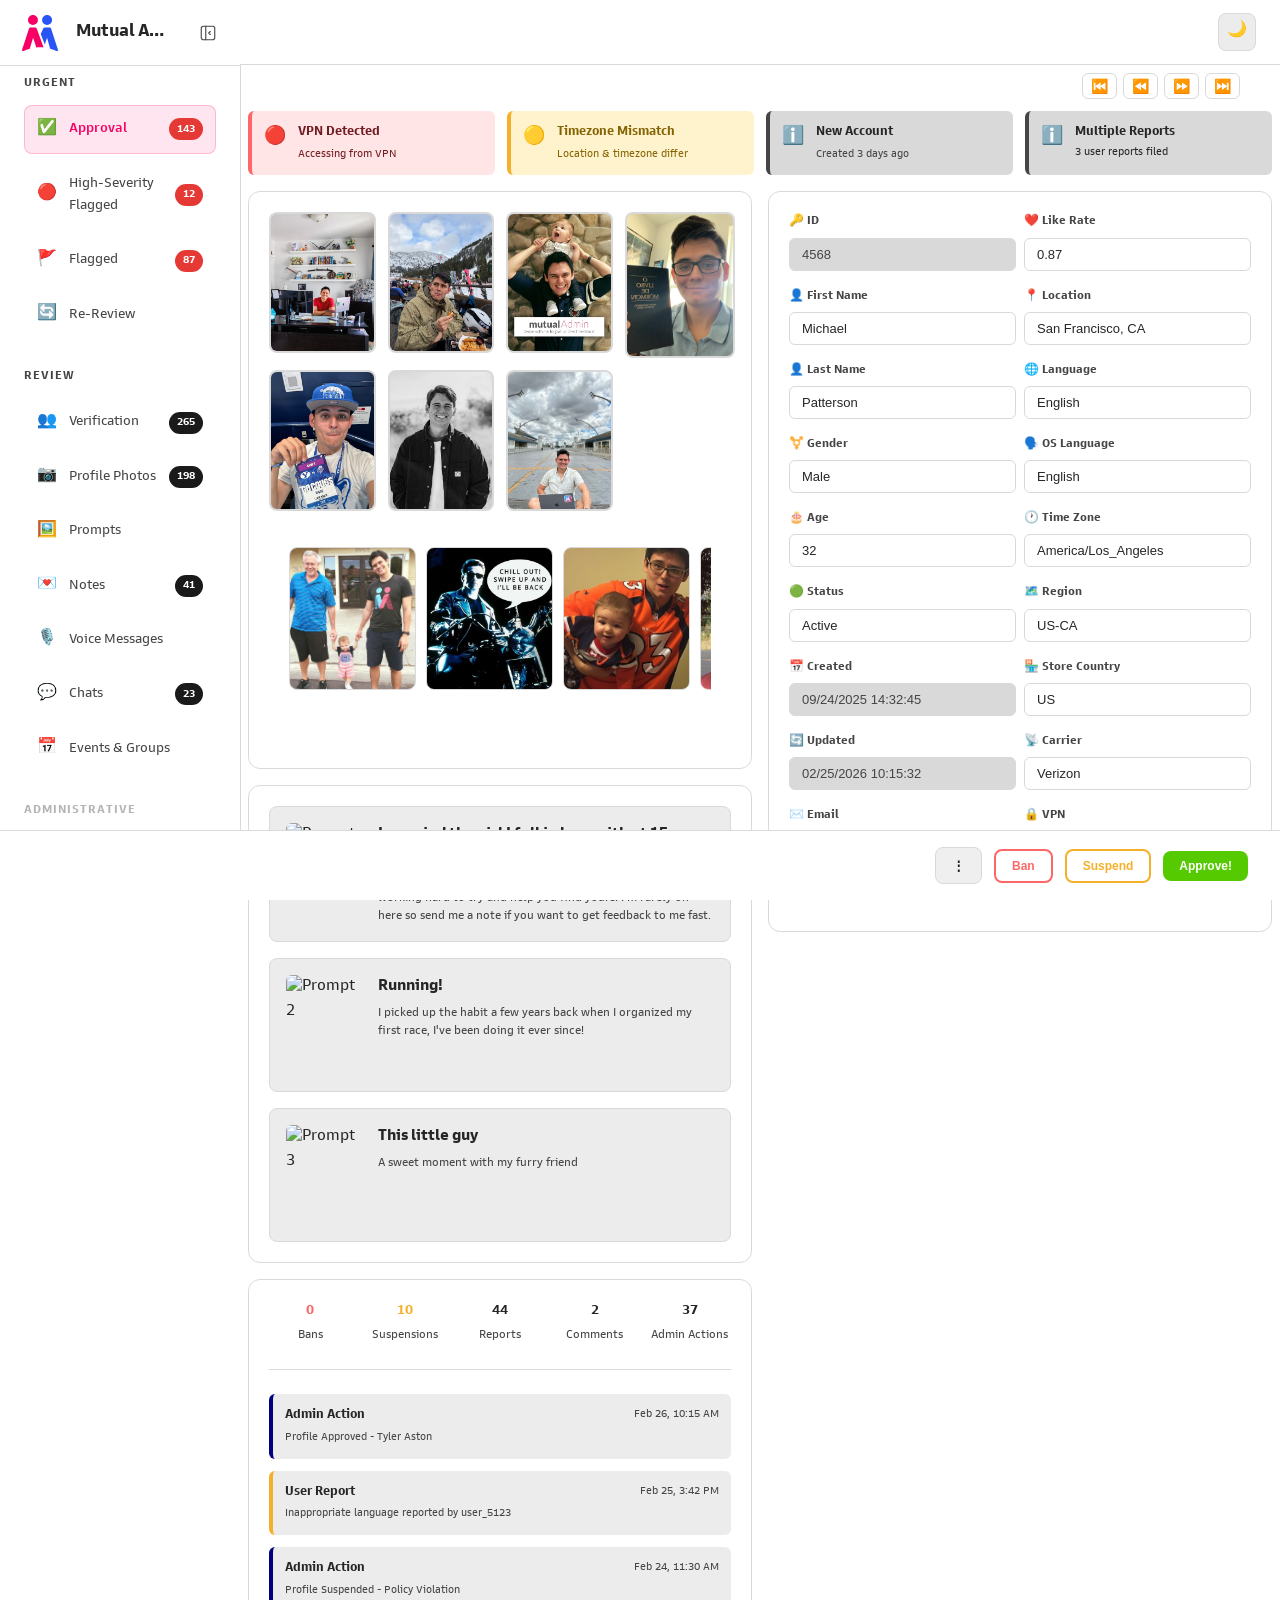
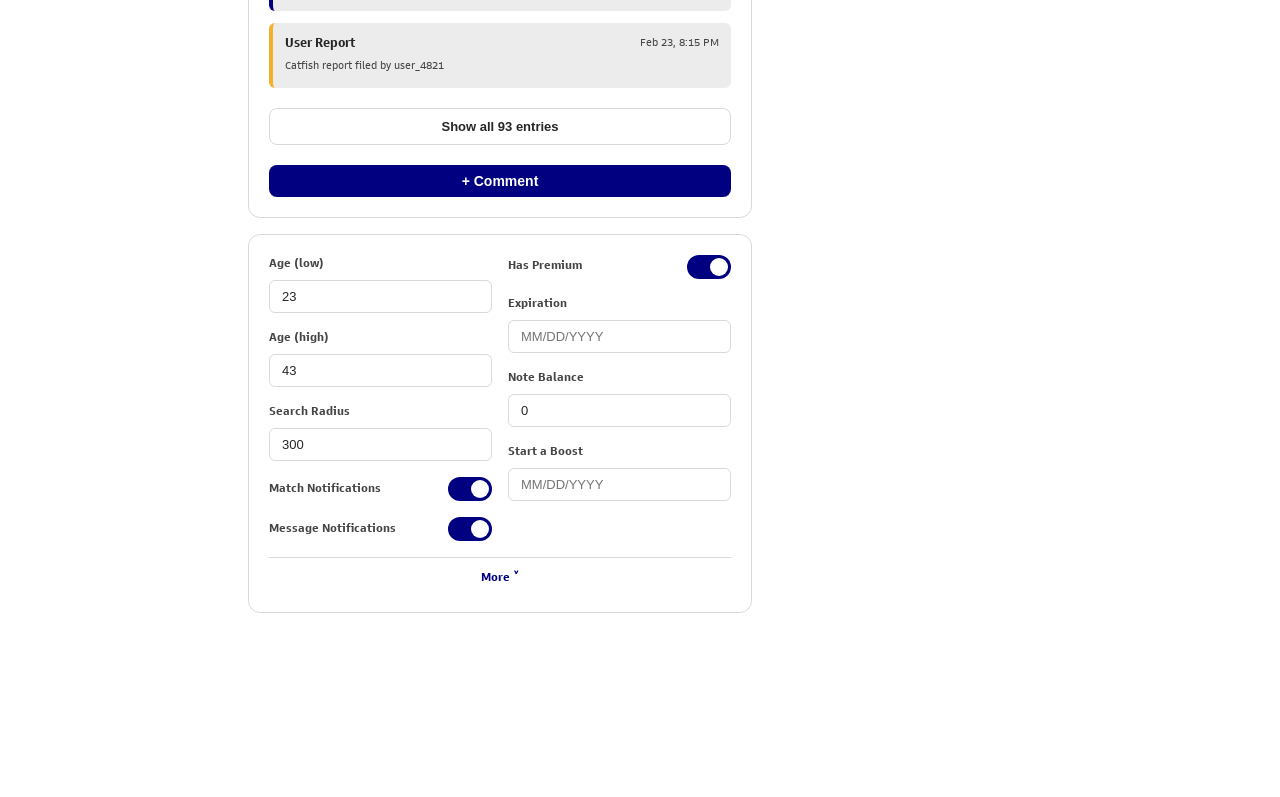
==== commit 52d7c1a5: "Update admin portal" ====
--- a/admin_portal.html
+++ b/admin_portal.html
@@ -1945,23 +1945,46 @@
 
                             <!-- PREFERENCES & PREMIUM SECTION -->
                             <div style="background: var(--grey0); border: 1px solid var(--border-color); border-radius: 12px; padding: 20px;">
+                                <!-- Visible fields -->
                                 <div style="display: flex; gap: 16px;">
-                                    <!-- Left column: Preferences -->
+                                    <!-- Left column -->
                                     <div style="flex: 1; display: flex; flex-direction: column; gap: 16px;">
-                                        <div style="font-size: 13px; font-weight: 700; color: var(--text-primary);">Preferences</div>
                                         <div><label style="font-size: 12px; font-weight: 600; color: var(--text-secondary); display: block; margin-bottom: 6px;">Age (low)</label><input type="text" value="23" onclick="makeEditable(this)" style="width: 100%; padding: 8px 12px; border: 1px solid var(--border-color); border-radius: 6px; font-size: 13px; background: var(--grey0); color: var(--text-primary); cursor: pointer; box-sizing: border-box;"></div>
                                         <div><label style="font-size: 12px; font-weight: 600; color: var(--text-secondary); display: block; margin-bottom: 6px;">Age (high)</label><input type="text" value="43" onclick="makeEditable(this)" style="width: 100%; padding: 8px 12px; border: 1px solid var(--border-color); border-radius: 6px; font-size: 13px; background: var(--grey0); color: var(--text-primary); cursor: pointer; box-sizing: border-box;"></div>
                                         <div><label style="font-size: 12px; font-weight: 600; color: var(--text-secondary); display: block; margin-bottom: 6px;">Search Radius</label><input type="text" value="300" onclick="makeEditable(this)" style="width: 100%; padding: 8px 12px; border: 1px solid var(--border-color); border-radius: 6px; font-size: 13px; background: var(--grey0); color: var(--text-primary); cursor: pointer; box-sizing: border-box;"></div>
                                         <div style="display: flex; justify-content: space-between; align-items: center;"><label style="font-size: 12px; font-weight: 600; color: var(--text-secondary);">Match Notifications</label><label class="toggle-switch"><input type="checkbox" checked><span class="toggle-slider"></span></label></div>
                                         <div style="display: flex; justify-content: space-between; align-items: center;"><label style="font-size: 12px; font-weight: 600; color: var(--text-secondary);">Message Notifications</label><label class="toggle-switch"><input type="checkbox" checked><span class="toggle-slider"></span></label></div>
                                     </div>
-                                    <!-- Right column: Premium Settings -->
+                                    <!-- Right column -->
                                     <div style="flex: 1; display: flex; flex-direction: column; gap: 16px;">
-                                        <div style="font-size: 13px; font-weight: 700; color: var(--text-primary);">Premium Settings</div>
                                         <div style="display: flex; justify-content: space-between; align-items: center;"><label style="font-size: 12px; font-weight: 600; color: var(--text-secondary);">Has Premium</label><label class="toggle-switch"><input type="checkbox" checked><span class="toggle-slider"></span></label></div>
                                         <div><label style="font-size: 12px; font-weight: 600; color: var(--text-secondary); display: block; margin-bottom: 6px;">Expiration</label><input type="text" value="" placeholder="MM/DD/YYYY" onclick="makeEditable(this)" style="width: 100%; padding: 8px 12px; border: 1px solid var(--border-color); border-radius: 6px; font-size: 13px; background: var(--grey0); color: var(--text-primary); cursor: pointer; box-sizing: border-box;"></div>
                                         <div><label style="font-size: 12px; font-weight: 600; color: var(--text-secondary); display: block; margin-bottom: 6px;">Note Balance</label><input type="text" value="0" onclick="makeEditable(this)" style="width: 100%; padding: 8px 12px; border: 1px solid var(--border-color); border-radius: 6px; font-size: 13px; background: var(--grey0); color: var(--text-primary); cursor: pointer; box-sizing: border-box;"></div>
                                         <div><label style="font-size: 12px; font-weight: 600; color: var(--text-secondary); display: block; margin-bottom: 6px;">Start a Boost</label><input type="text" value="" placeholder="MM/DD/YYYY" onclick="makeEditable(this)" style="width: 100%; padding: 8px 12px; border: 1px solid var(--border-color); border-radius: 6px; font-size: 13px; background: var(--grey0); color: var(--text-primary); cursor: pointer; box-sizing: border-box;"></div>
+                                    </div>
+                                </div>
+                                <!-- Divider + More/Less toggle -->
+                                <div style="margin-top: 16px; text-align: center;">
+                                    <hr style="border: none; border-top: 1px solid var(--border-color); margin: 0 0 8px 0;">
+                                    <span onclick="toggleMoreFields(this)" style="cursor: pointer; font-size: 12px; color: var(--brand-primary); font-weight: 600;">More ˅</span>
+                                </div>
+                                <!-- Hidden fields (revealed by More toggle) -->
+                                <div style="display: none; margin-top: 16px;">
+                                    <div style="display: flex; gap: 16px;">
+                                        <!-- Left column -->
+                                        <div style="flex: 1; display: flex; flex-direction: column; gap: 16px;">
+                                            <div><label style="font-size: 12px; font-weight: 600; color: var(--text-secondary); display: block; margin-bottom: 6px;">⛪ Denomination</label><input type="text" value="Evangelical" onclick="makeEditable(this)" style="width: 100%; padding: 8px 12px; border: 1px solid var(--border-color); border-radius: 6px; font-size: 13px; background: var(--grey0); color: var(--text-primary); cursor: pointer; box-sizing: border-box;"></div>
+                                            <div style="display: flex; justify-content: space-between; align-items: center;"><label style="font-size: 12px; font-weight: 600; color: var(--text-secondary);">Traveling</label><label class="toggle-switch"><input type="checkbox"><span class="toggle-slider"></span></label></div>
+                                            <div style="display: flex; justify-content: space-between; align-items: center;"><label style="font-size: 12px; font-weight: 600; color: var(--text-secondary);">Pause Account</label><label class="toggle-switch"><input type="checkbox"><span class="toggle-slider"></span></label></div>
+                                            <div style="display: flex; justify-content: space-between; align-items: center;"><label style="font-size: 12px; font-weight: 600; color: var(--text-secondary);">Ninja Mode</label><label class="toggle-switch"><input type="checkbox"><span class="toggle-slider"></span></label></div>
+                                            <div><label style="font-size: 12px; font-weight: 600; color: var(--text-secondary); display: block; margin-bottom: 6px;">🟢 Online Status</label><input type="text" value="Active" onclick="makeEditable(this)" style="width: 100%; padding: 8px 12px; border: 1px solid var(--border-color); border-radius: 6px; font-size: 13px; background: var(--grey0); color: var(--text-primary); cursor: pointer; box-sizing: border-box;"></div>
+                                        </div>
+                                        <!-- Right column -->
+                                        <div style="flex: 1; display: flex; flex-direction: column; gap: 16px;">
+                                            <div><label style="font-size: 12px; font-weight: 600; color: var(--text-secondary); display: block; margin-bottom: 6px;">🏷️ Interests</label><div style="display: flex; flex-wrap: wrap; gap: 8px;"><span style="display: inline-block; padding: 6px 12px; background: var(--grey100); border-radius: 16px; font-size: 12px; color: var(--text-primary); font-weight: 500;">bible study</span><span style="display: inline-block; padding: 6px 12px; background: var(--grey100); border-radius: 16px; font-size: 12px; color: var(--text-primary); font-weight: 500;">sushi</span><span style="display: inline-block; padding: 6px 12px; background: var(--grey100); border-radius: 16px; font-size: 12px; color: var(--text-primary); font-weight: 500;">tacos</span><span style="display: inline-block; padding: 6px 12px; background: var(--grey100); border-radius: 16px; font-size: 12px; color: var(--text-primary); font-weight: 500;">skiing</span><span style="display: inline-block; padding: 6px 12px; background: var(--grey100); border-radius: 16px; font-size: 12px; color: var(--text-primary); font-weight: 500;">soccer</span></div></div>
+                                            <div style="flex: 1;"></div>
+                                            <button onclick="alert('Profile shared!')" style="width: 100%; padding: 10px 16px; background: var(--grey50); border: 1px solid var(--border-color); border-radius: 8px; font-size: 13px; font-weight: 600; color: var(--text-primary); cursor: pointer; transition: background 0.2s;" onmouseover="this.style.background='var(--grey100)'" onmouseout="this.style.background='var(--grey50)'">📤 Share Profile</button>
+                                        </div>
                                     </div>
                                 </div>
                             </div>
@@ -2286,23 +2309,46 @@
 
                             <!-- PREFERENCES & PREMIUM SECTION -->
                             <div style="background: var(--grey0); border: 1px solid var(--border-color); border-radius: 12px; padding: 20px;">
+                                <!-- Visible fields -->
                                 <div style="display: flex; gap: 16px;">
-                                    <!-- Left column: Preferences -->
+                                    <!-- Left column -->
                                     <div style="flex: 1; display: flex; flex-direction: column; gap: 16px;">
-                                        <div style="font-size: 13px; font-weight: 700; color: var(--text-primary);">Preferences</div>
                                         <div><label style="font-size: 12px; font-weight: 600; color: var(--text-secondary); display: block; margin-bottom: 6px;">Age (low)</label><input type="text" value="23" onclick="makeEditable(this)" style="width: 100%; padding: 8px 12px; border: 1px solid var(--border-color); border-radius: 6px; font-size: 13px; background: var(--grey0); color: var(--text-primary); cursor: pointer; box-sizing: border-box;"></div>
                                         <div><label style="font-size: 12px; font-weight: 600; color: var(--text-secondary); display: block; margin-bottom: 6px;">Age (high)</label><input type="text" value="43" onclick="makeEditable(this)" style="width: 100%; padding: 8px 12px; border: 1px solid var(--border-color); border-radius: 6px; font-size: 13px; background: var(--grey0); color: var(--text-primary); cursor: pointer; box-sizing: border-box;"></div>
                                         <div><label style="font-size: 12px; font-weight: 600; color: var(--text-secondary); display: block; margin-bottom: 6px;">Search Radius</label><input type="text" value="300" onclick="makeEditable(this)" style="width: 100%; padding: 8px 12px; border: 1px solid var(--border-color); border-radius: 6px; font-size: 13px; background: var(--grey0); color: var(--text-primary); cursor: pointer; box-sizing: border-box;"></div>
                                         <div style="display: flex; justify-content: space-between; align-items: center;"><label style="font-size: 12px; font-weight: 600; color: var(--text-secondary);">Match Notifications</label><label class="toggle-switch"><input type="checkbox" checked><span class="toggle-slider"></span></label></div>
                                         <div style="display: flex; justify-content: space-between; align-items: center;"><label style="font-size: 12px; font-weight: 600; color: var(--text-secondary);">Message Notifications</label><label class="toggle-switch"><input type="checkbox" checked><span class="toggle-slider"></span></label></div>
                                     </div>
-                                    <!-- Right column: Premium Settings -->
+                                    <!-- Right column -->
                                     <div style="flex: 1; display: flex; flex-direction: column; gap: 16px;">
-                                        <div style="font-size: 13px; font-weight: 700; color: var(--text-primary);">Premium Settings</div>
                                         <div style="display: flex; justify-content: space-between; align-items: center;"><label style="font-size: 12px; font-weight: 600; color: var(--text-secondary);">Has Premium</label><label class="toggle-switch"><input type="checkbox" checked><span class="toggle-slider"></span></label></div>
                                         <div><label style="font-size: 12px; font-weight: 600; color: var(--text-secondary); display: block; margin-bottom: 6px;">Expiration</label><input type="text" value="" placeholder="MM/DD/YYYY" onclick="makeEditable(this)" style="width: 100%; padding: 8px 12px; border: 1px solid var(--border-color); border-radius: 6px; font-size: 13px; background: var(--grey0); color: var(--text-primary); cursor: pointer; box-sizing: border-box;"></div>
                                         <div><label style="font-size: 12px; font-weight: 600; color: var(--text-secondary); display: block; margin-bottom: 6px;">Note Balance</label><input type="text" value="0" onclick="makeEditable(this)" style="width: 100%; padding: 8px 12px; border: 1px solid var(--border-color); border-radius: 6px; font-size: 13px; background: var(--grey0); color: var(--text-primary); cursor: pointer; box-sizing: border-box;"></div>
                                         <div><label style="font-size: 12px; font-weight: 600; color: var(--text-secondary); display: block; margin-bottom: 6px;">Start a Boost</label><input type="text" value="" placeholder="MM/DD/YYYY" onclick="makeEditable(this)" style="width: 100%; padding: 8px 12px; border: 1px solid var(--border-color); border-radius: 6px; font-size: 13px; background: var(--grey0); color: var(--text-primary); cursor: pointer; box-sizing: border-box;"></div>
+                                    </div>
+                                </div>
+                                <!-- Divider + More/Less toggle -->
+                                <div style="margin-top: 16px; text-align: center;">
+                                    <hr style="border: none; border-top: 1px solid var(--border-color); margin: 0 0 8px 0;">
+                                    <span onclick="toggleMoreFields(this)" style="cursor: pointer; font-size: 12px; color: var(--brand-primary); font-weight: 600;">More ˅</span>
+                                </div>
+                                <!-- Hidden fields (revealed by More toggle) -->
+                                <div style="display: none; margin-top: 16px;">
+                                    <div style="display: flex; gap: 16px;">
+                                        <!-- Left column -->
+                                        <div style="flex: 1; display: flex; flex-direction: column; gap: 16px;">
+                                            <div><label style="font-size: 12px; font-weight: 600; color: var(--text-secondary); display: block; margin-bottom: 6px;">⛪ Denomination</label><input type="text" value="Evangelical" onclick="makeEditable(this)" style="width: 100%; padding: 8px 12px; border: 1px solid var(--border-color); border-radius: 6px; font-size: 13px; background: var(--grey0); color: var(--text-primary); cursor: pointer; box-sizing: border-box;"></div>
+                                            <div style="display: flex; justify-content: space-between; align-items: center;"><label style="font-size: 12px; font-weight: 600; color: var(--text-secondary);">Traveling</label><label class="toggle-switch"><input type="checkbox"><span class="toggle-slider"></span></label></div>
+                                            <div style="display: flex; justify-content: space-between; align-items: center;"><label style="font-size: 12px; font-weight: 600; color: var(--text-secondary);">Pause Account</label><label class="toggle-switch"><input type="checkbox"><span class="toggle-slider"></span></label></div>
+                                            <div style="display: flex; justify-content: space-between; align-items: center;"><label style="font-size: 12px; font-weight: 600; color: var(--text-secondary);">Ninja Mode</label><label class="toggle-switch"><input type="checkbox"><span class="toggle-slider"></span></label></div>
+                                            <div><label style="font-size: 12px; font-weight: 600; color: var(--text-secondary); display: block; margin-bottom: 6px;">🟢 Online Status</label><input type="text" value="Active" onclick="makeEditable(this)" style="width: 100%; padding: 8px 12px; border: 1px solid var(--border-color); border-radius: 6px; font-size: 13px; background: var(--grey0); color: var(--text-primary); cursor: pointer; box-sizing: border-box;"></div>
+                                        </div>
+                                        <!-- Right column -->
+                                        <div style="flex: 1; display: flex; flex-direction: column; gap: 16px;">
+                                            <div><label style="font-size: 12px; font-weight: 600; color: var(--text-secondary); display: block; margin-bottom: 6px;">🏷️ Interests</label><div style="display: flex; flex-wrap: wrap; gap: 8px;"><span style="display: inline-block; padding: 6px 12px; background: var(--grey100); border-radius: 16px; font-size: 12px; color: var(--text-primary); font-weight: 500;">bible study</span><span style="display: inline-block; padding: 6px 12px; background: var(--grey100); border-radius: 16px; font-size: 12px; color: var(--text-primary); font-weight: 500;">sushi</span><span style="display: inline-block; padding: 6px 12px; background: var(--grey100); border-radius: 16px; font-size: 12px; color: var(--text-primary); font-weight: 500;">tacos</span><span style="display: inline-block; padding: 6px 12px; background: var(--grey100); border-radius: 16px; font-size: 12px; color: var(--text-primary); font-weight: 500;">skiing</span><span style="display: inline-block; padding: 6px 12px; background: var(--grey100); border-radius: 16px; font-size: 12px; color: var(--text-primary); font-weight: 500;">soccer</span></div></div>
+                                            <div style="flex: 1;"></div>
+                                            <button onclick="alert('Profile shared!')" style="width: 100%; padding: 10px 16px; background: var(--grey50); border: 1px solid var(--border-color); border-radius: 8px; font-size: 13px; font-weight: 600; color: var(--text-primary); cursor: pointer; transition: background 0.2s;" onmouseover="this.style.background='var(--grey100)'" onmouseout="this.style.background='var(--grey50)'">📤 Share Profile</button>
+                                        </div>
                                     </div>
                                 </div>
                             </div>
@@ -2627,23 +2673,46 @@
 
                             <!-- PREFERENCES & PREMIUM SECTION -->
                             <div style="background: var(--grey0); border: 1px solid var(--border-color); border-radius: 12px; padding: 20px;">
+                                <!-- Visible fields -->
                                 <div style="display: flex; gap: 16px;">
-                                    <!-- Left column: Preferences -->
+                                    <!-- Left column -->
                                     <div style="flex: 1; display: flex; flex-direction: column; gap: 16px;">
-                                        <div style="font-size: 13px; font-weight: 700; color: var(--text-primary);">Preferences</div>
                                         <div><label style="font-size: 12px; font-weight: 600; color: var(--text-secondary); display: block; margin-bottom: 6px;">Age (low)</label><input type="text" value="23" onclick="makeEditable(this)" style="width: 100%; padding: 8px 12px; border: 1px solid var(--border-color); border-radius: 6px; font-size: 13px; background: var(--grey0); color: var(--text-primary); cursor: pointer; box-sizing: border-box;"></div>
                                         <div><label style="font-size: 12px; font-weight: 600; color: var(--text-secondary); display: block; margin-bottom: 6px;">Age (high)</label><input type="text" value="43" onclick="makeEditable(this)" style="width: 100%; padding: 8px 12px; border: 1px solid var(--border-color); border-radius: 6px; font-size: 13px; background: var(--grey0); color: var(--text-primary); cursor: pointer; box-sizing: border-box;"></div>
                                         <div><label style="font-size: 12px; font-weight: 600; color: var(--text-secondary); display: block; margin-bottom: 6px;">Search Radius</label><input type="text" value="300" onclick="makeEditable(this)" style="width: 100%; padding: 8px 12px; border: 1px solid var(--border-color); border-radius: 6px; font-size: 13px; background: var(--grey0); color: var(--text-primary); cursor: pointer; box-sizing: border-box;"></div>
                                         <div style="display: flex; justify-content: space-between; align-items: center;"><label style="font-size: 12px; font-weight: 600; color: var(--text-secondary);">Match Notifications</label><label class="toggle-switch"><input type="checkbox" checked><span class="toggle-slider"></span></label></div>
                                         <div style="display: flex; justify-content: space-between; align-items: center;"><label style="font-size: 12px; font-weight: 600; color: var(--text-secondary);">Message Notifications</label><label class="toggle-switch"><input type="checkbox" checked><span class="toggle-slider"></span></label></div>
                                     </div>
-                                    <!-- Right column: Premium Settings -->
+                                    <!-- Right column -->
                                     <div style="flex: 1; display: flex; flex-direction: column; gap: 16px;">
-                                        <div style="font-size: 13px; font-weight: 700; color: var(--text-primary);">Premium Settings</div>
                                         <div style="display: flex; justify-content: space-between; align-items: center;"><label style="font-size: 12px; font-weight: 600; color: var(--text-secondary);">Has Premium</label><label class="toggle-switch"><input type="checkbox" checked><span class="toggle-slider"></span></label></div>
                                         <div><label style="font-size: 12px; font-weight: 600; color: var(--text-secondary); display: block; margin-bottom: 6px;">Expiration</label><input type="text" value="" placeholder="MM/DD/YYYY" onclick="makeEditable(this)" style="width: 100%; padding: 8px 12px; border: 1px solid var(--border-color); border-radius: 6px; font-size: 13px; background: var(--grey0); color: var(--text-primary); cursor: pointer; box-sizing: border-box;"></div>
                                         <div><label style="font-size: 12px; font-weight: 600; color: var(--text-secondary); display: block; margin-bottom: 6px;">Note Balance</label><input type="text" value="0" onclick="makeEditable(this)" style="width: 100%; padding: 8px 12px; border: 1px solid var(--border-color); border-radius: 6px; font-size: 13px; background: var(--grey0); color: var(--text-primary); cursor: pointer; box-sizing: border-box;"></div>
                                         <div><label style="font-size: 12px; font-weight: 600; color: var(--text-secondary); display: block; margin-bottom: 6px;">Start a Boost</label><input type="text" value="" placeholder="MM/DD/YYYY" onclick="makeEditable(this)" style="width: 100%; padding: 8px 12px; border: 1px solid var(--border-color); border-radius: 6px; font-size: 13px; background: var(--grey0); color: var(--text-primary); cursor: pointer; box-sizing: border-box;"></div>
+                                    </div>
+                                </div>
+                                <!-- Divider + More/Less toggle -->
+                                <div style="margin-top: 16px; text-align: center;">
+                                    <hr style="border: none; border-top: 1px solid var(--border-color); margin: 0 0 8px 0;">
+                                    <span onclick="toggleMoreFields(this)" style="cursor: pointer; font-size: 12px; color: var(--brand-primary); font-weight: 600;">More ˅</span>
+                                </div>
+                                <!-- Hidden fields (revealed by More toggle) -->
+                                <div style="display: none; margin-top: 16px;">
+                                    <div style="display: flex; gap: 16px;">
+                                        <!-- Left column -->
+                                        <div style="flex: 1; display: flex; flex-direction: column; gap: 16px;">
+                                            <div><label style="font-size: 12px; font-weight: 600; color: var(--text-secondary); display: block; margin-bottom: 6px;">⛪ Denomination</label><input type="text" value="Evangelical" onclick="makeEditable(this)" style="width: 100%; padding: 8px 12px; border: 1px solid var(--border-color); border-radius: 6px; font-size: 13px; background: var(--grey0); color: var(--text-primary); cursor: pointer; box-sizing: border-box;"></div>
+                                            <div style="display: flex; justify-content: space-between; align-items: center;"><label style="font-size: 12px; font-weight: 600; color: var(--text-secondary);">Traveling</label><label class="toggle-switch"><input type="checkbox"><span class="toggle-slider"></span></label></div>
+                                            <div style="display: flex; justify-content: space-between; align-items: center;"><label style="font-size: 12px; font-weight: 600; color: var(--text-secondary);">Pause Account</label><label class="toggle-switch"><input type="checkbox"><span class="toggle-slider"></span></label></div>
+                                            <div style="display: flex; justify-content: space-between; align-items: center;"><label style="font-size: 12px; font-weight: 600; color: var(--text-secondary);">Ninja Mode</label><label class="toggle-switch"><input type="checkbox"><span class="toggle-slider"></span></label></div>
+                                            <div><label style="font-size: 12px; font-weight: 600; color: var(--text-secondary); display: block; margin-bottom: 6px;">🟢 Online Status</label><input type="text" value="Active" onclick="makeEditable(this)" style="width: 100%; padding: 8px 12px; border: 1px solid var(--border-color); border-radius: 6px; font-size: 13px; background: var(--grey0); color: var(--text-primary); cursor: pointer; box-sizing: border-box;"></div>
+                                        </div>
+                                        <!-- Right column -->
+                                        <div style="flex: 1; display: flex; flex-direction: column; gap: 16px;">
+                                            <div><label style="font-size: 12px; font-weight: 600; color: var(--text-secondary); display: block; margin-bottom: 6px;">🏷️ Interests</label><div style="display: flex; flex-wrap: wrap; gap: 8px;"><span style="display: inline-block; padding: 6px 12px; background: var(--grey100); border-radius: 16px; font-size: 12px; color: var(--text-primary); font-weight: 500;">bible study</span><span style="display: inline-block; padding: 6px 12px; background: var(--grey100); border-radius: 16px; font-size: 12px; color: var(--text-primary); font-weight: 500;">sushi</span><span style="display: inline-block; padding: 6px 12px; background: var(--grey100); border-radius: 16px; font-size: 12px; color: var(--text-primary); font-weight: 500;">tacos</span><span style="display: inline-block; padding: 6px 12px; background: var(--grey100); border-radius: 16px; font-size: 12px; color: var(--text-primary); font-weight: 500;">skiing</span><span style="display: inline-block; padding: 6px 12px; background: var(--grey100); border-radius: 16px; font-size: 12px; color: var(--text-primary); font-weight: 500;">soccer</span></div></div>
+                                            <div style="flex: 1;"></div>
+                                            <button onclick="alert('Profile shared!')" style="width: 100%; padding: 10px 16px; background: var(--grey50); border: 1px solid var(--border-color); border-radius: 8px; font-size: 13px; font-weight: 600; color: var(--text-primary); cursor: pointer; transition: background 0.2s;" onmouseover="this.style.background='var(--grey100)'" onmouseout="this.style.background='var(--grey50)'">📤 Share Profile</button>
+                                        </div>
                                     </div>
                                 </div>
                             </div>
@@ -2968,23 +3037,46 @@
 
                             <!-- PREFERENCES & PREMIUM SECTION -->
                             <div style="background: var(--grey0); border: 1px solid var(--border-color); border-radius: 12px; padding: 20px;">
+                                <!-- Visible fields -->
                                 <div style="display: flex; gap: 16px;">
-                                    <!-- Left column: Preferences -->
+                                    <!-- Left column -->
                                     <div style="flex: 1; display: flex; flex-direction: column; gap: 16px;">
-                                        <div style="font-size: 13px; font-weight: 700; color: var(--text-primary);">Preferences</div>
                                         <div><label style="font-size: 12px; font-weight: 600; color: var(--text-secondary); display: block; margin-bottom: 6px;">Age (low)</label><input type="text" value="23" onclick="makeEditable(this)" style="width: 100%; padding: 8px 12px; border: 1px solid var(--border-color); border-radius: 6px; font-size: 13px; background: var(--grey0); color: var(--text-primary); cursor: pointer; box-sizing: border-box;"></div>
                                         <div><label style="font-size: 12px; font-weight: 600; color: var(--text-secondary); display: block; margin-bottom: 6px;">Age (high)</label><input type="text" value="43" onclick="makeEditable(this)" style="width: 100%; padding: 8px 12px; border: 1px solid var(--border-color); border-radius: 6px; font-size: 13px; background: var(--grey0); color: var(--text-primary); cursor: pointer; box-sizing: border-box;"></div>
                                         <div><label style="font-size: 12px; font-weight: 600; color: var(--text-secondary); display: block; margin-bottom: 6px;">Search Radius</label><input type="text" value="300" onclick="makeEditable(this)" style="width: 100%; padding: 8px 12px; border: 1px solid var(--border-color); border-radius: 6px; font-size: 13px; background: var(--grey0); color: var(--text-primary); cursor: pointer; box-sizing: border-box;"></div>
                                         <div style="display: flex; justify-content: space-between; align-items: center;"><label style="font-size: 12px; font-weight: 600; color: var(--text-secondary);">Match Notifications</label><label class="toggle-switch"><input type="checkbox" checked><span class="toggle-slider"></span></label></div>
                                         <div style="display: flex; justify-content: space-between; align-items: center;"><label style="font-size: 12px; font-weight: 600; color: var(--text-secondary);">Message Notifications</label><label class="toggle-switch"><input type="checkbox" checked><span class="toggle-slider"></span></label></div>
                                     </div>
-                                    <!-- Right column: Premium Settings -->
+                                    <!-- Right column -->
                                     <div style="flex: 1; display: flex; flex-direction: column; gap: 16px;">
-                                        <div style="font-size: 13px; font-weight: 700; color: var(--text-primary);">Premium Settings</div>
                                         <div style="display: flex; justify-content: space-between; align-items: center;"><label style="font-size: 12px; font-weight: 600; color: var(--text-secondary);">Has Premium</label><label class="toggle-switch"><input type="checkbox" checked><span class="toggle-slider"></span></label></div>
                                         <div><label style="font-size: 12px; font-weight: 600; color: var(--text-secondary); display: block; margin-bottom: 6px;">Expiration</label><input type="text" value="" placeholder="MM/DD/YYYY" onclick="makeEditable(this)" style="width: 100%; padding: 8px 12px; border: 1px solid var(--border-color); border-radius: 6px; font-size: 13px; background: var(--grey0); color: var(--text-primary); cursor: pointer; box-sizing: border-box;"></div>
                                         <div><label style="font-size: 12px; font-weight: 600; color: var(--text-secondary); display: block; margin-bottom: 6px;">Note Balance</label><input type="text" value="0" onclick="makeEditable(this)" style="width: 100%; padding: 8px 12px; border: 1px solid var(--border-color); border-radius: 6px; font-size: 13px; background: var(--grey0); color: var(--text-primary); cursor: pointer; box-sizing: border-box;"></div>
                                         <div><label style="font-size: 12px; font-weight: 600; color: var(--text-secondary); display: block; margin-bottom: 6px;">Start a Boost</label><input type="text" value="" placeholder="MM/DD/YYYY" onclick="makeEditable(this)" style="width: 100%; padding: 8px 12px; border: 1px solid var(--border-color); border-radius: 6px; font-size: 13px; background: var(--grey0); color: var(--text-primary); cursor: pointer; box-sizing: border-box;"></div>
+                                    </div>
+                                </div>
+                                <!-- Divider + More/Less toggle -->
+                                <div style="margin-top: 16px; text-align: center;">
+                                    <hr style="border: none; border-top: 1px solid var(--border-color); margin: 0 0 8px 0;">
+                                    <span onclick="toggleMoreFields(this)" style="cursor: pointer; font-size: 12px; color: var(--brand-primary); font-weight: 600;">More ˅</span>
+                                </div>
+                                <!-- Hidden fields (revealed by More toggle) -->
+                                <div style="display: none; margin-top: 16px;">
+                                    <div style="display: flex; gap: 16px;">
+                                        <!-- Left column -->
+                                        <div style="flex: 1; display: flex; flex-direction: column; gap: 16px;">
+                                            <div><label style="font-size: 12px; font-weight: 600; color: var(--text-secondary); display: block; margin-bottom: 6px;">⛪ Denomination</label><input type="text" value="Evangelical" onclick="makeEditable(this)" style="width: 100%; padding: 8px 12px; border: 1px solid var(--border-color); border-radius: 6px; font-size: 13px; background: var(--grey0); color: var(--text-primary); cursor: pointer; box-sizing: border-box;"></div>
+                                            <div style="display: flex; justify-content: space-between; align-items: center;"><label style="font-size: 12px; font-weight: 600; color: var(--text-secondary);">Traveling</label><label class="toggle-switch"><input type="checkbox"><span class="toggle-slider"></span></label></div>
+                                            <div style="display: flex; justify-content: space-between; align-items: center;"><label style="font-size: 12px; font-weight: 600; color: var(--text-secondary);">Pause Account</label><label class="toggle-switch"><input type="checkbox"><span class="toggle-slider"></span></label></div>
+                                            <div style="display: flex; justify-content: space-between; align-items: center;"><label style="font-size: 12px; font-weight: 600; color: var(--text-secondary);">Ninja Mode</label><label class="toggle-switch"><input type="checkbox"><span class="toggle-slider"></span></label></div>
+                                            <div><label style="font-size: 12px; font-weight: 600; color: var(--text-secondary); display: block; margin-bottom: 6px;">🟢 Online Status</label><input type="text" value="Active" onclick="makeEditable(this)" style="width: 100%; padding: 8px 12px; border: 1px solid var(--border-color); border-radius: 6px; font-size: 13px; background: var(--grey0); color: var(--text-primary); cursor: pointer; box-sizing: border-box;"></div>
+                                        </div>
+                                        <!-- Right column -->
+                                        <div style="flex: 1; display: flex; flex-direction: column; gap: 16px;">
+                                            <div><label style="font-size: 12px; font-weight: 600; color: var(--text-secondary); display: block; margin-bottom: 6px;">🏷️ Interests</label><div style="display: flex; flex-wrap: wrap; gap: 8px;"><span style="display: inline-block; padding: 6px 12px; background: var(--grey100); border-radius: 16px; font-size: 12px; color: var(--text-primary); font-weight: 500;">bible study</span><span style="display: inline-block; padding: 6px 12px; background: var(--grey100); border-radius: 16px; font-size: 12px; color: var(--text-primary); font-weight: 500;">sushi</span><span style="display: inline-block; padding: 6px 12px; background: var(--grey100); border-radius: 16px; font-size: 12px; color: var(--text-primary); font-weight: 500;">tacos</span><span style="display: inline-block; padding: 6px 12px; background: var(--grey100); border-radius: 16px; font-size: 12px; color: var(--text-primary); font-weight: 500;">skiing</span><span style="display: inline-block; padding: 6px 12px; background: var(--grey100); border-radius: 16px; font-size: 12px; color: var(--text-primary); font-weight: 500;">soccer</span></div></div>
+                                            <div style="flex: 1;"></div>
+                                            <button onclick="alert('Profile shared!')" style="width: 100%; padding: 10px 16px; background: var(--grey50); border: 1px solid var(--border-color); border-radius: 8px; font-size: 13px; font-weight: 600; color: var(--text-primary); cursor: pointer; transition: background 0.2s;" onmouseover="this.style.background='var(--grey100)'" onmouseout="this.style.background='var(--grey50)'">📤 Share Profile</button>
+                                        </div>
                                     </div>
                                 </div>
                             </div>
